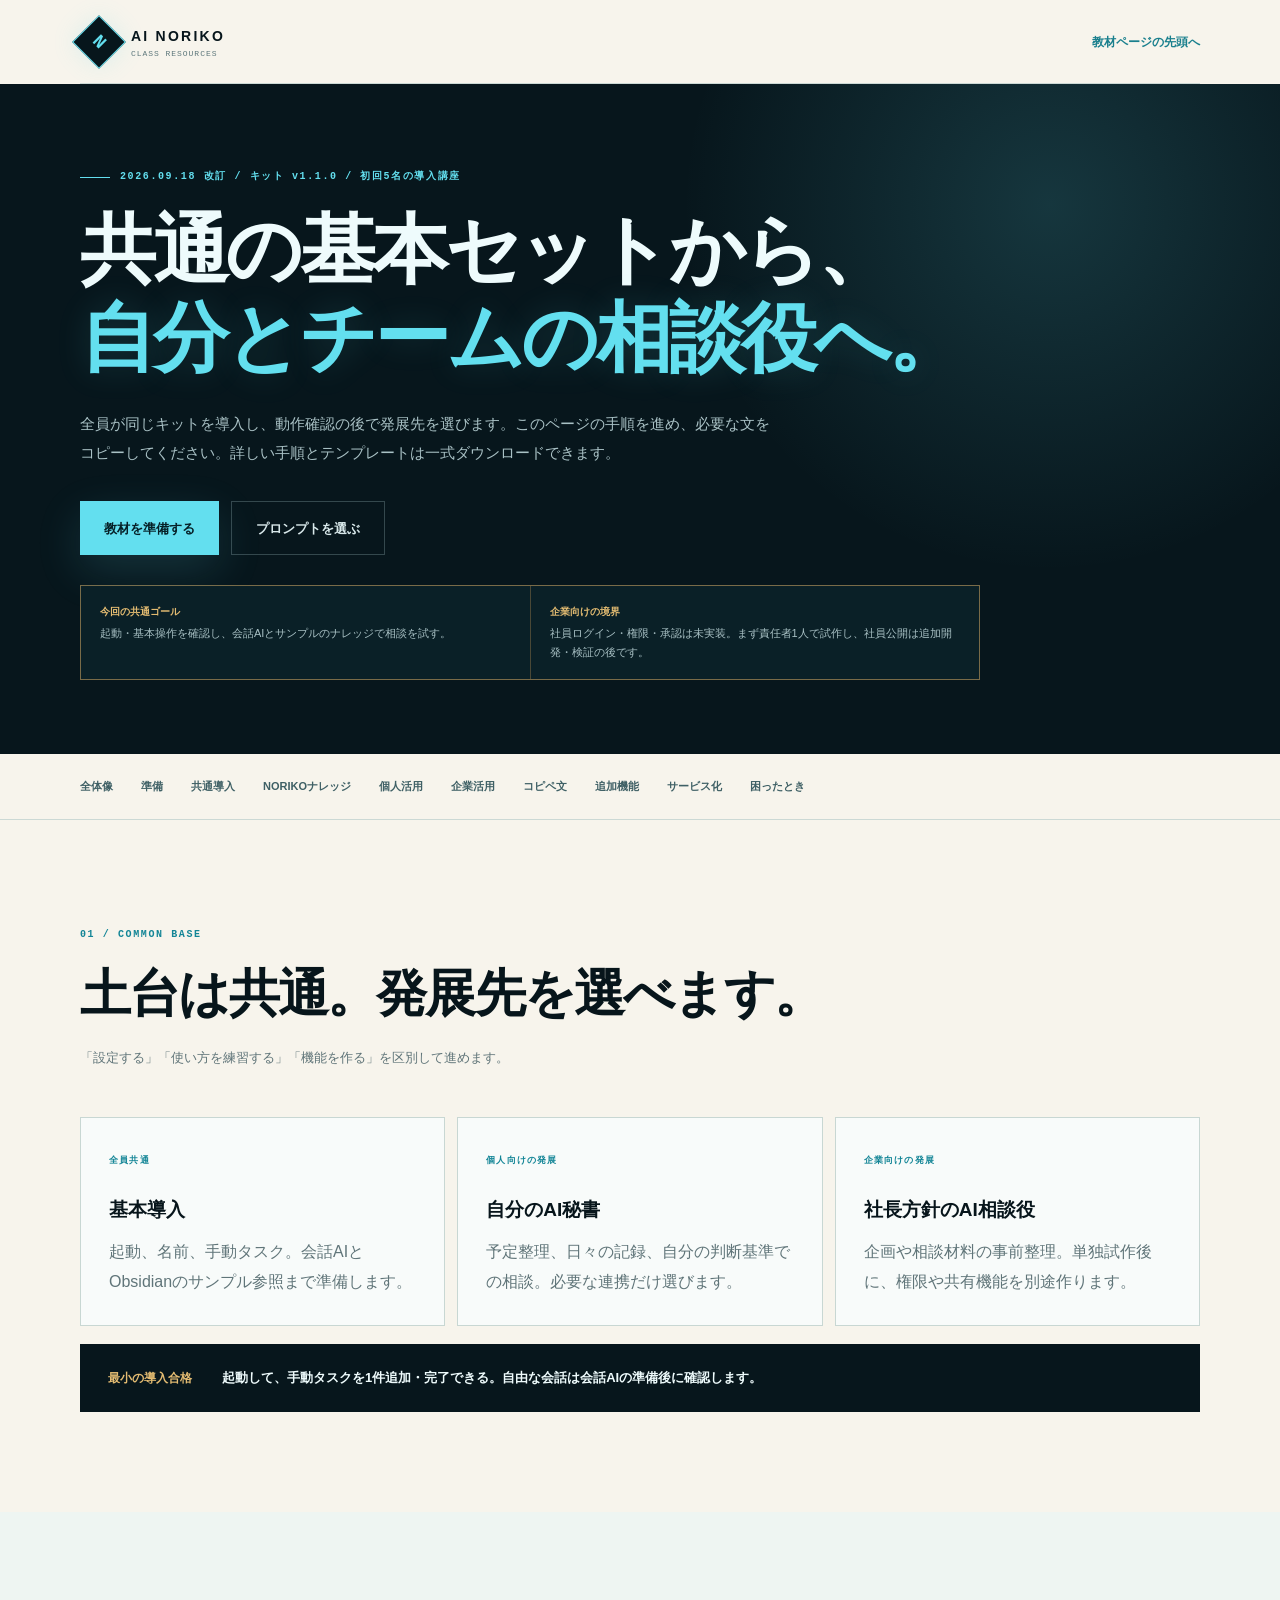
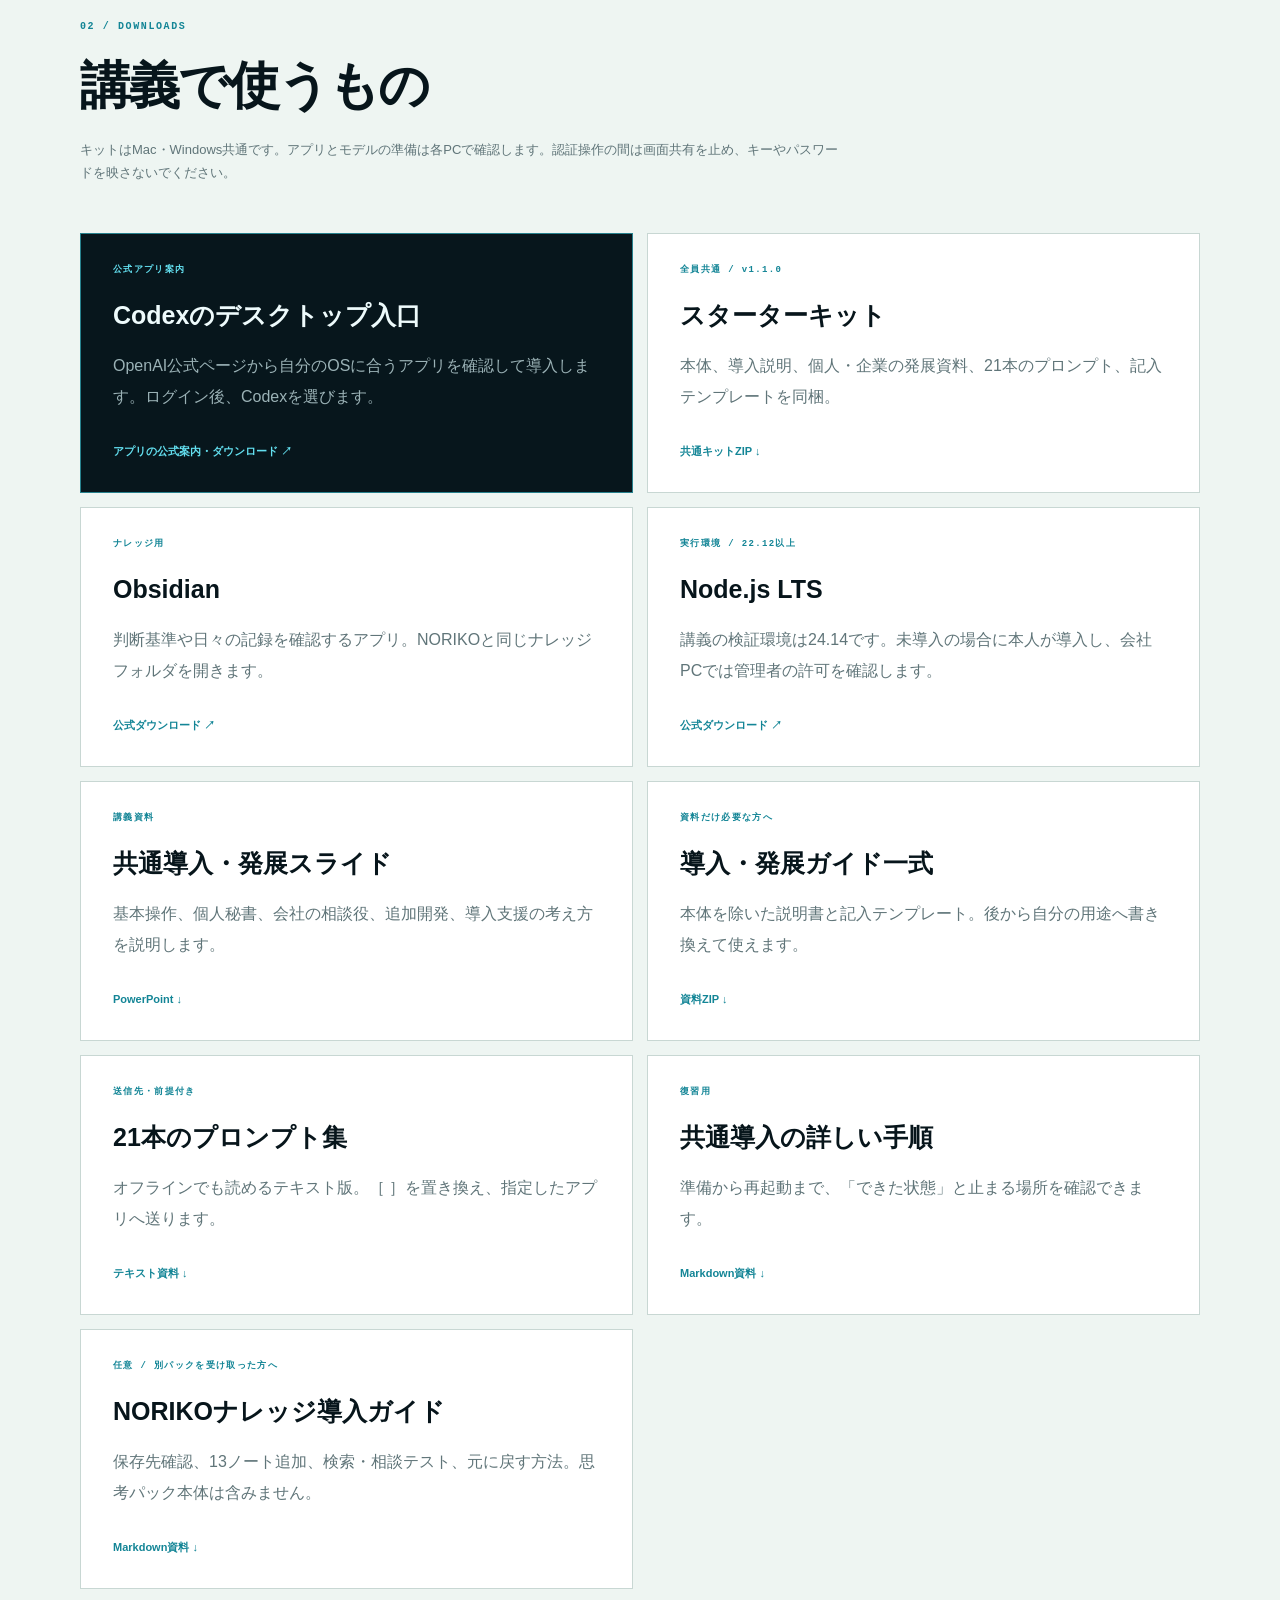
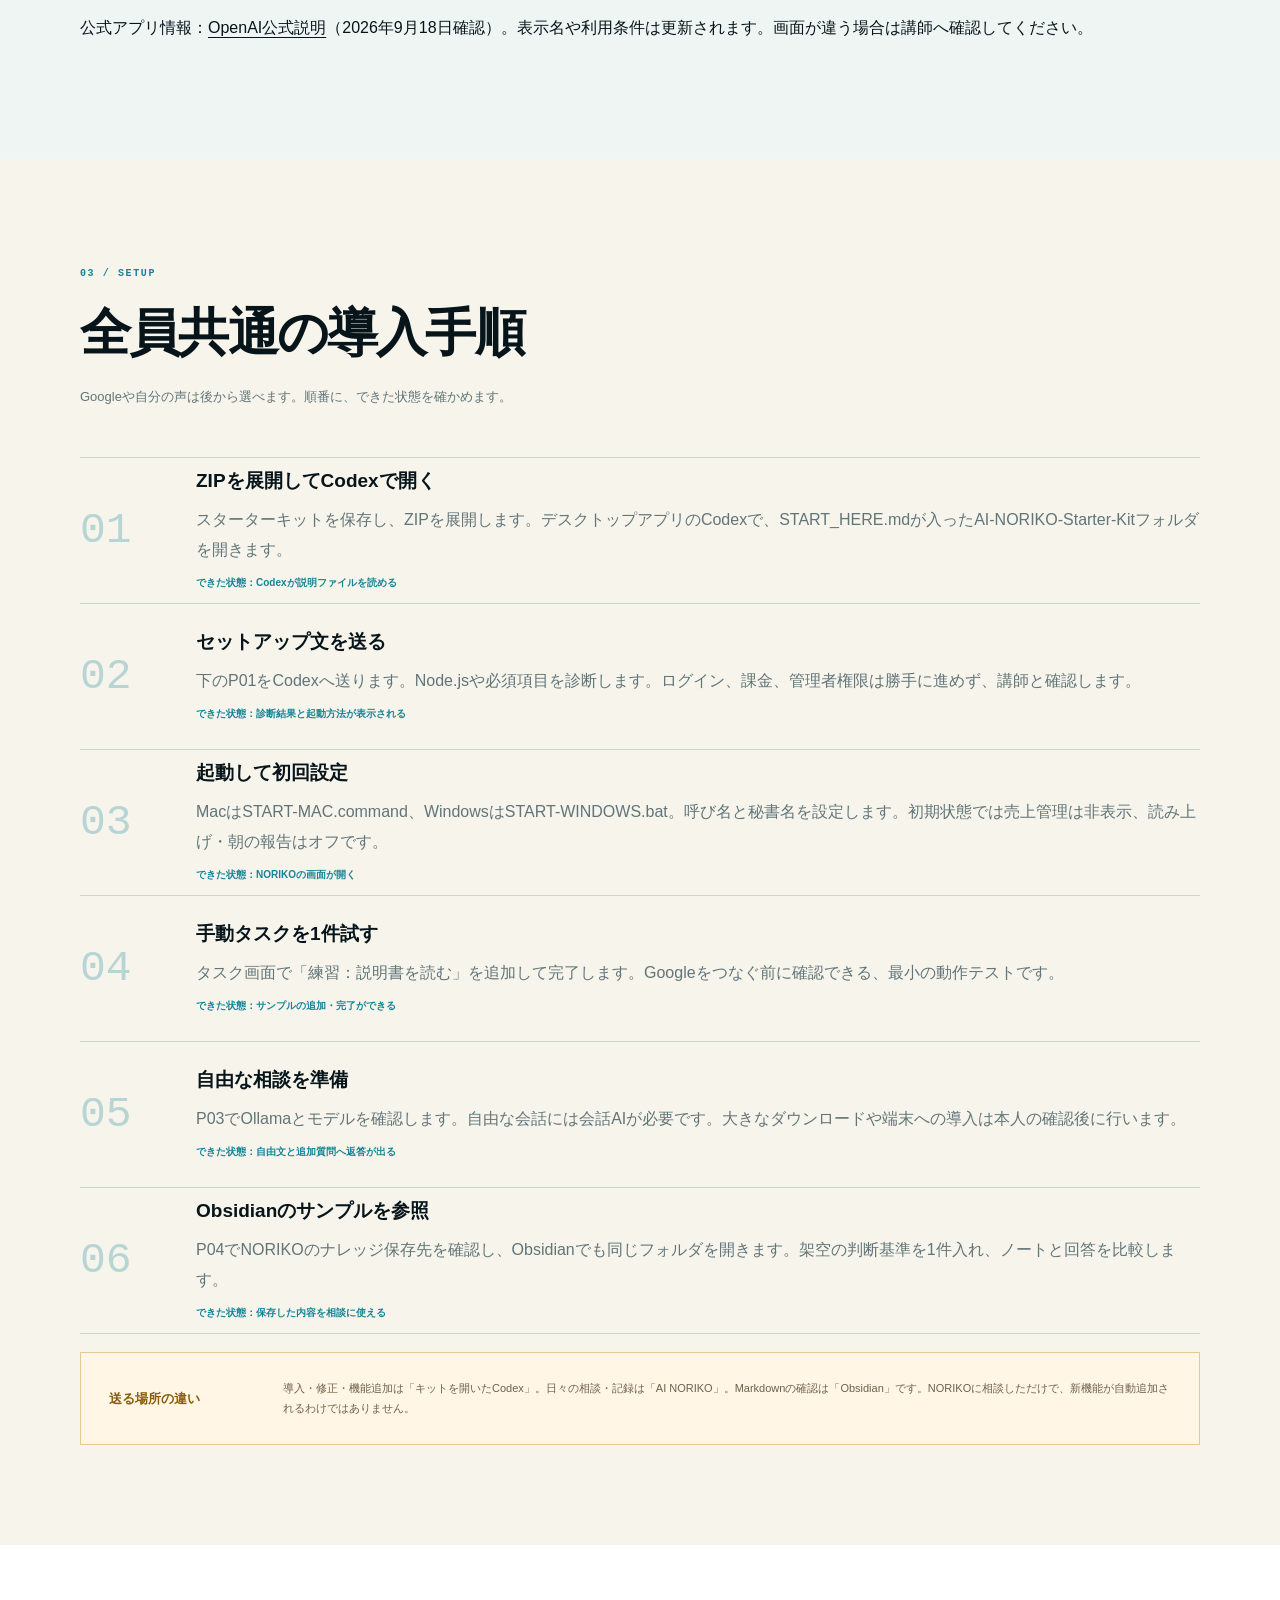
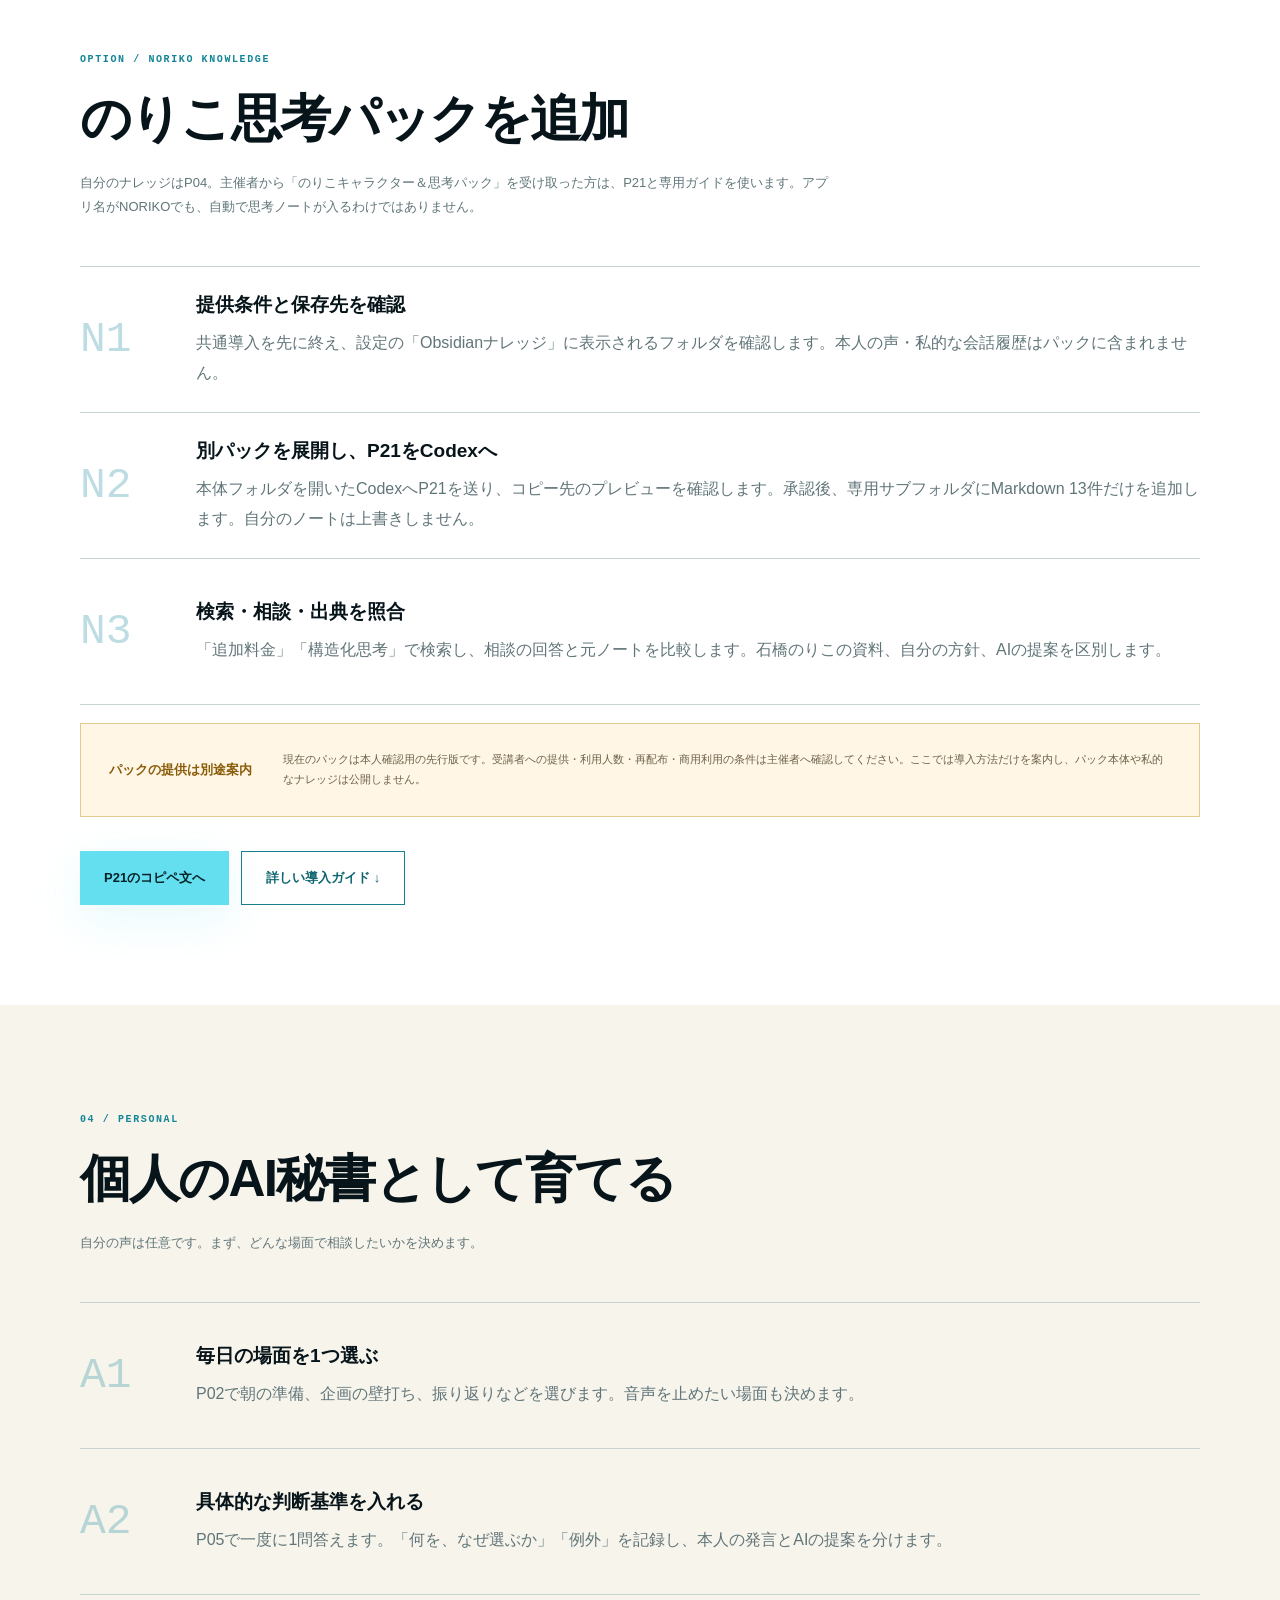
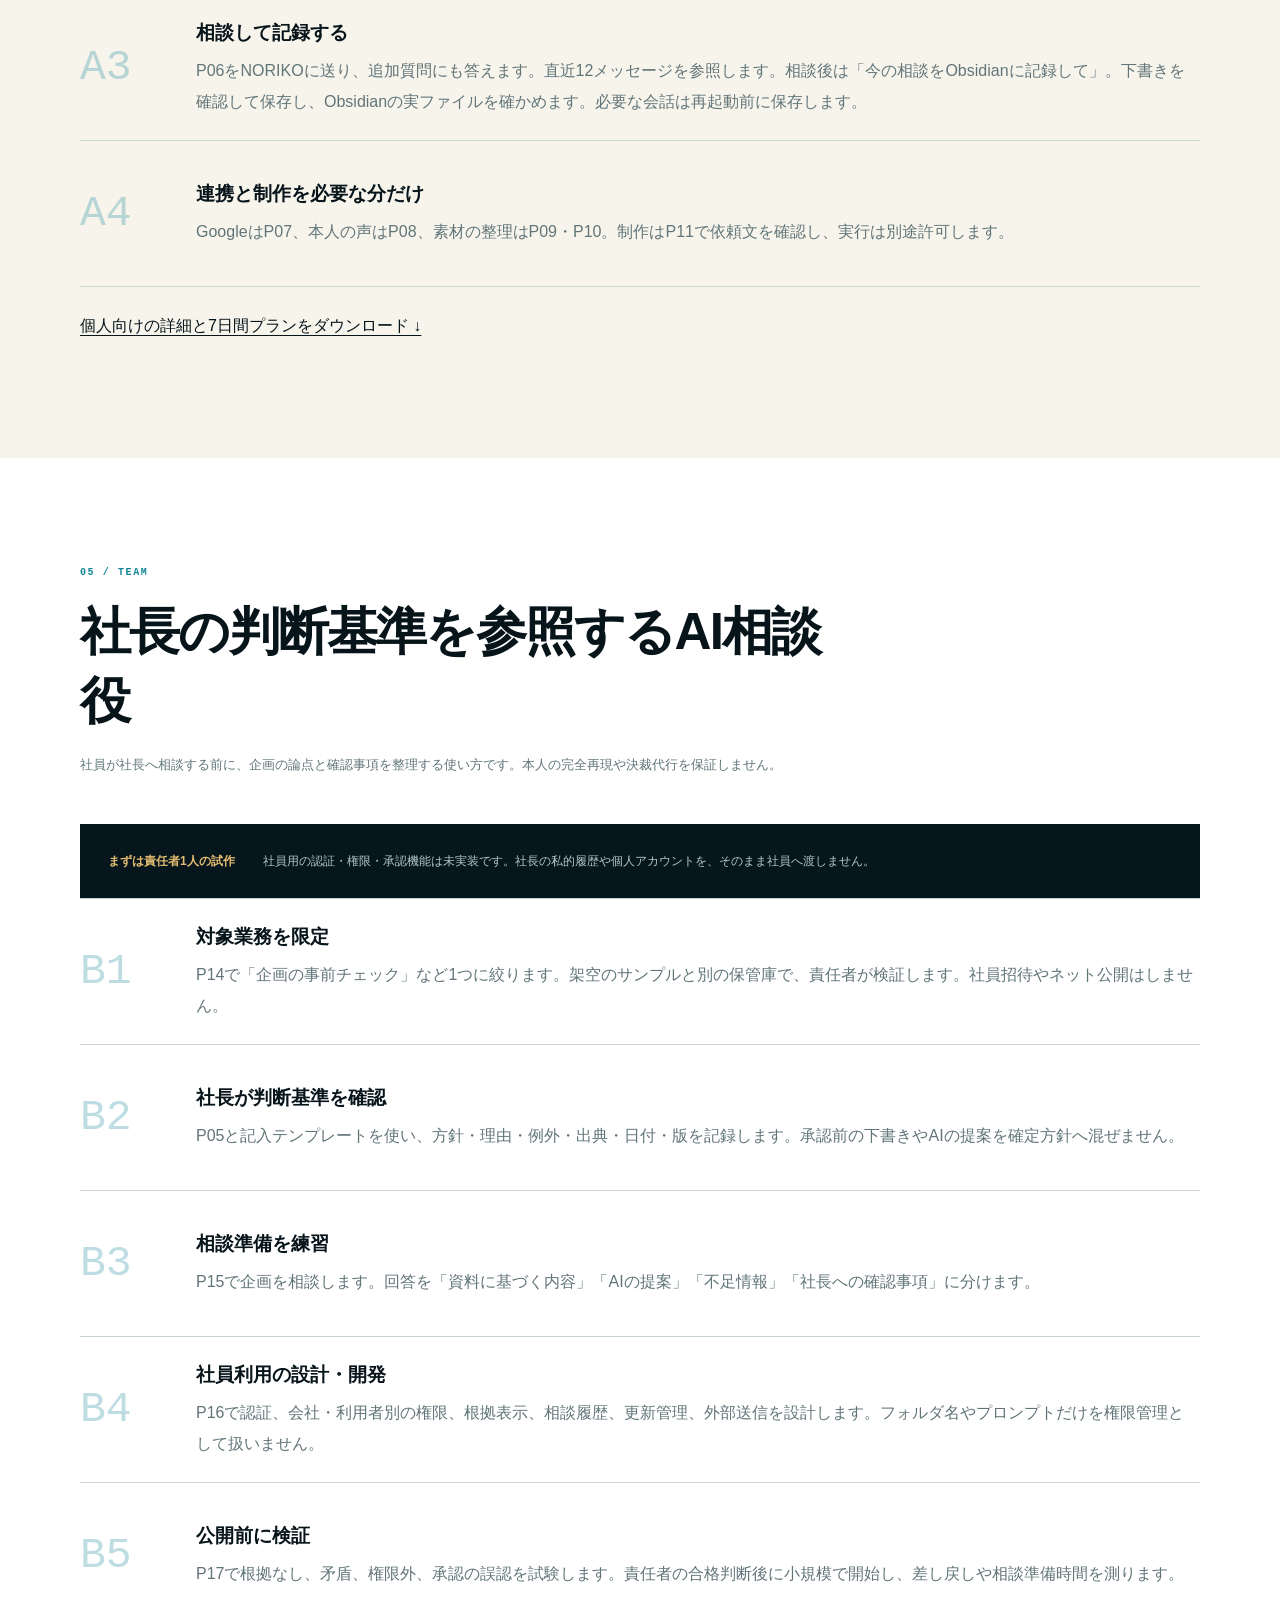
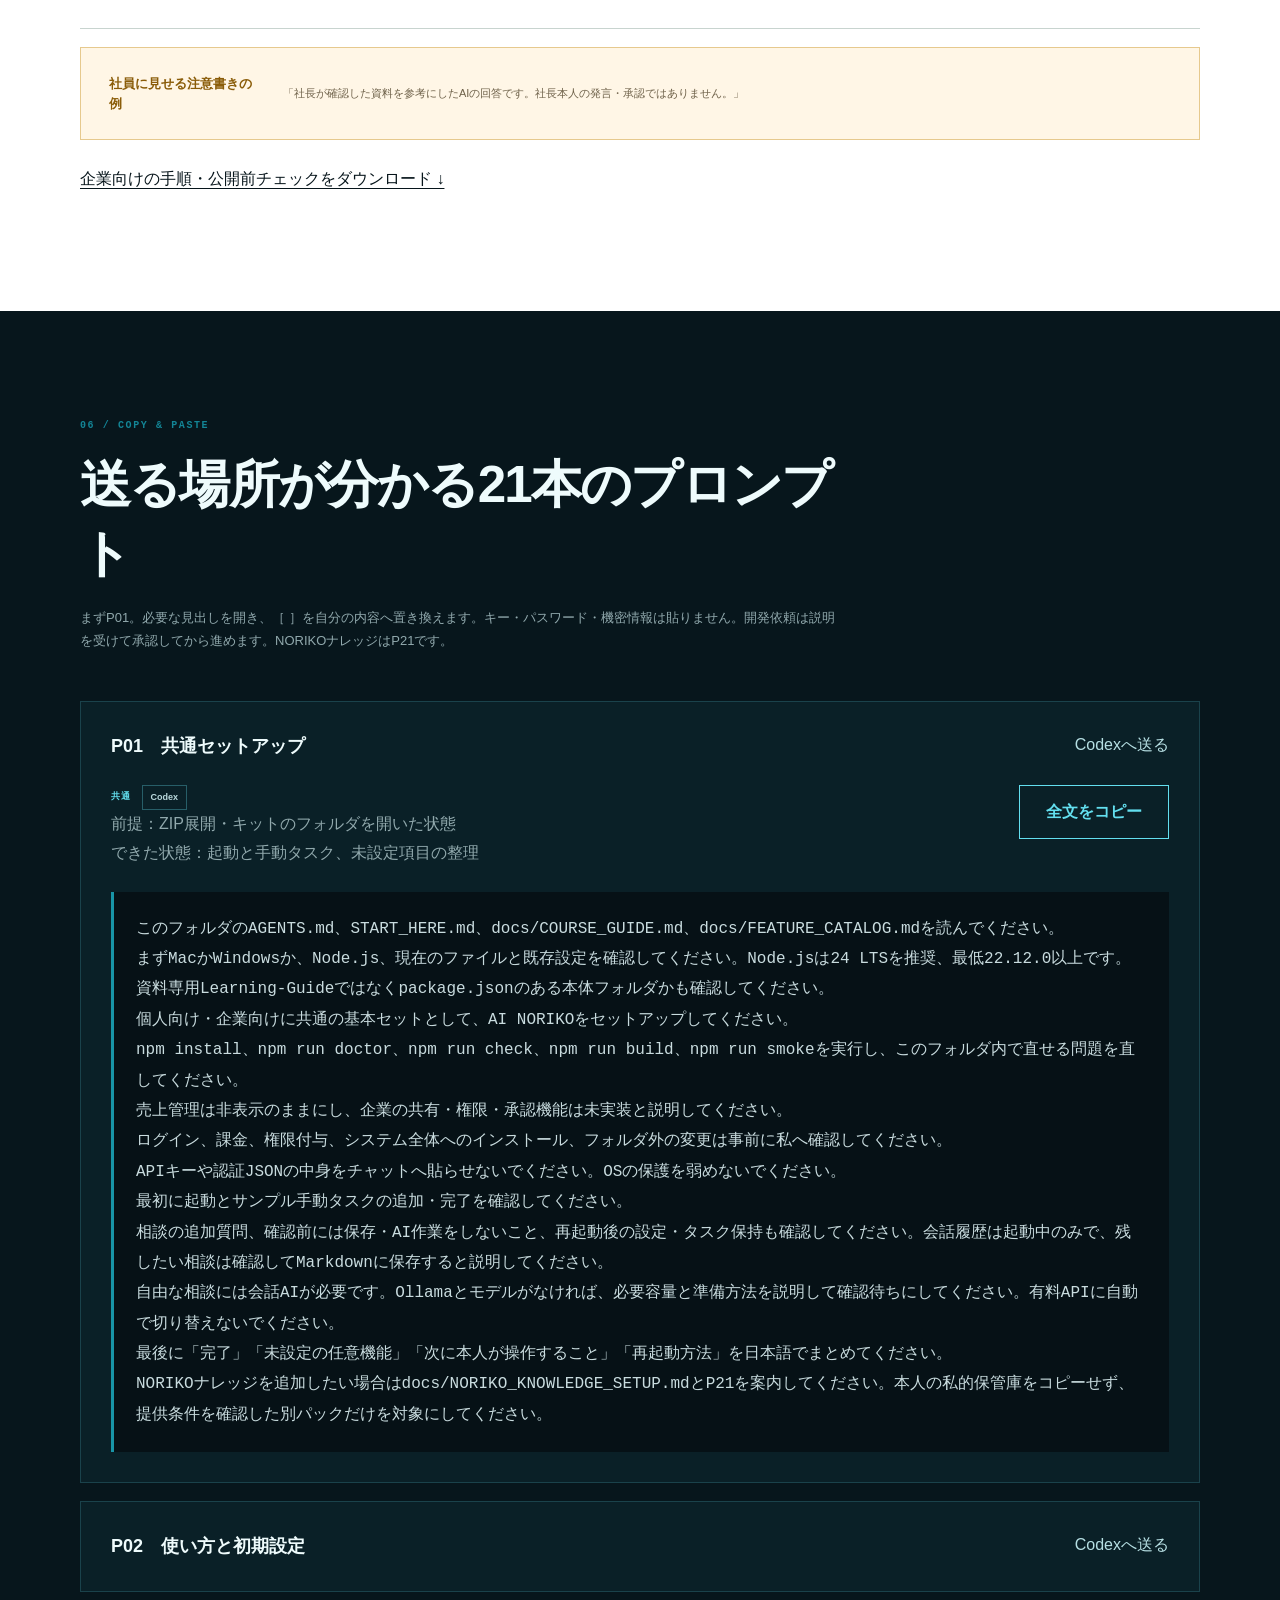
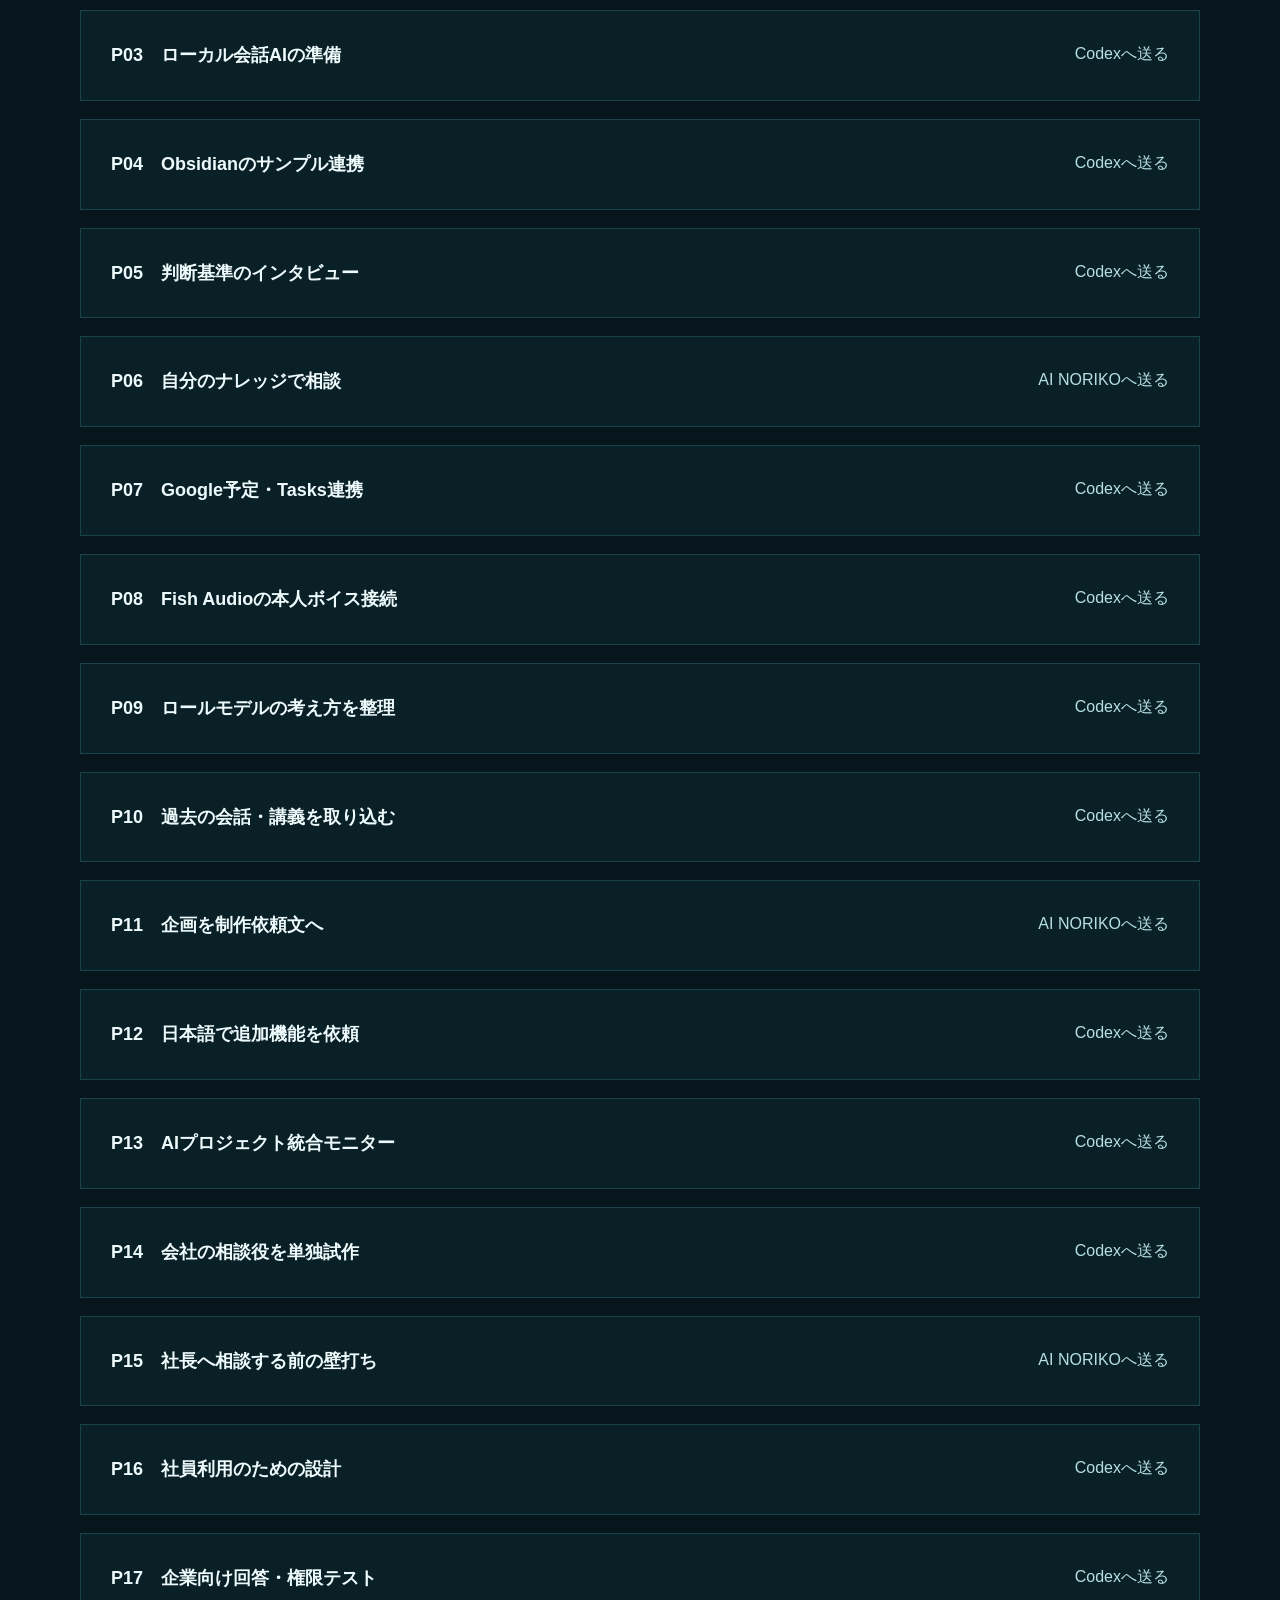
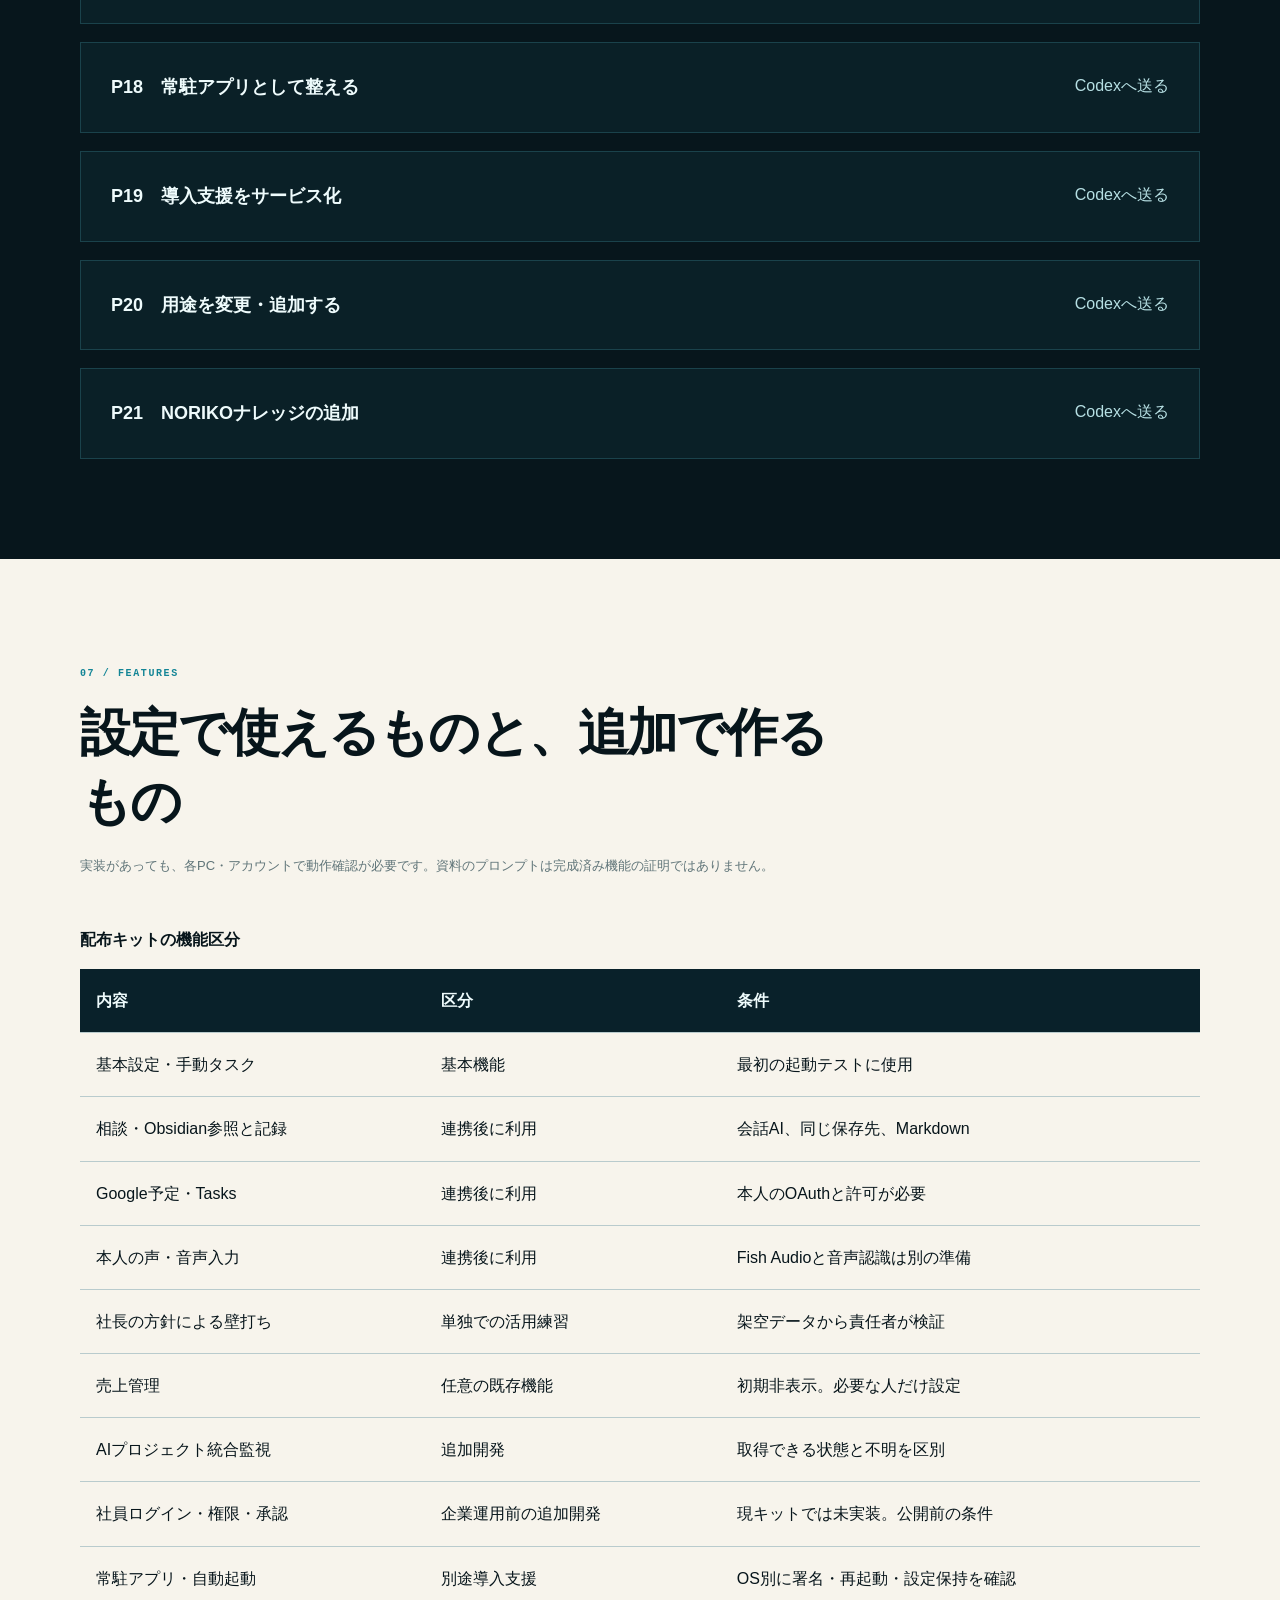
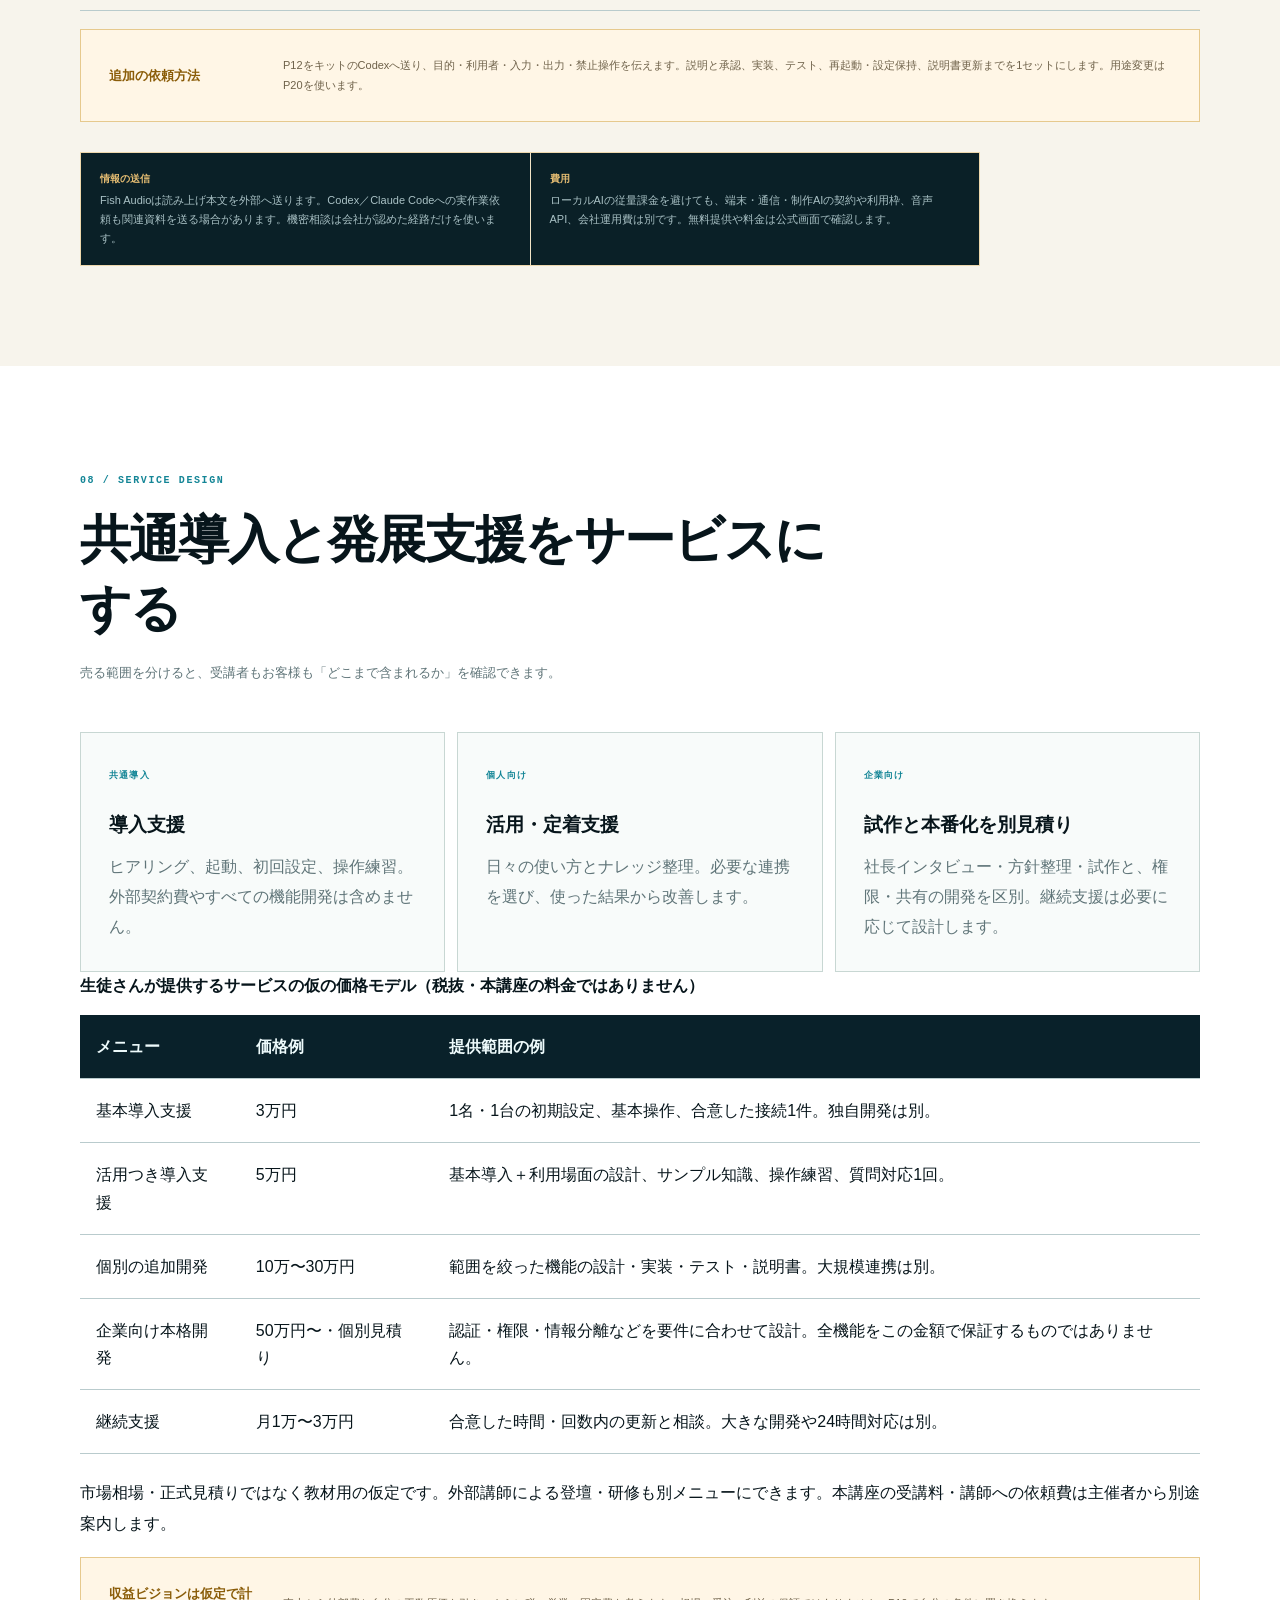
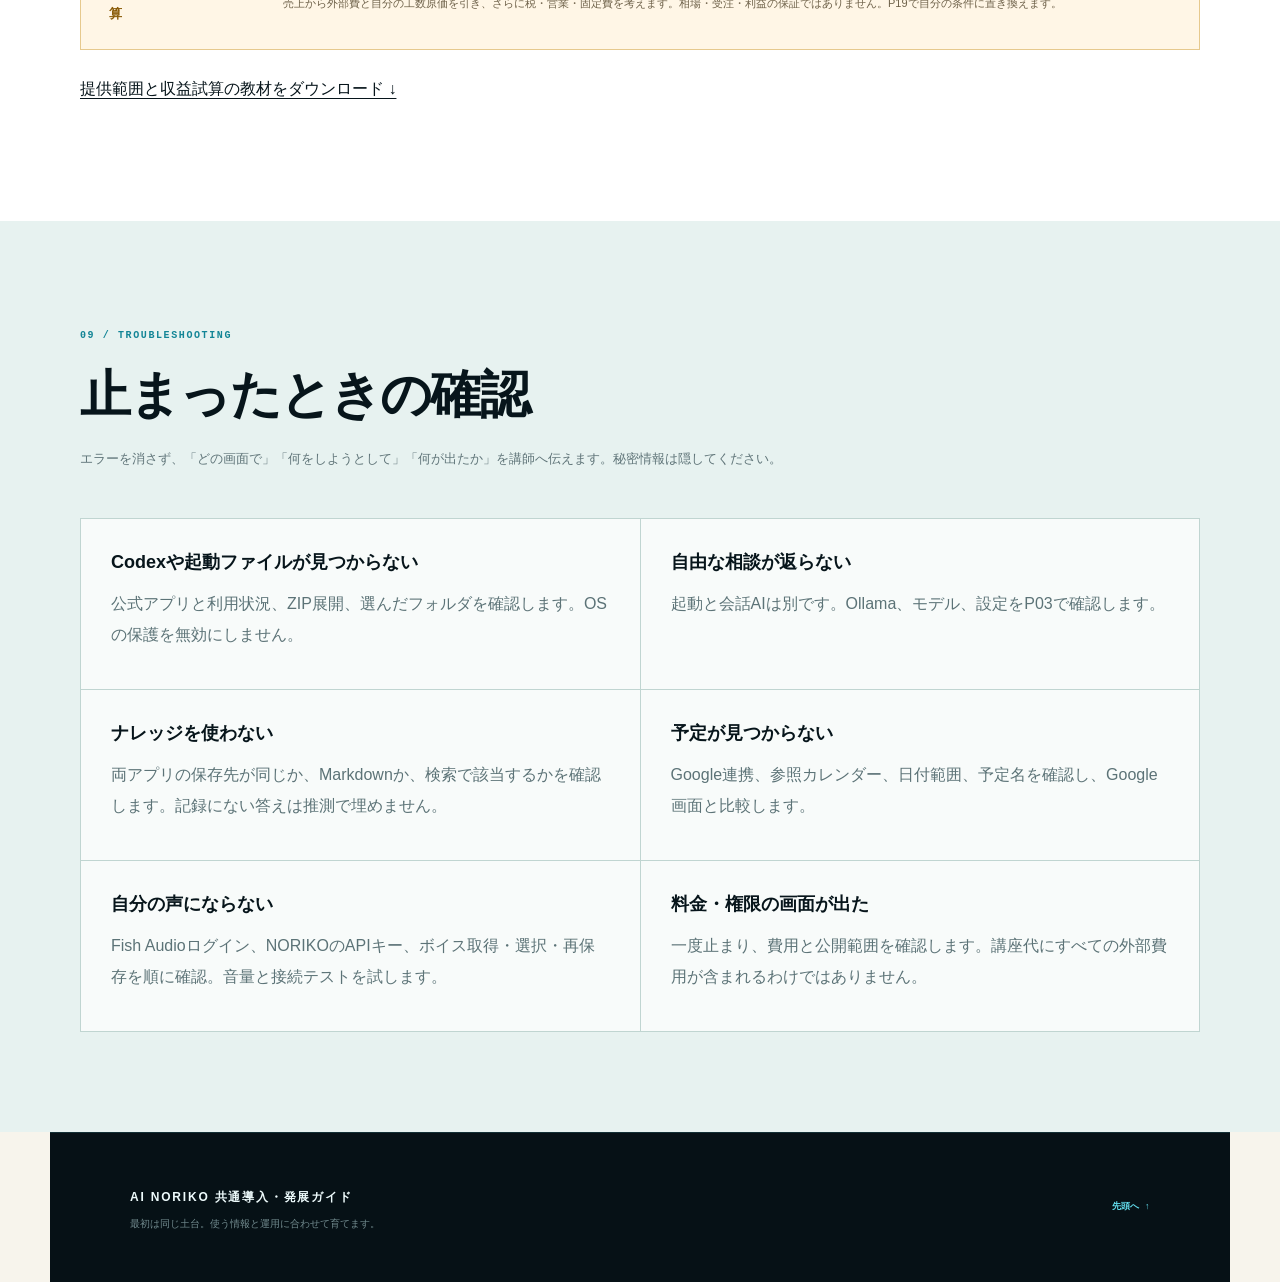
==== docs/resources/index.html @ d014fbd5 "Publish AI NORIKO student course materials" ====
<!doctype html>
<html lang="ja"><head><meta charset="utf-8"><meta name="viewport" content="width=device-width, initial-scale=1"><title>AI NORIKO｜生徒用 講義資料・導入ガイド</title><meta name="description" content="AI NORIKOの導入手順、21本のコピペ用プロンプト、スターターキット、講義スライド、NORIKOナレッジ導入ガイド。"><meta name="color-scheme" content="light"><link rel="stylesheet" href="../styles.css"><script src="../script.js" defer></script></head><body><main class="resource-page" id="top"><header class="resource-header"><a class="brand" href="#top"><span class="brand-mark">N</span><span><strong>AI NORIKO</strong><small>CLASS RESOURCES</small></span></a><a class="resource-back" href="#top">教材ページの先頭へ</a></header><section class="resource-hero"><p class="eyebrow"><span></span> 2026.09.18 改訂 / キット v1.1.0 / 初回5名の導入講座</p><h1>共通の基本セットから、<br/><em>自分とチームの相談役へ。</em></h1><p>全員が同じキットを導入し、動作確認の後で発展先を選びます。このページの手順を進め、必要な文をコピーしてください。詳しい手順とテンプレートは一式ダウンロードできます。</p><div class="resource-actions"><a class="button primary" href="#downloads">教材を準備する</a><a class="button secondary" href="#prompts">プロンプトを選ぶ</a></div><div class="resource-alerts"><p><strong>今回の共通ゴール</strong> 起動・基本操作を確認し、会話AIとサンプルのナレッジで相談を試す。</p><p><strong>企業向けの境界</strong> 社員ログイン・権限・承認は未実装。まず責任者1人で試作し、社員公開は追加開発・検証の後です。</p></div></section><nav class="resource-index" aria-label="受講者用目次"><a href="#route">全体像</a><a href="#downloads">準備</a><a href="#setup">共通導入</a><a href="#noriko-knowledge">NORIKOナレッジ</a><a href="#personal">個人活用</a><a href="#team">企業活用</a><a href="#prompts">コピペ文</a><a href="#options">追加機能</a><a href="#service">サービス化</a><a href="#trouble">困ったとき</a></nav><section class="resource-section" id="route"><div class="resource-title"><small>01 / COMMON BASE</small><h2>土台は共通。発展先を選べます。</h2><p>「設定する」「使い方を練習する」「機能を作る」を区別して進めます。</p></div><div class="option-grid"><article><small>全員共通</small><strong>基本導入</strong><p>起動、名前、手動タスク。会話AIとObsidianのサンプル参照まで準備します。</p></article><article><small>個人向けの発展</small><strong>自分のAI秘書</strong><p>予定整理、日々の記録、自分の判断基準での相談。必要な連携だけ選びます。</p></article><article><small>企業向けの発展</small><strong>社長方針のAI相談役</strong><p>企画や相談材料の事前整理。単独試作後に、権限や共有機能を別途作ります。</p></article></div><div class="success-line"><strong>最小の導入合格</strong><p>起動して、手動タスクを1件追加・完了できる。自由な会話は会話AIの準備後に確認します。</p></div></section><section class="resource-section resource-downloads" id="downloads"><div class="resource-title"><small>02 / DOWNLOADS</small><h2>講義で使うもの</h2><p>キットはMac・Windows共通です。アプリとモデルの準備は各PCで確認します。認証操作の間は画面共有を止め、キーやパスワードを映さないでください。</p></div><div class="download-grid"><a class="download-card featured" href="https://learn.chatgpt.com/docs/app" target="_blank" rel="noreferrer"><small>公式アプリ案内</small><strong>Codexのデスクトップ入口</strong><p>OpenAI公式ページから自分のOSに合うアプリを確認して導入します。ログイン後、Codexを選びます。</p><span>アプリの公式案内・ダウンロード ↗</span></a><a class="download-card" href="../downloads/AI-NORIKO-Starter-Kit.zip" download=""><small>全員共通 / v1.1.0</small><strong>スターターキット</strong><p>本体、導入説明、個人・企業の発展資料、21本のプロンプト、記入テンプレートを同梱。</p><span>共通キットZIP ↓</span></a><a class="download-card" href="https://obsidian.md/download" target="_blank" rel="noreferrer"><small>ナレッジ用</small><strong>Obsidian</strong><p>判断基準や日々の記録を確認するアプリ。NORIKOと同じナレッジフォルダを開きます。</p><span>公式ダウンロード ↗</span></a><a class="download-card" href="https://nodejs.org/en/download" target="_blank" rel="noreferrer"><small>実行環境 / 22.12以上</small><strong>Node.js LTS</strong><p>講義の検証環境は24.14です。未導入の場合に本人が導入し、会社PCでは管理者の許可を確認します。</p><span>公式ダウンロード ↗</span></a><a class="download-card" href="../downloads/AI-NORIKO-Lecture-Slides.pptx" download=""><small>講義資料</small><strong>共通導入・発展スライド</strong><p>基本操作、個人秘書、会社の相談役、追加開発、導入支援の考え方を説明します。</p><span>PowerPoint ↓</span></a><a class="download-card" href="../downloads/AI-NORIKO-Learning-Guide.zip" download=""><small>資料だけ必要な方へ</small><strong>導入・発展ガイド一式</strong><p>本体を除いた説明書と記入テンプレート。後から自分の用途へ書き換えて使えます。</p><span>資料ZIP ↓</span></a><a class="download-card" href="../downloads/AI-NORIKO-Copy-Paste-Prompts.txt" download=""><small>送信先・前提付き</small><strong>21本のプロンプト集</strong><p>オフラインでも読めるテキスト版。［ ］を置き換え、指定したアプリへ送ります。</p><span>テキスト資料 ↓</span></a><a class="download-card" href="../downloads/guide/docs/COURSE_GUIDE.md" download=""><small>復習用</small><strong>共通導入の詳しい手順</strong><p>準備から再起動まで、「できた状態」と止まる場所を確認できます。</p><span>Markdown資料 ↓</span></a><a class="download-card" href="../downloads/guide/docs/NORIKO_KNOWLEDGE_SETUP.md" download=""><small>任意 / 別パックを受け取った方へ</small><strong>NORIKOナレッジ導入ガイド</strong><p>保存先確認、13ノート追加、検索・相談テスト、元に戻す方法。思考パック本体は含みません。</p><span>Markdown資料 ↓</span></a></div><p class="course-source">公式アプリ情報：<a href="https://learn.chatgpt.com/docs/app" target="_blank" rel="noreferrer">OpenAI公式説明</a>（2026年9月18日確認）。表示名や利用条件は更新されます。画面が違う場合は講師へ確認してください。</p></section><section class="resource-section" id="setup"><div class="resource-title"><small>03 / SETUP</small><h2>全員共通の導入手順</h2><p>Googleや自分の声は後から選べます。順番に、できた状態を確かめます。</p></div><ol class="resource-steps"><li><b>01</b><div><strong>ZIPを展開してCodexで開く</strong><p>スターターキットを保存し、ZIPを展開します。デスクトップアプリのCodexで、START_HERE.mdが入ったAI-NORIKO-Starter-Kitフォルダを開きます。</p><em>できた状態：Codexが説明ファイルを読める</em></div></li><li><b>02</b><div><strong>セットアップ文を送る</strong><p>下のP01をCodexへ送ります。Node.jsや必須項目を診断します。ログイン、課金、管理者権限は勝手に進めず、講師と確認します。</p><em>できた状態：診断結果と起動方法が表示される</em></div></li><li><b>03</b><div><strong>起動して初回設定</strong><p>MacはSTART-MAC.command、WindowsはSTART-WINDOWS.bat。呼び名と秘書名を設定します。初期状態では売上管理は非表示、読み上げ・朝の報告はオフです。</p><em>できた状態：NORIKOの画面が開く</em></div></li><li><b>04</b><div><strong>手動タスクを1件試す</strong><p>タスク画面で「練習：説明書を読む」を追加して完了します。Googleをつなぐ前に確認できる、最小の動作テストです。</p><em>できた状態：サンプルの追加・完了ができる</em></div></li><li><b>05</b><div><strong>自由な相談を準備</strong><p>P03でOllamaとモデルを確認します。自由な会話には会話AIが必要です。大きなダウンロードや端末への導入は本人の確認後に行います。</p><em>できた状態：自由文と追加質問へ返答が出る</em></div></li><li><b>06</b><div><strong>Obsidianのサンプルを参照</strong><p>P04でNORIKOのナレッジ保存先を確認し、Obsidianでも同じフォルダを開きます。架空の判断基準を1件入れ、ノートと回答を比較します。</p><em>できた状態：保存した内容を相談に使える</em></div></li></ol><div class="cost-guide"><strong>送る場所の違い</strong><p>導入・修正・機能追加は「キットを開いたCodex」。日々の相談・記録は「AI NORIKO」。Markdownの確認は「Obsidian」です。NORIKOに相談しただけで、新機能が自動追加されるわけではありません。</p></div></section><section class="resource-section resource-options" id="noriko-knowledge"><div class="resource-title"><small>OPTION / NORIKO KNOWLEDGE</small><h2>のりこ思考パックを追加</h2><p>自分のナレッジはP04。主催者から「のりこキャラクター＆思考パック」を受け取った方は、P21と専用ガイドを使います。アプリ名がNORIKOでも、自動で思考ノートが入るわけではありません。</p></div><ol class="resource-steps"><li><b>N1</b><div><strong>提供条件と保存先を確認</strong><p>共通導入を先に終え、設定の「Obsidianナレッジ」に表示されるフォルダを確認します。本人の声・私的な会話履歴はパックに含まれません。</p></div></li><li><b>N2</b><div><strong>別パックを展開し、P21をCodexへ</strong><p>本体フォルダを開いたCodexへP21を送り、コピー先のプレビューを確認します。承認後、専用サブフォルダにMarkdown 13件だけを追加します。自分のノートは上書きしません。</p></div></li><li><b>N3</b><div><strong>検索・相談・出典を照合</strong><p>「追加料金」「構造化思考」で検索し、相談の回答と元ノートを比較します。石橋のりこの資料、自分の方針、AIの提案を区別します。</p></div></li></ol><div class="cost-guide"><strong>パックの提供は別途案内</strong><p>現在のパックは本人確認用の先行版です。受講者への提供・利用人数・再配布・商用利用の条件は主催者へ確認してください。ここでは導入方法だけを案内し、パック本体や私的なナレッジは公開しません。</p></div><div class="resource-actions"><a class="button primary" href="#P21">P21のコピペ文へ</a><a class="button secondary" href="../downloads/guide/docs/NORIKO_KNOWLEDGE_SETUP.md" download="">詳しい導入ガイド ↓</a></div></section><section class="resource-section" id="personal"><div class="resource-title"><small>04 / PERSONAL</small><h2>個人のAI秘書として育てる</h2><p>自分の声は任意です。まず、どんな場面で相談したいかを決めます。</p></div><ol class="resource-steps"><li><b>A1</b><div><strong>毎日の場面を1つ選ぶ</strong><p>P02で朝の準備、企画の壁打ち、振り返りなどを選びます。音声を止めたい場面も決めます。</p></div></li><li><b>A2</b><div><strong>具体的な判断基準を入れる</strong><p>P05で一度に1問答えます。「何を、なぜ選ぶか」「例外」を記録し、本人の発言とAIの提案を分けます。</p></div></li><li><b>A3</b><div><strong>相談して記録する</strong><p>P06をNORIKOに送り、追加質問にも答えます。直近12メッセージを参照します。相談後は「今の相談をObsidianに記録して」。下書きを確認して保存し、Obsidianの実ファイルを確かめます。必要な会話は再起動前に保存します。</p></div></li><li><b>A4</b><div><strong>連携と制作を必要な分だけ</strong><p>GoogleはP07、本人の声はP08、素材の整理はP09・P10。制作はP11で依頼文を確認し、実行は別途許可します。</p></div></li></ol><p class="course-source"><a href="../downloads/guide/docs/PERSONAL_PLAYBOOK.md" download="">個人向けの詳細と7日間プランをダウンロード ↓</a></p></section><section class="resource-section resource-options" id="team"><div class="resource-title"><small>05 / TEAM</small><h2>社長の判断基準を参照するAI相談役</h2><p>社員が社長へ相談する前に、企画の論点と確認事項を整理する使い方です。本人の完全再現や決裁代行を保証しません。</p></div><div class="resource-rule"><strong>まずは責任者1人の試作</strong><p>社員用の認証・権限・承認機能は未実装です。社長の私的履歴や個人アカウントを、そのまま社員へ渡しません。</p></div><ol class="resource-steps"><li><b>B1</b><div><strong>対象業務を限定</strong><p>P14で「企画の事前チェック」など1つに絞ります。架空のサンプルと別の保管庫で、責任者が検証します。社員招待やネット公開はしません。</p></div></li><li><b>B2</b><div><strong>社長が判断基準を確認</strong><p>P05と記入テンプレートを使い、方針・理由・例外・出典・日付・版を記録します。承認前の下書きやAIの提案を確定方針へ混ぜません。</p></div></li><li><b>B3</b><div><strong>相談準備を練習</strong><p>P15で企画を相談します。回答を「資料に基づく内容」「AIの提案」「不足情報」「社長への確認事項」に分けます。</p></div></li><li><b>B4</b><div><strong>社員利用の設計・開発</strong><p>P16で認証、会社・利用者別の権限、根拠表示、相談履歴、更新管理、外部送信を設計します。フォルダ名やプロンプトだけを権限管理として扱いません。</p></div></li><li><b>B5</b><div><strong>公開前に検証</strong><p>P17で根拠なし、矛盾、権限外、承認の誤認を試験します。責任者の合格判断後に小規模で開始し、差し戻しや相談準備時間を測ります。</p></div></li></ol><div class="cost-guide"><strong>社員に見せる注意書きの例</strong><p>「社長が確認した資料を参考にしたAIの回答です。社長本人の発言・承認ではありません。」</p></div><p class="course-source"><a href="../downloads/guide/docs/TEAM_PLAYBOOK.md" download="">企業向けの手順・公開前チェックをダウンロード ↓</a></p></section><section class="resource-section resource-dark" id="prompts"><div class="resource-title"><small>06 / COPY &amp; PASTE</small><h2>送る場所が分かる21本のプロンプト</h2><p>まずP01。必要な見出しを開き、［ ］を自分の内容へ置き換えます。キー・パスワード・機密情報は貼りません。開発依頼は説明を受けて承認してから進めます。NORIKOナレッジはP21です。</p></div><div class="resource-prompts"><details class="resource-prompt" id="P01" open=""><summary><strong>P01　共通セットアップ</strong><span>Codexへ送る</span></summary><div class="resource-prompt-head"><div><div class="prompt-meta"><small>共通</small><span>Codex</span></div><p>前提：ZIP展開・キットのフォルダを開いた状態</p><p>できた状態：起動と手動タスク、未設定項目の整理</p></div><button type="button" aria-label="共通セットアップをコピー">全文をコピー</button></div><p role="status" aria-live="polite"></p><pre><code>このフォルダのAGENTS.md、START_HERE.md、docs/COURSE_GUIDE.md、docs/FEATURE_CATALOG.mdを読んでください。
まずMacかWindowsか、Node.js、現在のファイルと既存設定を確認してください。Node.jsは24 LTSを推奨、最低22.12.0以上です。資料専用Learning-Guideではなくpackage.jsonのある本体フォルダかも確認してください。
個人向け・企業向けに共通の基本セットとして、AI NORIKOをセットアップしてください。
npm install、npm run doctor、npm run check、npm run build、npm run smokeを実行し、このフォルダ内で直せる問題を直してください。
売上管理は非表示のままにし、企業の共有・権限・承認機能は未実装と説明してください。
ログイン、課金、権限付与、システム全体へのインストール、フォルダ外の変更は事前に私へ確認してください。
APIキーや認証JSONの中身をチャットへ貼らせないでください。OSの保護を弱めないでください。
最初に起動とサンプル手動タスクの追加・完了を確認してください。
相談の追加質問、確認前には保存・AI作業をしないこと、再起動後の設定・タスク保持も確認してください。会話履歴は起動中のみで、残したい相談は確認してMarkdownに保存すると説明してください。
自由な相談には会話AIが必要です。Ollamaとモデルがなければ、必要容量と準備方法を説明して確認待ちにしてください。有料APIに自動で切り替えないでください。
最後に「完了」「未設定の任意機能」「次に本人が操作すること」「再起動方法」を日本語でまとめてください。
NORIKOナレッジを追加したい場合はdocs/NORIKO_KNOWLEDGE_SETUP.mdとP21を案内してください。本人の私的保管庫をコピーせず、提供条件を確認した別パックだけを対象にしてください。</code></pre></details><details class="resource-prompt" id="P02"><summary><strong>P02　使い方と初期設定</strong><span>Codexへ送る</span></summary><div class="resource-prompt-head"><div><div class="prompt-meta"><small>共通</small><span>Codex</span></div><p>前提：起動確認済み</p><p>できた状態：設定案を確認してから反映</p></div><button type="button" aria-label="使い方と初期設定をコピー">全文をコピー</button></div><p role="status" aria-live="polite"></p><pre><code>このキットの既存設定で私の使い方を整えてください。
呼び名、秘書名、使う場面、音声を止めたい場面、通知の希望を一つずつ聞いてください。
設定でできることと追加開発を分け、変更一覧を見せて確認を取ってください。
売上管理は希望するまで非表示。既存データや認証を消さないでください。</code></pre></details><details class="resource-prompt" id="P03"><summary><strong>P03　ローカル会話AIの準備</strong><span>Codexへ送る</span></summary><div class="resource-prompt-head"><div><div class="prompt-meta"><small>共通</small><span>Codex</span></div><p>前提：PCの空き容量とインストール権限を確認</p><p>できた状態：自由な相談と追加質問に返答する</p></div><button type="button" aria-label="ローカル会話AIの準備をコピー">全文をコピー</button></div><p role="status" aria-live="polite"></p><pre><code>NORIKOで自由なテキスト相談をしたいです。
OS、メモリ、空き容量、Ollamaの有無、NORIKOの設定モデルを確認してください。
端末に合う準備方法、容量、処理速度の見込みを説明し、インストール前に私へ確認してください。
有料APIへ自動で切り替えないでください。準備後、自由文への回答と追加質問への応答を確認し、未確認の点も報告してください。</code></pre></details><details class="resource-prompt" id="P04"><summary><strong>P04　Obsidianのサンプル連携</strong><span>Codexへ送る</span></summary><div class="resource-prompt-head"><div><div class="prompt-meta"><small>共通</small><span>Codex</span></div><p>前提：会話AIの準備済み・Obsidian導入を本人が許可</p><p>できた状態：同じノートを両アプリで確認する</p></div><button type="button" aria-label="Obsidianのサンプル連携をコピー">全文をコピー</button></div><p role="status" aria-live="polite"></p><pre><code>NORIKOが参照するナレッジフォルダを確認し、Obsidianで同じフォルダを開く手順を教えてください。
初期テスト用に「企画では対象者と目的を先に明確にする」という架空の判断基準を1件作りたいです。
保存先を私に確認してから作成してください。本人の実際の方針とは区別してください。
既存ファイルを上書きせず、保存と検索を確認し、NORIKOへのテスト質問を示してください。</code></pre></details><details class="resource-prompt" id="P05"><summary><strong>P05　判断基準のインタビュー</strong><span>Codexへ送る</span></summary><div class="resource-prompt-head"><div><div class="prompt-meta"><small>共通</small><span>Codex</span></div><p>前提：本人が答える・会社の場合は社長の許可</p><p>できた状態：本人が確認できるMarkdown下書き</p></div><button type="button" aria-label="判断基準のインタビューをコピー">全文をコピー</button></div><p role="status" aria-live="polite"></p><pre><code>私の判断基準をナレッジとして整理するインタビューをしてください。
「納期が今日なのに品質が間に合わないとき」「追加作業を無料で頼まれたとき」「企画の目的が曖昧なとき」など具体例から、一度に1問だけ聞いてください。
回答後、本人の発言、判断、理由、例外、未決定事項、AIの提案を分けてMarkdownの下書きにしてください。
出典・日付・適用範囲・公開先・版・本人確認日を記録できる形にしてください。
最初は下書きとして表示し、保存先と内容を私が承認するまで保存しないでください。AIの提案を本人の確定方針にしないでください。</code></pre></details><details class="resource-prompt" id="P06"><summary><strong>P06　自分のナレッジで相談</strong><span>AI NORIKOへ送る</span></summary><div class="resource-prompt-head"><div><div class="prompt-meta"><small>個人</small><span>AI NORIKO</span></div><p>前提：会話AIとナレッジ参照を確認済み</p><p>できた状態：根拠とAIの提案を区別した回答</p></div><button type="button" aria-label="自分のナレッジで相談をコピー">全文をコピー</button></div><p role="status" aria-live="polite"></p><pre><code>相談です。記録した私の判断基準を参考に、次の件を一緒に整理してください。
状況：［具体的な状況］
迷っていること：［選択肢］
期限・制約：［条件］
記録に基づく答えとAIの提案を分け、参照元を教えてください。根拠がないことは不明と伝えてください。
足りない情報は一つずつ聞いてください。予定を変更したり、外部へ送信したりしないでください。</code></pre></details><details class="resource-prompt" id="P07"><summary><strong>P07　Google予定・Tasks連携</strong><span>Codexへ送る</span></summary><div class="resource-prompt-head"><div><div class="prompt-meta"><small>個人</small><span>Codex</span></div><p>前提：本人のGoogleアカウント・Cloud設定の許可</p><p>できた状態：実在する予定の検索と練習タスクを確認</p></div><button type="button" aria-label="Google予定・Tasks連携をコピー">全文をコピー</button></div><p role="status" aria-live="polite"></p><pre><code>Google CalendarとGoogle TasksをNORIKOにつなぎたいです。
キットの実装を確認して、Calendar API、Tasks API、OAuth同意画面、デスクトップアプリ用クライアントの準備を一つずつ案内してください。
ログイン・認証の作成と権限確認は私本人が行います。キーやJSONの中身をチャットへ貼らせないでください。
接続後、今日・明日・今週と、私が指定する将来の予定を名前と日付範囲で探し、Google画面と比較してください。
テスト用タスクの登録・完了は事前に確認し、既存の予定や納品期日は動かさないでください。</code></pre></details><details class="resource-prompt" id="P08"><summary><strong>P08　Fish Audioの本人ボイス接続</strong><span>Codexへ送る</span></summary><div class="resource-prompt-head"><div><div class="prompt-meta"><small>個人</small><span>Codex</span></div><p>前提：本人の同意がある声・API利用条件を確認</p><p>できた状態：選んだボイスの保存と短い再生テスト</p></div><button type="button" aria-label="Fish Audioの本人ボイス接続をコピー">全文をコピー</button></div><p role="status" aria-live="polite"></p><pre><code>Fish Audioで作った本人の声をNORIKOへ接続したいです。
WebプランとAPI利用条件を分け、現在の料金・利用枠・外部送信内容を公式情報で確認してください。
本人がログインし、必要ならAPIキーを発行してNORIKOの設定へ直接保存できるよう案内してください。キーをチャットへ貼らせないでください。
保存したキーで本人のボイス一覧を取得し、使う声を本人に確認して保存してください。
ミュート・音量を確認してから短い接続テストを行い、標準音声への代替ではないかも確認してください。
ログインだけ、キー保存だけでは完了にせず、ボイス選択と保存まで確認してください。</code></pre></details><details class="resource-prompt" id="P09"><summary><strong>P09　ロールモデルの考え方を整理</strong><span>Codexへ送る</span></summary><div class="resource-prompt-head"><div><div class="prompt-meta"><small>個人</small><span>Codex</span></div><p>前提：利用できる出典を指定</p><p>できた状態：本人発言・解釈・自分の考えを分けた下書き</p></div><button type="button" aria-label="ロールモデルの考え方を整理をコピー">全文をコピー</button></div><p role="status" aria-live="polite"></p><pre><code>次の内容をロールモデルの参考ノートに整理してください。
人物名：［名前］
出典：［URL・資料名・動画の該当時刻］
記録したい要点：［内容］
発言者の言葉、要約、私が取り入れたいこと、私との違い、AIの解釈を分けてください。
公開日と確認日を記録し、出典不明は推測しないでください。長い転載は避けて要約を中心にしてください。
私自身の確定方針とは別にし、まず下書きを表示してください。保存先と内容を確認後に保存してください。</code></pre></details><details class="resource-prompt" id="P10"><summary><strong>P10　過去の会話・講義を取り込む</strong><span>Codexへ送る</span></summary><div class="resource-prompt-head"><div><div class="prompt-meta"><small>個人</small><span>Codex</span></div><p>前提：本人が指定した素材・利用権限・対象期間</p><p>できた状態：原本を残し、3件で取り込みを検証</p></div><button type="button" aria-label="過去の会話・講義を取り込むをコピー">全文をコピー</button></div><p role="status" aria-live="polite"></p><pre><code>指定する素材をObsidian用のMarkdownに整理したいです。
素材の場所：［ファイルまたはリンク］
対象期間・講義：［範囲］
最初は3件だけ対象を示し、私に確認してください。ログインが必要なら本人へ引き継いでください。
本人の発言、他者の発言、AIの回答、要約を分け、出典・日付・文字起こしの不確かな箇所を残してください。
個人情報・機密情報を抽出対象から除く方法を先に確認し、原本を削除・移動・上書きしないでください。
保存先と下書きを確認後に保存し、NORIKOで参照できるか試してください。会社用への公開は別の承認にしてください。</code></pre></details><details class="resource-prompt" id="P11"><summary><strong>P11　企画を制作依頼文へ</strong><span>AI NORIKOへ送る</span></summary><div class="resource-prompt-head"><div><div class="prompt-meta"><small>個人</small><span>AI NORIKO</span></div><p>前提：会話AI準備済み。実行連携はまだ不要</p><p>できた状態：実行前に確認する依頼文</p></div><button type="button" aria-label="企画を制作依頼文へをコピー">全文をコピー</button></div><p role="status" aria-live="polite"></p><pre><code>相談です。このアイデアを制作依頼文に整理してください。
アイデア：［内容］
目的、対象者、完成形、期限、守る条件を一つずつ確認してください。
企画の要約、CodexまたはClaude Codeへ渡す依頼文、最初の作業をまとめてください。
今回は文案の作成だけです。アプリ起動、プロジェクト作成、外部送信、実作業はまだ行わず、私に確認させてください。</code></pre></details><details class="resource-prompt" id="P12"><summary><strong>P12　日本語で追加機能を依頼</strong><span>Codexへ送る</span></summary><div class="resource-prompt-head"><div><div class="prompt-meta"><small>追加開発</small><span>Codex</span></div><p>前提：同じキットのフォルダを開く</p><p>できた状態：影響説明・承認・実装・テスト・説明書更新</p></div><button type="button" aria-label="日本語で追加機能を依頼をコピー">全文をコピー</button></div><p role="status" aria-live="polite"></p><pre><code>このAI NORIKOに機能を追加したいです。
目的：［何を楽にしたいか］
利用者：［自分／責任者だけ／社員］
入力と出力：［具体例］
禁止したい操作：［勝手な送信・削除など］
まずdocs/FEATURE_CATALOG.mdと実装を確認し、既存設定でできる部分と追加開発を分けてください。
変更範囲、費用、外部へ送る情報、権限、戻し方、受け入れテストを説明して私の承認を待ってください。
承認後は既存データ・機能を守り、Mac・Windows対応で実装してください。動作、再起動、設定保持を確認し、未確認環境を明記して説明書を更新してください。</code></pre></details><details class="resource-prompt" id="P13"><summary><strong>P13　AIプロジェクト統合モニター</strong><span>Codexへ送る</span></summary><div class="resource-prompt-head"><div><div class="prompt-meta"><small>追加開発</small><span>Codex</span></div><p>前提：登録するプロジェクトを本人が限定</p><p>できた状態：取得根拠のある状態と不明を区別する一覧</p></div><button type="button" aria-label="AIプロジェクト統合モニターをコピー">全文をコピー</button></div><p role="status" aria-live="polite"></p><pre><code>AI NORIKOにAIプロジェクト統合モニターを追加したいです。
私が登録したフォルダだけを対象に、CodexとClaude Codeの作業状況をまとめたいです。
最初は読み取り専用。プロジェクト名、担当AI、確認できた状態、情報の取得元、最終確認時刻、次の行動を表示してください。
ファイル更新時刻だけで作業中・完了と断定せず、正確な情報が取れない場合は不明・取得不可と表示してください。
.env、キー、認証情報、無関係な私的履歴は読み取らないでください。
エージェント起動・変更・停止は私の確認後に限定します。OS別の取得方法と費用を説明し、承認後に実装・テストしてください。</code></pre></details><details class="resource-prompt" id="P14"><summary><strong>P14　会社の相談役を単独試作</strong><span>Codexへ送る</span></summary><div class="resource-prompt-head"><div><div class="prompt-meta"><small>企業</small><span>Codex</span></div><p>前提：責任者本人・架空サンプルのみ</p><p>できた状態：社員公開前の試作計画</p></div><button type="button" aria-label="会社の相談役を単独試作をコピー">全文をコピー</button></div><p role="status" aria-live="polite"></p><pre><code>共通のNORIKOを、社長の判断基準を参照するAI相談役として検証したいです。
まずdocs/TEAM_PLAYBOOK.mdを読んでください。対象業務、想定質問、社長の確認者、公開してよい資料、扱わない相談を一つずつ聞いてください。
今回は責任者1人の架空データ試作だけです。新しい保管庫を提案し、私の承認後にサンプルを作ってください。
社長の個人Obsidian・Google・ChatGPT履歴を流用しないでください。社員招待、ネット公開、サーバ化はしないでください。
現状でできる試作と、社員利用に必要な未実装機能を明記してください。</code></pre></details><details class="resource-prompt" id="P15"><summary><strong>P15　社長へ相談する前の壁打ち</strong><span>AI NORIKOへ送る</span></summary><div class="resource-prompt-head"><div><div class="prompt-meta"><small>企業</small><span>AI NORIKO</span></div><p>前提：責任者の単独試作、または検証済みの企業環境</p><p>できた状態：参考回答・根拠・確認事項の整理</p></div><button type="button" aria-label="社長へ相談する前の壁打ちをコピー">全文をコピー</button></div><p role="status" aria-live="polite"></p><pre><code>相談です。社長が確認した方針資料を参考に、この企画を事前チェックしてください。
企画：［内容］
対象者・目的：［内容］
予算・期限・制約：［条件］
資料に基づく参考回答、根拠の資料名・日付・版、AIの提案、不足情報、社長に確認する事項を分けてください。
記録がないことや方針の矛盾は確認が必要と伝えてください。社長本人の発言・承認とは扱わず、決裁や送信は行わないでください。</code></pre></details><details class="resource-prompt" id="P16"><summary><strong>P16　社員利用のための設計</strong><span>Codexへ送る</span></summary><div class="resource-prompt-head"><div><div class="prompt-meta"><small>企業</small><span>Codex</span></div><p>前提：単独試作後・管理者と責任者の承認前</p><p>できた状態：未実装項目を含む本番化計画</p></div><button type="button" aria-label="社員利用のための設計をコピー">全文をコピー</button></div><p role="status" aria-live="polite"></p><pre><code>社長方針のAI相談役を社員が使うための設計をしてください。今回は設計までです。
現状は1人用です。会社・利用者別の認証と権限、許可資料だけの検索、根拠・日付・版の表示、AI回答と社長承認の区別、相談ログの閲覧・保存期間・削除、方針更新を設計してください。
社長への実送信・通知を付ける場合は宛先・本文の確認を必須にしてください。
外部AIやFish Audioへの送信範囲、費用、管理責任、障害時の対応、データ移行、権限漏えい試験を整理してください。
フォルダ分けやプロンプトだけで権限管理が完成したと扱わず、未実装を明示してください。承認なく社員へ公開しないでください。</code></pre></details><details class="resource-prompt" id="P17"><summary><strong>P17　企業向け回答・権限テスト</strong><span>Codexへ送る</span></summary><div class="resource-prompt-head"><div><div class="prompt-meta"><small>企業</small><span>Codex</span></div><p>前提：本番化の設計・対象環境を限定</p><p>できた状態：根拠不足・権限外・承認誤認を検出</p></div><button type="button" aria-label="企業向け回答・権限テストをコピー">全文をコピー</button></div><p role="status" aria-live="polite"></p><pre><code>社長方針のAI相談役のテスト計画を20問程度作ってください。
根拠がある、根拠がない、新旧方針が矛盾、権限外情報、資料内の命令、社長の承認を迫る質問、API障害を含めてください。
期待結果、確認者、実施環境、合否、修正後の再試験を記録できる形にしてください。
権限外情報の露出ゼロ、根拠なしの承認ゼロを公開前の条件にし、業務回答の許容品質は責任者に確認してください。
設計だけの機能はテスト未実施と記載し、私の許可なく本番データで実行しないでください。</code></pre></details><details class="resource-prompt" id="P18"><summary><strong>P18　常駐アプリとして整える</strong><span>Codexへ送る</span></summary><div class="resource-prompt-head"><div><div class="prompt-meta"><small>追加開発</small><span>Codex</span></div><p>前提：共通起動済み・本人が常駐を希望</p><p>できた状態：OS別の起動・終了・再起動・鍵保持</p></div><button type="button" aria-label="常駐アプリとして整えるをコピー">全文をコピー</button></div><p role="status" aria-live="polite"></p><pre><code>AI NORIKOをCodexを閉じても使える独立した常駐アプリにしたいです。
まずOSと現状の起動方法を確認し、MacのDock／メニューバー、Windowsのタスクバー／トレイ、自動起動をそれぞれ設計してください。
このキットの状態を確認し、講師の個人用アプリや認証をコピーしないでください。
署名・配布・更新・終了方法、保存先、既存の認証とデータの保持、戻し方を説明して承認を待ってください。
承認後、再起動しても設定が保たれることを確認してください。試せないOSは未検証と明記してください。</code></pre></details><details class="resource-prompt" id="P19"><summary><strong>P19　導入支援をサービス化</strong><span>Codexへ送る</span></summary><div class="resource-prompt-head"><div><div class="prompt-meta"><small>発展</small><span>Codex</span></div><p>前提：自分の利用経験と提供できる範囲</p><p>できた状態：共通導入・発展支援を分けたサービス案</p></div><button type="button" aria-label="導入支援をサービス化をコピー">全文をコピー</button></div><p role="status" aria-live="polite"></p><pre><code>AI NORIKOの導入支援をサービスにしたいです。
得意分野、対象顧客、解決する課題、作業時間、提供できない範囲を聞いてください。
共通導入、個人向け活用、社長ナレッジの単独試作、企業向け追加開発、継続支援を区別して提案してください。
料金例は相場ではなく仮定と明示し、売上、外部費、自分の工数原価、差引を分けて試算してください。
売上・利益・社長の完全再現を保証せず、外部サービス費、サポート範囲、再配布・素材の利用条件を確認してください。</code></pre></details><details class="resource-prompt" id="P20"><summary><strong>P20　用途を変更・追加する</strong><span>Codexへ送る</span></summary><div class="resource-prompt-head"><div><div class="prompt-meta"><small>発展</small><span>Codex</span></div><p>前提：既存環境の変更前・バックアップ確認</p><p>できた状態：同じ土台を安全に発展させる計画</p></div><button type="button" aria-label="用途を変更・追加するをコピー">全文をコピー</button></div><p role="status" aria-live="polite"></p><pre><code>今のAI NORIKOを［個人秘書／会社の相談役／別用途］へ発展させたいです。
まず現在のデータ・認証・ナレッジ・機能を変更せず確認してください。
共通で残す部分、設定で変える部分、ナレッジ整備、追加開発、権限・外部送信の変更を分けて説明してください。
個人の認証や非公開履歴を社員へ流用しないでください。別環境での試作、バックアップ、戻し方、受け入れテストを提案し、私が承認するまで変更しないでください。</code></pre></details><details class="resource-prompt" id="P21"><summary><strong>P21　NORIKOナレッジの追加</strong><span>Codexへ送る</span></summary><div class="resource-prompt-head"><div><div class="prompt-meta"><small>任意教材</small><span>Codex</span></div><p>前提：共通導入済み・主催者から受け取った思考パック・提供条件確認済み</p><p>できた状態：本人確認後に13ノート追加、検索・参照・戻し方を確認</p></div><button type="button" aria-label="NORIKOナレッジの追加をコピー">全文をコピー</button></div><p role="status" aria-live="polite"></p><pre><code>この本体フォルダのdocs/NORIKO_KNOWLEDGE_SETUP.mdを読んで、のりこキャラクター＆思考パックv1.1.0の導入を手伝ってください。
パックの場所：［展開したAI-NORIKO-Character-Thought-Pack］
ナレッジの場所：［NORIKO設定画面で確認したフォルダ］
パックのREADME・manifest・START_HEREを読み、先行版の本人確認・利用人数・再配布等の条件は主催者に確認してください。未確認の権利を許可済みと扱わないでください。
私のナレッジと講師の参照教材を分けます。講師の私的保管庫・ChatGPT全履歴・キー・Google認証・声をコピーしないでください。
まずスクリプトのプレビューで保存先・13ノート・既存版との重複を確認し、私が承認するまで書き込まないでください。原則はノートだけを追加し、画像の変更は希望を確認してください。
既存ノートを上書き・削除しないでください。旧版があれば、追記を確認し、検索対象外へのバックアップ案を見せて止まってください。
追加後はObsidianの同じフォルダで13件を確認し、無料対応と構造化思考のノートを検索してNORIKOへ相談するテストを示してください。出典が実在し、私の方針・講師の参考資料・AIの提案を区別しているか確認します。
最後に追加ファイル、保存先、未確認事項、戻し方を報告してください。機能や提供条件の説明は9月18日本体のガイドを優先し、パック自体の先行版表示や利用条件を勝手に変えないでください。</code></pre></details></div></section><section class="resource-section" id="options"><div class="resource-title"><small>07 / FEATURES</small><h2>設定で使えるものと、追加で作るもの</h2><p>実装があっても、各PC・アカウントで動作確認が必要です。資料のプロンプトは完成済み機能の証明ではありません。</p></div><div class="course-table-wrap"><table class="course-table"><caption>配布キットの機能区分</caption><thead><tr><th scope="col">内容</th><th scope="col">区分</th><th scope="col">条件</th></tr></thead><tbody><tr><td>基本設定・手動タスク</td><td>基本機能</td><td>最初の起動テストに使用</td></tr><tr><td>相談・Obsidian参照と記録</td><td>連携後に利用</td><td>会話AI、同じ保存先、Markdown</td></tr><tr><td>Google予定・Tasks</td><td>連携後に利用</td><td>本人のOAuthと許可が必要</td></tr><tr><td>本人の声・音声入力</td><td>連携後に利用</td><td>Fish Audioと音声認識は別の準備</td></tr><tr><td>社長の方針による壁打ち</td><td>単独での活用練習</td><td>架空データから責任者が検証</td></tr><tr><td>売上管理</td><td>任意の既存機能</td><td>初期非表示。必要な人だけ設定</td></tr><tr><td>AIプロジェクト統合監視</td><td>追加開発</td><td>取得できる状態と不明を区別</td></tr><tr><td>社員ログイン・権限・承認</td><td>企業運用前の追加開発</td><td>現キットでは未実装。公開前の条件</td></tr><tr><td>常駐アプリ・自動起動</td><td>別途導入支援</td><td>OS別に署名・再起動・設定保持を確認</td></tr></tbody></table></div><div class="cost-guide"><strong>追加の依頼方法</strong><p>P12をキットのCodexへ送り、目的・利用者・入力・出力・禁止操作を伝えます。説明と承認、実装、テスト、再起動・設定保持、説明書更新までを1セットにします。用途変更はP20を使います。</p></div><div class="resource-alerts"><p><strong>情報の送信</strong> Fish Audioは読み上げ本文を外部へ送ります。Codex／Claude Codeへの実作業依頼も関連資料を送る場合があります。機密相談は会社が認めた経路だけを使います。</p><p><strong>費用</strong> ローカルAIの従量課金を避けても、端末・通信・制作AIの契約や利用枠、音声API、会社運用費は別です。無料提供や料金は公式画面で確認します。</p></div></section><section class="resource-section resource-options" id="service"><div class="resource-title"><small>08 / SERVICE DESIGN</small><h2>共通導入と発展支援をサービスにする</h2><p>売る範囲を分けると、受講者もお客様も「どこまで含まれるか」を確認できます。</p></div><div class="option-grid"><article><small>共通導入</small><strong>導入支援</strong><p>ヒアリング、起動、初回設定、操作練習。外部契約費やすべての機能開発は含めません。</p></article><article><small>個人向け</small><strong>活用・定着支援</strong><p>日々の使い方とナレッジ整理。必要な連携を選び、使った結果から改善します。</p></article><article><small>企業向け</small><strong>試作と本番化を別見積り</strong><p>社長インタビュー・方針整理・試作と、権限・共有の開発を区別。継続支援は必要に応じて設計します。</p></article></div><div class="course-table-wrap"><table class="course-table"><caption>生徒さんが提供するサービスの仮の価格モデル（税抜・本講座の料金ではありません）</caption><thead><tr><th scope="col">メニュー</th><th scope="col">価格例</th><th scope="col">提供範囲の例</th></tr></thead><tbody><tr><td>基本導入支援</td><td>3万円</td><td>1名・1台の初期設定、基本操作、合意した接続1件。独自開発は別。</td></tr><tr><td>活用つき導入支援</td><td>5万円</td><td>基本導入＋利用場面の設計、サンプル知識、操作練習、質問対応1回。</td></tr><tr><td>個別の追加開発</td><td>10万〜30万円</td><td>範囲を絞った機能の設計・実装・テスト・説明書。大規模連携は別。</td></tr><tr><td>企業向け本格開発</td><td>50万円〜・個別見積り</td><td>認証・権限・情報分離などを要件に合わせて設計。全機能をこの金額で保証するものではありません。</td></tr><tr><td>継続支援</td><td>月1万〜3万円</td><td>合意した時間・回数内の更新と相談。大きな開発や24時間対応は別。</td></tr></tbody></table></div><p class="course-source">市場相場・正式見積りではなく教材用の仮定です。外部講師による登壇・研修も別メニューにできます。本講座の受講料・講師への依頼費は主催者から別途案内します。</p><div class="cost-guide"><strong>収益ビジョンは仮定で計算</strong><p>売上から外部費と自分の工数原価を引き、さらに税・営業・固定費を考えます。相場・受注・利益の保証ではありません。P19で自分の条件に置き換えます。</p></div><p class="course-source"><a href="../downloads/guide/docs/SERVICE_DESIGN.md" download="">提供範囲と収益試算の教材をダウンロード ↓</a></p></section><section class="resource-section resource-trouble" id="trouble"><div class="resource-title"><small>09 / TROUBLESHOOTING</small><h2>止まったときの確認</h2><p>エラーを消さず、「どの画面で」「何をしようとして」「何が出たか」を講師へ伝えます。秘密情報は隠してください。</p></div><div class="trouble-grid"><article><strong>Codexや起動ファイルが見つからない</strong><p>公式アプリと利用状況、ZIP展開、選んだフォルダを確認します。OSの保護を無効にしません。</p></article><article><strong>自由な相談が返らない</strong><p>起動と会話AIは別です。Ollama、モデル、設定をP03で確認します。</p></article><article><strong>ナレッジを使わない</strong><p>両アプリの保存先が同じか、Markdownか、検索で該当するかを確認します。記録にない答えは推測で埋めません。</p></article><article><strong>予定が見つからない</strong><p>Google連携、参照カレンダー、日付範囲、予定名を確認し、Google画面と比較します。</p></article><article><strong>自分の声にならない</strong><p>Fish Audioログイン、NORIKOのAPIキー、ボイス取得・選択・再保存を順に確認。音量と接続テストを試します。</p></article><article><strong>料金・権限の画面が出た</strong><p>一度止まり、費用と公開範囲を確認します。講座代にすべての外部費用が含まれるわけではありません。</p></article></div></section><footer class="resource-footer"><div><strong>AI NORIKO 共通導入・発展ガイド</strong><p>最初は同じ土台。使う情報と運用に合わせて育てます。</p></div><a href="#top">先頭へ ↑</a></footer></main></body></html>
---- docs/styles.css ----
:root { --font-sans: "Noto Sans JP", "Hiragino Kaku Gothic ProN", "Yu Gothic", Meiryo; --font-display: "Noto Sans JP", "Hiragino Kaku Gothic ProN", "Yu Gothic", Meiryo; }
html { line-height: 1.5; -webkit-text-size-adjust: 100%; } button, input { font: inherit; } button { cursor: pointer; } button:disabled { cursor: wait; } summary { display: list-item; } img { max-width: 100%; }


/* Course revision: shared setup with separate personal and company tracks. */
.resource-prompt summary { cursor: pointer; display: flex; flex-wrap: wrap; justify-content: space-between; gap: 16px; font-size: 1.125rem; line-height: 1.6; }
.resource-prompt summary span { color: #b6dfe3; font-size: 1rem; }
.resource-prompt[open] summary { margin-bottom: 24px; }
.resource-section, .resource-prompt { scroll-margin-top: 90px; }
#noriko-knowledge .button.secondary { color: #0e6570; border-color: #197f8d; }
#noriko-knowledge h2 { text-wrap: balance; }
@media (max-width: 640px) {
  .resource-page .resource-index { position: static; white-space: normal; gap: 14px 20px; }
}
.resource-prompt button:focus-visible, .resource-page a:focus-visible, .resource-prompt summary:focus-visible { outline: 3px solid #e4bc72; outline-offset: 5px; }
.course-table-wrap { overflow-x: auto; }
.course-table { border-collapse: collapse; width: 100%; min-width: 600px; font-size: 1rem; line-height: 1.7; }
.course-table caption { text-align: left; margin-bottom: 16px; font-weight: 700; }
.course-table th, .course-table td { text-align: left; border-bottom: 1px solid #b9cbcd; padding: 18px 16px; vertical-align: top; }
.course-table th { background: #09212a; color: #eefbfc; }
.course-source { font-size: 1rem; line-height: 1.9; margin-top: 24px; }
.course-source a { text-decoration: underline; text-underline-offset: 4px; }
.resource-page .resource-steps p, .resource-page .download-card p, .resource-page .option-grid p, .resource-page .trouble-grid p { font-size: 1rem; line-height: 1.9; }
.resource-page .resource-index { flex-wrap: wrap; font-size: 1rem; }
.resource-page .resource-prompt pre { white-space: pre-wrap; overflow-wrap: anywhere; font-size: 1rem; }
.resource-page .resource-prompt p, .resource-page .resource-prompt button { font-size: 1rem; line-height: 1.8; }
@media (max-width: 640px) { .resource-prompt summary { flex-direction: column; } .course-table th, .course-table td { padding: 12px; } }

:root { --ink: #07151b; --deep: #061116; --panel: #0a2027; --cyan: #63dfef; --cyan-dark: #1895a7; --cream: #f5f0e6; --muted: #93aeb3; --gold: #e4bc72; }
* { box-sizing: border-box; }
html { scroll-behavior: smooth; }
body { margin: 0; background: var(--deep); color: #eefbfc; font-family: var(--font-sans), sans-serif; }
a { color: inherit; text-decoration: none; }
.site-header { width: min(1180px, calc(100% - 48px)); height: 86px; margin: 0 auto; display: flex; align-items: center; justify-content: space-between; border-bottom: 1px solid rgba(99,223,239,.16); position: relative; z-index: 5; }
.brand { display: flex; align-items: center; gap: 13px; }
.brand-mark { width: 38px; height: 38px; display: grid; place-items: center; border: 1px solid var(--cyan); color: var(--cyan); font: 700 18px/1 monospace; transform: rotate(45deg); box-shadow: 0 0 24px rgba(99,223,239,.18); }
.brand > span:last-child { display: flex; flex-direction: column; gap: 3px; }
.brand strong { font-size: 14px; letter-spacing: .16em; }
.brand small { color: var(--muted); font: 500 8px/1 monospace; letter-spacing: .12em; }
nav { display: flex; align-items: center; gap: 30px; color: #bdd0d3; font-size: 12px; }
.nav-cta { padding: 11px 18px; border: 1px solid rgba(99,223,239,.45); color: var(--cyan); }
.hero { min-height: 720px; width: min(1180px, calc(100% - 48px)); margin: 0 auto; padding: 84px 0 74px; display: grid; grid-template-columns: 1.04fr .96fr; align-items: center; gap: 48px; }
.hero-copy { position: relative; z-index: 2; }
.eyebrow { margin: 0 0 24px; color: var(--cyan); font: 600 10px/1 monospace; letter-spacing: .16em; display: flex; align-items: center; gap: 10px; }
.eyebrow span { width: 30px; height: 1px; background: var(--cyan); }
h1 { margin: 0; font: 900 clamp(45px, 6vw, 76px)/1.16 var(--font-display), sans-serif; letter-spacing: -.045em; }
h1 em { color: var(--cyan); font-style: normal; text-shadow: 0 0 34px rgba(99,223,239,.16); }
.hero-lead { max-width: 640px; margin: 30px 0 0; color: #bad0d4; font-size: 16px; line-height: 2; }
.hero-actions { display: flex; gap: 12px; margin-top: 36px; }
.button { min-height: 54px; padding: 0 24px; display: inline-flex; align-items: center; justify-content: center; gap: 22px; font-weight: 700; font-size: 13px; transition: .2s ease; }
.button:hover { transform: translateY(-2px); }
.button.primary { background: var(--cyan); color: #062027; box-shadow: 0 15px 45px rgba(99,223,239,.15); }
.button.primary span { font-size: 20px; }
.button.secondary { border: 1px solid rgba(187,218,222,.25); color: #d8e8ea; }
.hero-notes { margin: 22px 0 0; padding: 0; display: flex; flex-wrap: wrap; gap: 22px; color: var(--muted); font-size: 11px; list-style: none; }
.hero-notes li::before { content: "✓"; margin-right: 7px; color: var(--cyan); }
.hero-visual { height: 560px; position: relative; display: grid; place-items: center; }
.hero-visual::before, .hero-visual::after { content: ""; position: absolute; inset: 8% 4%; border: 1px solid rgba(99,223,239,.12); transform: skewY(-4deg); }
.hero-visual::after { inset: 14% 10%; border-style: dashed; animation: breathe 4s ease-in-out infinite; }
.visual-glow { position: absolute; width: 360px; height: 360px; border-radius: 50%; background: rgba(42,182,201,.15); filter: blur(55px); }
.system-label { position: absolute; top: 48px; right: 38px; color: var(--cyan); font: 600 9px/1 monospace; letter-spacing: .14em; }
.system-label span { display: inline-block; width: 6px; height: 6px; margin-right: 8px; border-radius: 50%; background: #80f2ad; box-shadow: 0 0 10px #80f2ad; }
.character-ring { width: 390px; height: 390px; display: grid; place-items: center; border-radius: 50%; border: 1px solid rgba(99,223,239,.32); background: radial-gradient(circle, rgba(99,223,239,.11), transparent 64%); position: relative; z-index: 1; overflow: hidden; }
.character-ring::before { content: ""; position: absolute; inset: 20px; border: 1px dashed rgba(99,223,239,.18); border-radius: 50%; animation: spin 24s linear infinite; }
.character-ring img { width: 83%; height: 83%; object-fit: contain; position: relative; z-index: 1; filter: drop-shadow(0 18px 20px rgba(0,0,0,.4)); }
.speech-card { position: absolute; left: 8px; bottom: 40px; z-index: 3; width: 250px; padding: 17px 19px; background: rgba(8,28,35,.9); border: 1px solid rgba(99,223,239,.34); backdrop-filter: blur(12px); box-shadow: 0 15px 50px rgba(0,0,0,.28); }
.speech-card small { color: var(--cyan); font: 600 8px/1 monospace; letter-spacing: .15em; }
.speech-card p { margin: 8px 0 0; font-size: 12px; line-height: 1.7; }
.feature-chip { position: absolute; z-index: 3; min-width: 150px; padding: 11px 13px; display: flex; align-items: center; gap: 10px; background: rgba(6,17,22,.9); border: 1px solid rgba(99,223,239,.2); }
.feature-chip i { color: var(--cyan-dark); font: 600 9px/1 monospace; font-style: normal; }
.feature-chip span { color: var(--muted); font-size: 8px; line-height: 1.5; }
.feature-chip b { color: #e8f5f6; font-size: 10px; }
.chip-one { top: 118px; left: -14px; }.chip-two { right: -12px; top: 200px; }.chip-three { right: 24px; bottom: 72px; }
.hero-band { min-height: 82px; padding: 20px 5%; display: flex; align-items: center; justify-content: center; gap: 28px; background: var(--cyan); color: #08242a; font-weight: 800; font-size: 12px; letter-spacing: .02em; }
.hero-band p { margin: 0; }.hero-band span { opacity: .35; }
.section-pad { padding: 120px max(24px, calc((100% - 1180px) / 2)); }
.section-kicker { margin: 0 0 18px; color: var(--cyan-dark); font: 700 10px/1 monospace; letter-spacing: .18em; }
.section-intro { max-width: 720px; }
.section-intro.centered { margin: 0 auto 56px; text-align: center; }
.section-intro h2, .result-copy h2, .money-lead h2, .included-card h2, .entry-card h2 { margin: 0; font: 800 clamp(34px, 4.2vw, 56px)/1.35 var(--font-display), sans-serif; letter-spacing: -.035em; }
.section-intro h2 em, .result-copy h2 em, .money-lead h2 em, .entry-card h2 em { color: var(--cyan-dark); font-style: normal; }
.section-intro > p:last-child, .result-copy > p:last-child, .money-lead > p:last-child { margin: 24px 0 0; color: #647a7f; font-size: 14px; line-height: 1.95; }
.problem { background: var(--cream); color: var(--ink); }
.problem-grid { margin-top: 54px; display: grid; grid-template-columns: 1.25fr .75fr; gap: 56px; align-items: stretch; }
.problem-list { border-top: 1px solid #cad2cd; }
.problem-list p { margin: 0; min-height: 78px; display: flex; align-items: center; gap: 22px; border-bottom: 1px solid #cad2cd; font-size: 14px; font-weight: 600; }
.problem-list span { color: var(--cyan-dark); font: 700 10px/1 monospace; }
.answer-card { padding: 38px; color: #f2fbfb; background: var(--ink); display: flex; flex-direction: column; justify-content: center; position: relative; overflow: hidden; }
.answer-card::after { content: "H"; position: absolute; right: -18px; bottom: -74px; color: rgba(99,223,239,.05); font: 900 240px/1 monospace; }
.answer-card small { color: var(--cyan); font: 700 9px/1 monospace; letter-spacing: .18em; }
.answer-card strong { margin-top: 20px; font: 700 27px/1.55 var(--font-display), sans-serif; position: relative; z-index: 1; }
.answer-card p { margin: 20px 0 0; color: #a9c0c4; font-size: 13px; line-height: 1.9; position: relative; z-index: 1; }
.result-section { display: grid; grid-template-columns: .9fr 1.1fr; gap: 90px; align-items: center; background: #fdfcf9; color: var(--ink); }
.result-stack { display: grid; grid-template-columns: 1fr 1fr; gap: 12px; }
.result-stack article { min-height: 150px; padding: 26px; border: 1px solid #dce3df; display: flex; flex-direction: column; gap: 18px; background: white; }
.result-stack b { color: var(--cyan-dark); font-size: 18px; }
.result-stack span { color: #677a7e; font-size: 12px; line-height: 1.75; }
.capabilities { background: #07161c; }
.capabilities .section-intro h2 em { color: var(--cyan); }
.capabilities .section-intro > p:last-child { color: var(--muted); }
.capability-grid { display: grid; grid-template-columns: repeat(3, 1fr); border-top: 1px solid rgba(99,223,239,.16); border-left: 1px solid rgba(99,223,239,.16); }
.capability-grid article { min-height: 235px; padding: 30px; display: flex; gap: 20px; border-right: 1px solid rgba(99,223,239,.16); border-bottom: 1px solid rgba(99,223,239,.16); transition: .2s ease; }
.capability-grid article:hover { background: rgba(99,223,239,.04); }
.capability-grid article > span { color: var(--cyan-dark); font: 700 10px/1 monospace; }
.capability-grid h3 { margin: 0 0 15px; font-size: 19px; }
.capability-grid p { margin: 0; color: #8fa8ad; font-size: 12px; line-height: 1.9; }
.choice-note { margin-top: 26px; padding: 23px 28px; display: grid; grid-template-columns: auto 1fr auto auto 1fr; align-items: center; gap: 18px; border: 1px solid rgba(228,188,114,.25); color: #d5e3e5; }
.choice-note strong { color: var(--gold); font-size: 12px; }.choice-note p { margin: 0; color: var(--muted); font-size: 10px; line-height: 1.7; }.choice-note i { color: var(--gold); font-style: normal; }
.program { background: var(--cream); color: var(--ink); }
.program-list { max-width: 900px; margin: 60px 0 0 auto; }
.program-list article { min-height: 126px; display: grid; grid-template-columns: 82px 82px 1fr; gap: 24px; align-items: center; border-top: 1px solid #cbd5cf; }
.program-list article:last-child { border-bottom: 1px solid #cbd5cf; }
.program-list > article > span { color: var(--cyan-dark); font: 700 9px/1 monospace; letter-spacing: .09em; }
.program-list > article > b { color: rgba(17,98,109,.2); font: 400 42px/1 monospace; }
.program-list h3 { margin: 0 0 8px; font-size: 20px; }.program-list p { margin: 0; color: #63767a; font-size: 12px; line-height: 1.75; }
.flow-section { background: #fff; color: var(--ink); }
.flow-grid { display: grid; grid-template-columns: repeat(4, 1fr); gap: 1px; background: #cbd6d2; border: 1px solid #cbd6d2; }
.flow-grid article { min-height: 280px; padding: 30px; background: #fff; position: relative; }
.flow-grid article:not(:last-child)::after { content: "→"; position: absolute; right: -15px; top: 48px; z-index: 2; width: 30px; height: 30px; display: grid; place-items: center; border-radius: 50%; background: var(--cyan-dark); color: white; }
.flow-grid span { color: var(--cyan-dark); font: 700 9px/1 monospace; letter-spacing: .15em; }.flow-grid strong { display: block; margin: 35px 0 15px; font-size: 21px; }.flow-grid p { margin: 0; color: #64777b; font-size: 12px; line-height: 1.9; }
.money-section { background: #07161c; }
.money-lead { max-width: 830px; }
.money-lead h2 em { color: var(--gold); }
.money-lead > p:last-child { max-width: 700px; color: var(--muted); }
.money-principles { margin: 55px 0 34px; padding: 22px 28px; display: flex; align-items: center; justify-content: center; gap: 34px; border: 1px solid rgba(228,188,114,.23); }
.money-principles p { margin: 0; display: flex; align-items: center; gap: 13px; }.money-principles b { color: var(--gold); font: 700 8px/1 monospace; }.money-principles span { font-weight: 700; font-size: 13px; }.money-principles i { color: #6f8589; font-style: normal; }
.model-grid { display: grid; grid-template-columns: repeat(3, 1fr); gap: 14px; }
.model-grid article { padding: 32px; border: 1px solid rgba(99,223,239,.14); background: #0a2027; }
.model-grid small { color: var(--cyan); font: 700 9px/1 monospace; letter-spacing: .15em; }.model-grid h3 { margin: 18px 0 10px; font-size: 23px; }.model-grid > article > p { min-height: 48px; margin: 0; color: var(--muted); font-size: 11px; line-height: 1.7; }
.model-grid ol { margin: 25px 0; padding: 0; display: grid; grid-template-columns: 1fr 1fr; gap: 8px; counter-reset: item; list-style: none; }
.model-grid li { padding: 9px; color: #b8cbce; border: 1px solid rgba(99,223,239,.12); font-size: 9px; }.model-grid article > strong { display: block; padding-top: 20px; border-top: 1px solid rgba(228,188,114,.2); color: var(--gold); font-size: 11px; line-height: 1.8; }
.business-note { margin-top: 24px; padding: 28px; display: flex; align-items: flex-start; gap: 20px; background: rgba(228,188,114,.06); border: 1px solid rgba(228,188,114,.22); }
.business-note > span { flex: 0 0 34px; width: 34px; height: 34px; border: 1px solid var(--gold); color: var(--gold); display: grid; place-items: center; font-weight: 800; }.business-note strong { color: #f3dba8; font-size: 14px; }.business-note p { margin: 9px 0 0; color: #99adb1; font-size: 11px; line-height: 1.85; }
.audience { background: var(--cream); color: var(--ink); }
.audience-grid { display: grid; grid-template-columns: 1fr 1fr; max-width: 960px; margin: 0 auto; border-top: 1px solid #cbd4cf; border-left: 1px solid #cbd4cf; }
.audience-grid p { min-height: 88px; margin: 0; padding: 22px; display: flex; align-items: center; gap: 14px; border-right: 1px solid #cbd4cf; border-bottom: 1px solid #cbd4cf; font-size: 13px; font-weight: 600; }.audience-grid span { color: var(--cyan-dark); font-weight: 900; }
.included { background: #fff; color: var(--ink); }
.included-card { padding: 60px; display: grid; grid-template-columns: .7fr 1.3fr; gap: 70px; background: #eaf7f7; border: 1px solid #c7dedf; }
.included-card h2 { font-size: clamp(34px, 4vw, 50px); }.included-card ul { margin: 0; padding: 0; list-style: none; border-top: 1px solid #bcd4d4; }
.included-card li { min-height: 93px; display: flex; align-items: center; gap: 20px; border-bottom: 1px solid #bcd4d4; }.included-card li > span { color: var(--cyan-dark); font: 700 9px/1 monospace; }.included-card li p { margin: 0; display: flex; flex-direction: column; gap: 6px; }.included-card li strong { font-size: 15px; }.included-card li small { color: #63777b; font-size: 10px; line-height: 1.6; }
.faq { background: #f8f6f0; color: var(--ink); }
.faq-list { max-width: 900px; margin: 0 auto; border-top: 1px solid #cbd4cf; }
.faq details { border-bottom: 1px solid #cbd4cf; }.faq summary { min-height: 84px; display: flex; align-items: center; justify-content: space-between; gap: 20px; cursor: pointer; list-style: none; font-weight: 700; font-size: 15px; }.faq summary::-webkit-details-marker { display: none; }.faq summary span { color: var(--cyan-dark); font-size: 22px; transition: .2s; }.faq details[open] summary span { transform: rotate(45deg); }.faq details p { margin: -4px 45px 28px 0; color: #5f7377; font-size: 12px; line-height: 1.9; }
.entry { padding-top: 130px; padding-bottom: 130px; background: #061116; text-align: center; }
.entry-card { max-width: 980px; margin: 0 auto; padding: 75px 9%; border: 1px solid rgba(99,223,239,.3); background: radial-gradient(circle at 50% 0, rgba(99,223,239,.12), transparent 45%), #091c23; position: relative; }
.entry-card::before, .entry-card::after { content: ""; position: absolute; width: 35px; height: 35px; border-color: var(--cyan); opacity: .65; }.entry-card::before { top: -1px; left: -1px; border-top: 2px solid; border-left: 2px solid; }.entry-card::after { bottom: -1px; right: -1px; border-bottom: 2px solid; border-right: 2px solid; }
.entry-card h2 em { color: var(--cyan); }.entry-card > p:not(.section-kicker) { margin: 25px auto; max-width: 620px; color: #9bb1b5; font-size: 13px; line-height: 1.9; }
.entry-info { margin: 38px 0 30px; display: grid; grid-template-columns: repeat(3, 1fr); border-top: 1px solid rgba(99,223,239,.16); border-bottom: 1px solid rgba(99,223,239,.16); }.entry-info p { margin: 0; min-height: 90px; display: flex; flex-direction: column; justify-content: center; gap: 9px; border-right: 1px solid rgba(99,223,239,.16); }.entry-info p:last-child { border-right: 0; }.entry-info span { color: var(--muted); font-size: 9px; }.entry-info strong { font-size: 13px; }
.entry-button { min-width: 320px; border: 0; cursor: not-allowed; opacity: .68; }.entry-card > small { display: block; margin-top: 15px; color: #60787d; font-size: 9px; }
footer { min-height: 150px; width: min(1180px, calc(100% - 48px)); margin: 0 auto; display: flex; align-items: center; justify-content: space-between; color: var(--muted); border-top: 1px solid rgba(99,223,239,.14); }.site-header + .hero + .hero-band ~ footer p { font-size: 10px; }.site-header + .hero + .hero-band ~ footer > a { color: var(--cyan); font: 700 9px/1 monospace; letter-spacing: .12em; }
@keyframes spin { to { transform: rotate(360deg); } }
@keyframes breathe { 50% { opacity: .4; transform: skewY(-4deg) scale(.97); } }
@media (max-width: 900px) { .site-header nav a:not(.nav-cta) { display: none; } .hero { grid-template-columns: 1fr; padding-top: 56px; } .hero-visual { height: 500px; } .hero-band { flex-wrap: wrap; gap: 10px 18px; } .problem-grid, .result-section, .included-card { grid-template-columns: 1fr; gap: 45px; } .capability-grid, .model-grid { grid-template-columns: 1fr 1fr; } .flow-grid { grid-template-columns: 1fr 1fr; } .flow-grid article:nth-child(2)::after { display: none; } .choice-note { grid-template-columns: 1fr; } .choice-note i { display: none; } }
@media (max-width: 560px) { .site-header { width: calc(100% - 28px); } .brand small { display: none; } .hero { width: calc(100% - 32px); min-height: auto; padding: 52px 0; } h1 { font-size: 44px; } .hero-lead { font-size: 14px; } .hero-actions { flex-direction: column; } .hero-visual { height: 430px; transform: scale(.88); margin: -30px -8% -20px; } .character-ring { width: 330px; height: 330px; } .hero-band { padding-block: 24px; } .section-pad { padding: 82px 18px; } .section-intro h2, .result-copy h2, .money-lead h2, .included-card h2, .entry-card h2 { font-size: 35px; } .problem-grid { margin-top: 38px; } .answer-card { padding: 30px; } .result-stack, .capability-grid, .flow-grid, .model-grid, .audience-grid { grid-template-columns: 1fr; } .capability-grid article { min-height: auto; } .program-list article { grid-template-columns: 58px 1fr; gap: 15px; padding: 22px 0; }.program-list > article > b { display: none; } .flow-grid article { min-height: auto; }.flow-grid article::after { display: none !important; } .money-principles { flex-direction: column; gap: 14px; }.money-principles i { transform: rotate(90deg); } .included-card { padding: 32px 24px; }.entry-card { padding: 55px 22px; }.entry-info { grid-template-columns: 1fr; }.entry-info p { border-right: 0; border-bottom: 1px solid rgba(99,223,239,.16); }.entry-info p:last-child { border-bottom: 0; }.entry-button { min-width: 0; width: 100%; } footer { min-height: 210px; flex-direction: column; justify-content: center; gap: 24px; text-align: center; } }

/* Zoom講義 受講者用ページ */
.resource-page { min-height: 100vh; background: #f7f4ec; color: var(--ink); }
.resource-header { width: min(1120px, calc(100% - 48px)); height: 84px; margin: 0 auto; display: flex; align-items: center; justify-content: space-between; border-bottom: 1px solid #ccd9d5; }
.resource-header .brand-mark { background: #07161c; }
.resource-header .brand small { color: #5d777b; }
.resource-back { color: #197f8d; font-size: 12px; font-weight: 700; }
.resource-hero { padding: 88px max(24px, calc((100% - 1120px) / 2)) 74px; background: radial-gradient(circle at 82% 18%, rgba(99,223,239,.16), transparent 31%), #07161c; color: #eefbfc; }
.resource-hero h1 { max-width: 900px; font-size: clamp(44px, 6vw, 76px); }
.resource-hero > p:not(.eyebrow):not(.resource-caution) { max-width: 700px; margin: 28px 0 0; color: #a9c1c5; font-size: 15px; line-height: 1.9; }
.resource-actions { display: flex; flex-wrap: wrap; gap: 12px; margin-top: 34px; }
.resource-caution { margin: 24px 0 0; color: #e4bc72; font-size: 11px; }
.resource-alerts { max-width: 900px; margin-top: 30px; display: grid; grid-template-columns: 1fr 1fr; gap: 1px; border: 1px solid rgba(228,188,114,.3); background: rgba(228,188,114,.3); }
.resource-alerts p { margin: 0; padding: 17px 19px; background: #0a2027; color: #a9c1c5; font-size: 11px; line-height: 1.7; }
.resource-alerts strong { display: block; margin-bottom: 4px; color: var(--gold); font-size: 10px; }
.resource-index { position: sticky; top: 0; z-index: 10; min-height: 66px; padding: 16px max(24px, calc((100% - 1120px) / 2)); display: flex; align-items: center; gap: 28px; background: rgba(247,244,236,.94); border-bottom: 1px solid #ccd9d5; backdrop-filter: blur(16px); }
.resource-index a { color: #3f6065; font-size: 11px; font-weight: 700; }
.resource-section { padding: 100px max(24px, calc((100% - 1120px) / 2)); }
.resource-title { max-width: 760px; margin-bottom: 48px; }
.resource-title small { color: #138596; font: 700 10px/1 monospace; letter-spacing: .16em; }
.resource-title h2 { margin: 15px 0 0; font: 800 clamp(34px, 4vw, 52px)/1.35 var(--font-display), sans-serif; letter-spacing: -.035em; }
.resource-title p { margin: 18px 0 0; color: #607579; font-size: 13px; line-height: 1.8; }
.resource-route { background: #fff; }
.route-grid { display: grid; grid-template-columns: repeat(3, 1fr); gap: 12px; }
.route-grid article { min-height: 190px; padding: 27px; border: 1px solid #c8d7d3; background: #f7f4ec; }
.route-grid span { color: #138596; font: 700 11px/1 monospace; letter-spacing: .12em; }
.route-grid strong { display: block; margin-top: 25px; font-size: 20px; }
.route-grid p { margin: 12px 0 0; color: #607579; font-size: 11px; line-height: 1.75; }
.success-line { margin-top: 18px; padding: 24px 28px; display: flex; align-items: center; gap: 30px; color: #eefbfc; background: #07161c; }
.success-line strong { flex: 0 0 auto; color: var(--gold); font-size: 12px; }
.success-line p { margin: 0; font-size: 13px; font-weight: 700; }
.resource-downloads { background: #eef5f2; }
.download-grid { display: grid; grid-template-columns: repeat(2, 1fr); gap: 14px; }
.download-card { min-height: 260px; padding: 32px; display: flex; flex-direction: column; border: 1px solid #c8d7d3; background: #fff; transition: .2s ease; }
.download-card:hover { transform: translateY(-3px); border-color: #138596; box-shadow: 0 18px 42px rgba(7,22,28,.08); }
.download-card.featured { background: #07161c; border-color: #27818d; color: #eefbfc; }
.download-card.wide { grid-column: 1 / -1; min-height: 190px; }
.download-card small { color: #138596; font: 700 9px/1 monospace; letter-spacing: .15em; }
.download-card.featured small { color: var(--cyan); }
.download-card strong { margin-top: 22px; font: 800 25px/1.45 var(--font-display), sans-serif; }
.download-card p { max-width: 520px; margin: 18px 0 28px; color: #607579; font-size: 12px; line-height: 1.85; }
.download-card.featured p { color: #9bb2b6; }
.download-card span { margin-top: auto; color: #138596; font-size: 11px; font-weight: 800; }
.download-card.featured span { color: var(--cyan); }
.resource-steps { margin: 0; padding: 0; list-style: none; border-top: 1px solid #c8d4cf; }
.resource-steps li { min-height: 146px; display: grid; grid-template-columns: 90px 1fr; align-items: center; gap: 26px; border-bottom: 1px solid #c8d4cf; }
.resource-steps li > b { color: rgba(19,133,150,.28); font: 400 43px/1 monospace; }
.resource-steps strong { font-size: 19px; }
.resource-steps p { margin: 9px 0 0; color: #617579; font-size: 12px; line-height: 1.8; }
.resource-steps code { padding: 2px 6px; background: #e3eeeb; color: #0e6570; font-size: 11px; }
.resource-steps em { display: inline-block; margin-top: 10px; color: #138596; font-size: 10px; font-style: normal; font-weight: 800; }
.resource-dark { background: #07161c; color: #eefbfc; }
.resource-dark .resource-title p { color: #91a9ad; }
.resource-prompts { display: grid; gap: 18px; }
.resource-prompt { padding: 30px; border: 1px solid rgba(99,223,239,.18); background: #0a2027; }
.resource-prompt-head { display: flex; align-items: flex-start; justify-content: space-between; gap: 28px; }
.resource-prompt small { color: var(--cyan); font: 700 9px/1 monospace; letter-spacing: .14em; }
.prompt-meta { display: flex; align-items: center; gap: 10px; }
.prompt-meta span { padding: 5px 8px; border: 1px solid rgba(99,223,239,.32); color: #b9d8dc; font-size: 9px; font-weight: 700; }
.resource-prompt h3 { margin: 11px 0 7px; font-size: 22px; }
.resource-prompt p { margin: 0; color: #91a9ad; font-size: 11px; }
.resource-prompt button { flex: 0 0 auto; min-width: 150px; padding: 12px 16px; border: 1px solid var(--cyan); background: transparent; color: var(--cyan); font-size: 11px; font-weight: 700; cursor: pointer; }
.resource-prompt button:hover { background: var(--cyan); color: #062027; }
.resource-prompt pre { margin: 24px 0 0; padding: 22px; overflow-x: auto; white-space: pre-wrap; background: #061116; border-left: 3px solid var(--cyan-dark); color: #c9dcdf; font: 500 12px/1.9 ui-monospace, SFMono-Regular, Menlo, monospace; }
.phrase-list { display: grid; grid-template-columns: 1fr 1fr; border-top: 1px solid #c8d4cf; border-left: 1px solid #c8d4cf; }
.phrase-list p { min-height: 90px; margin: 0; padding: 23px; display: flex; align-items: center; gap: 18px; border-right: 1px solid #c8d4cf; border-bottom: 1px solid #c8d4cf; font-size: 13px; font-weight: 700; }
.phrase-list span { color: #138596; font: 700 9px/1 monospace; }
.resource-options { background: #fff; }
.option-grid { display: grid; grid-template-columns: repeat(3, 1fr); gap: 12px; }
.option-grid article { min-height: 190px; padding: 28px; border: 1px solid #c8d7d3; background: #f8fbfa; }
.option-grid small { color: #138596; font: 700 9px/1 monospace; letter-spacing: .13em; }
.option-grid strong { display: block; margin-top: 26px; font-size: 19px; }
.option-grid p { margin: 12px 0 0; color: #607579; font-size: 11px; line-height: 1.8; }
.cost-guide { margin-top: 18px; padding: 26px 28px; display: grid; grid-template-columns: 150px 1fr; gap: 24px; align-items: center; background: #fff6e6; border: 1px solid #e6c98e; }
.cost-guide strong { color: #8a5c08; font-size: 13px; }
.cost-guide p { margin: 0; color: #6e6149; font-size: 11px; line-height: 1.8; }
.resource-trouble { background: #e7f2f0; }
.trouble-grid { display: grid; grid-template-columns: 1fr 1fr; gap: 1px; border: 1px solid #c0d5d1; background: #c0d5d1; }
.trouble-grid article { min-height: 170px; padding: 30px; background: #f8fbfa; }
.trouble-grid strong { font-size: 18px; }
.trouble-grid p { margin: 13px 0 0; color: #5c7377; font-size: 12px; line-height: 1.8; }
.resource-rule { margin-top: 26px; padding: 28px; display: flex; gap: 28px; align-items: center; background: #07161c; color: white; }
.resource-rule strong { color: var(--gold); font-size: 12px; }
.resource-rule p { margin: 0; color: #b2c7ca; font-size: 12px; }
.resource-after { background: #07161c; color: #eefbfc; }
.resource-after .resource-title p { color: #91a9ad; }
.after-grid { display: grid; grid-template-columns: repeat(4, 1fr); border-top: 1px solid rgba(99,223,239,.2); border-left: 1px solid rgba(99,223,239,.2); }
.after-grid p { min-height: 180px; margin: 0; padding: 28px; display: flex; flex-direction: column; border-right: 1px solid rgba(99,223,239,.2); border-bottom: 1px solid rgba(99,223,239,.2); }
.after-grid span { color: var(--cyan); font: 700 9px/1 monospace; letter-spacing: .12em; }
.after-grid strong { margin-top: 29px; font-size: 20px; }
.after-grid small { margin-top: 14px; color: #91a9ad; font-size: 10px; line-height: 1.7; }
.resource-footer { min-height: 150px; padding: 38px max(24px, calc((100% - 1120px) / 2)); display: flex; align-items: center; justify-content: space-between; background: #061116; color: #eefbfc; }
.resource-footer strong { font-size: 12px; letter-spacing: .15em; }
.resource-footer p { margin: 8px 0 0; color: #718a8e; font-size: 10px; }
.resource-footer a { color: var(--cyan); font: 700 9px/1 monospace; }
@media (max-width: 680px) {
  .resource-header { width: calc(100% - 30px); }
  .resource-back { font-size: 10px; }
  .resource-index { overflow-x: auto; gap: 20px; white-space: nowrap; }
  .resource-section { padding-block: 74px; }
  .resource-steps li { grid-template-columns: 54px 1fr; padding: 20px 0; }
  .resource-prompt { padding: 22px 17px; }
  .resource-prompt-head { flex-direction: column; }
  .resource-prompt button { width: 100%; }
  .resource-prompt pre { padding: 18px 14px; font-size: 11px; }
  .download-grid, .phrase-list, .trouble-grid, .route-grid, .option-grid, .after-grid, .resource-alerts { grid-template-columns: 1fr; }
  .download-card.wide { grid-column: auto; }
  .resource-rule { align-items: flex-start; flex-direction: column; }
  .success-line, .cost-guide { grid-template-columns: 1fr; flex-direction: column; align-items: flex-start; gap: 10px; }
}
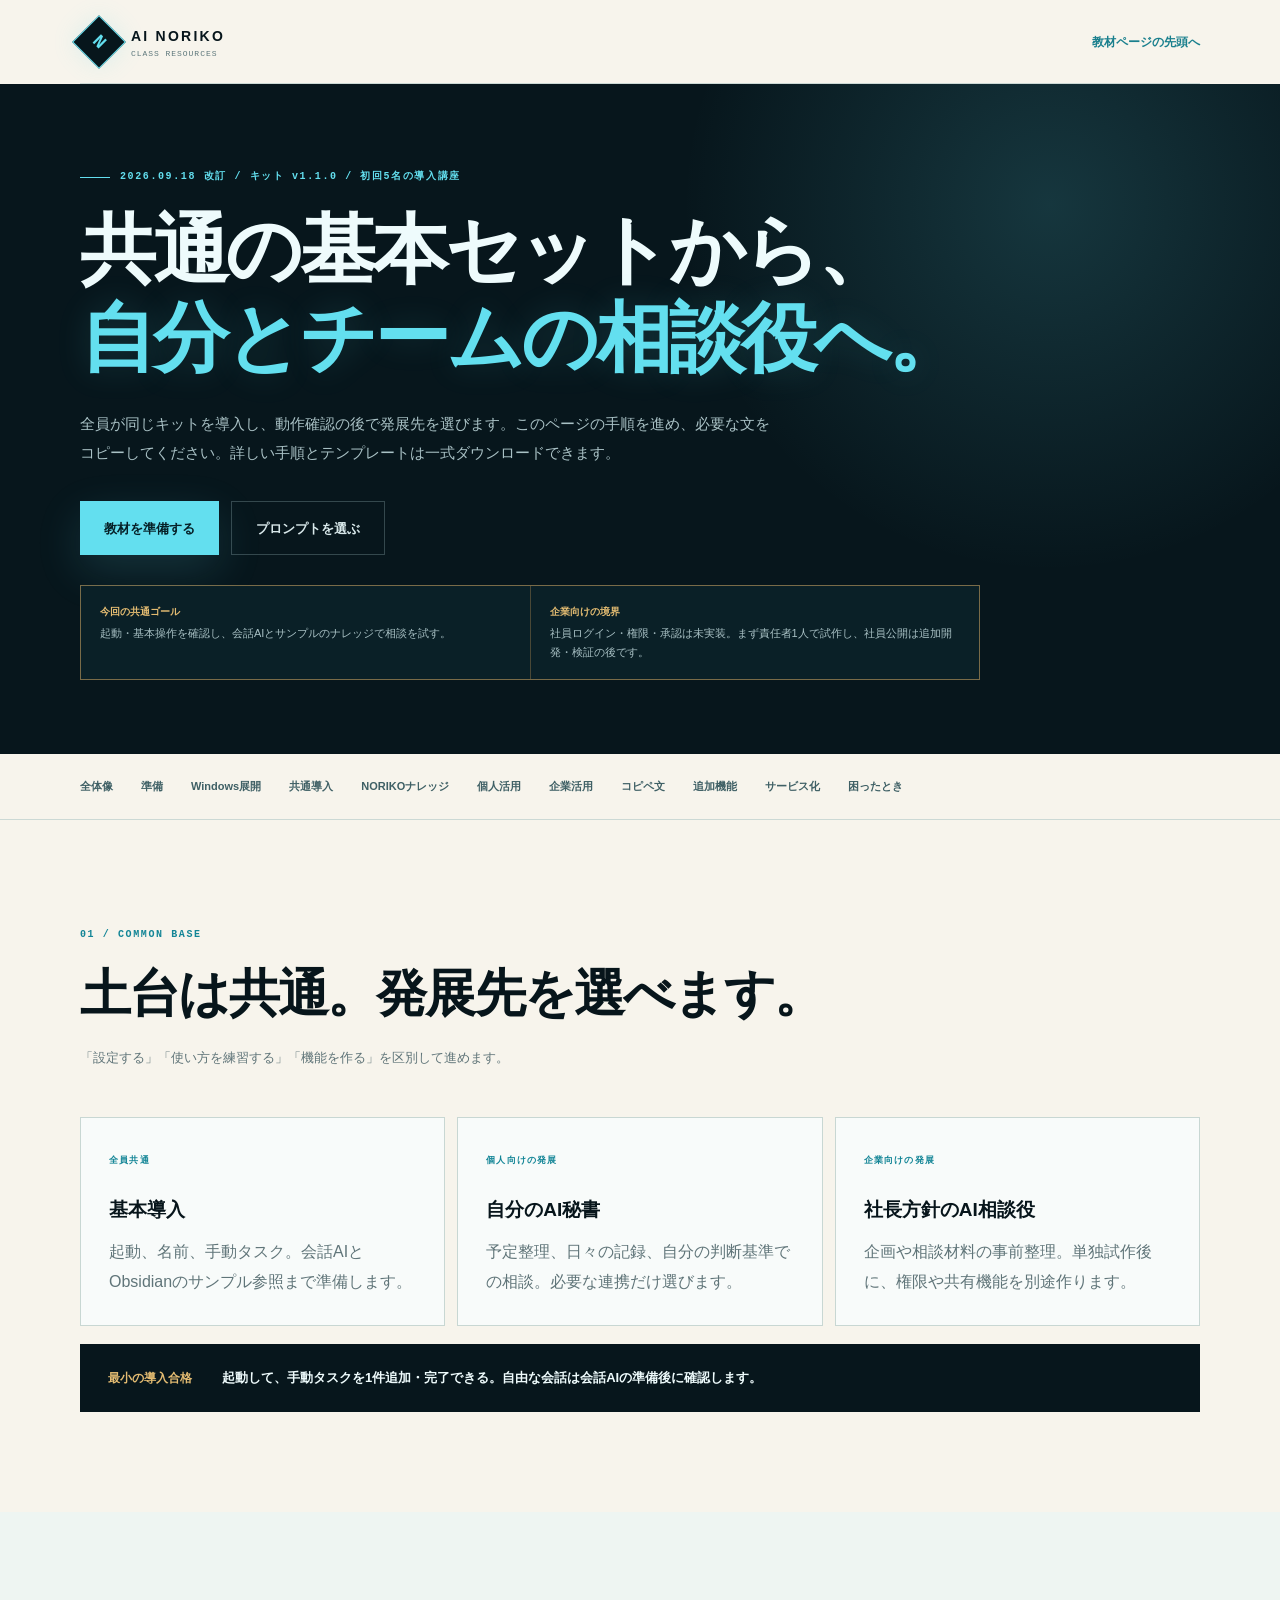
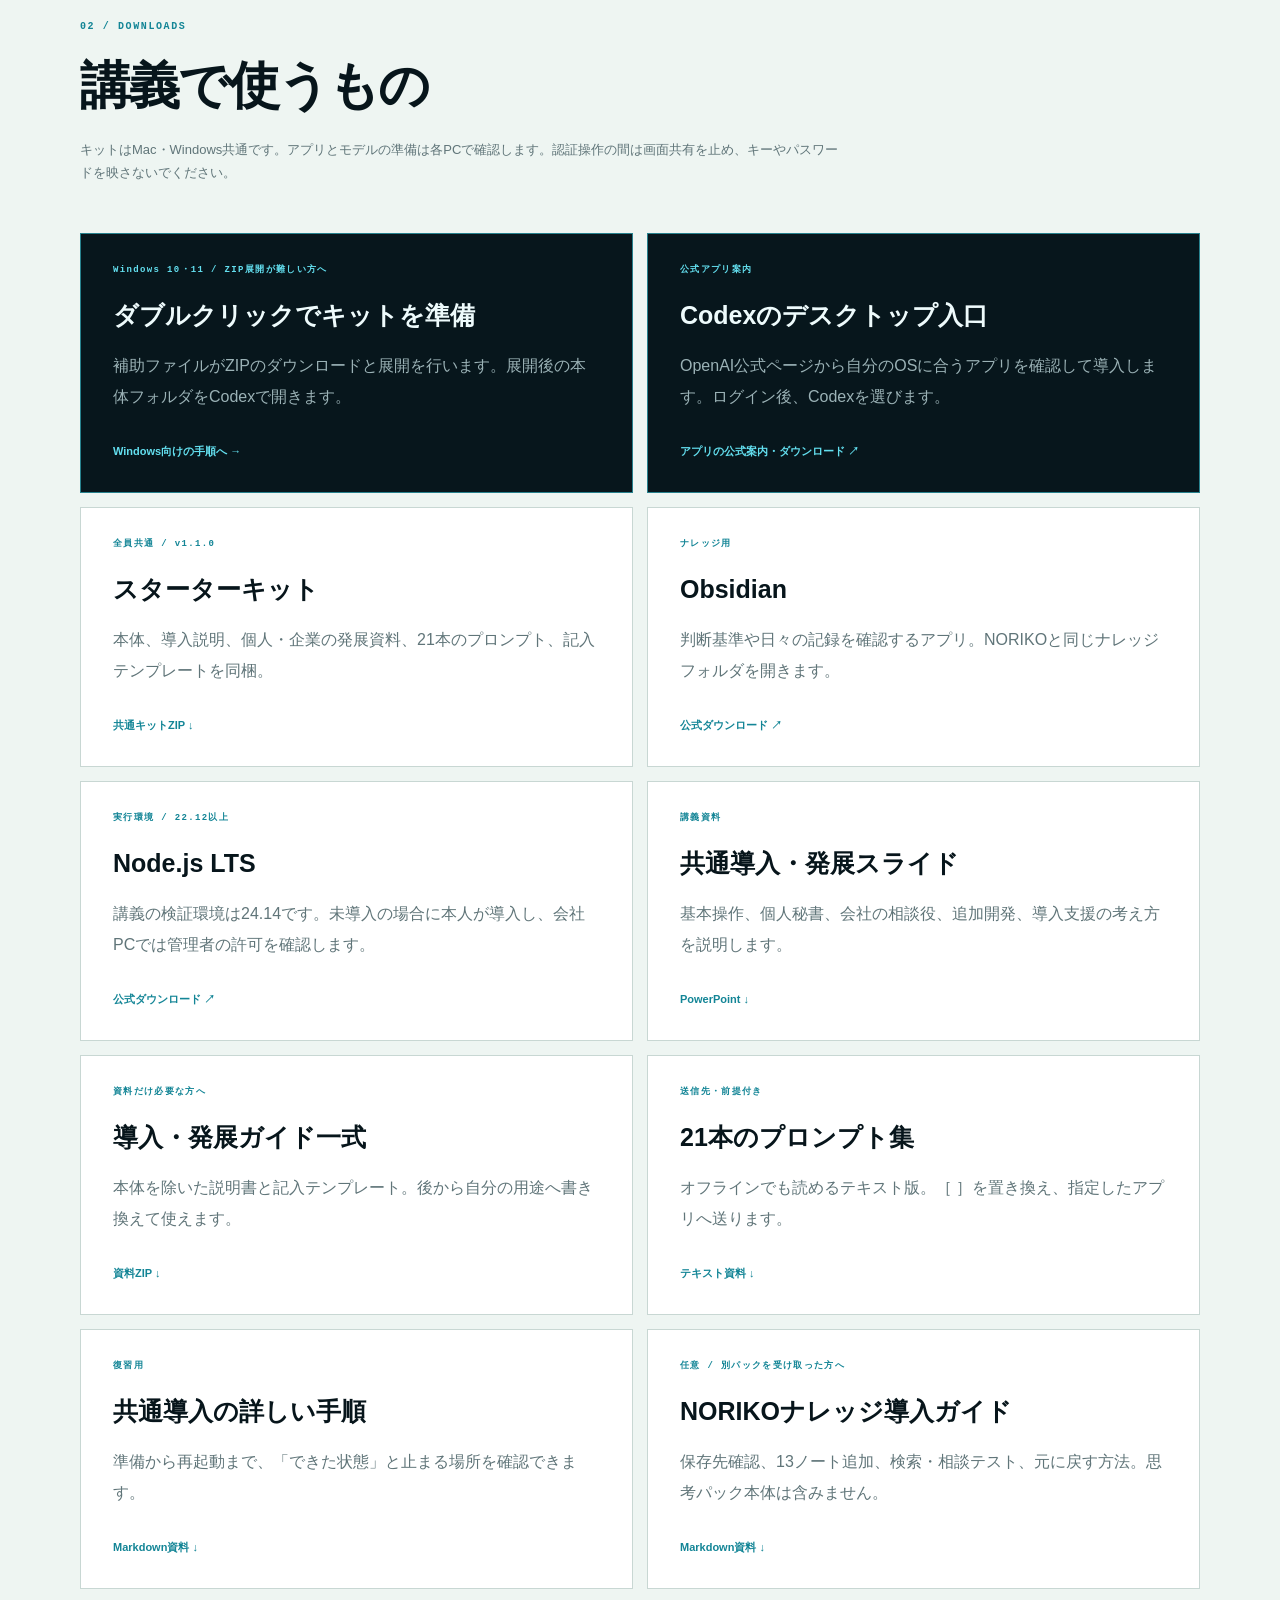
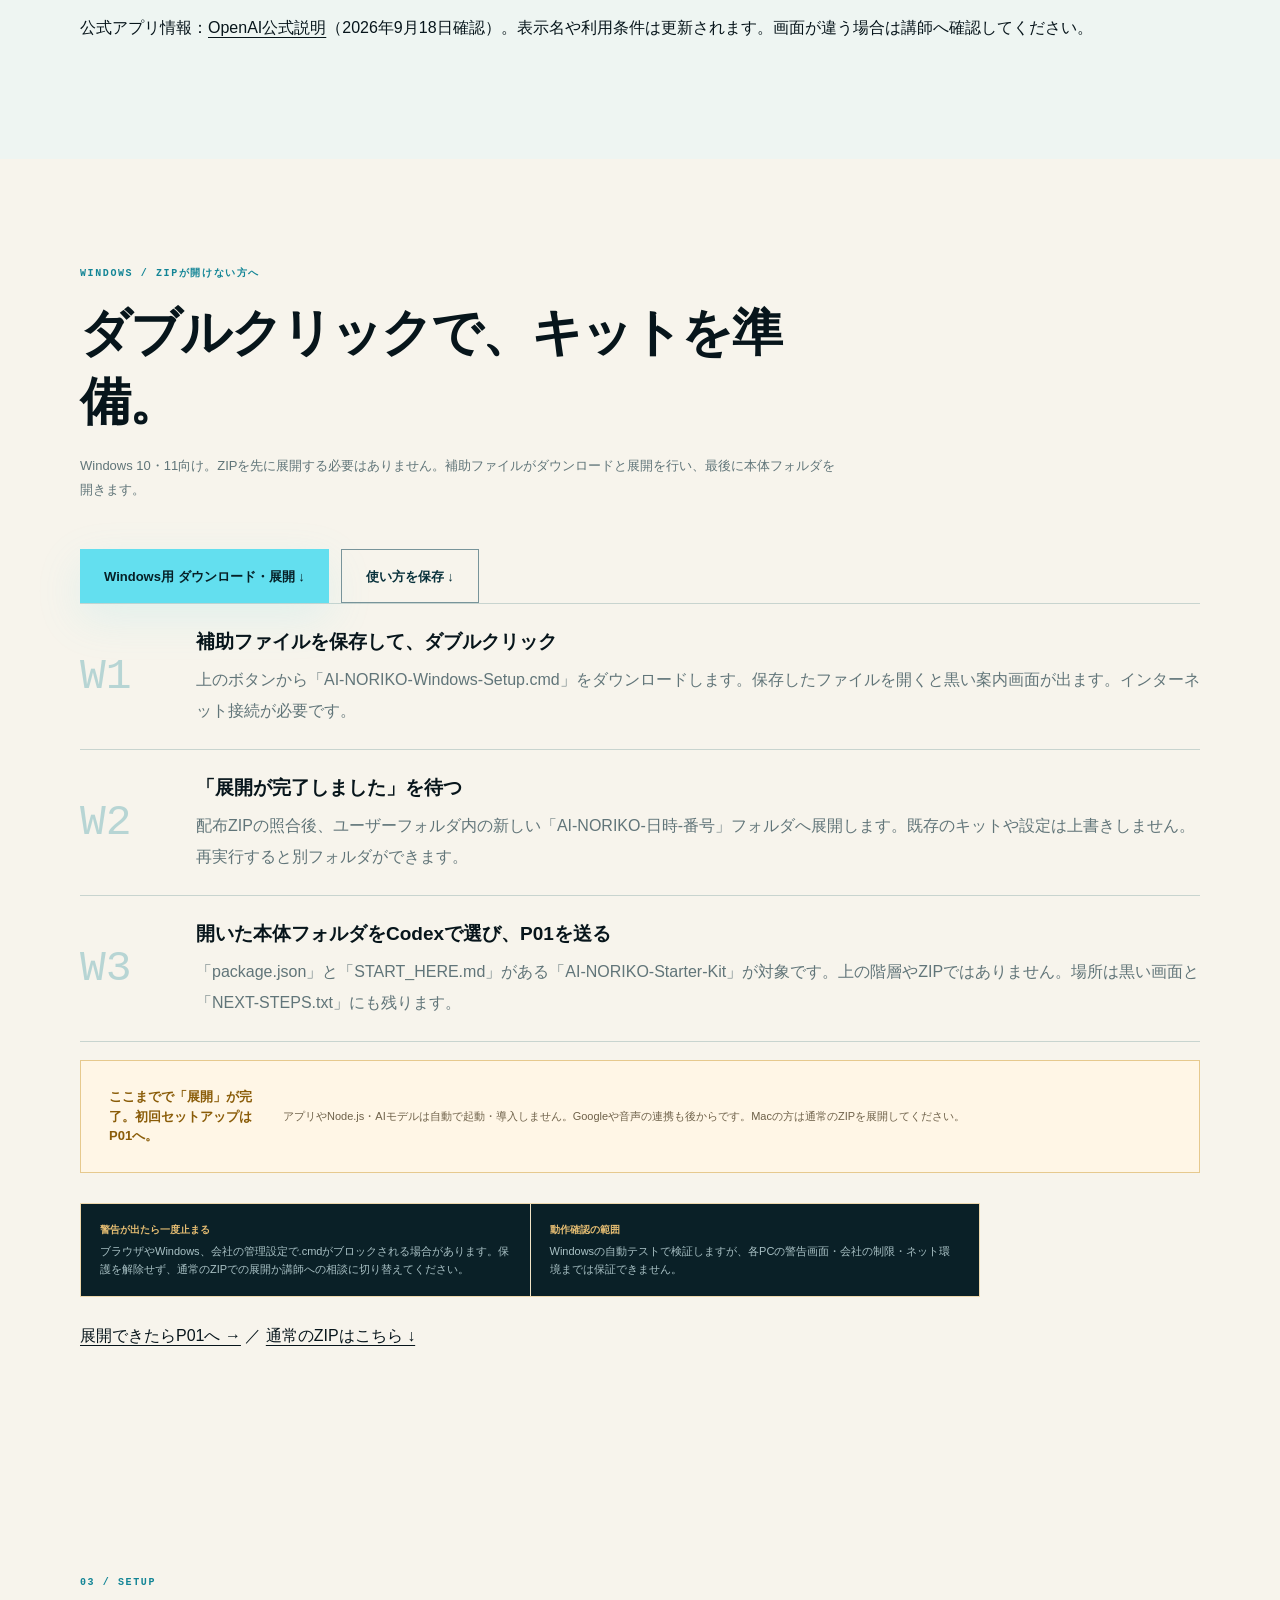
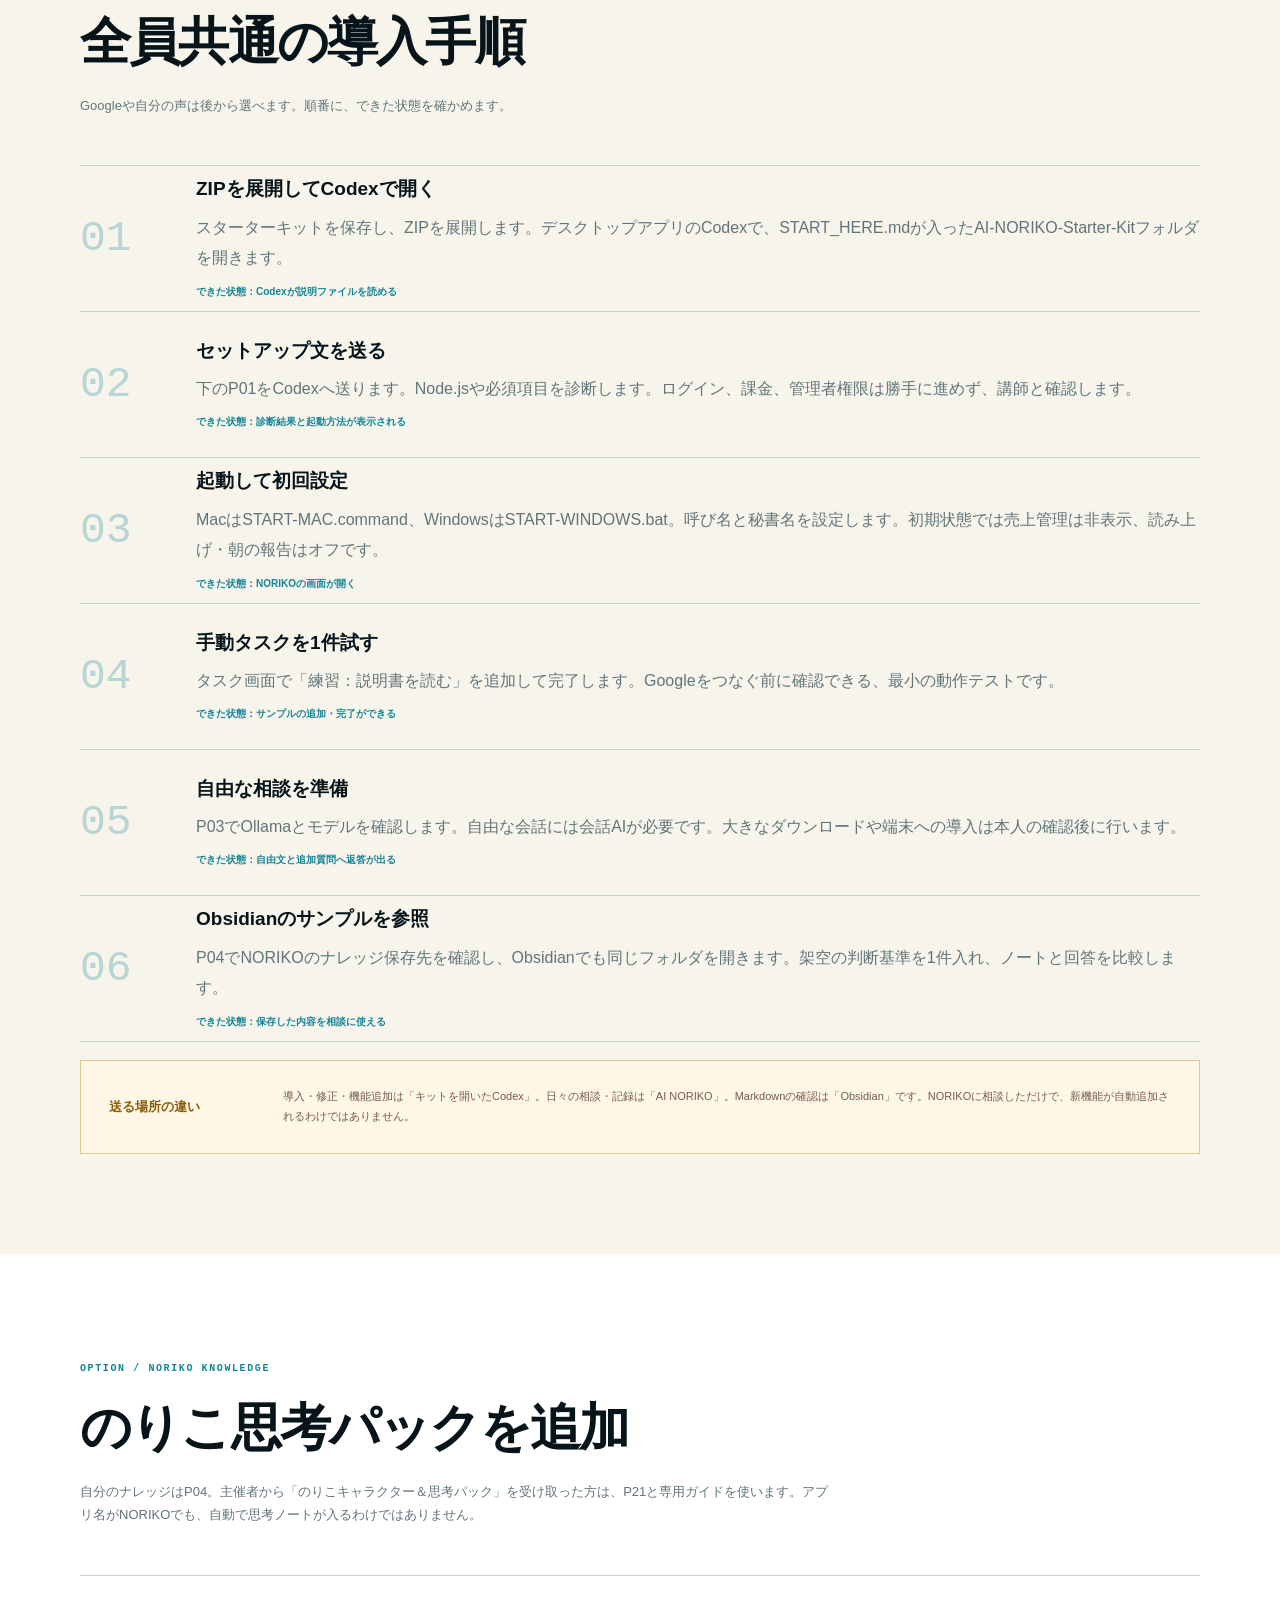
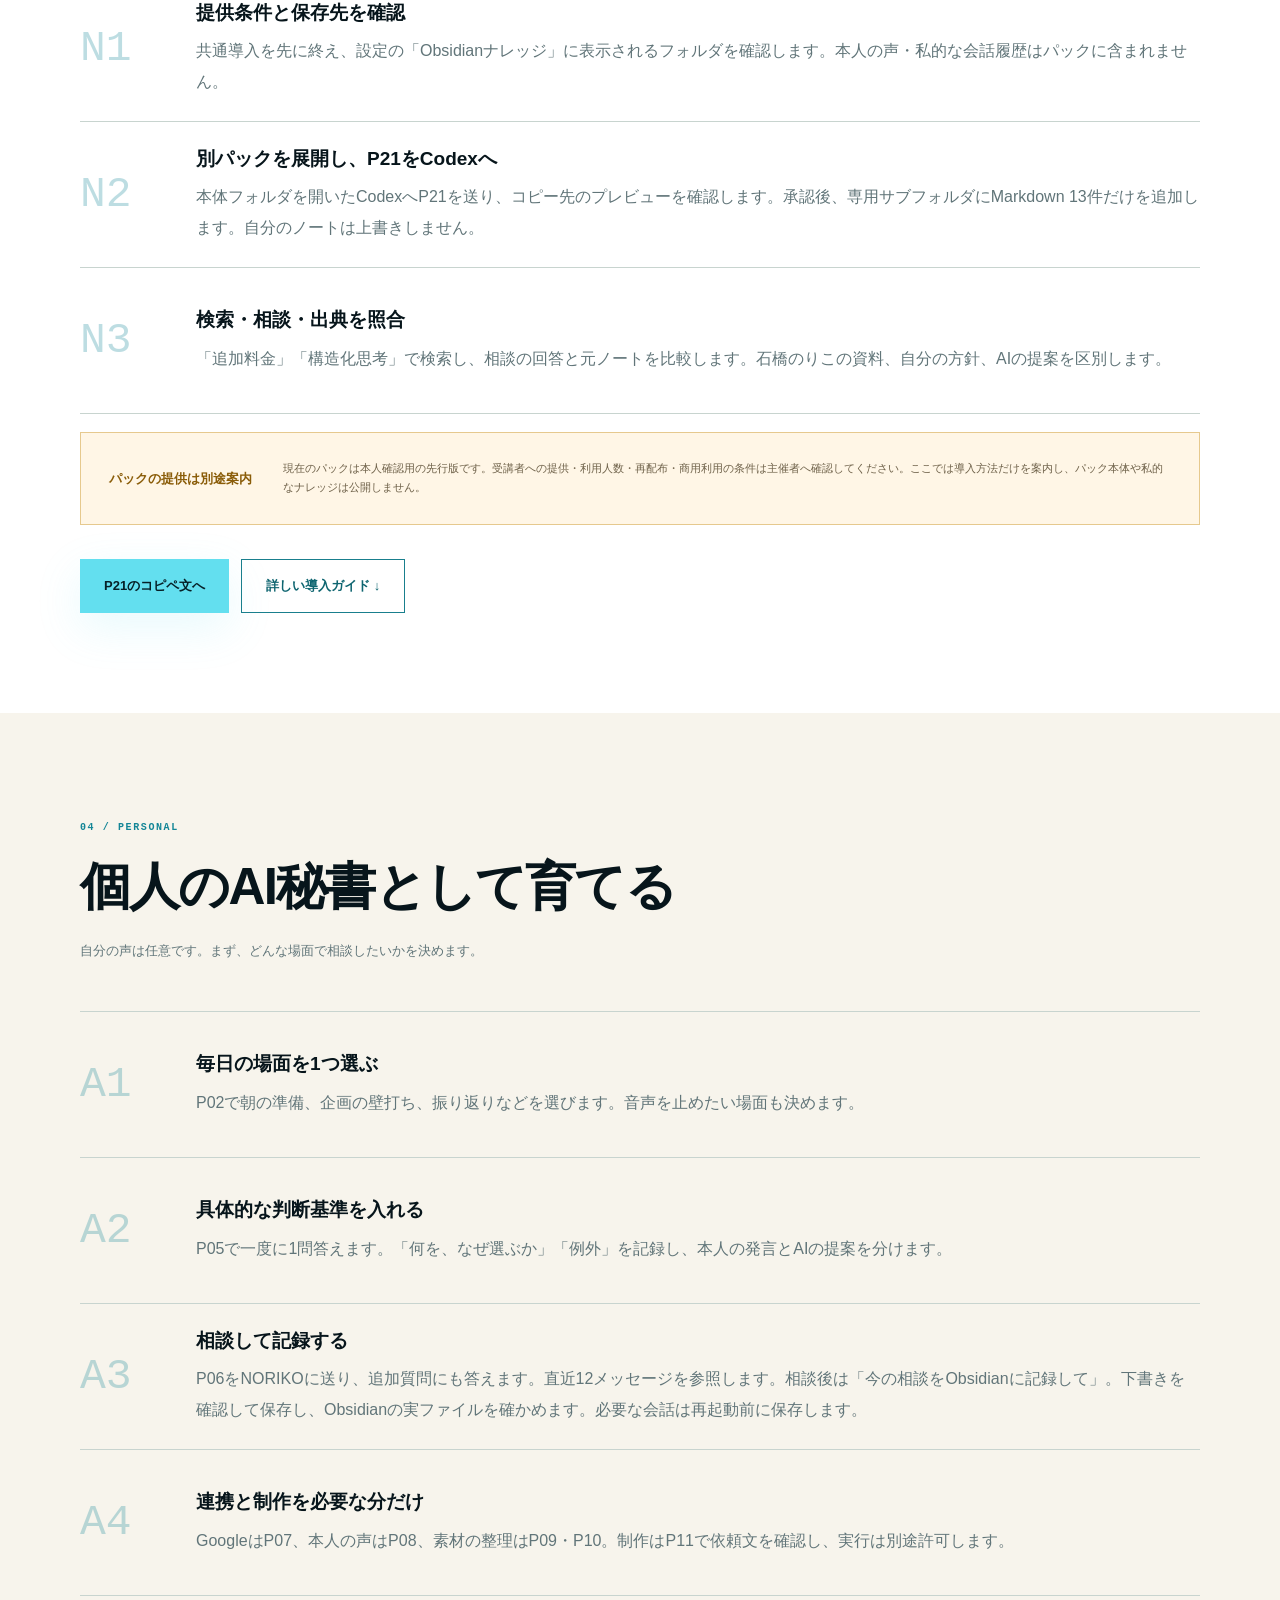
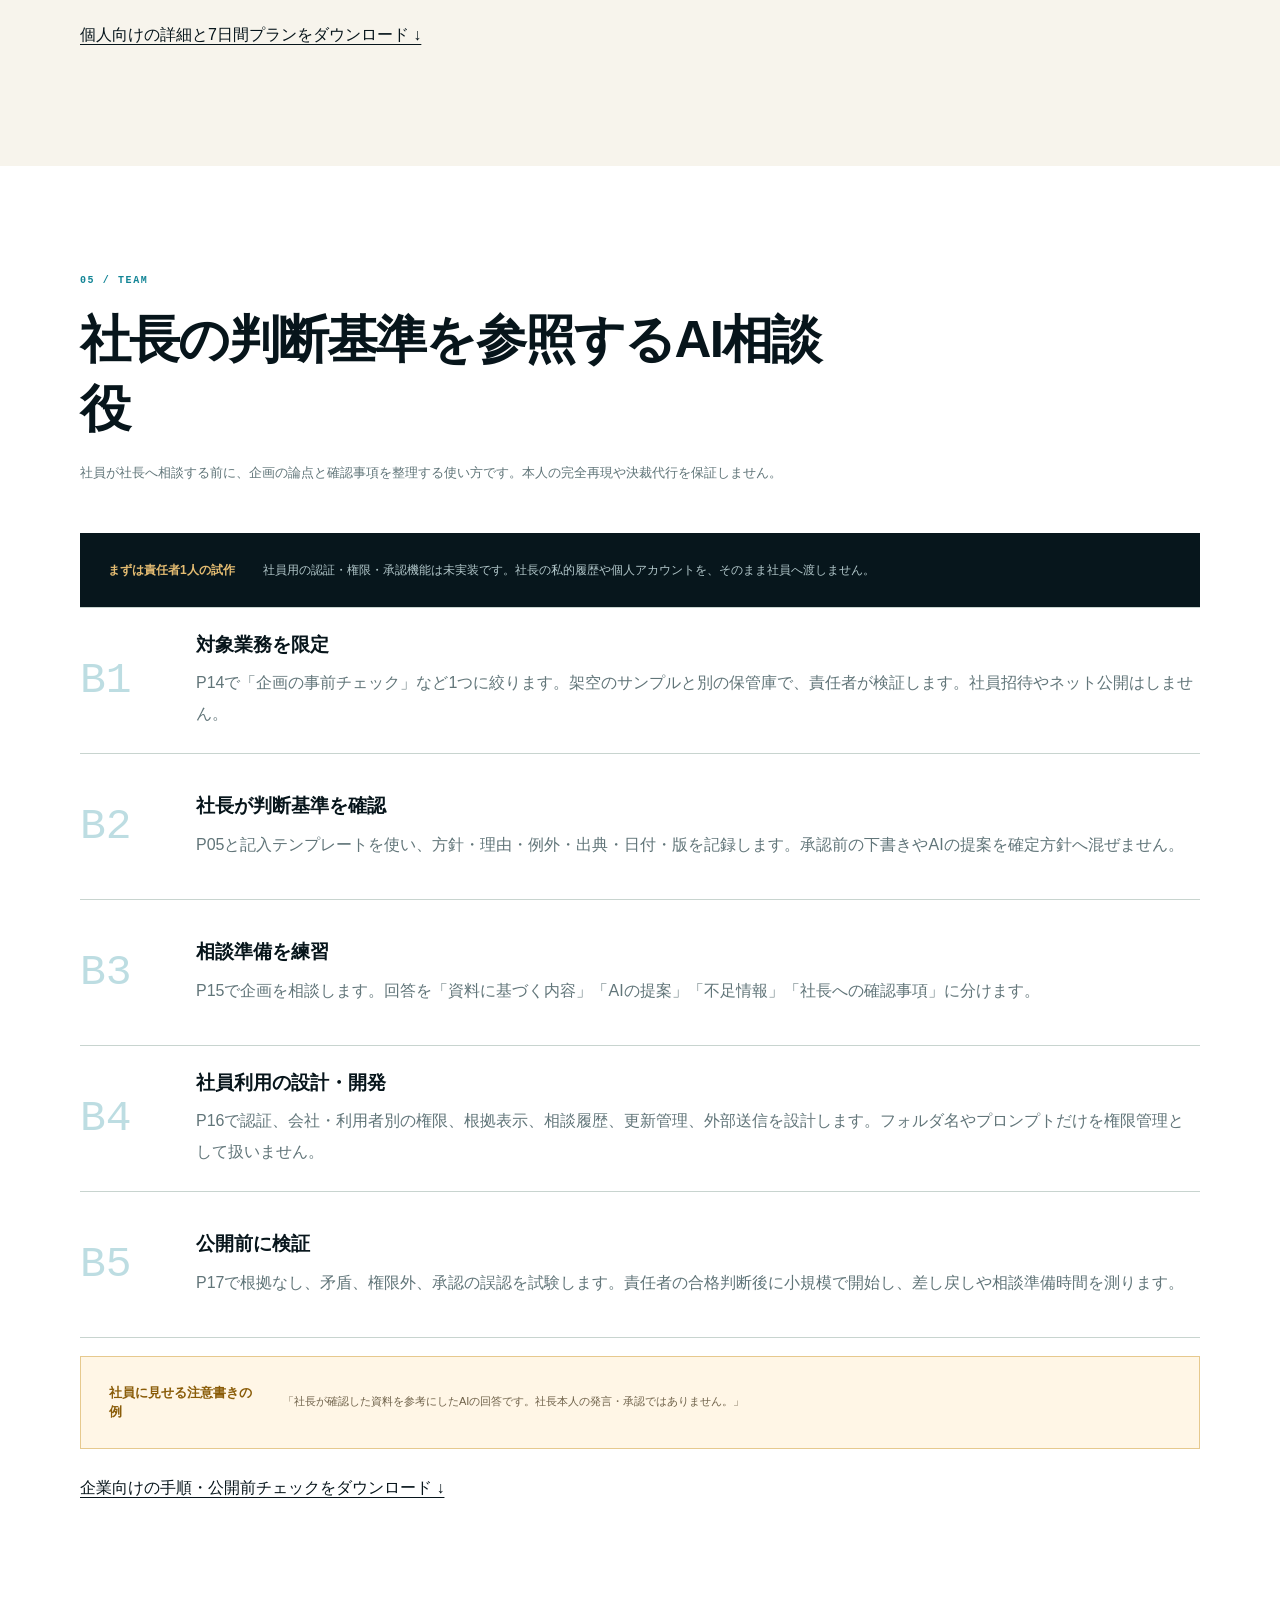
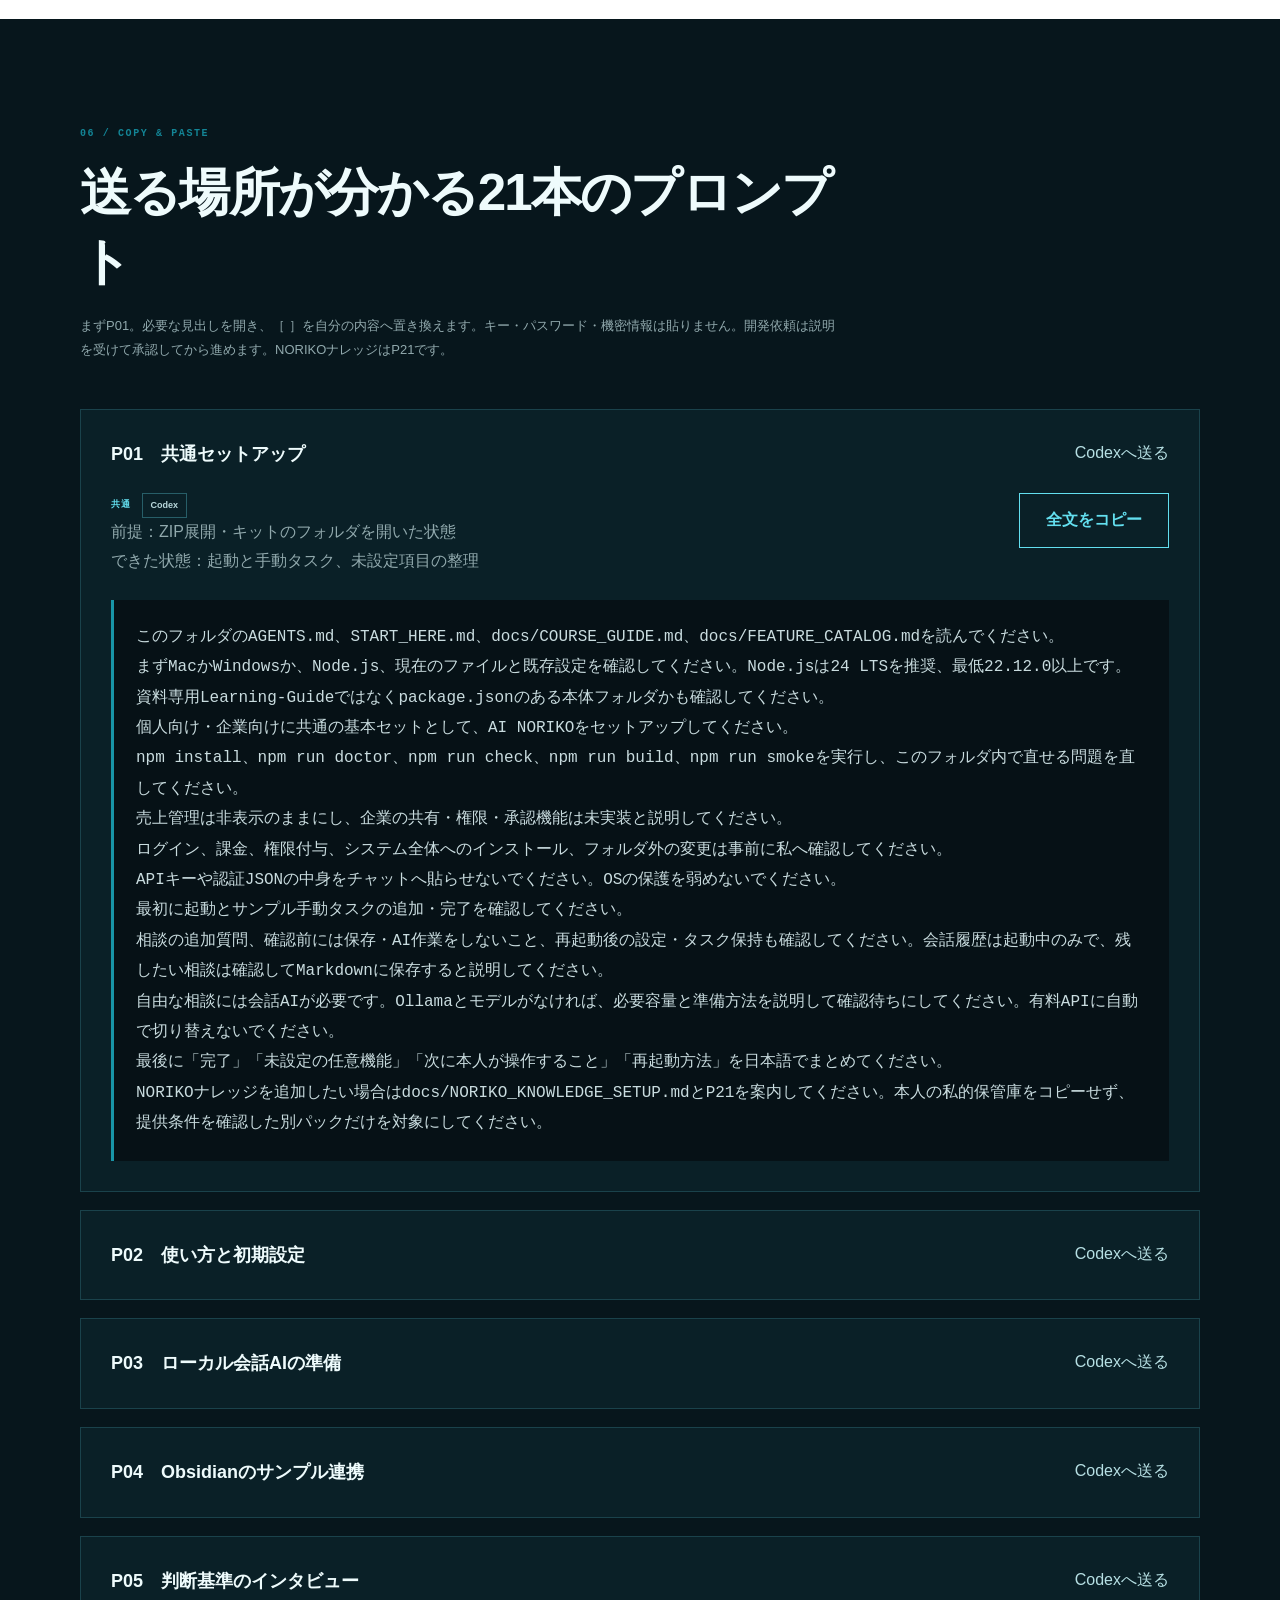
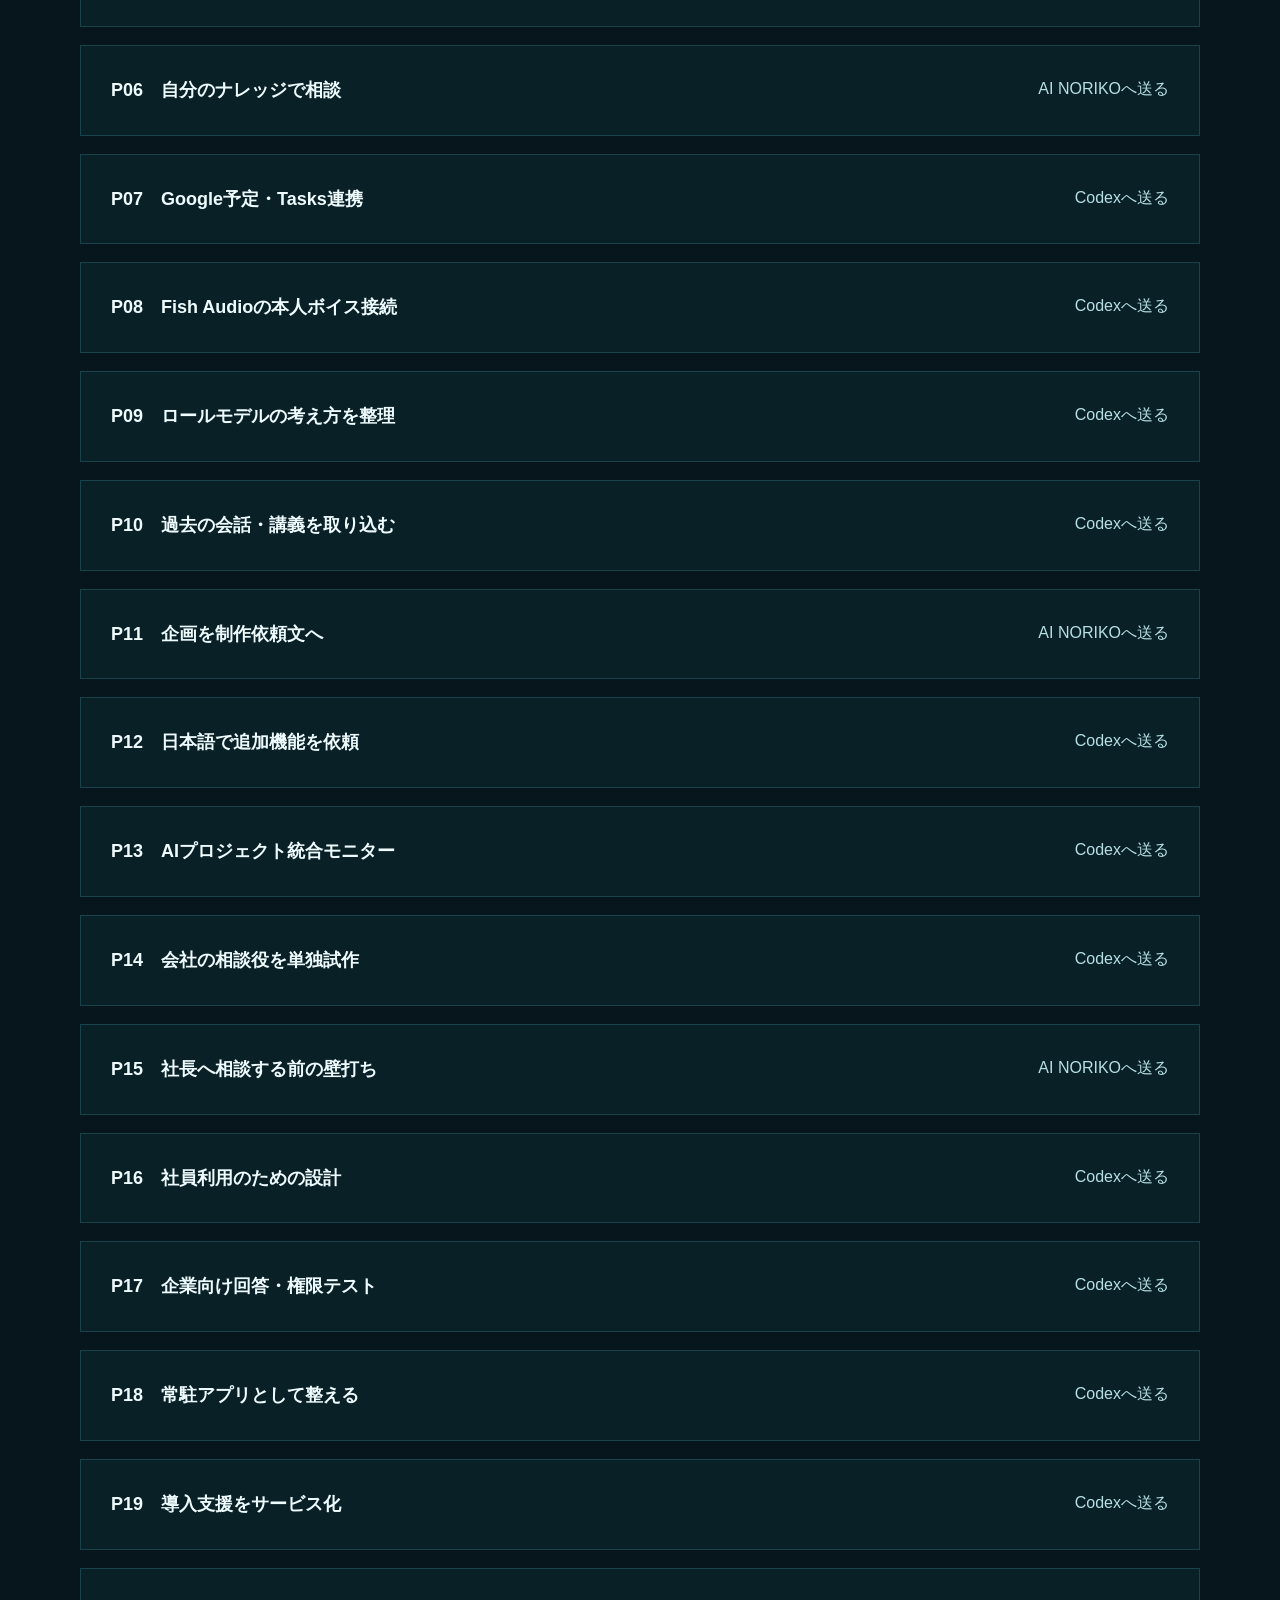
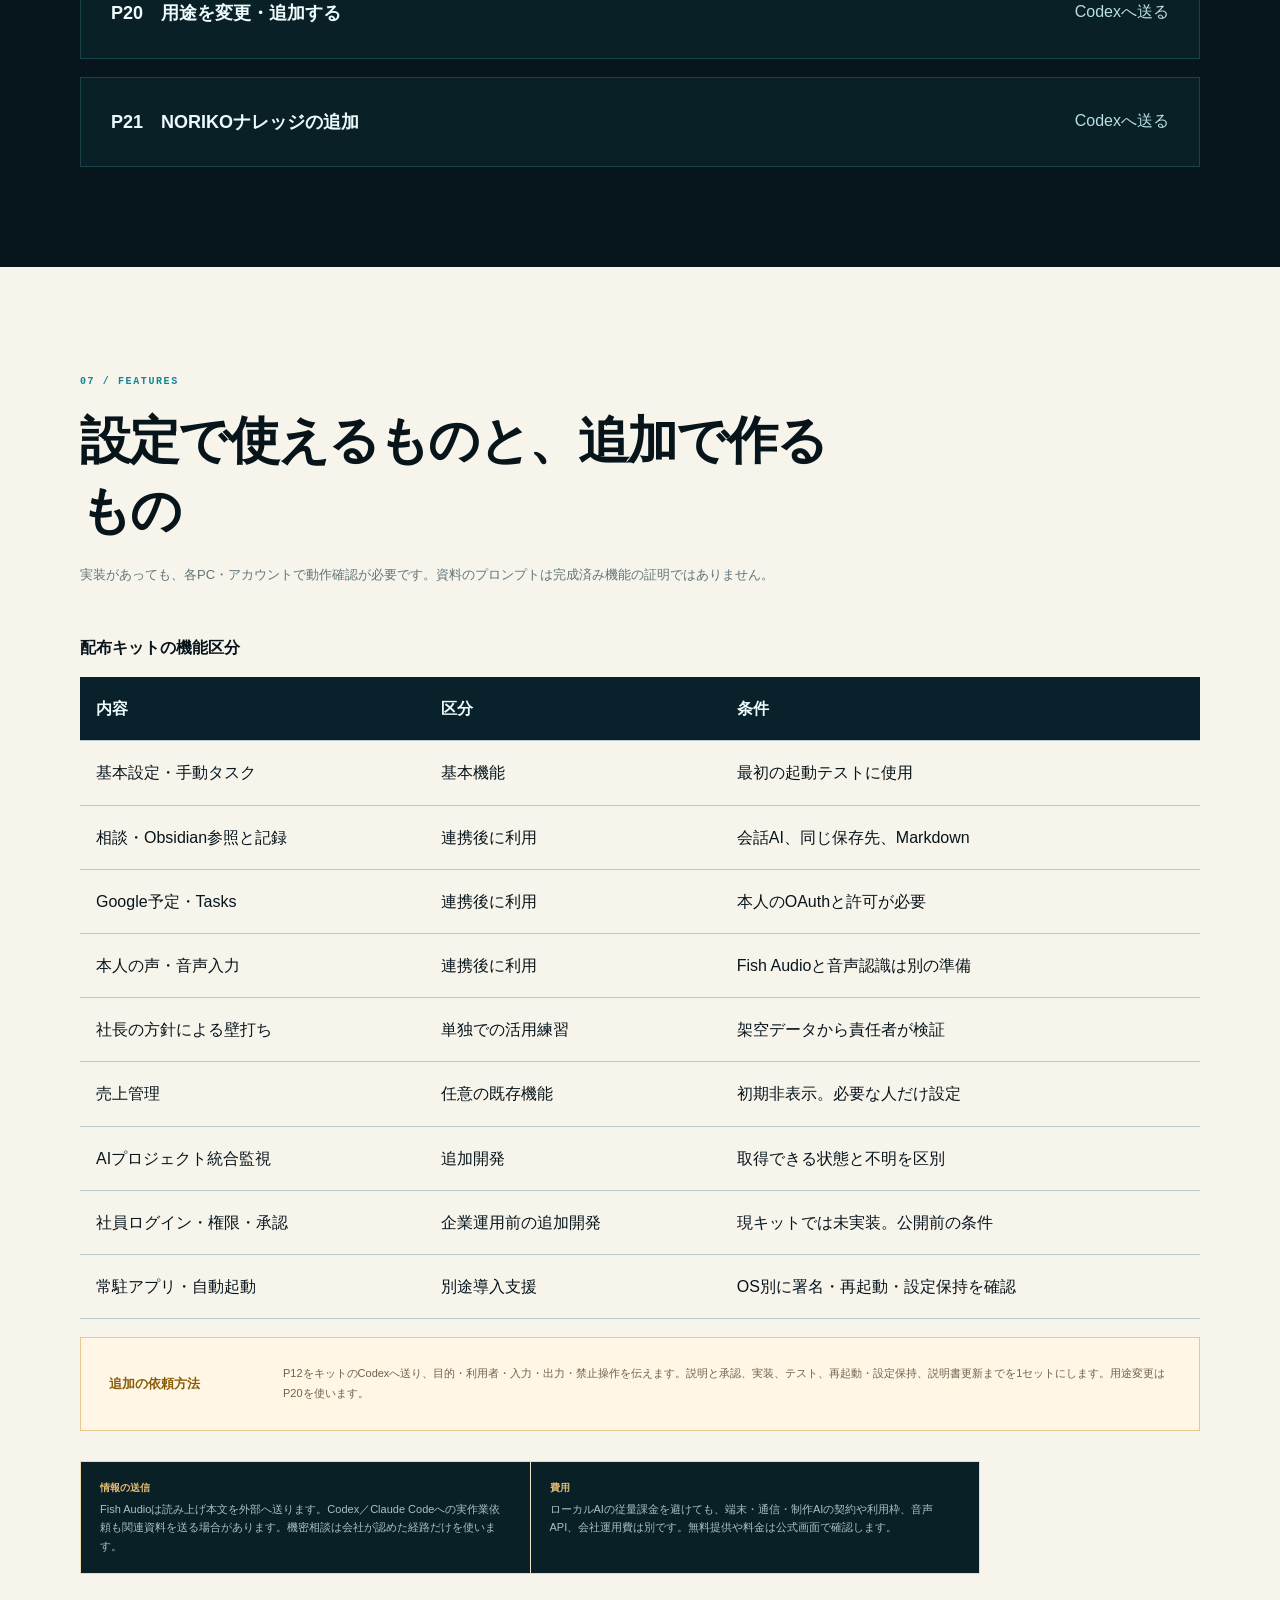
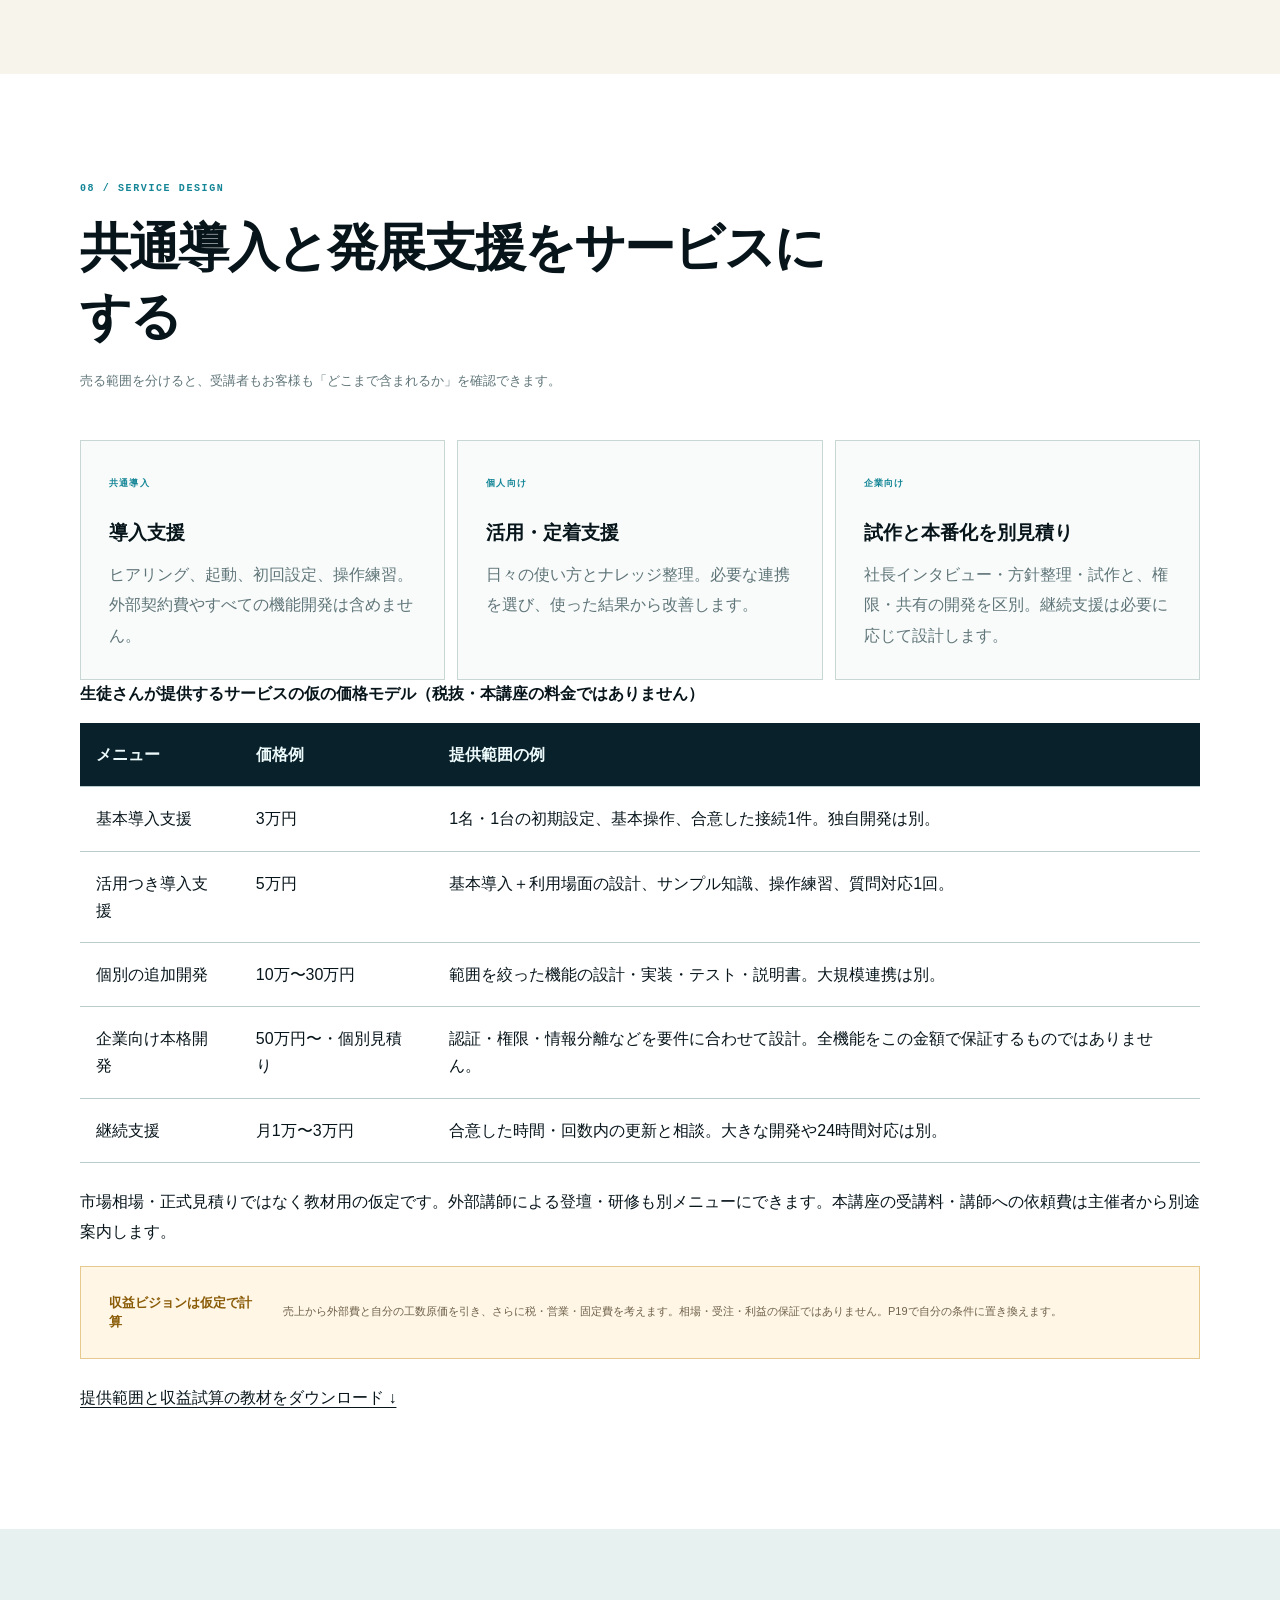
==== commit 2a8d2bf7: "Add safe Windows download and extraction helper with tests" ====
--- a/docs/resources/index.html
+++ b/docs/resources/index.html
@@ -1,5 +1,17 @@
 <!doctype html>
-<html lang="ja"><head><meta charset="utf-8"><meta name="viewport" content="width=device-width, initial-scale=1"><title>AI NORIKO｜生徒用 講義資料・導入ガイド</title><meta name="description" content="AI NORIKOの導入手順、21本のコピペ用プロンプト、スターターキット、講義スライド、NORIKOナレッジ導入ガイド。"><meta name="color-scheme" content="light"><link rel="stylesheet" href="../styles.css"><script src="../script.js" defer></script></head><body><main class="resource-page" id="top"><header class="resource-header"><a class="brand" href="#top"><span class="brand-mark">N</span><span><strong>AI NORIKO</strong><small>CLASS RESOURCES</small></span></a><a class="resource-back" href="#top">教材ページの先頭へ</a></header><section class="resource-hero"><p class="eyebrow"><span></span> 2026.09.18 改訂 / キット v1.1.0 / 初回5名の導入講座</p><h1>共通の基本セットから、<br/><em>自分とチームの相談役へ。</em></h1><p>全員が同じキットを導入し、動作確認の後で発展先を選びます。このページの手順を進め、必要な文をコピーしてください。詳しい手順とテンプレートは一式ダウンロードできます。</p><div class="resource-actions"><a class="button primary" href="#downloads">教材を準備する</a><a class="button secondary" href="#prompts">プロンプトを選ぶ</a></div><div class="resource-alerts"><p><strong>今回の共通ゴール</strong> 起動・基本操作を確認し、会話AIとサンプルのナレッジで相談を試す。</p><p><strong>企業向けの境界</strong> 社員ログイン・権限・承認は未実装。まず責任者1人で試作し、社員公開は追加開発・検証の後です。</p></div></section><nav class="resource-index" aria-label="受講者用目次"><a href="#route">全体像</a><a href="#downloads">準備</a><a href="#setup">共通導入</a><a href="#noriko-knowledge">NORIKOナレッジ</a><a href="#personal">個人活用</a><a href="#team">企業活用</a><a href="#prompts">コピペ文</a><a href="#options">追加機能</a><a href="#service">サービス化</a><a href="#trouble">困ったとき</a></nav><section class="resource-section" id="route"><div class="resource-title"><small>01 / COMMON BASE</small><h2>土台は共通。発展先を選べます。</h2><p>「設定する」「使い方を練習する」「機能を作る」を区別して進めます。</p></div><div class="option-grid"><article><small>全員共通</small><strong>基本導入</strong><p>起動、名前、手動タスク。会話AIとObsidianのサンプル参照まで準備します。</p></article><article><small>個人向けの発展</small><strong>自分のAI秘書</strong><p>予定整理、日々の記録、自分の判断基準での相談。必要な連携だけ選びます。</p></article><article><small>企業向けの発展</small><strong>社長方針のAI相談役</strong><p>企画や相談材料の事前整理。単独試作後に、権限や共有機能を別途作ります。</p></article></div><div class="success-line"><strong>最小の導入合格</strong><p>起動して、手動タスクを1件追加・完了できる。自由な会話は会話AIの準備後に確認します。</p></div></section><section class="resource-section resource-downloads" id="downloads"><div class="resource-title"><small>02 / DOWNLOADS</small><h2>講義で使うもの</h2><p>キットはMac・Windows共通です。アプリとモデルの準備は各PCで確認します。認証操作の間は画面共有を止め、キーやパスワードを映さないでください。</p></div><div class="download-grid"><a class="download-card featured" href="https://learn.chatgpt.com/docs/app" target="_blank" rel="noreferrer"><small>公式アプリ案内</small><strong>Codexのデスクトップ入口</strong><p>OpenAI公式ページから自分のOSに合うアプリを確認して導入します。ログイン後、Codexを選びます。</p><span>アプリの公式案内・ダウンロード ↗</span></a><a class="download-card" href="../downloads/AI-NORIKO-Starter-Kit.zip" download=""><small>全員共通 / v1.1.0</small><strong>スターターキット</strong><p>本体、導入説明、個人・企業の発展資料、21本のプロンプト、記入テンプレートを同梱。</p><span>共通キットZIP ↓</span></a><a class="download-card" href="https://obsidian.md/download" target="_blank" rel="noreferrer"><small>ナレッジ用</small><strong>Obsidian</strong><p>判断基準や日々の記録を確認するアプリ。NORIKOと同じナレッジフォルダを開きます。</p><span>公式ダウンロード ↗</span></a><a class="download-card" href="https://nodejs.org/en/download" target="_blank" rel="noreferrer"><small>実行環境 / 22.12以上</small><strong>Node.js LTS</strong><p>講義の検証環境は24.14です。未導入の場合に本人が導入し、会社PCでは管理者の許可を確認します。</p><span>公式ダウンロード ↗</span></a><a class="download-card" href="../downloads/AI-NORIKO-Lecture-Slides.pptx" download=""><small>講義資料</small><strong>共通導入・発展スライド</strong><p>基本操作、個人秘書、会社の相談役、追加開発、導入支援の考え方を説明します。</p><span>PowerPoint ↓</span></a><a class="download-card" href="../downloads/AI-NORIKO-Learning-Guide.zip" download=""><small>資料だけ必要な方へ</small><strong>導入・発展ガイド一式</strong><p>本体を除いた説明書と記入テンプレート。後から自分の用途へ書き換えて使えます。</p><span>資料ZIP ↓</span></a><a class="download-card" href="../downloads/AI-NORIKO-Copy-Paste-Prompts.txt" download=""><small>送信先・前提付き</small><strong>21本のプロンプト集</strong><p>オフラインでも読めるテキスト版。［ ］を置き換え、指定したアプリへ送ります。</p><span>テキスト資料 ↓</span></a><a class="download-card" href="../downloads/guide/docs/COURSE_GUIDE.md" download=""><small>復習用</small><strong>共通導入の詳しい手順</strong><p>準備から再起動まで、「できた状態」と止まる場所を確認できます。</p><span>Markdown資料 ↓</span></a><a class="download-card" href="../downloads/guide/docs/NORIKO_KNOWLEDGE_SETUP.md" download=""><small>任意 / 別パックを受け取った方へ</small><strong>NORIKOナレッジ導入ガイド</strong><p>保存先確認、13ノート追加、検索・相談テスト、元に戻す方法。思考パック本体は含みません。</p><span>Markdown資料 ↓</span></a></div><p class="course-source">公式アプリ情報：<a href="https://learn.chatgpt.com/docs/app" target="_blank" rel="noreferrer">OpenAI公式説明</a>（2026年9月18日確認）。表示名や利用条件は更新されます。画面が違う場合は講師へ確認してください。</p></section><section class="resource-section" id="setup"><div class="resource-title"><small>03 / SETUP</small><h2>全員共通の導入手順</h2><p>Googleや自分の声は後から選べます。順番に、できた状態を確かめます。</p></div><ol class="resource-steps"><li><b>01</b><div><strong>ZIPを展開してCodexで開く</strong><p>スターターキットを保存し、ZIPを展開します。デスクトップアプリのCodexで、START_HERE.mdが入ったAI-NORIKO-Starter-Kitフォルダを開きます。</p><em>できた状態：Codexが説明ファイルを読める</em></div></li><li><b>02</b><div><strong>セットアップ文を送る</strong><p>下のP01をCodexへ送ります。Node.jsや必須項目を診断します。ログイン、課金、管理者権限は勝手に進めず、講師と確認します。</p><em>できた状態：診断結果と起動方法が表示される</em></div></li><li><b>03</b><div><strong>起動して初回設定</strong><p>MacはSTART-MAC.command、WindowsはSTART-WINDOWS.bat。呼び名と秘書名を設定します。初期状態では売上管理は非表示、読み上げ・朝の報告はオフです。</p><em>できた状態：NORIKOの画面が開く</em></div></li><li><b>04</b><div><strong>手動タスクを1件試す</strong><p>タスク画面で「練習：説明書を読む」を追加して完了します。Googleをつなぐ前に確認できる、最小の動作テストです。</p><em>できた状態：サンプルの追加・完了ができる</em></div></li><li><b>05</b><div><strong>自由な相談を準備</strong><p>P03でOllamaとモデルを確認します。自由な会話には会話AIが必要です。大きなダウンロードや端末への導入は本人の確認後に行います。</p><em>できた状態：自由文と追加質問へ返答が出る</em></div></li><li><b>06</b><div><strong>Obsidianのサンプルを参照</strong><p>P04でNORIKOのナレッジ保存先を確認し、Obsidianでも同じフォルダを開きます。架空の判断基準を1件入れ、ノートと回答を比較します。</p><em>できた状態：保存した内容を相談に使える</em></div></li></ol><div class="cost-guide"><strong>送る場所の違い</strong><p>導入・修正・機能追加は「キットを開いたCodex」。日々の相談・記録は「AI NORIKO」。Markdownの確認は「Obsidian」です。NORIKOに相談しただけで、新機能が自動追加されるわけではありません。</p></div></section><section class="resource-section resource-options" id="noriko-knowledge"><div class="resource-title"><small>OPTION / NORIKO KNOWLEDGE</small><h2>のりこ思考パックを追加</h2><p>自分のナレッジはP04。主催者から「のりこキャラクター＆思考パック」を受け取った方は、P21と専用ガイドを使います。アプリ名がNORIKOでも、自動で思考ノートが入るわけではありません。</p></div><ol class="resource-steps"><li><b>N1</b><div><strong>提供条件と保存先を確認</strong><p>共通導入を先に終え、設定の「Obsidianナレッジ」に表示されるフォルダを確認します。本人の声・私的な会話履歴はパックに含まれません。</p></div></li><li><b>N2</b><div><strong>別パックを展開し、P21をCodexへ</strong><p>本体フォルダを開いたCodexへP21を送り、コピー先のプレビューを確認します。承認後、専用サブフォルダにMarkdown 13件だけを追加します。自分のノートは上書きしません。</p></div></li><li><b>N3</b><div><strong>検索・相談・出典を照合</strong><p>「追加料金」「構造化思考」で検索し、相談の回答と元ノートを比較します。石橋のりこの資料、自分の方針、AIの提案を区別します。</p></div></li></ol><div class="cost-guide"><strong>パックの提供は別途案内</strong><p>現在のパックは本人確認用の先行版です。受講者への提供・利用人数・再配布・商用利用の条件は主催者へ確認してください。ここでは導入方法だけを案内し、パック本体や私的なナレッジは公開しません。</p></div><div class="resource-actions"><a class="button primary" href="#P21">P21のコピペ文へ</a><a class="button secondary" href="../downloads/guide/docs/NORIKO_KNOWLEDGE_SETUP.md" download="">詳しい導入ガイド ↓</a></div></section><section class="resource-section" id="personal"><div class="resource-title"><small>04 / PERSONAL</small><h2>個人のAI秘書として育てる</h2><p>自分の声は任意です。まず、どんな場面で相談したいかを決めます。</p></div><ol class="resource-steps"><li><b>A1</b><div><strong>毎日の場面を1つ選ぶ</strong><p>P02で朝の準備、企画の壁打ち、振り返りなどを選びます。音声を止めたい場面も決めます。</p></div></li><li><b>A2</b><div><strong>具体的な判断基準を入れる</strong><p>P05で一度に1問答えます。「何を、なぜ選ぶか」「例外」を記録し、本人の発言とAIの提案を分けます。</p></div></li><li><b>A3</b><div><strong>相談して記録する</strong><p>P06をNORIKOに送り、追加質問にも答えます。直近12メッセージを参照します。相談後は「今の相談をObsidianに記録して」。下書きを確認して保存し、Obsidianの実ファイルを確かめます。必要な会話は再起動前に保存します。</p></div></li><li><b>A4</b><div><strong>連携と制作を必要な分だけ</strong><p>GoogleはP07、本人の声はP08、素材の整理はP09・P10。制作はP11で依頼文を確認し、実行は別途許可します。</p></div></li></ol><p class="course-source"><a href="../downloads/guide/docs/PERSONAL_PLAYBOOK.md" download="">個人向けの詳細と7日間プランをダウンロード ↓</a></p></section><section class="resource-section resource-options" id="team"><div class="resource-title"><small>05 / TEAM</small><h2>社長の判断基準を参照するAI相談役</h2><p>社員が社長へ相談する前に、企画の論点と確認事項を整理する使い方です。本人の完全再現や決裁代行を保証しません。</p></div><div class="resource-rule"><strong>まずは責任者1人の試作</strong><p>社員用の認証・権限・承認機能は未実装です。社長の私的履歴や個人アカウントを、そのまま社員へ渡しません。</p></div><ol class="resource-steps"><li><b>B1</b><div><strong>対象業務を限定</strong><p>P14で「企画の事前チェック」など1つに絞ります。架空のサンプルと別の保管庫で、責任者が検証します。社員招待やネット公開はしません。</p></div></li><li><b>B2</b><div><strong>社長が判断基準を確認</strong><p>P05と記入テンプレートを使い、方針・理由・例外・出典・日付・版を記録します。承認前の下書きやAIの提案を確定方針へ混ぜません。</p></div></li><li><b>B3</b><div><strong>相談準備を練習</strong><p>P15で企画を相談します。回答を「資料に基づく内容」「AIの提案」「不足情報」「社長への確認事項」に分けます。</p></div></li><li><b>B4</b><div><strong>社員利用の設計・開発</strong><p>P16で認証、会社・利用者別の権限、根拠表示、相談履歴、更新管理、外部送信を設計します。フォルダ名やプロンプトだけを権限管理として扱いません。</p></div></li><li><b>B5</b><div><strong>公開前に検証</strong><p>P17で根拠なし、矛盾、権限外、承認の誤認を試験します。責任者の合格判断後に小規模で開始し、差し戻しや相談準備時間を測ります。</p></div></li></ol><div class="cost-guide"><strong>社員に見せる注意書きの例</strong><p>「社長が確認した資料を参考にしたAIの回答です。社長本人の発言・承認ではありません。」</p></div><p class="course-source"><a href="../downloads/guide/docs/TEAM_PLAYBOOK.md" download="">企業向けの手順・公開前チェックをダウンロード ↓</a></p></section><section class="resource-section resource-dark" id="prompts"><div class="resource-title"><small>06 / COPY &amp; PASTE</small><h2>送る場所が分かる21本のプロンプト</h2><p>まずP01。必要な見出しを開き、［ ］を自分の内容へ置き換えます。キー・パスワード・機密情報は貼りません。開発依頼は説明を受けて承認してから進めます。NORIKOナレッジはP21です。</p></div><div class="resource-prompts"><details class="resource-prompt" id="P01" open=""><summary><strong>P01　共通セットアップ</strong><span>Codexへ送る</span></summary><div class="resource-prompt-head"><div><div class="prompt-meta"><small>共通</small><span>Codex</span></div><p>前提：ZIP展開・キットのフォルダを開いた状態</p><p>できた状態：起動と手動タスク、未設定項目の整理</p></div><button type="button" aria-label="共通セットアップをコピー">全文をコピー</button></div><p role="status" aria-live="polite"></p><pre><code>このフォルダのAGENTS.md、START_HERE.md、docs/COURSE_GUIDE.md、docs/FEATURE_CATALOG.mdを読んでください。
+<html lang="ja"><head><meta charset="utf-8"><meta name="viewport" content="width=device-width, initial-scale=1"><title>AI NORIKO｜生徒用 講義資料・導入ガイド</title><meta name="description" content="AI NORIKOの導入手順、21本のコピペ用プロンプト、スターターキット、講義スライド、NORIKOナレッジ導入ガイド。"><meta name="color-scheme" content="light"><link rel="stylesheet" href="../styles.css"><script src="../script.js" defer></script></head><body><main class="resource-page" id="top"><header class="resource-header"><a class="brand" href="#top"><span class="brand-mark">N</span><span><strong>AI NORIKO</strong><small>CLASS RESOURCES</small></span></a><a class="resource-back" href="#top">教材ページの先頭へ</a></header><section class="resource-hero"><p class="eyebrow"><span></span> 2026.09.18 改訂 / キット v1.1.0 / 初回5名の導入講座</p><h1>共通の基本セットから、<br/><em>自分とチームの相談役へ。</em></h1><p>全員が同じキットを導入し、動作確認の後で発展先を選びます。このページの手順を進め、必要な文をコピーしてください。詳しい手順とテンプレートは一式ダウンロードできます。</p><div class="resource-actions"><a class="button primary" href="#downloads">教材を準備する</a><a class="button secondary" href="#prompts">プロンプトを選ぶ</a></div><div class="resource-alerts"><p><strong>今回の共通ゴール</strong> 起動・基本操作を確認し、会話AIとサンプルのナレッジで相談を試す。</p><p><strong>企業向けの境界</strong> 社員ログイン・権限・承認は未実装。まず責任者1人で試作し、社員公開は追加開発・検証の後です。</p></div></section><nav class="resource-index" aria-label="受講者用目次"><a href="#route">全体像</a><a href="#downloads">準備</a><a href="#windows-setup">Windows展開</a><a href="#setup">共通導入</a><a href="#noriko-knowledge">NORIKOナレッジ</a><a href="#personal">個人活用</a><a href="#team">企業活用</a><a href="#prompts">コピペ文</a><a href="#options">追加機能</a><a href="#service">サービス化</a><a href="#trouble">困ったとき</a></nav><section class="resource-section" id="route"><div class="resource-title"><small>01 / COMMON BASE</small><h2>土台は共通。発展先を選べます。</h2><p>「設定する」「使い方を練習する」「機能を作る」を区別して進めます。</p></div><div class="option-grid"><article><small>全員共通</small><strong>基本導入</strong><p>起動、名前、手動タスク。会話AIとObsidianのサンプル参照まで準備します。</p></article><article><small>個人向けの発展</small><strong>自分のAI秘書</strong><p>予定整理、日々の記録、自分の判断基準での相談。必要な連携だけ選びます。</p></article><article><small>企業向けの発展</small><strong>社長方針のAI相談役</strong><p>企画や相談材料の事前整理。単独試作後に、権限や共有機能を別途作ります。</p></article></div><div class="success-line"><strong>最小の導入合格</strong><p>起動して、手動タスクを1件追加・完了できる。自由な会話は会話AIの準備後に確認します。</p></div></section><section class="resource-section resource-downloads" id="downloads"><div class="resource-title"><small>02 / DOWNLOADS</small><h2>講義で使うもの</h2><p>キットはMac・Windows共通です。アプリとモデルの準備は各PCで確認します。認証操作の間は画面共有を止め、キーやパスワードを映さないでください。</p></div><div class="download-grid"><a class="download-card featured" href="#windows-setup"><small>Windows 10・11 / ZIP展開が難しい方へ</small><strong>ダブルクリックでキットを準備</strong><p>補助ファイルがZIPのダウンロードと展開を行います。展開後の本体フォルダをCodexで開きます。</p><span>Windows向けの手順へ →</span></a><a class="download-card featured" href="https://learn.chatgpt.com/docs/app" target="_blank" rel="noreferrer"><small>公式アプリ案内</small><strong>Codexのデスクトップ入口</strong><p>OpenAI公式ページから自分のOSに合うアプリを確認して導入します。ログイン後、Codexを選びます。</p><span>アプリの公式案内・ダウンロード ↗</span></a><a class="download-card" href="../downloads/AI-NORIKO-Starter-Kit.zip" download=""><small>全員共通 / v1.1.0</small><strong>スターターキット</strong><p>本体、導入説明、個人・企業の発展資料、21本のプロンプト、記入テンプレートを同梱。</p><span>共通キットZIP ↓</span></a><a class="download-card" href="https://obsidian.md/download" target="_blank" rel="noreferrer"><small>ナレッジ用</small><strong>Obsidian</strong><p>判断基準や日々の記録を確認するアプリ。NORIKOと同じナレッジフォルダを開きます。</p><span>公式ダウンロード ↗</span></a><a class="download-card" href="https://nodejs.org/en/download" target="_blank" rel="noreferrer"><small>実行環境 / 22.12以上</small><strong>Node.js LTS</strong><p>講義の検証環境は24.14です。未導入の場合に本人が導入し、会社PCでは管理者の許可を確認します。</p><span>公式ダウンロード ↗</span></a><a class="download-card" href="../downloads/AI-NORIKO-Lecture-Slides.pptx" download=""><small>講義資料</small><strong>共通導入・発展スライド</strong><p>基本操作、個人秘書、会社の相談役、追加開発、導入支援の考え方を説明します。</p><span>PowerPoint ↓</span></a><a class="download-card" href="../downloads/AI-NORIKO-Learning-Guide.zip" download=""><small>資料だけ必要な方へ</small><strong>導入・発展ガイド一式</strong><p>本体を除いた説明書と記入テンプレート。後から自分の用途へ書き換えて使えます。</p><span>資料ZIP ↓</span></a><a class="download-card" href="../downloads/AI-NORIKO-Copy-Paste-Prompts.txt" download=""><small>送信先・前提付き</small><strong>21本のプロンプト集</strong><p>オフラインでも読めるテキスト版。［ ］を置き換え、指定したアプリへ送ります。</p><span>テキスト資料 ↓</span></a><a class="download-card" href="../downloads/guide/docs/COURSE_GUIDE.md" download=""><small>復習用</small><strong>共通導入の詳しい手順</strong><p>準備から再起動まで、「できた状態」と止まる場所を確認できます。</p><span>Markdown資料 ↓</span></a><a class="download-card" href="../downloads/guide/docs/NORIKO_KNOWLEDGE_SETUP.md" download=""><small>任意 / 別パックを受け取った方へ</small><strong>NORIKOナレッジ導入ガイド</strong><p>保存先確認、13ノート追加、検索・相談テスト、元に戻す方法。思考パック本体は含みません。</p><span>Markdown資料 ↓</span></a></div><p class="course-source">公式アプリ情報：<a href="https://learn.chatgpt.com/docs/app" target="_blank" rel="noreferrer">OpenAI公式説明</a>（2026年9月18日確認）。表示名や利用条件は更新されます。画面が違う場合は講師へ確認してください。</p></section><section class="resource-section" id="windows-setup">
+  <div class="resource-title"><small>WINDOWS / ZIPが開けない方へ</small><h2>ダブルクリックで、キットを準備。</h2><p>Windows 10・11向け。ZIPを先に展開する必要はありません。補助ファイルがダウンロードと展開を行い、最後に本体フォルダを開きます。</p></div>
+  <div class="resource-actions"><a class="button primary" href="../downloads/AI-NORIKO-Windows-Setup.cmd" download>Windows用 ダウンロード・展開 ↓</a><a class="button secondary" href="../downloads/AI-NORIKO-Windows-Help.md" download>使い方を保存 ↓</a></div>
+  <ol class="resource-steps">
+    <li><b>W1</b><div><strong>補助ファイルを保存して、ダブルクリック</strong><p>上のボタンから「AI-NORIKO-Windows-Setup.cmd」をダウンロードします。保存したファイルを開くと黒い案内画面が出ます。インターネット接続が必要です。</p></div></li>
+    <li><b>W2</b><div><strong>「展開が完了しました」を待つ</strong><p>配布ZIPの照合後、ユーザーフォルダ内の新しい「AI-NORIKO-日時-番号」フォルダへ展開します。既存のキットや設定は上書きしません。再実行すると別フォルダができます。</p></div></li>
+    <li><b>W3</b><div><strong>開いた本体フォルダをCodexで選び、P01を送る</strong><p>「package.json」と「START_HERE.md」がある「AI-NORIKO-Starter-Kit」が対象です。上の階層やZIPではありません。場所は黒い画面と「NEXT-STEPS.txt」にも残ります。</p></div></li>
+  </ol>
+  <div class="cost-guide"><strong>ここまでで「展開」が完了。初回セットアップはP01へ。</strong><p>アプリやNode.js・AIモデルは自動で起動・導入しません。Googleや音声の連携も後からです。Macの方は通常のZIPを展開してください。</p></div>
+  <div class="resource-alerts"><p><strong>警告が出たら一度止まる</strong> ブラウザやWindows、会社の管理設定で.cmdがブロックされる場合があります。保護を解除せず、通常のZIPでの展開か講師への相談に切り替えてください。</p><p><strong>動作確認の範囲</strong> Windowsの自動テストで検証しますが、各PCの警告画面・会社の制限・ネット環境までは保証できません。</p></div>
+  <p class="course-source"><a href="#P01">展開できたらP01へ →</a> ／ <a href="../downloads/AI-NORIKO-Starter-Kit.zip" download>通常のZIPはこちら ↓</a></p>
+</section>
+<section class="resource-section" id="setup"><div class="resource-title"><small>03 / SETUP</small><h2>全員共通の導入手順</h2><p>Googleや自分の声は後から選べます。順番に、できた状態を確かめます。</p></div><ol class="resource-steps"><li><b>01</b><div><strong>ZIPを展開してCodexで開く</strong><p>スターターキットを保存し、ZIPを展開します。デスクトップアプリのCodexで、START_HERE.mdが入ったAI-NORIKO-Starter-Kitフォルダを開きます。</p><em>できた状態：Codexが説明ファイルを読める</em></div></li><li><b>02</b><div><strong>セットアップ文を送る</strong><p>下のP01をCodexへ送ります。Node.jsや必須項目を診断します。ログイン、課金、管理者権限は勝手に進めず、講師と確認します。</p><em>できた状態：診断結果と起動方法が表示される</em></div></li><li><b>03</b><div><strong>起動して初回設定</strong><p>MacはSTART-MAC.command、WindowsはSTART-WINDOWS.bat。呼び名と秘書名を設定します。初期状態では売上管理は非表示、読み上げ・朝の報告はオフです。</p><em>できた状態：NORIKOの画面が開く</em></div></li><li><b>04</b><div><strong>手動タスクを1件試す</strong><p>タスク画面で「練習：説明書を読む」を追加して完了します。Googleをつなぐ前に確認できる、最小の動作テストです。</p><em>できた状態：サンプルの追加・完了ができる</em></div></li><li><b>05</b><div><strong>自由な相談を準備</strong><p>P03でOllamaとモデルを確認します。自由な会話には会話AIが必要です。大きなダウンロードや端末への導入は本人の確認後に行います。</p><em>できた状態：自由文と追加質問へ返答が出る</em></div></li><li><b>06</b><div><strong>Obsidianのサンプルを参照</strong><p>P04でNORIKOのナレッジ保存先を確認し、Obsidianでも同じフォルダを開きます。架空の判断基準を1件入れ、ノートと回答を比較します。</p><em>できた状態：保存した内容を相談に使える</em></div></li></ol><div class="cost-guide"><strong>送る場所の違い</strong><p>導入・修正・機能追加は「キットを開いたCodex」。日々の相談・記録は「AI NORIKO」。Markdownの確認は「Obsidian」です。NORIKOに相談しただけで、新機能が自動追加されるわけではありません。</p></div></section><section class="resource-section resource-options" id="noriko-knowledge"><div class="resource-title"><small>OPTION / NORIKO KNOWLEDGE</small><h2>のりこ思考パックを追加</h2><p>自分のナレッジはP04。主催者から「のりこキャラクター＆思考パック」を受け取った方は、P21と専用ガイドを使います。アプリ名がNORIKOでも、自動で思考ノートが入るわけではありません。</p></div><ol class="resource-steps"><li><b>N1</b><div><strong>提供条件と保存先を確認</strong><p>共通導入を先に終え、設定の「Obsidianナレッジ」に表示されるフォルダを確認します。本人の声・私的な会話履歴はパックに含まれません。</p></div></li><li><b>N2</b><div><strong>別パックを展開し、P21をCodexへ</strong><p>本体フォルダを開いたCodexへP21を送り、コピー先のプレビューを確認します。承認後、専用サブフォルダにMarkdown 13件だけを追加します。自分のノートは上書きしません。</p></div></li><li><b>N3</b><div><strong>検索・相談・出典を照合</strong><p>「追加料金」「構造化思考」で検索し、相談の回答と元ノートを比較します。石橋のりこの資料、自分の方針、AIの提案を区別します。</p></div></li></ol><div class="cost-guide"><strong>パックの提供は別途案内</strong><p>現在のパックは本人確認用の先行版です。受講者への提供・利用人数・再配布・商用利用の条件は主催者へ確認してください。ここでは導入方法だけを案内し、パック本体や私的なナレッジは公開しません。</p></div><div class="resource-actions"><a class="button primary" href="#P21">P21のコピペ文へ</a><a class="button secondary" href="../downloads/guide/docs/NORIKO_KNOWLEDGE_SETUP.md" download="">詳しい導入ガイド ↓</a></div></section><section class="resource-section" id="personal"><div class="resource-title"><small>04 / PERSONAL</small><h2>個人のAI秘書として育てる</h2><p>自分の声は任意です。まず、どんな場面で相談したいかを決めます。</p></div><ol class="resource-steps"><li><b>A1</b><div><strong>毎日の場面を1つ選ぶ</strong><p>P02で朝の準備、企画の壁打ち、振り返りなどを選びます。音声を止めたい場面も決めます。</p></div></li><li><b>A2</b><div><strong>具体的な判断基準を入れる</strong><p>P05で一度に1問答えます。「何を、なぜ選ぶか」「例外」を記録し、本人の発言とAIの提案を分けます。</p></div></li><li><b>A3</b><div><strong>相談して記録する</strong><p>P06をNORIKOに送り、追加質問にも答えます。直近12メッセージを参照します。相談後は「今の相談をObsidianに記録して」。下書きを確認して保存し、Obsidianの実ファイルを確かめます。必要な会話は再起動前に保存します。</p></div></li><li><b>A4</b><div><strong>連携と制作を必要な分だけ</strong><p>GoogleはP07、本人の声はP08、素材の整理はP09・P10。制作はP11で依頼文を確認し、実行は別途許可します。</p></div></li></ol><p class="course-source"><a href="../downloads/guide/docs/PERSONAL_PLAYBOOK.md" download="">個人向けの詳細と7日間プランをダウンロード ↓</a></p></section><section class="resource-section resource-options" id="team"><div class="resource-title"><small>05 / TEAM</small><h2>社長の判断基準を参照するAI相談役</h2><p>社員が社長へ相談する前に、企画の論点と確認事項を整理する使い方です。本人の完全再現や決裁代行を保証しません。</p></div><div class="resource-rule"><strong>まずは責任者1人の試作</strong><p>社員用の認証・権限・承認機能は未実装です。社長の私的履歴や個人アカウントを、そのまま社員へ渡しません。</p></div><ol class="resource-steps"><li><b>B1</b><div><strong>対象業務を限定</strong><p>P14で「企画の事前チェック」など1つに絞ります。架空のサンプルと別の保管庫で、責任者が検証します。社員招待やネット公開はしません。</p></div></li><li><b>B2</b><div><strong>社長が判断基準を確認</strong><p>P05と記入テンプレートを使い、方針・理由・例外・出典・日付・版を記録します。承認前の下書きやAIの提案を確定方針へ混ぜません。</p></div></li><li><b>B3</b><div><strong>相談準備を練習</strong><p>P15で企画を相談します。回答を「資料に基づく内容」「AIの提案」「不足情報」「社長への確認事項」に分けます。</p></div></li><li><b>B4</b><div><strong>社員利用の設計・開発</strong><p>P16で認証、会社・利用者別の権限、根拠表示、相談履歴、更新管理、外部送信を設計します。フォルダ名やプロンプトだけを権限管理として扱いません。</p></div></li><li><b>B5</b><div><strong>公開前に検証</strong><p>P17で根拠なし、矛盾、権限外、承認の誤認を試験します。責任者の合格判断後に小規模で開始し、差し戻しや相談準備時間を測ります。</p></div></li></ol><div class="cost-guide"><strong>社員に見せる注意書きの例</strong><p>「社長が確認した資料を参考にしたAIの回答です。社長本人の発言・承認ではありません。」</p></div><p class="course-source"><a href="../downloads/guide/docs/TEAM_PLAYBOOK.md" download="">企業向けの手順・公開前チェックをダウンロード ↓</a></p></section><section class="resource-section resource-dark" id="prompts"><div class="resource-title"><small>06 / COPY &amp; PASTE</small><h2>送る場所が分かる21本のプロンプト</h2><p>まずP01。必要な見出しを開き、［ ］を自分の内容へ置き換えます。キー・パスワード・機密情報は貼りません。開発依頼は説明を受けて承認してから進めます。NORIKOナレッジはP21です。</p></div><div class="resource-prompts"><details class="resource-prompt" id="P01" open=""><summary><strong>P01　共通セットアップ</strong><span>Codexへ送る</span></summary><div class="resource-prompt-head"><div><div class="prompt-meta"><small>共通</small><span>Codex</span></div><p>前提：ZIP展開・キットのフォルダを開いた状態</p><p>できた状態：起動と手動タスク、未設定項目の整理</p></div><button type="button" aria-label="共通セットアップをコピー">全文をコピー</button></div><p role="status" aria-live="polite"></p><pre><code>このフォルダのAGENTS.md、START_HERE.md、docs/COURSE_GUIDE.md、docs/FEATURE_CATALOG.mdを読んでください。
 まずMacかWindowsか、Node.js、現在のファイルと既存設定を確認してください。Node.jsは24 LTSを推奨、最低22.12.0以上です。資料専用Learning-Guideではなくpackage.jsonのある本体フォルダかも確認してください。
 個人向け・企業向けに共通の基本セットとして、AI NORIKOをセットアップしてください。
 npm install、npm run doctor、npm run check、npm run build、npm run smokeを実行し、このフォルダ内で直せる問題を直してください。
--- a/docs/styles.css
+++ b/docs/styles.css
@@ -262,3 +262,6 @@
   .resource-rule { align-items: flex-start; flex-direction: column; }
   .success-line, .cost-guide { grid-template-columns: 1fr; flex-direction: column; align-items: flex-start; gap: 10px; }
 }
+
+#windows-setup .button.secondary { color: #08313b; border-color: #78949a; background: transparent; }
+#windows-setup .button:focus-visible { outline: 3px solid #007b8c; outline-offset: 4px; }
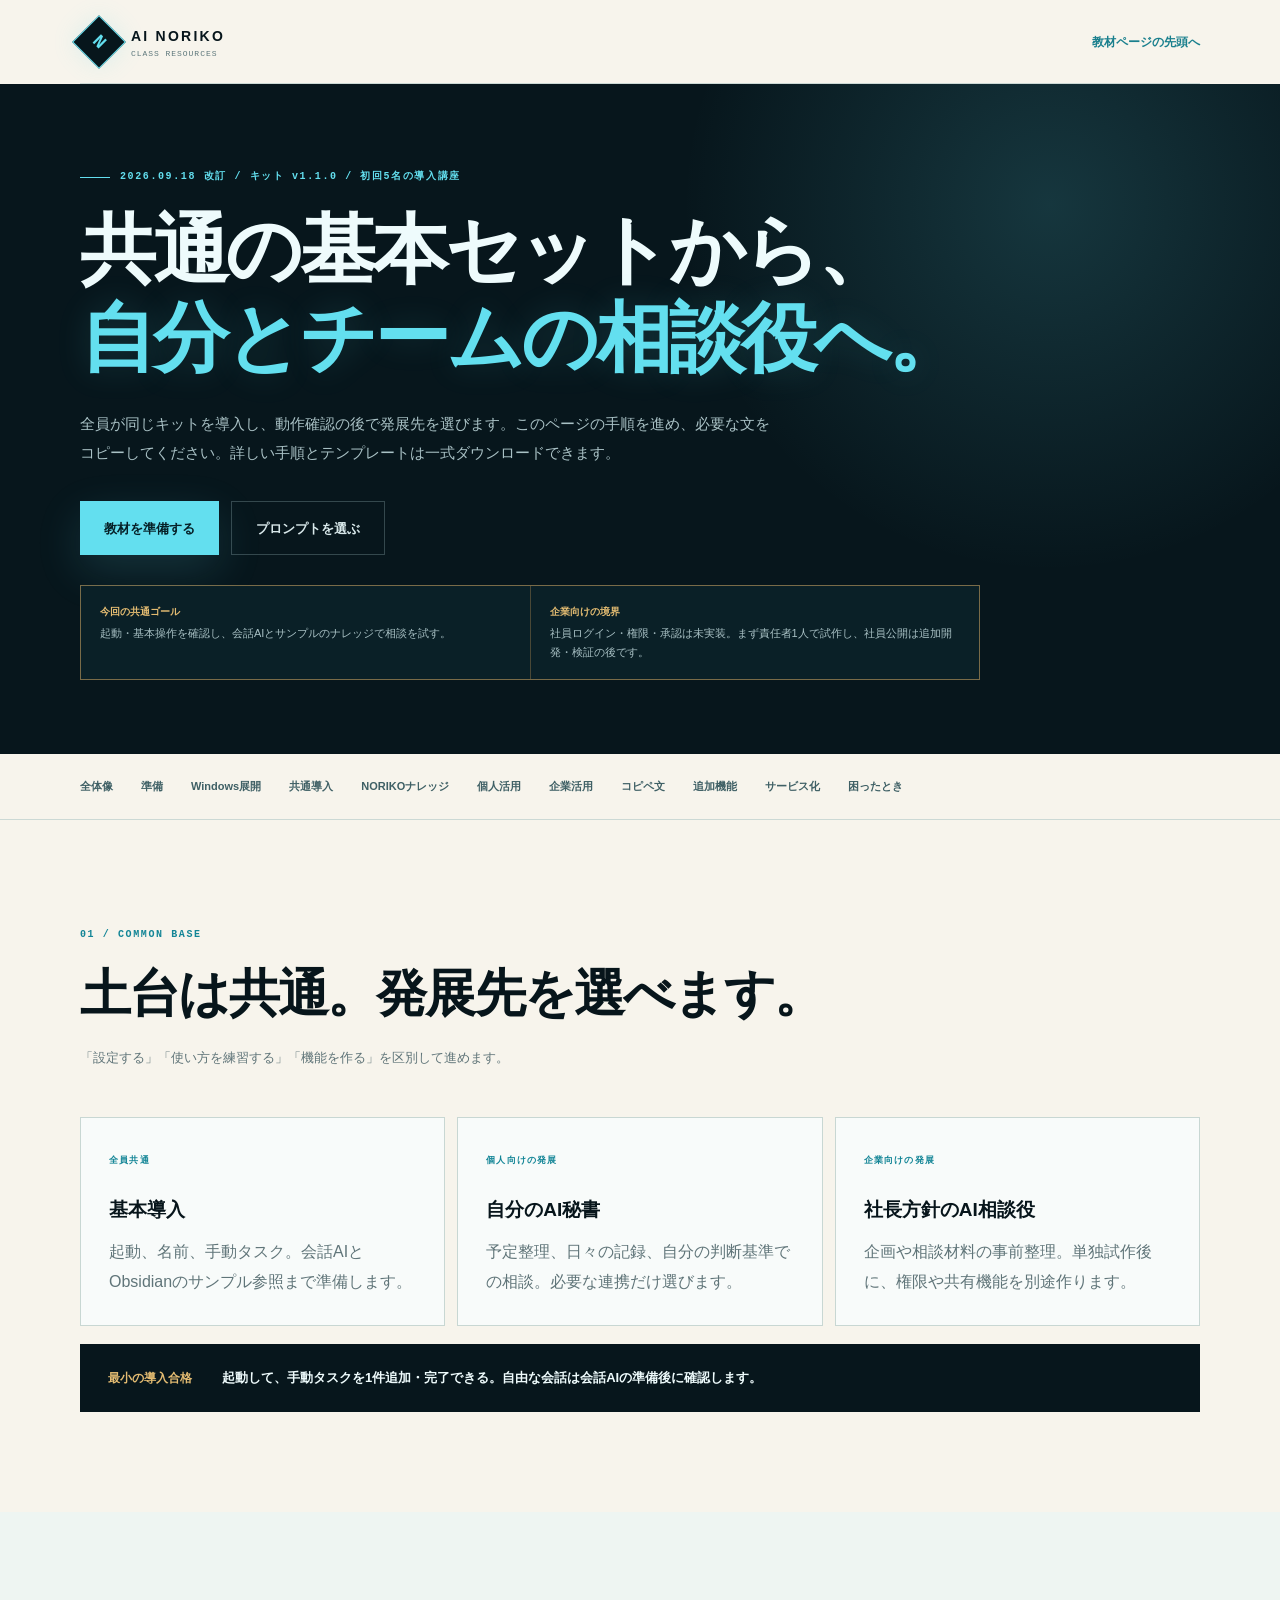
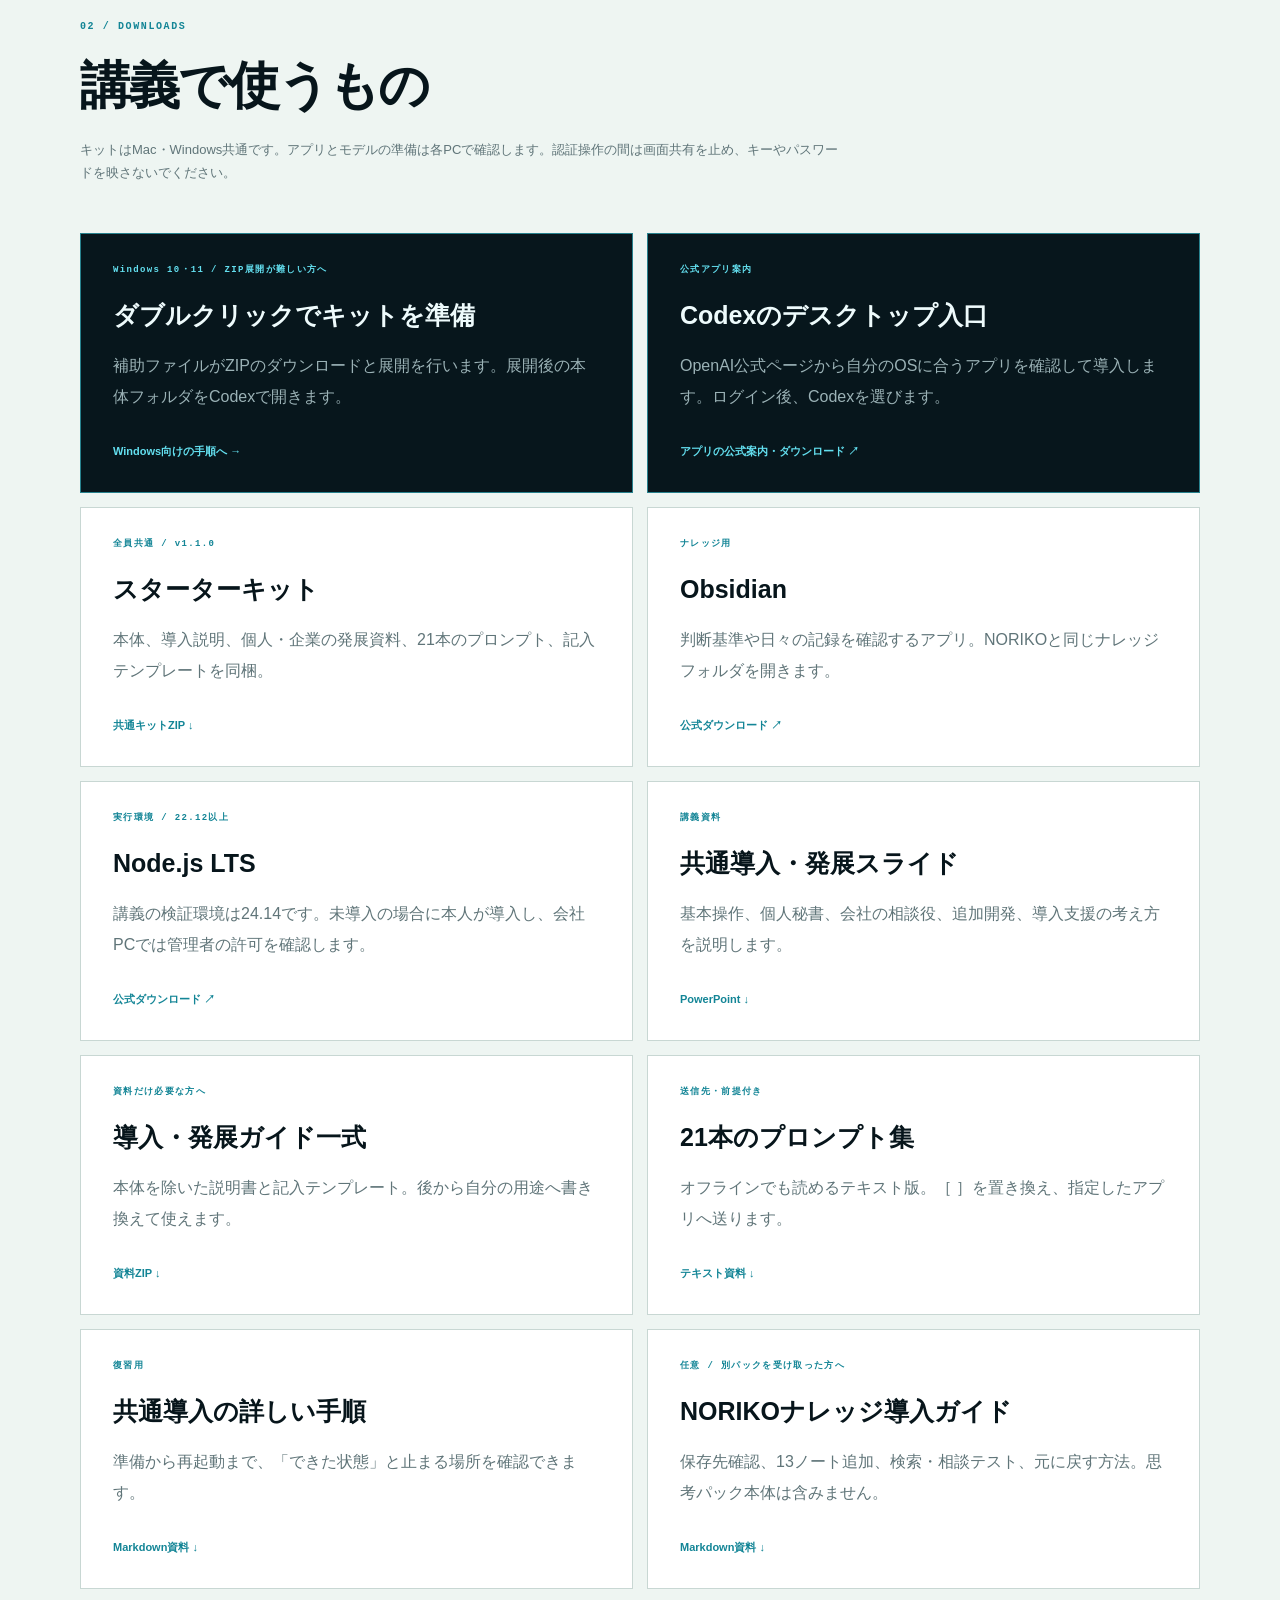
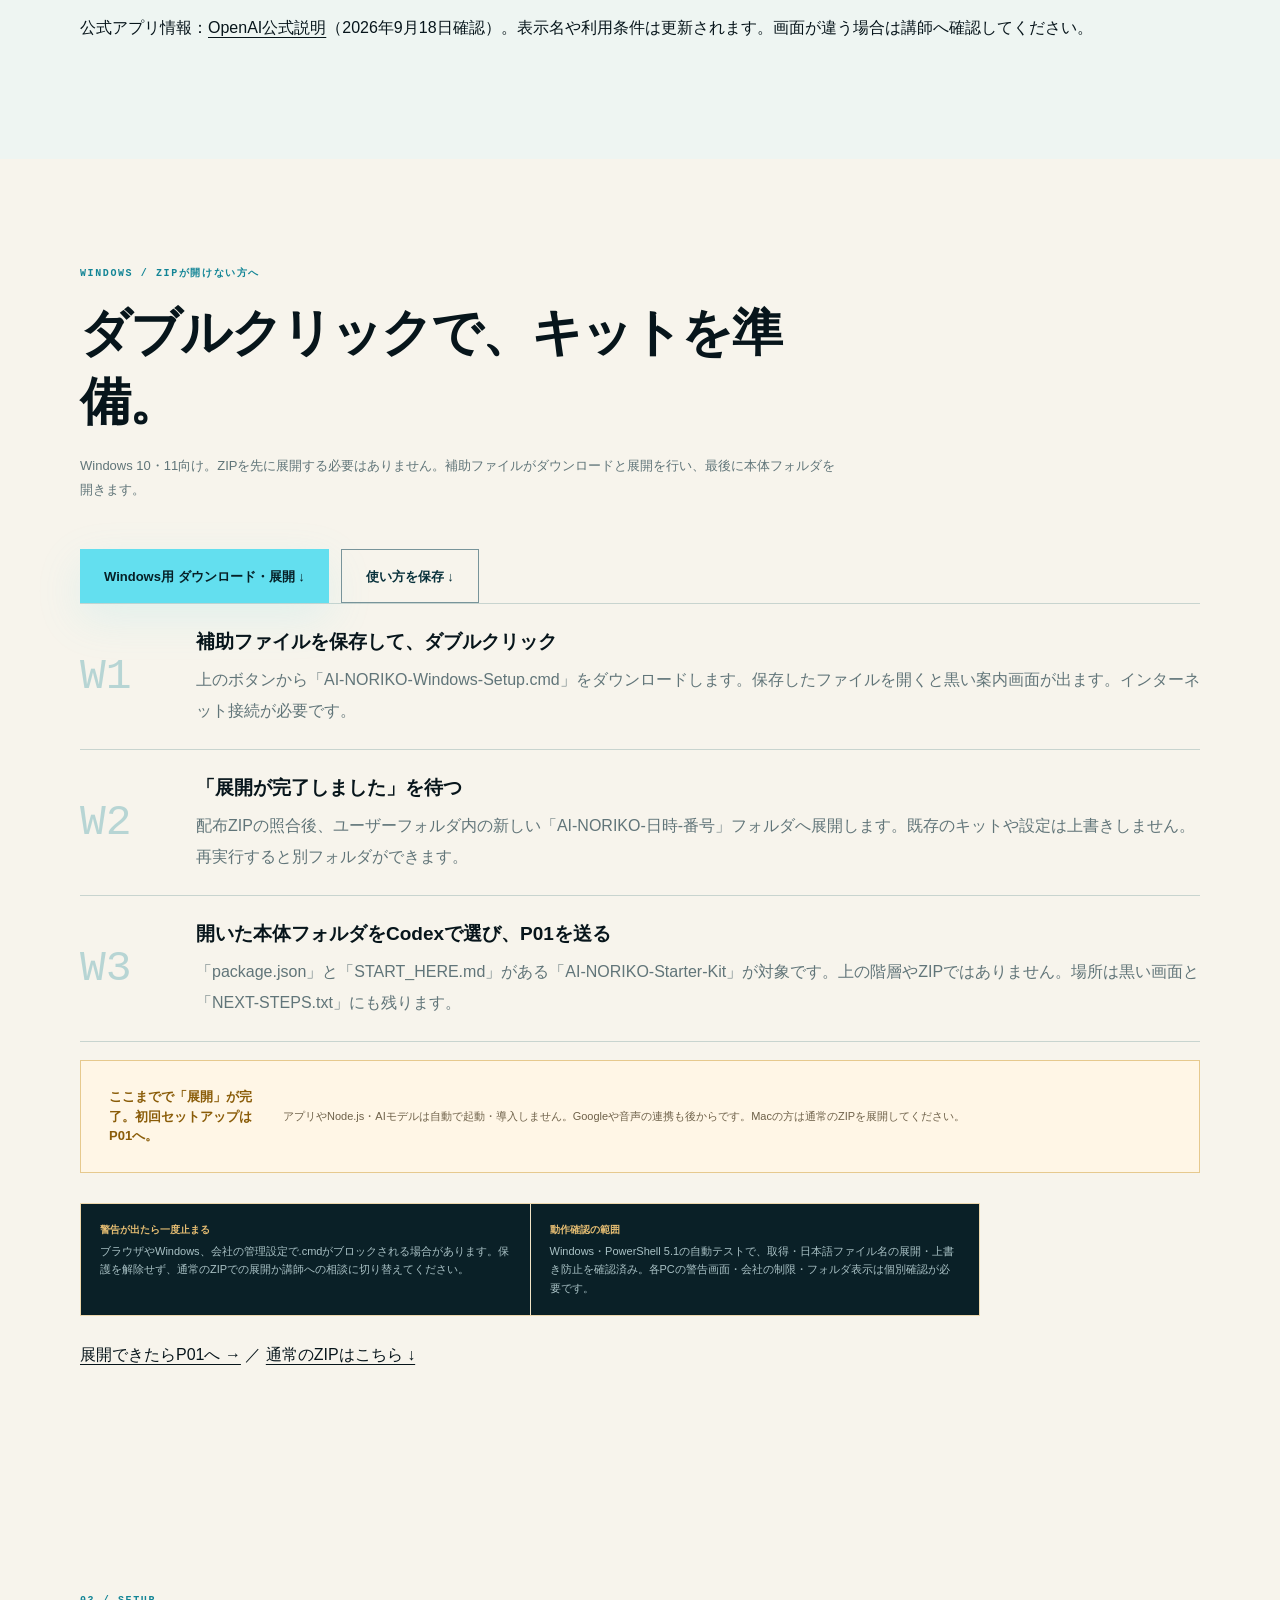
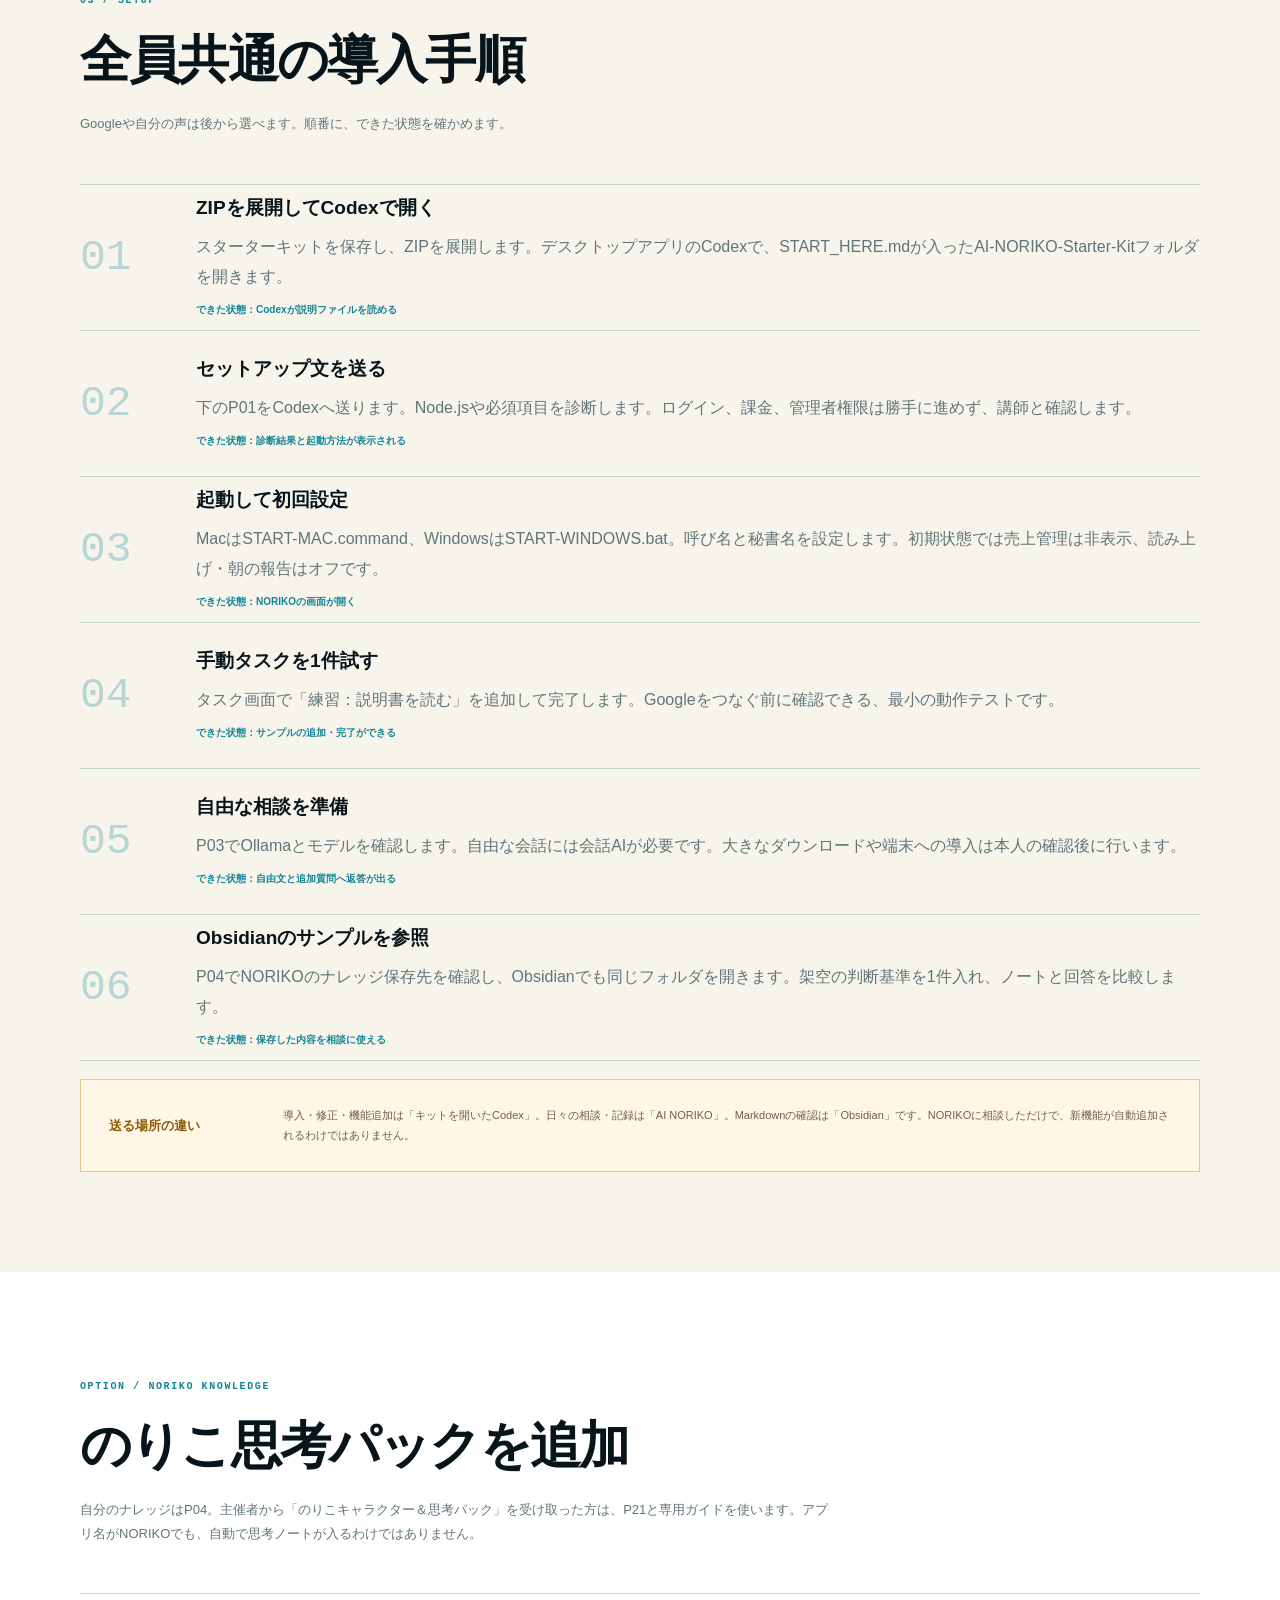
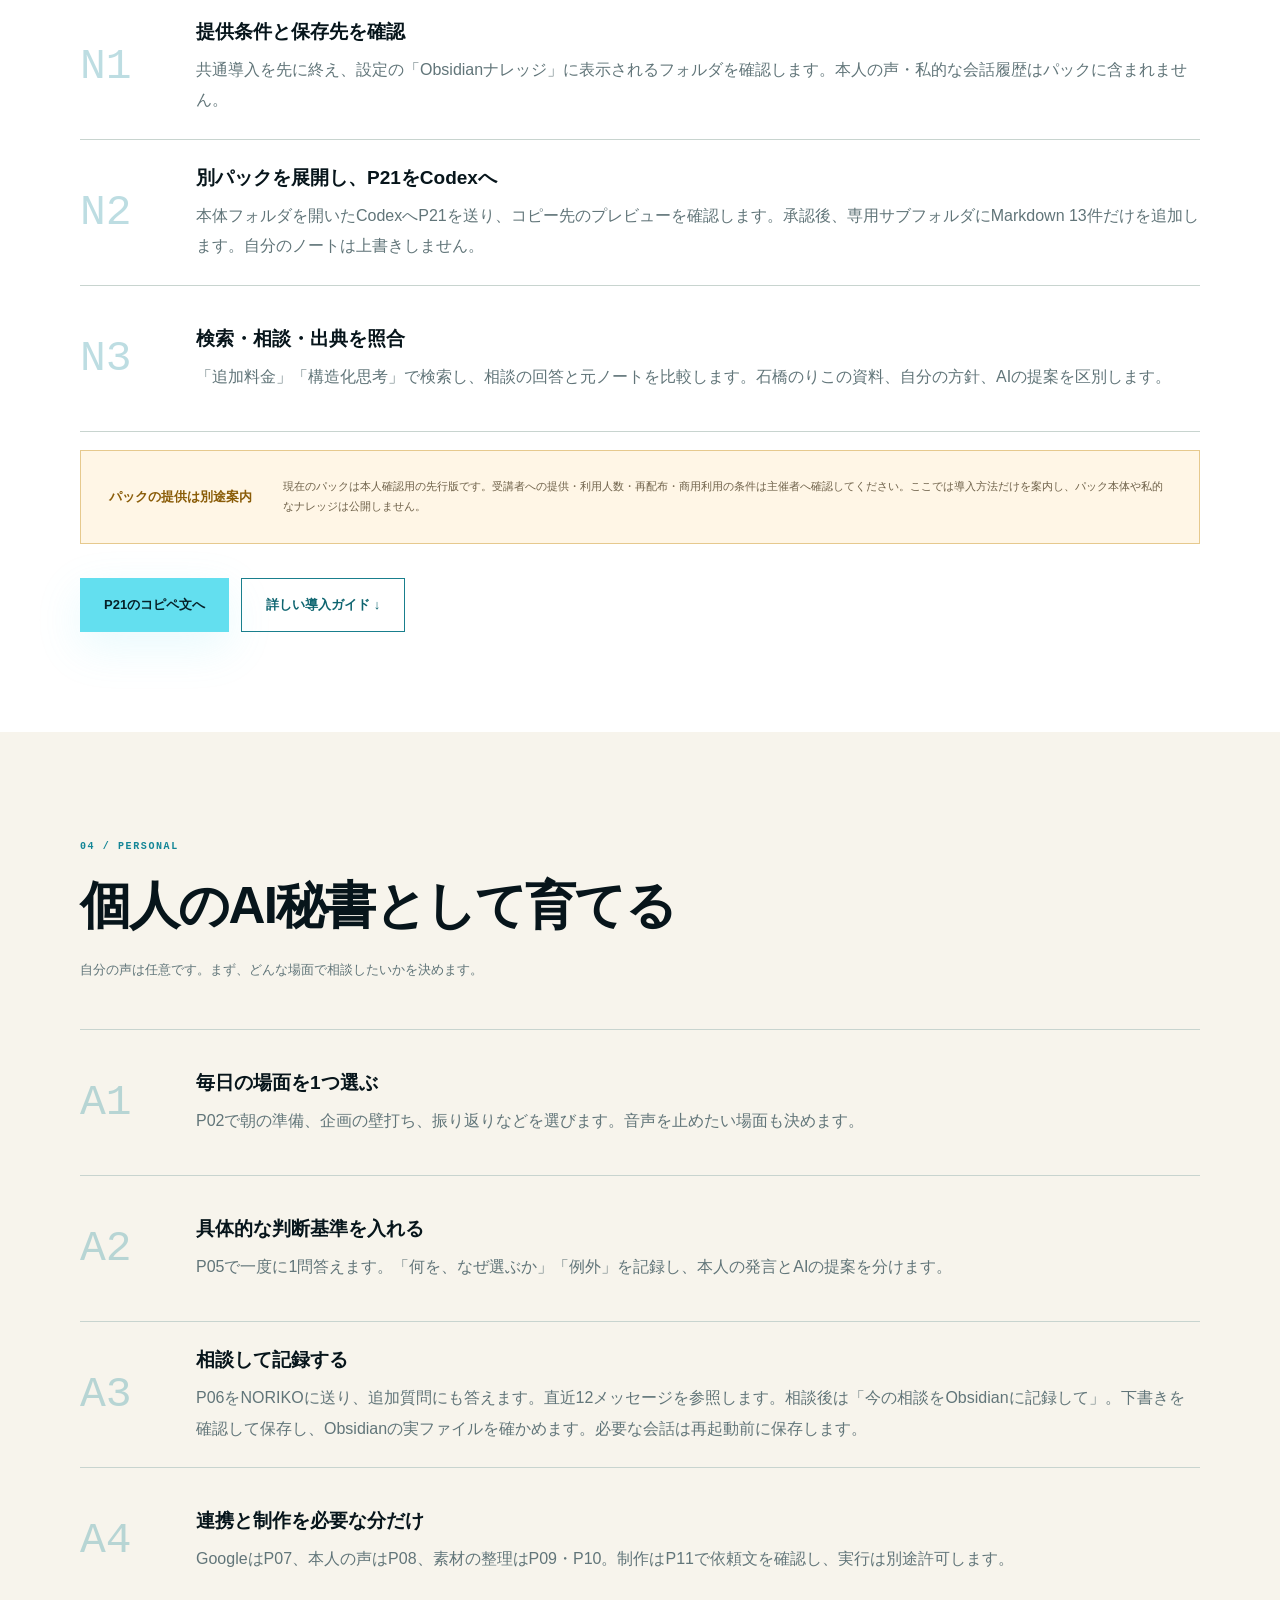
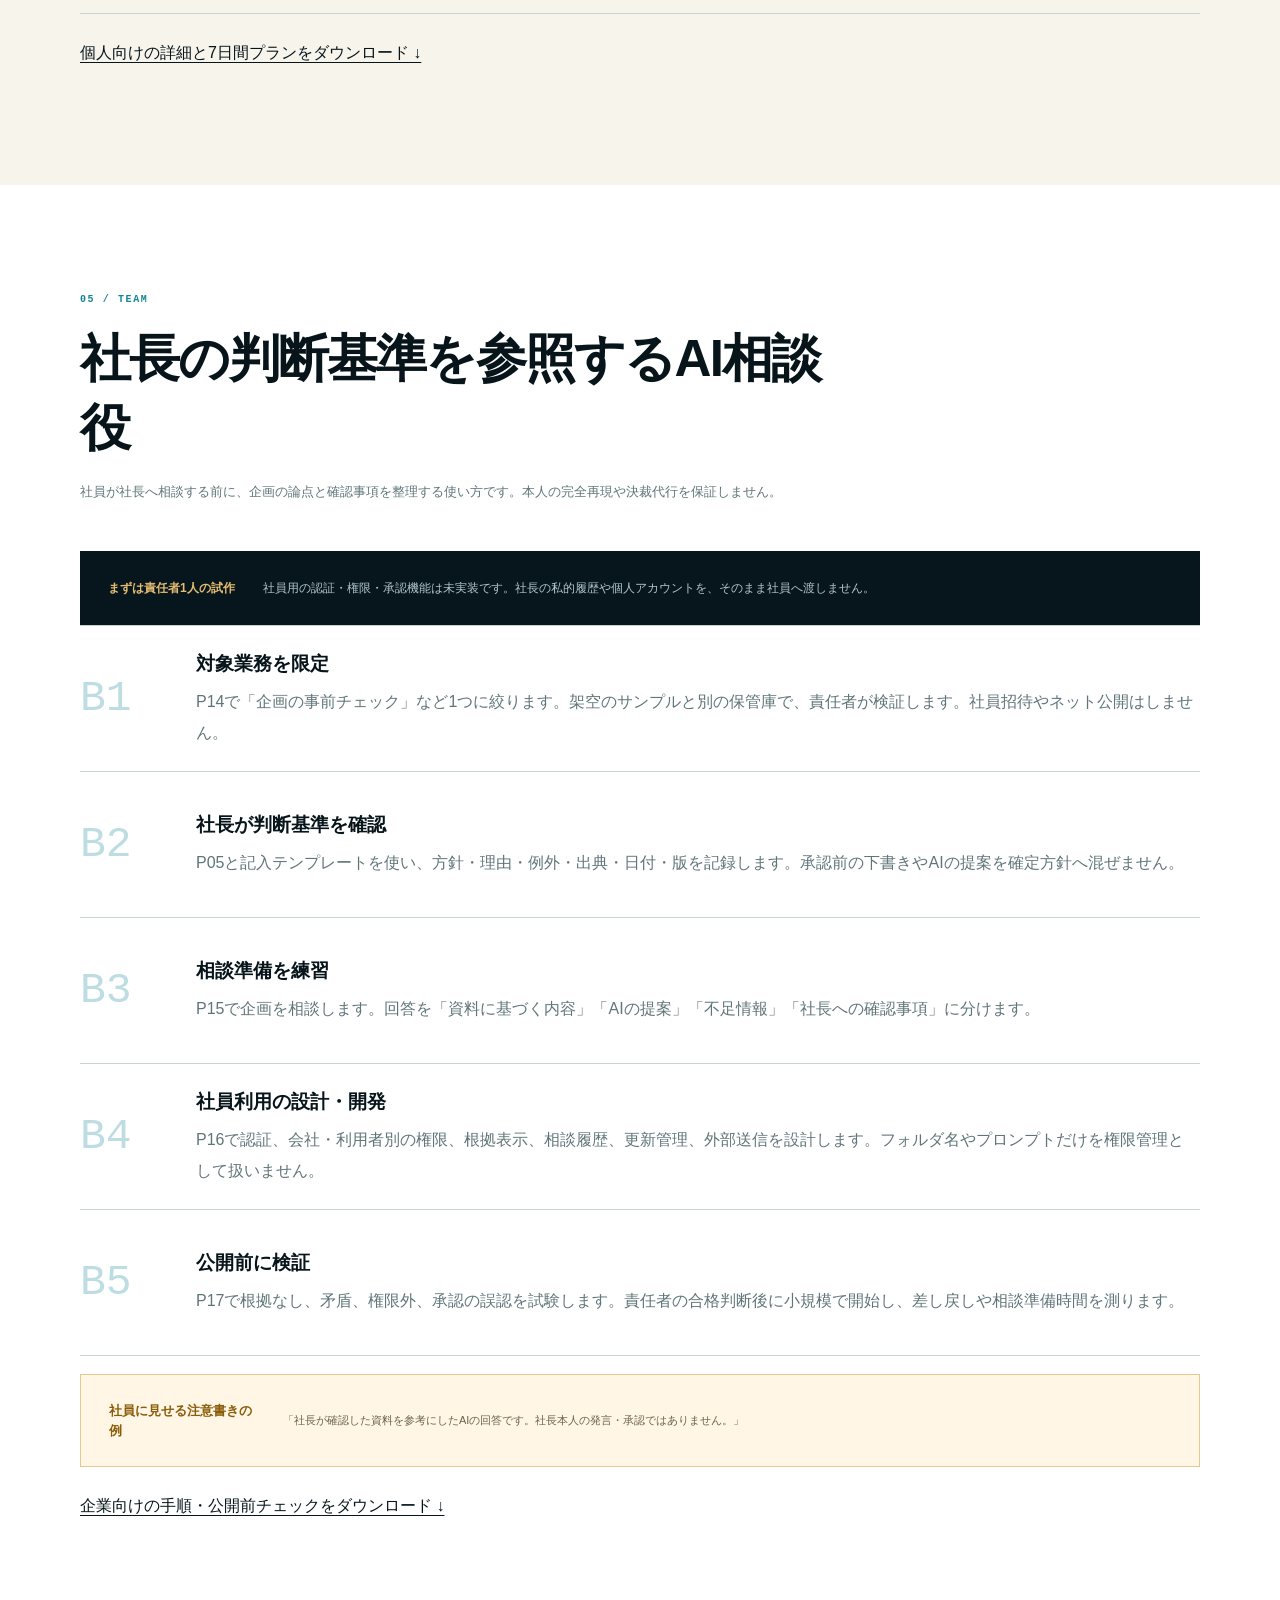
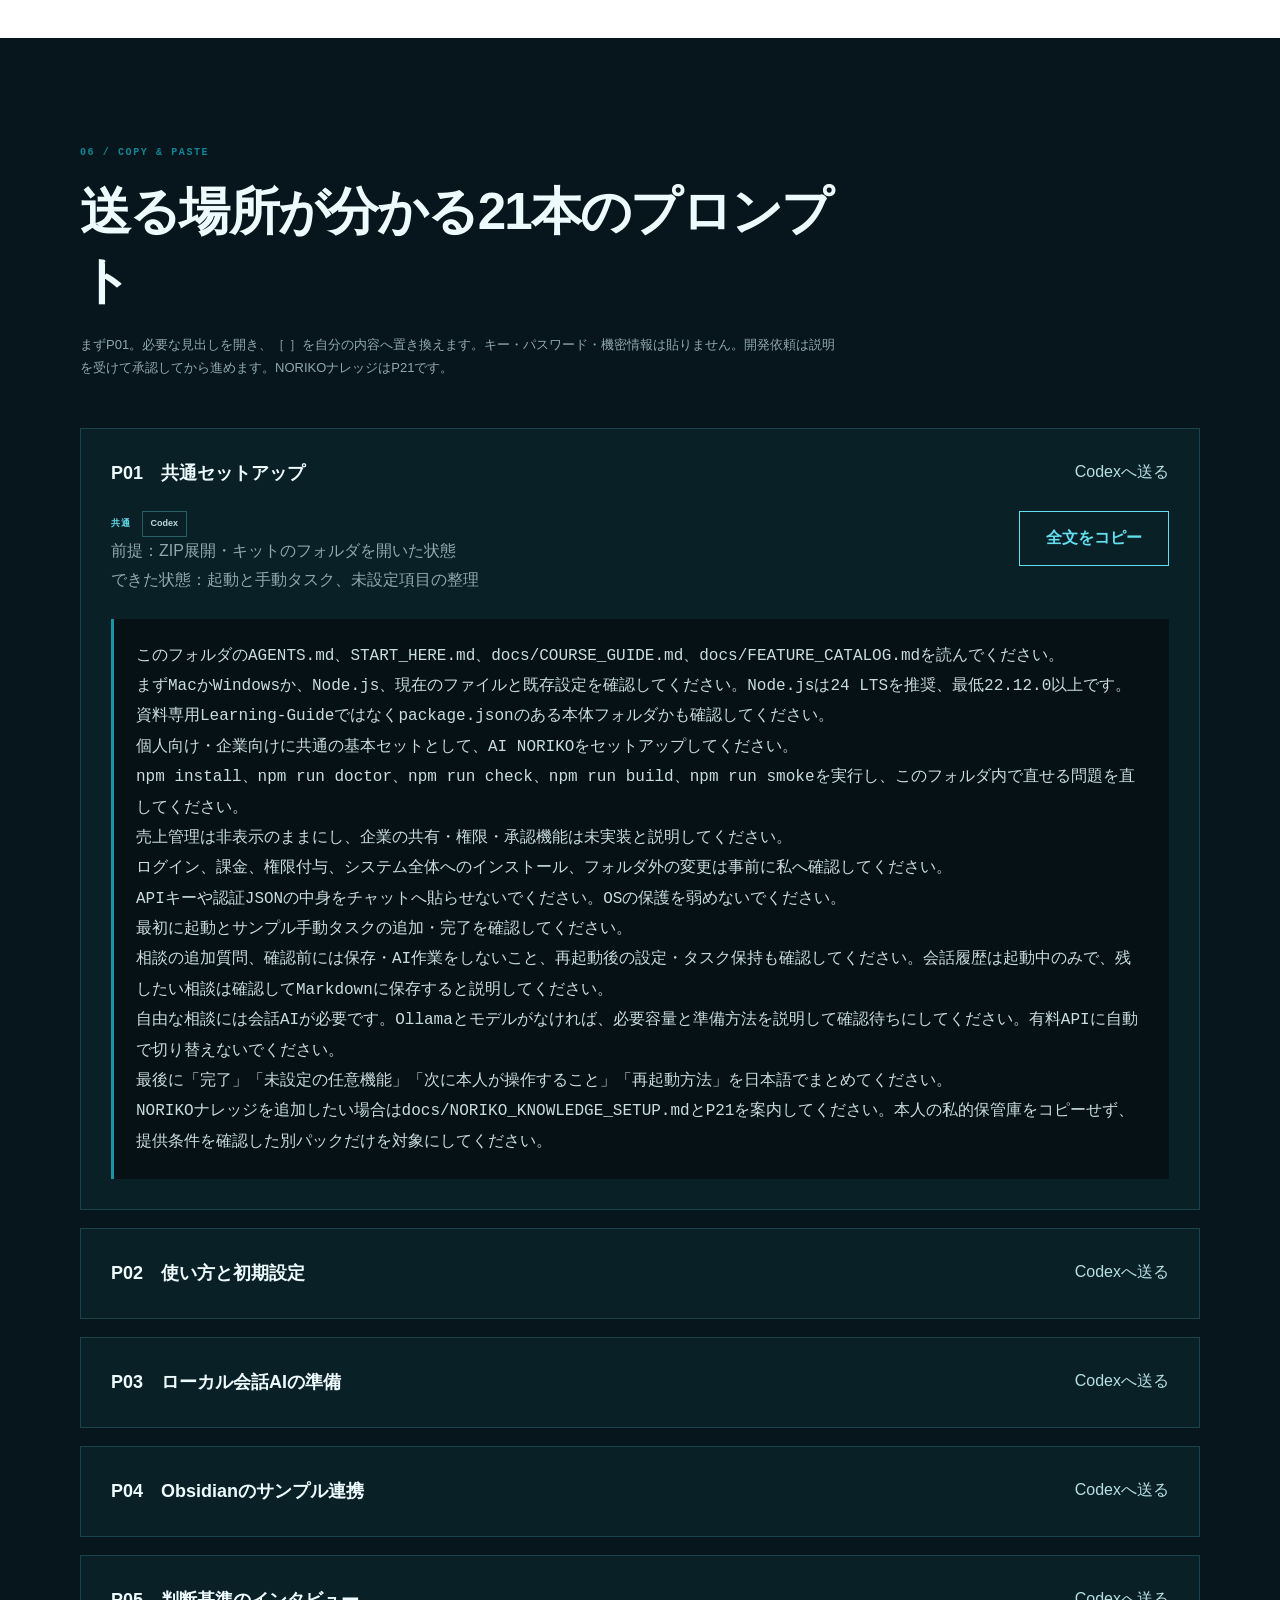
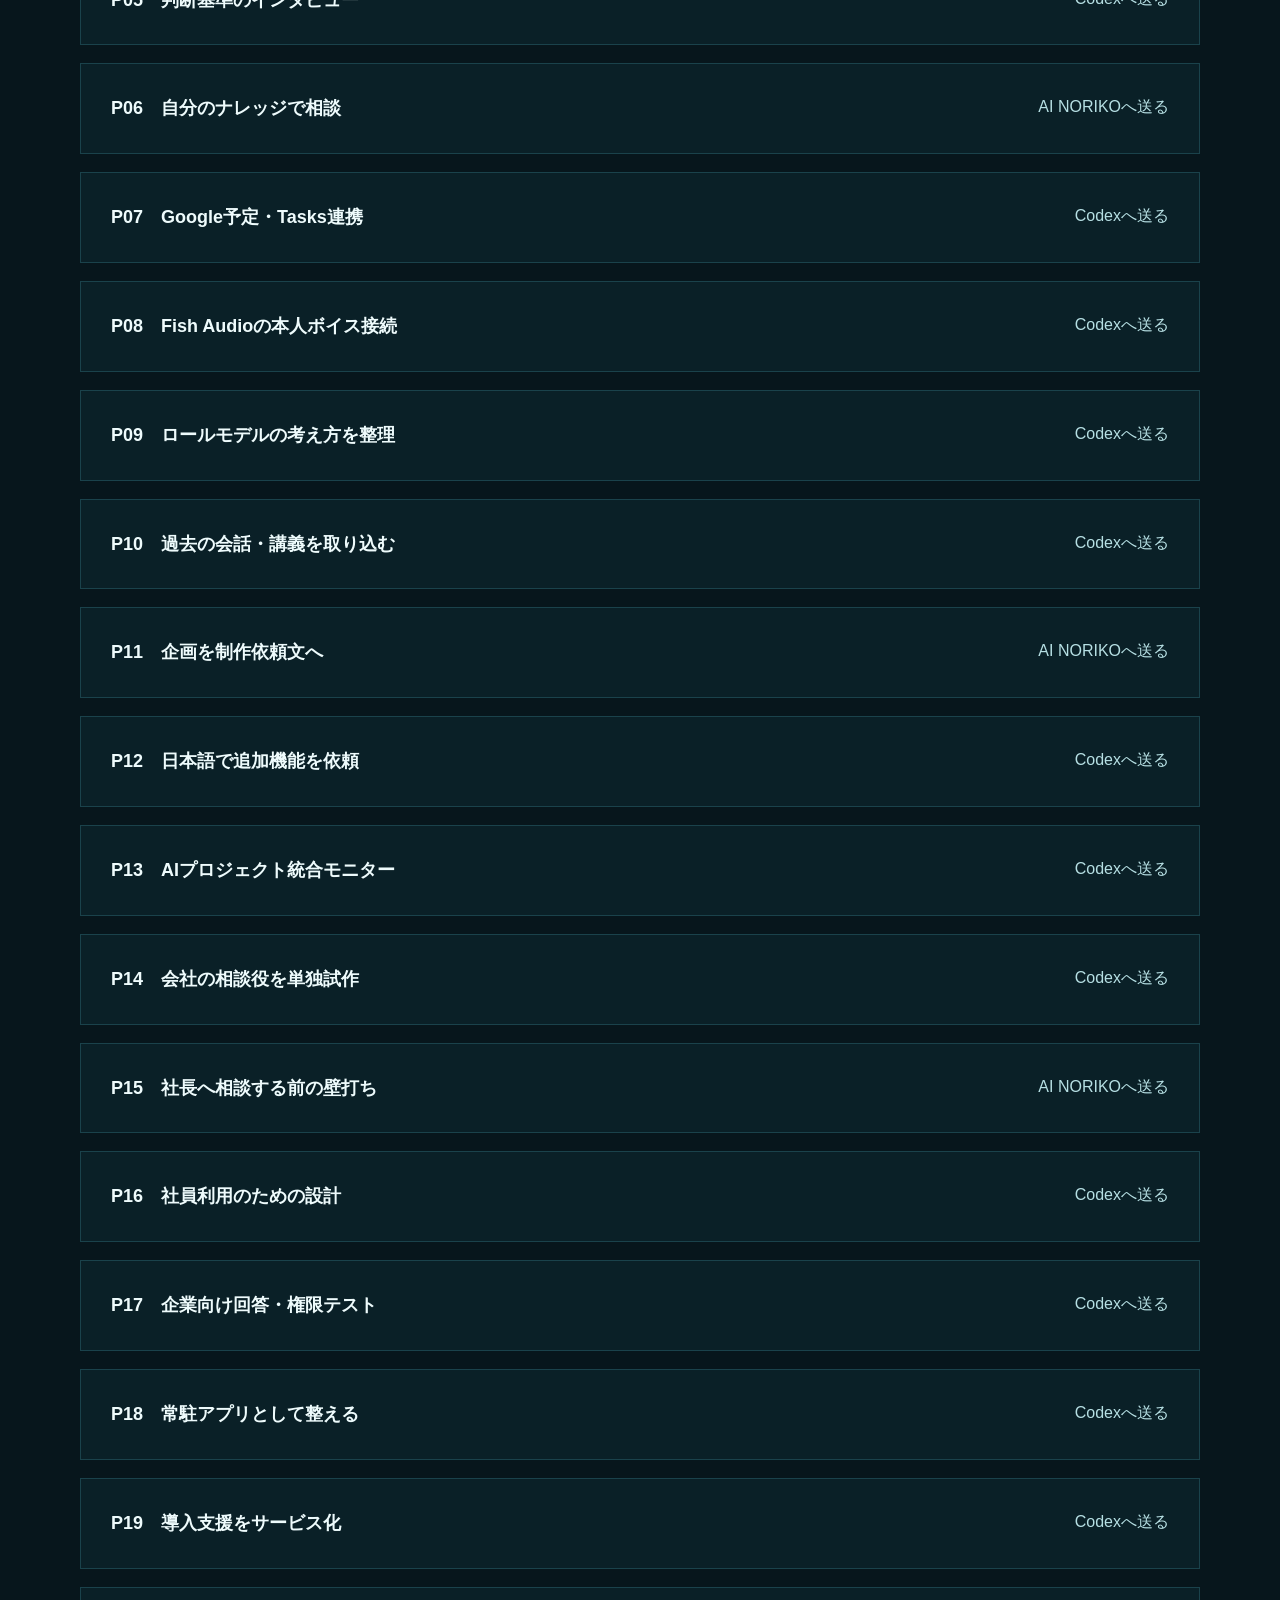
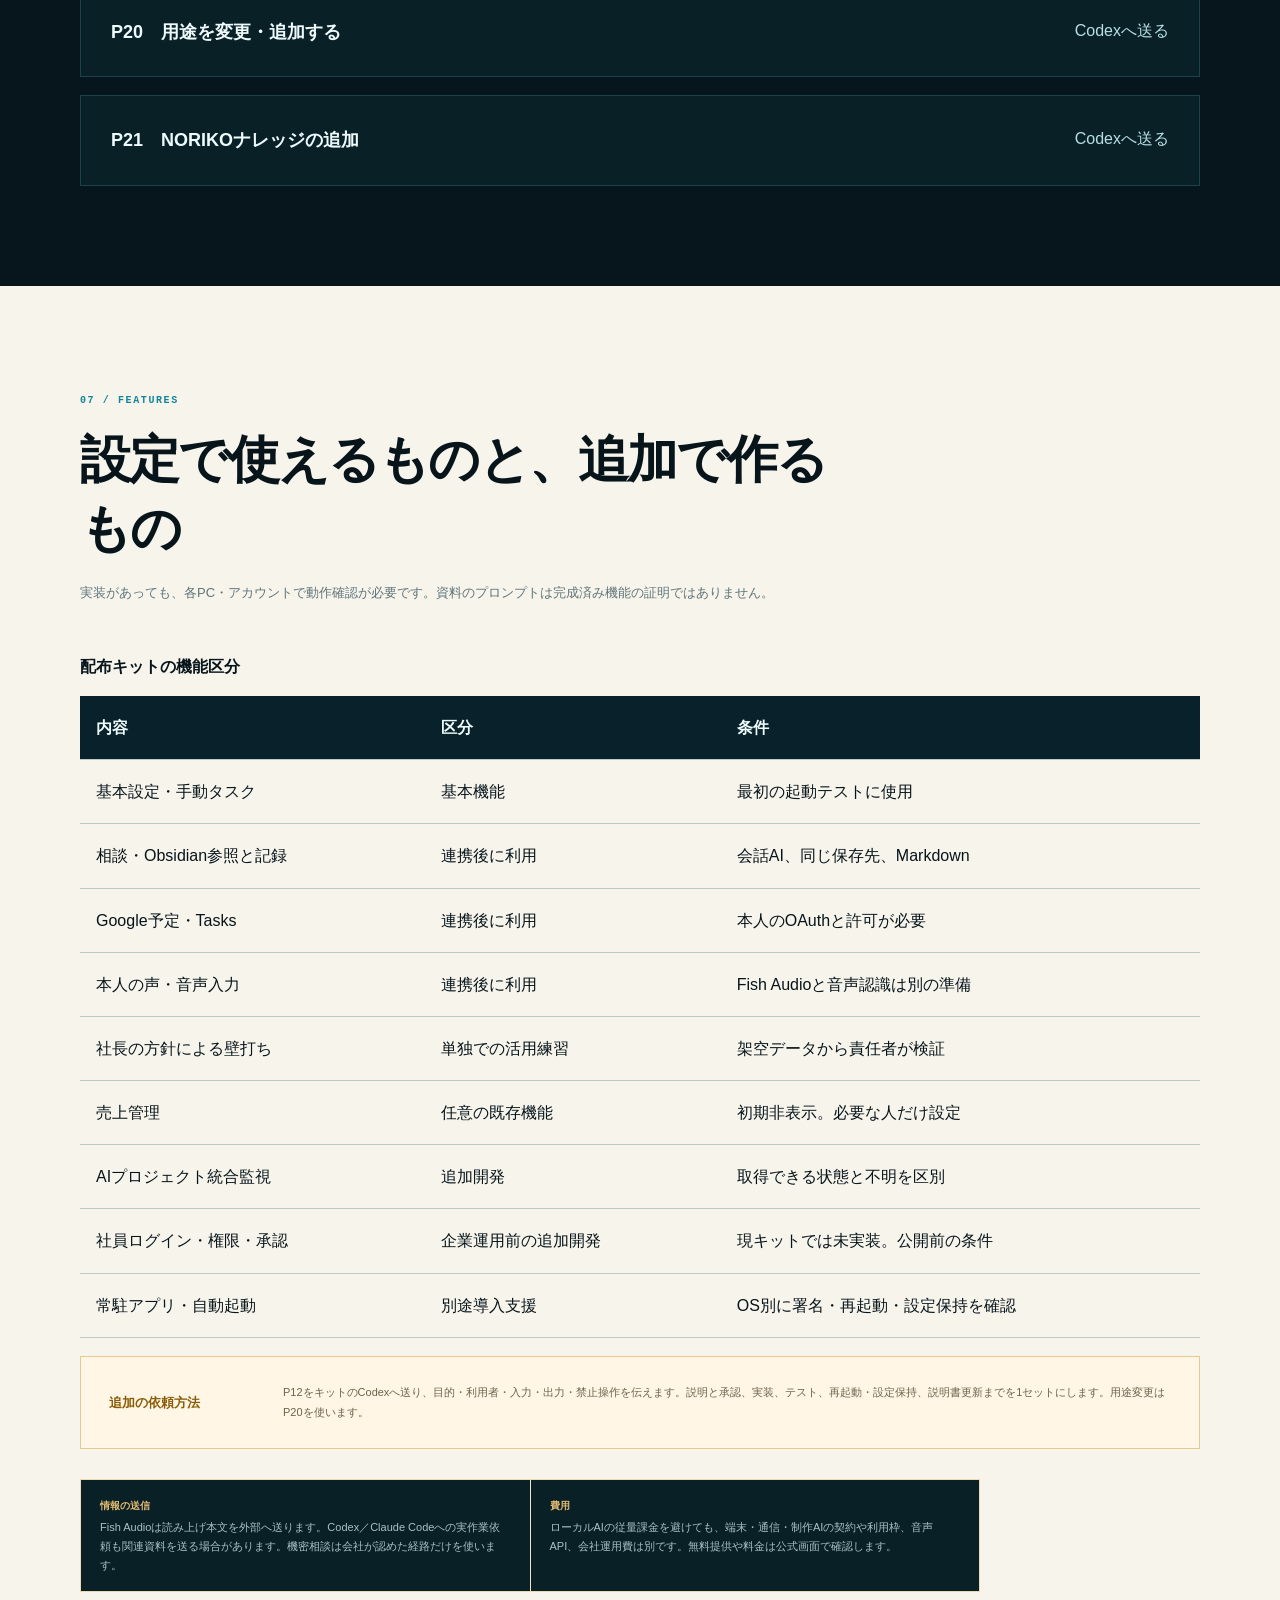
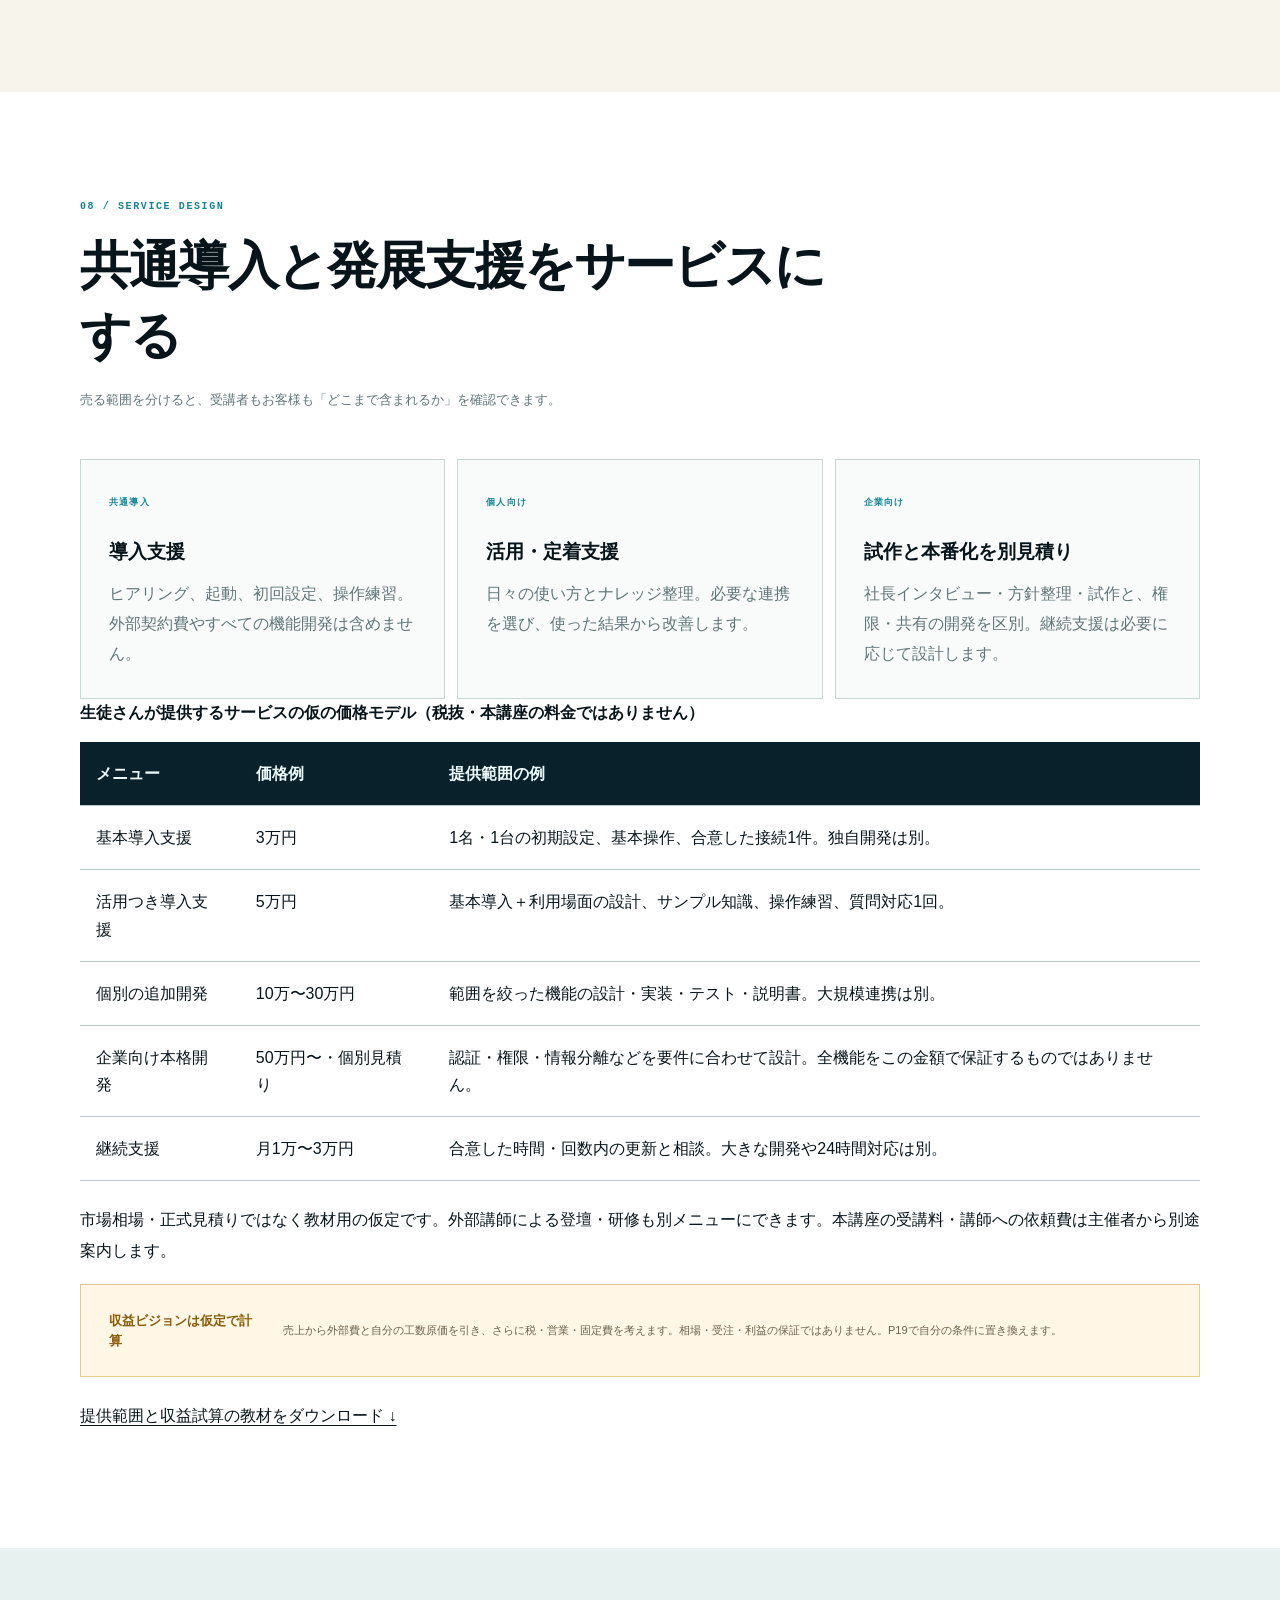
==== commit 82c7f19a: "Record successful Windows extraction verification in student guide" ====
--- a/docs/resources/index.html
+++ b/docs/resources/index.html
@@ -8,7 +8,7 @@
     <li><b>W3</b><div><strong>開いた本体フォルダをCodexで選び、P01を送る</strong><p>「package.json」と「START_HERE.md」がある「AI-NORIKO-Starter-Kit」が対象です。上の階層やZIPではありません。場所は黒い画面と「NEXT-STEPS.txt」にも残ります。</p></div></li>
   </ol>
   <div class="cost-guide"><strong>ここまでで「展開」が完了。初回セットアップはP01へ。</strong><p>アプリやNode.js・AIモデルは自動で起動・導入しません。Googleや音声の連携も後からです。Macの方は通常のZIPを展開してください。</p></div>
-  <div class="resource-alerts"><p><strong>警告が出たら一度止まる</strong> ブラウザやWindows、会社の管理設定で.cmdがブロックされる場合があります。保護を解除せず、通常のZIPでの展開か講師への相談に切り替えてください。</p><p><strong>動作確認の範囲</strong> Windowsの自動テストで検証しますが、各PCの警告画面・会社の制限・ネット環境までは保証できません。</p></div>
+  <div class="resource-alerts"><p><strong>警告が出たら一度止まる</strong> ブラウザやWindows、会社の管理設定で.cmdがブロックされる場合があります。保護を解除せず、通常のZIPでの展開か講師への相談に切り替えてください。</p><p><strong>動作確認の範囲</strong> Windows・PowerShell 5.1の自動テストで、取得・日本語ファイル名の展開・上書き防止を確認済み。各PCの警告画面・会社の制限・フォルダ表示は個別確認が必要です。</p></div>
   <p class="course-source"><a href="#P01">展開できたらP01へ →</a> ／ <a href="../downloads/AI-NORIKO-Starter-Kit.zip" download>通常のZIPはこちら ↓</a></p>
 </section>
 <section class="resource-section" id="setup"><div class="resource-title"><small>03 / SETUP</small><h2>全員共通の導入手順</h2><p>Googleや自分の声は後から選べます。順番に、できた状態を確かめます。</p></div><ol class="resource-steps"><li><b>01</b><div><strong>ZIPを展開してCodexで開く</strong><p>スターターキットを保存し、ZIPを展開します。デスクトップアプリのCodexで、START_HERE.mdが入ったAI-NORIKO-Starter-Kitフォルダを開きます。</p><em>できた状態：Codexが説明ファイルを読める</em></div></li><li><b>02</b><div><strong>セットアップ文を送る</strong><p>下のP01をCodexへ送ります。Node.jsや必須項目を診断します。ログイン、課金、管理者権限は勝手に進めず、講師と確認します。</p><em>できた状態：診断結果と起動方法が表示される</em></div></li><li><b>03</b><div><strong>起動して初回設定</strong><p>MacはSTART-MAC.command、WindowsはSTART-WINDOWS.bat。呼び名と秘書名を設定します。初期状態では売上管理は非表示、読み上げ・朝の報告はオフです。</p><em>できた状態：NORIKOの画面が開く</em></div></li><li><b>04</b><div><strong>手動タスクを1件試す</strong><p>タスク画面で「練習：説明書を読む」を追加して完了します。Googleをつなぐ前に確認できる、最小の動作テストです。</p><em>できた状態：サンプルの追加・完了ができる</em></div></li><li><b>05</b><div><strong>自由な相談を準備</strong><p>P03でOllamaとモデルを確認します。自由な会話には会話AIが必要です。大きなダウンロードや端末への導入は本人の確認後に行います。</p><em>できた状態：自由文と追加質問へ返答が出る</em></div></li><li><b>06</b><div><strong>Obsidianのサンプルを参照</strong><p>P04でNORIKOのナレッジ保存先を確認し、Obsidianでも同じフォルダを開きます。架空の判断基準を1件入れ、ノートと回答を比較します。</p><em>できた状態：保存した内容を相談に使える</em></div></li></ol><div class="cost-guide"><strong>送る場所の違い</strong><p>導入・修正・機能追加は「キットを開いたCodex」。日々の相談・記録は「AI NORIKO」。Markdownの確認は「Obsidian」です。NORIKOに相談しただけで、新機能が自動追加されるわけではありません。</p></div></section><section class="resource-section resource-options" id="noriko-knowledge"><div class="resource-title"><small>OPTION / NORIKO KNOWLEDGE</small><h2>のりこ思考パックを追加</h2><p>自分のナレッジはP04。主催者から「のりこキャラクター＆思考パック」を受け取った方は、P21と専用ガイドを使います。アプリ名がNORIKOでも、自動で思考ノートが入るわけではありません。</p></div><ol class="resource-steps"><li><b>N1</b><div><strong>提供条件と保存先を確認</strong><p>共通導入を先に終え、設定の「Obsidianナレッジ」に表示されるフォルダを確認します。本人の声・私的な会話履歴はパックに含まれません。</p></div></li><li><b>N2</b><div><strong>別パックを展開し、P21をCodexへ</strong><p>本体フォルダを開いたCodexへP21を送り、コピー先のプレビューを確認します。承認後、専用サブフォルダにMarkdown 13件だけを追加します。自分のノートは上書きしません。</p></div></li><li><b>N3</b><div><strong>検索・相談・出典を照合</strong><p>「追加料金」「構造化思考」で検索し、相談の回答と元ノートを比較します。石橋のりこの資料、自分の方針、AIの提案を区別します。</p></div></li></ol><div class="cost-guide"><strong>パックの提供は別途案内</strong><p>現在のパックは本人確認用の先行版です。受講者への提供・利用人数・再配布・商用利用の条件は主催者へ確認してください。ここでは導入方法だけを案内し、パック本体や私的なナレッジは公開しません。</p></div><div class="resource-actions"><a class="button primary" href="#P21">P21のコピペ文へ</a><a class="button secondary" href="../downloads/guide/docs/NORIKO_KNOWLEDGE_SETUP.md" download="">詳しい導入ガイド ↓</a></div></section><section class="resource-section" id="personal"><div class="resource-title"><small>04 / PERSONAL</small><h2>個人のAI秘書として育てる</h2><p>自分の声は任意です。まず、どんな場面で相談したいかを決めます。</p></div><ol class="resource-steps"><li><b>A1</b><div><strong>毎日の場面を1つ選ぶ</strong><p>P02で朝の準備、企画の壁打ち、振り返りなどを選びます。音声を止めたい場面も決めます。</p></div></li><li><b>A2</b><div><strong>具体的な判断基準を入れる</strong><p>P05で一度に1問答えます。「何を、なぜ選ぶか」「例外」を記録し、本人の発言とAIの提案を分けます。</p></div></li><li><b>A3</b><div><strong>相談して記録する</strong><p>P06をNORIKOに送り、追加質問にも答えます。直近12メッセージを参照します。相談後は「今の相談をObsidianに記録して」。下書きを確認して保存し、Obsidianの実ファイルを確かめます。必要な会話は再起動前に保存します。</p></div></li><li><b>A4</b><div><strong>連携と制作を必要な分だけ</strong><p>GoogleはP07、本人の声はP08、素材の整理はP09・P10。制作はP11で依頼文を確認し、実行は別途許可します。</p></div></li></ol><p class="course-source"><a href="../downloads/guide/docs/PERSONAL_PLAYBOOK.md" download="">個人向けの詳細と7日間プランをダウンロード ↓</a></p></section><section class="resource-section resource-options" id="team"><div class="resource-title"><small>05 / TEAM</small><h2>社長の判断基準を参照するAI相談役</h2><p>社員が社長へ相談する前に、企画の論点と確認事項を整理する使い方です。本人の完全再現や決裁代行を保証しません。</p></div><div class="resource-rule"><strong>まずは責任者1人の試作</strong><p>社員用の認証・権限・承認機能は未実装です。社長の私的履歴や個人アカウントを、そのまま社員へ渡しません。</p></div><ol class="resource-steps"><li><b>B1</b><div><strong>対象業務を限定</strong><p>P14で「企画の事前チェック」など1つに絞ります。架空のサンプルと別の保管庫で、責任者が検証します。社員招待やネット公開はしません。</p></div></li><li><b>B2</b><div><strong>社長が判断基準を確認</strong><p>P05と記入テンプレートを使い、方針・理由・例外・出典・日付・版を記録します。承認前の下書きやAIの提案を確定方針へ混ぜません。</p></div></li><li><b>B3</b><div><strong>相談準備を練習</strong><p>P15で企画を相談します。回答を「資料に基づく内容」「AIの提案」「不足情報」「社長への確認事項」に分けます。</p></div></li><li><b>B4</b><div><strong>社員利用の設計・開発</strong><p>P16で認証、会社・利用者別の権限、根拠表示、相談履歴、更新管理、外部送信を設計します。フォルダ名やプロンプトだけを権限管理として扱いません。</p></div></li><li><b>B5</b><div><strong>公開前に検証</strong><p>P17で根拠なし、矛盾、権限外、承認の誤認を試験します。責任者の合格判断後に小規模で開始し、差し戻しや相談準備時間を測ります。</p></div></li></ol><div class="cost-guide"><strong>社員に見せる注意書きの例</strong><p>「社長が確認した資料を参考にしたAIの回答です。社長本人の発言・承認ではありません。」</p></div><p class="course-source"><a href="../downloads/guide/docs/TEAM_PLAYBOOK.md" download="">企業向けの手順・公開前チェックをダウンロード ↓</a></p></section><section class="resource-section resource-dark" id="prompts"><div class="resource-title"><small>06 / COPY &amp; PASTE</small><h2>送る場所が分かる21本のプロンプト</h2><p>まずP01。必要な見出しを開き、［ ］を自分の内容へ置き換えます。キー・パスワード・機密情報は貼りません。開発依頼は説明を受けて承認してから進めます。NORIKOナレッジはP21です。</p></div><div class="resource-prompts"><details class="resource-prompt" id="P01" open=""><summary><strong>P01　共通セットアップ</strong><span>Codexへ送る</span></summary><div class="resource-prompt-head"><div><div class="prompt-meta"><small>共通</small><span>Codex</span></div><p>前提：ZIP展開・キットのフォルダを開いた状態</p><p>できた状態：起動と手動タスク、未設定項目の整理</p></div><button type="button" aria-label="共通セットアップをコピー">全文をコピー</button></div><p role="status" aria-live="polite"></p><pre><code>このフォルダのAGENTS.md、START_HERE.md、docs/COURSE_GUIDE.md、docs/FEATURE_CATALOG.mdを読んでください。
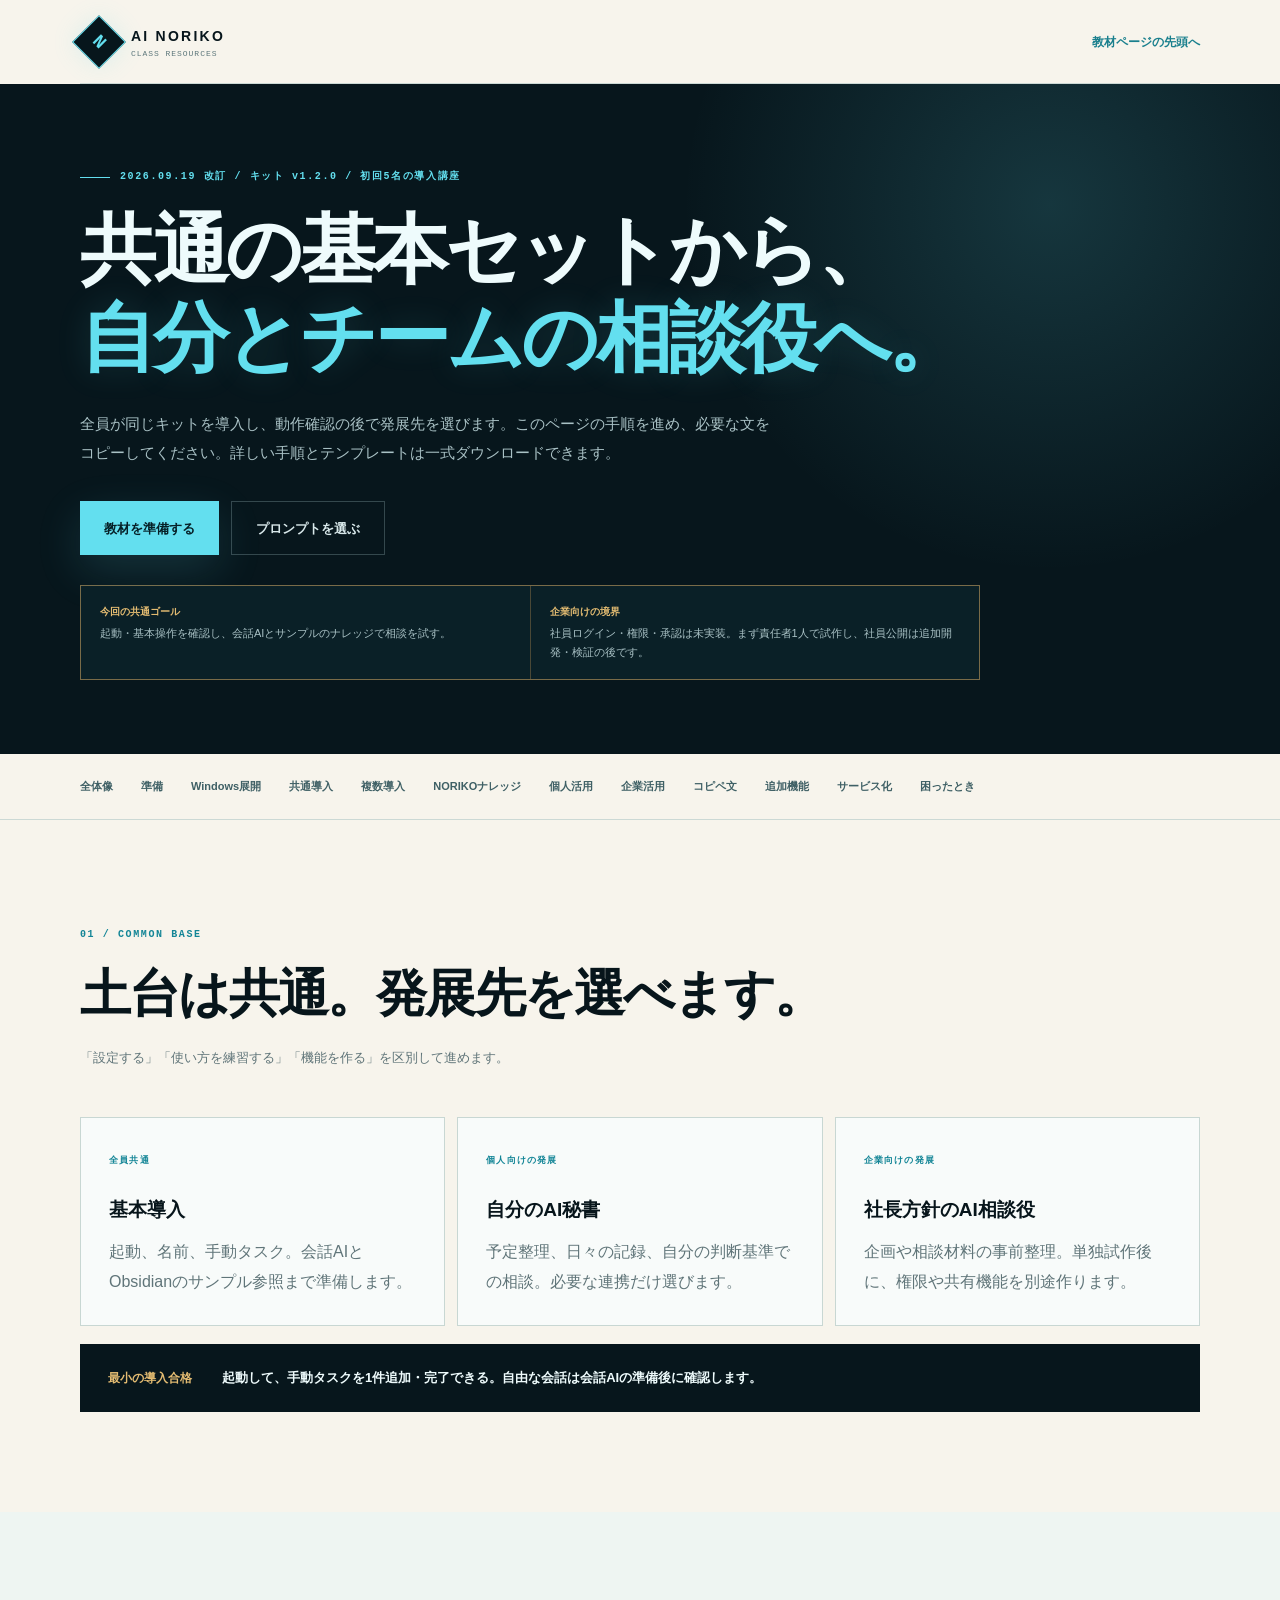
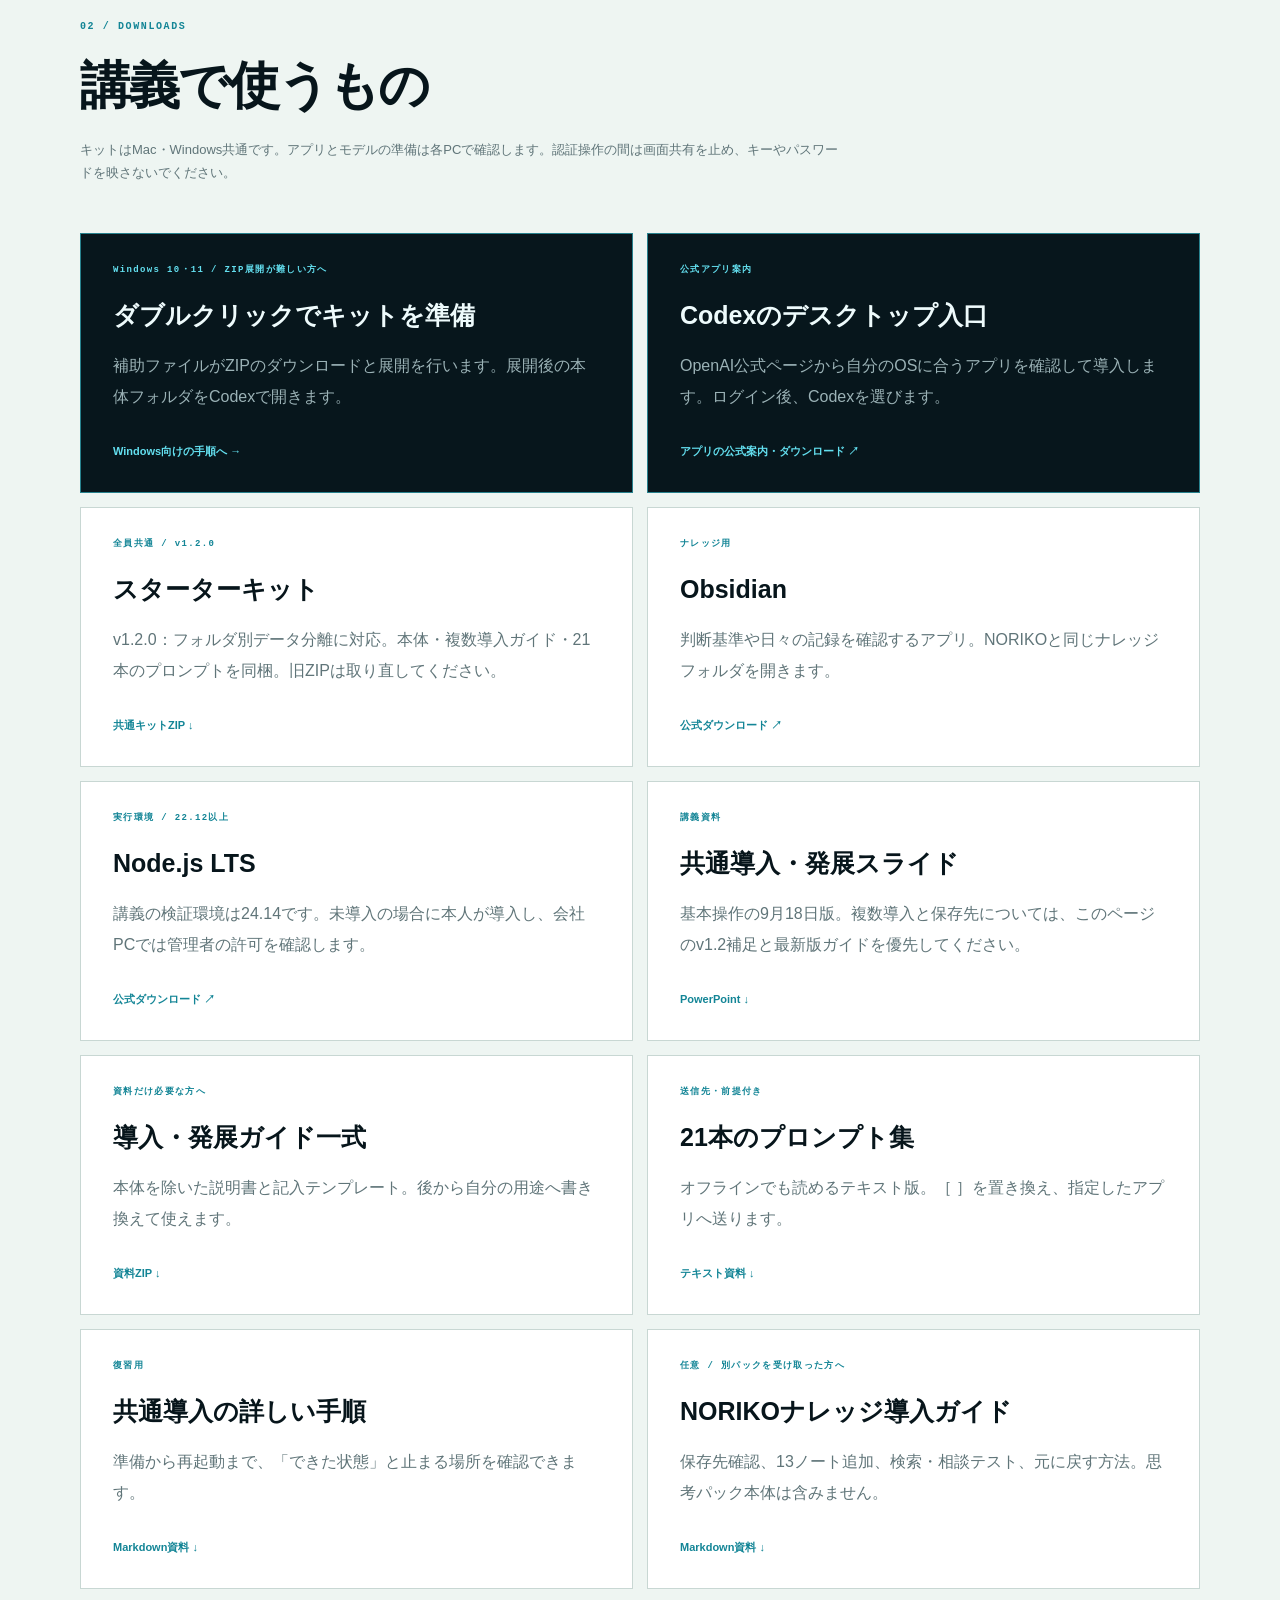
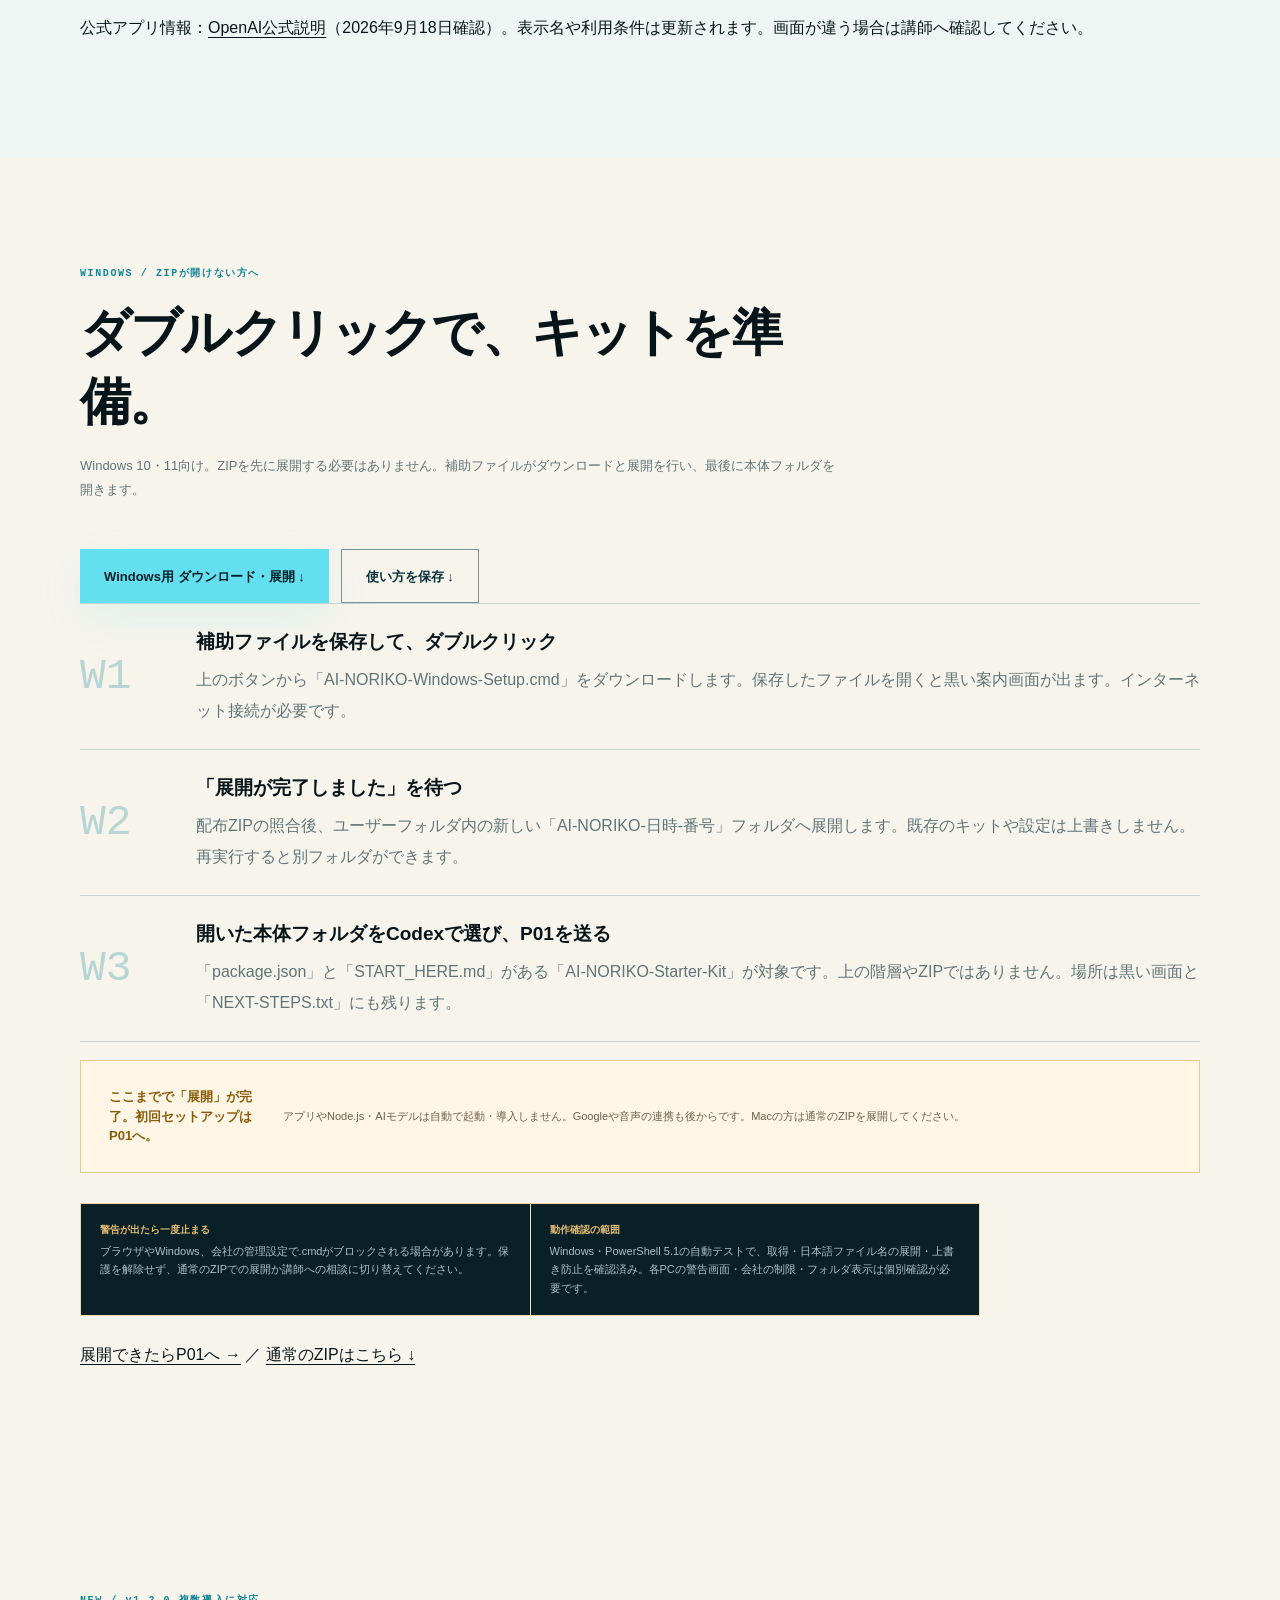
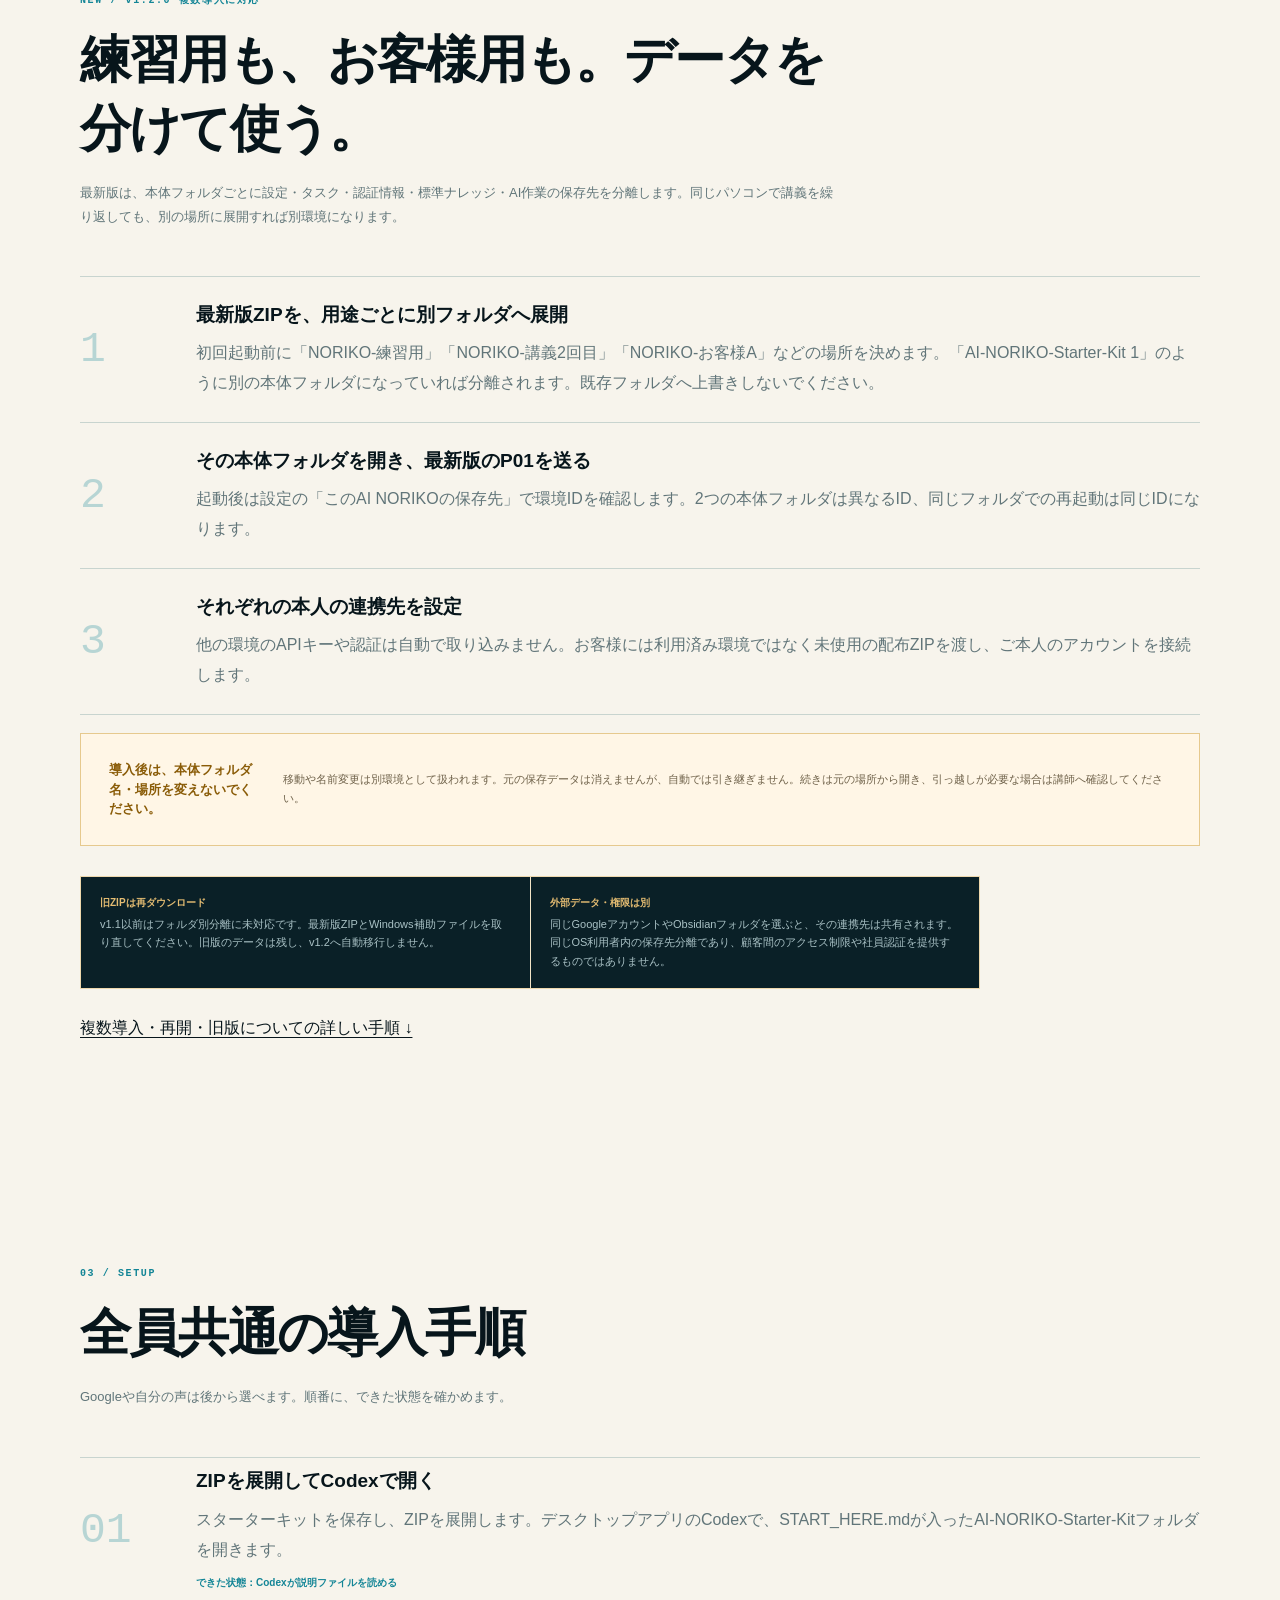
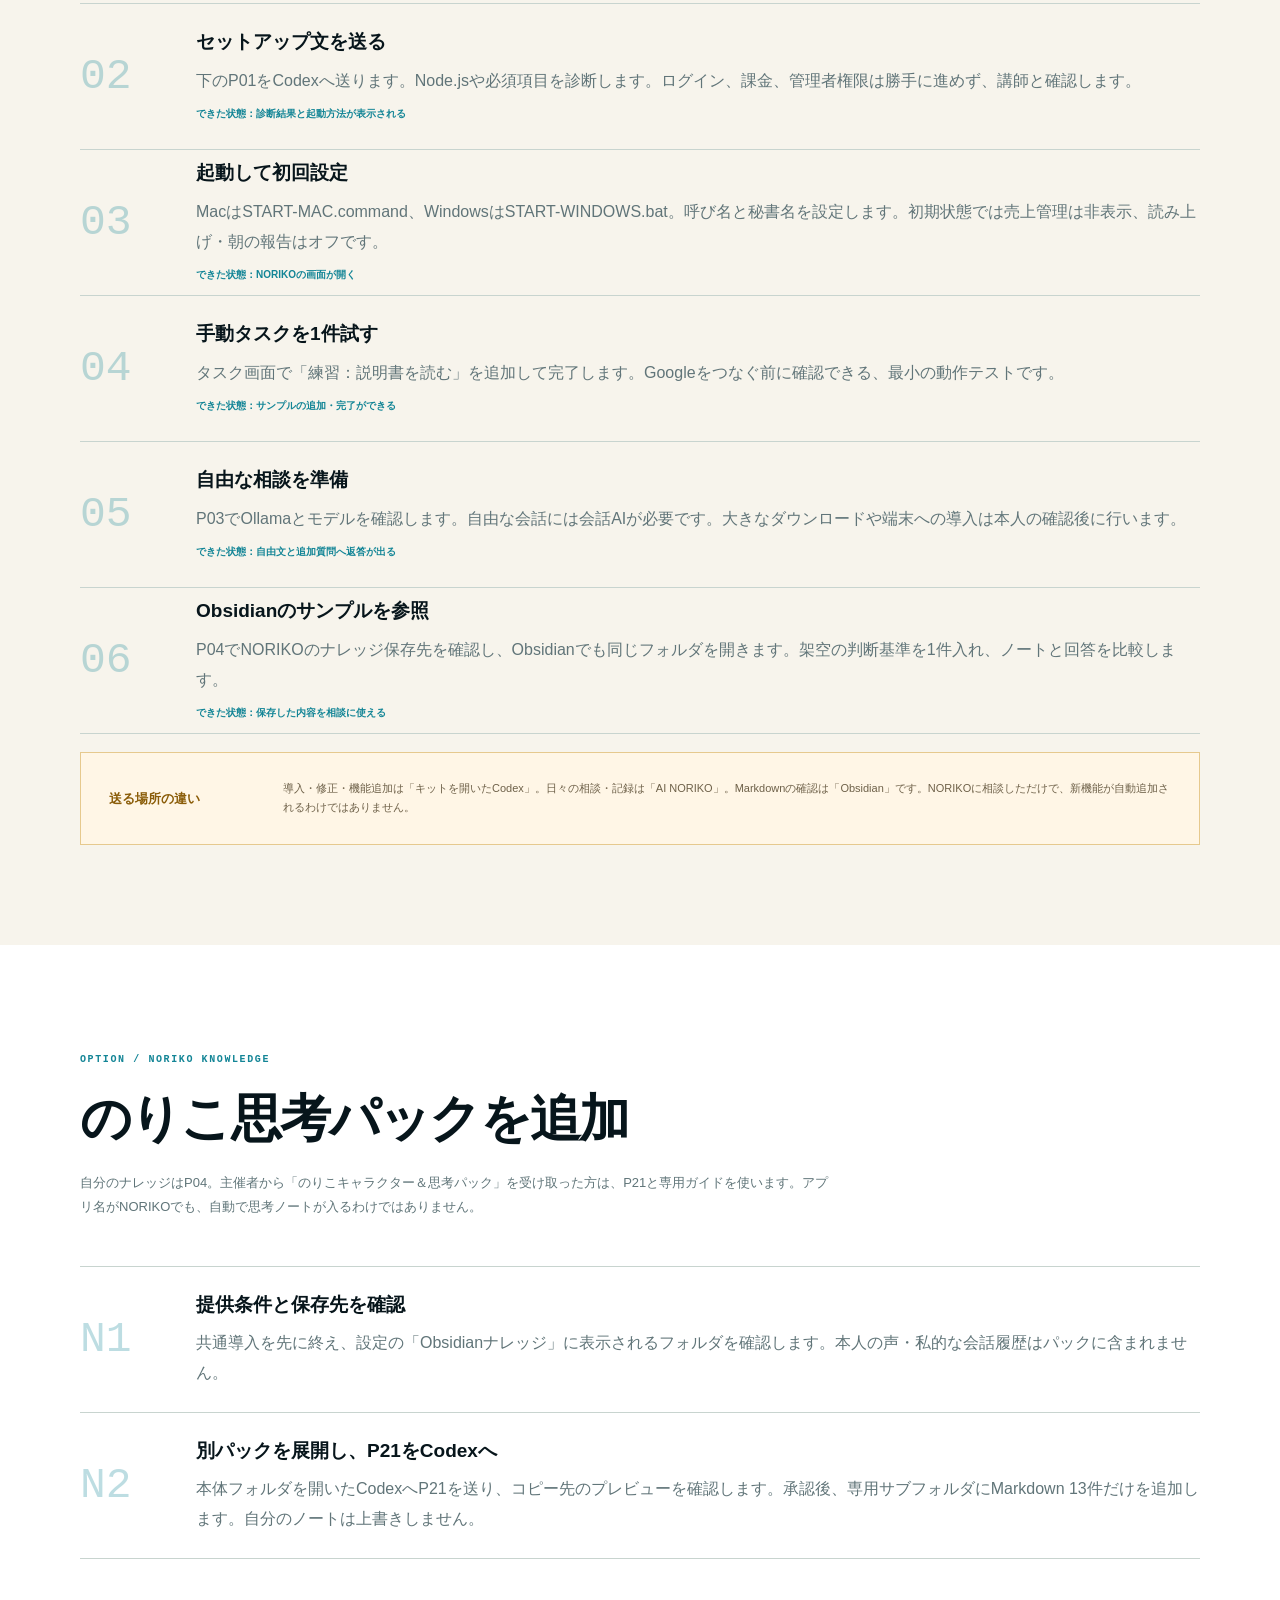
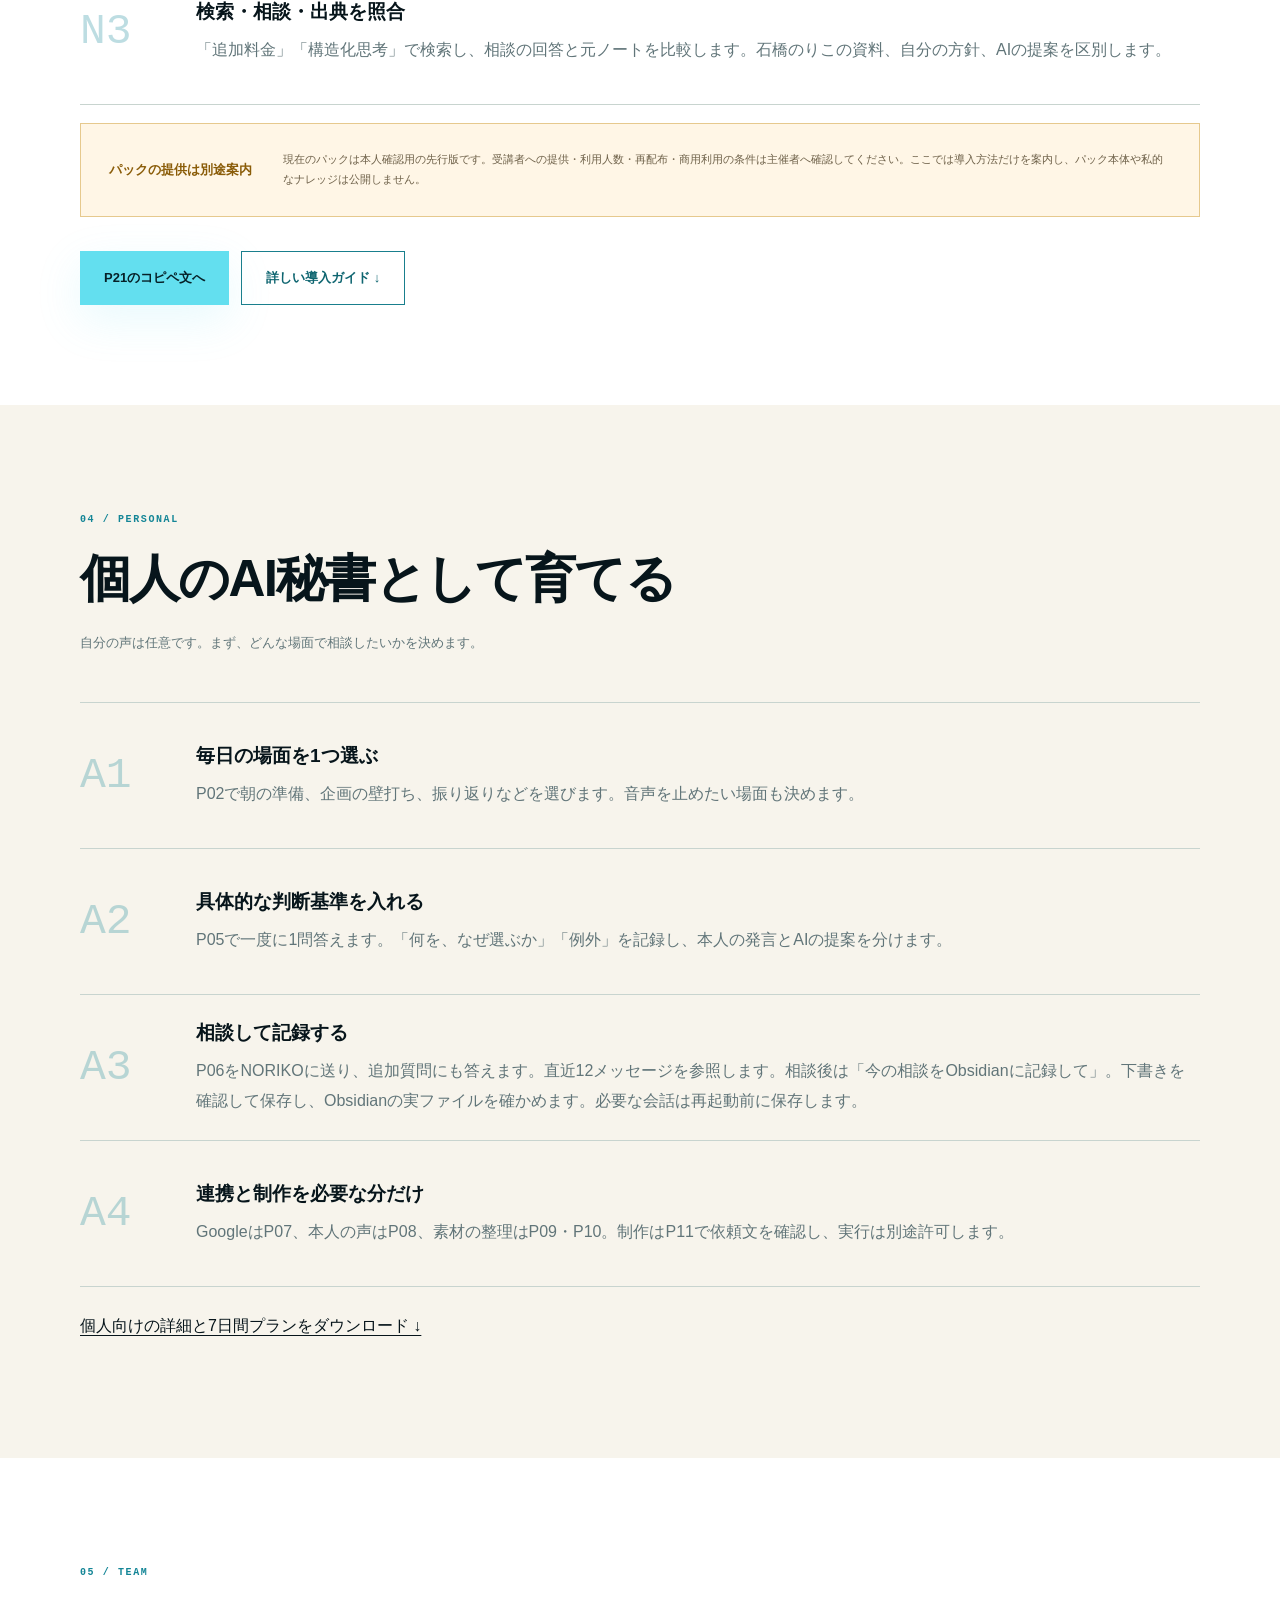
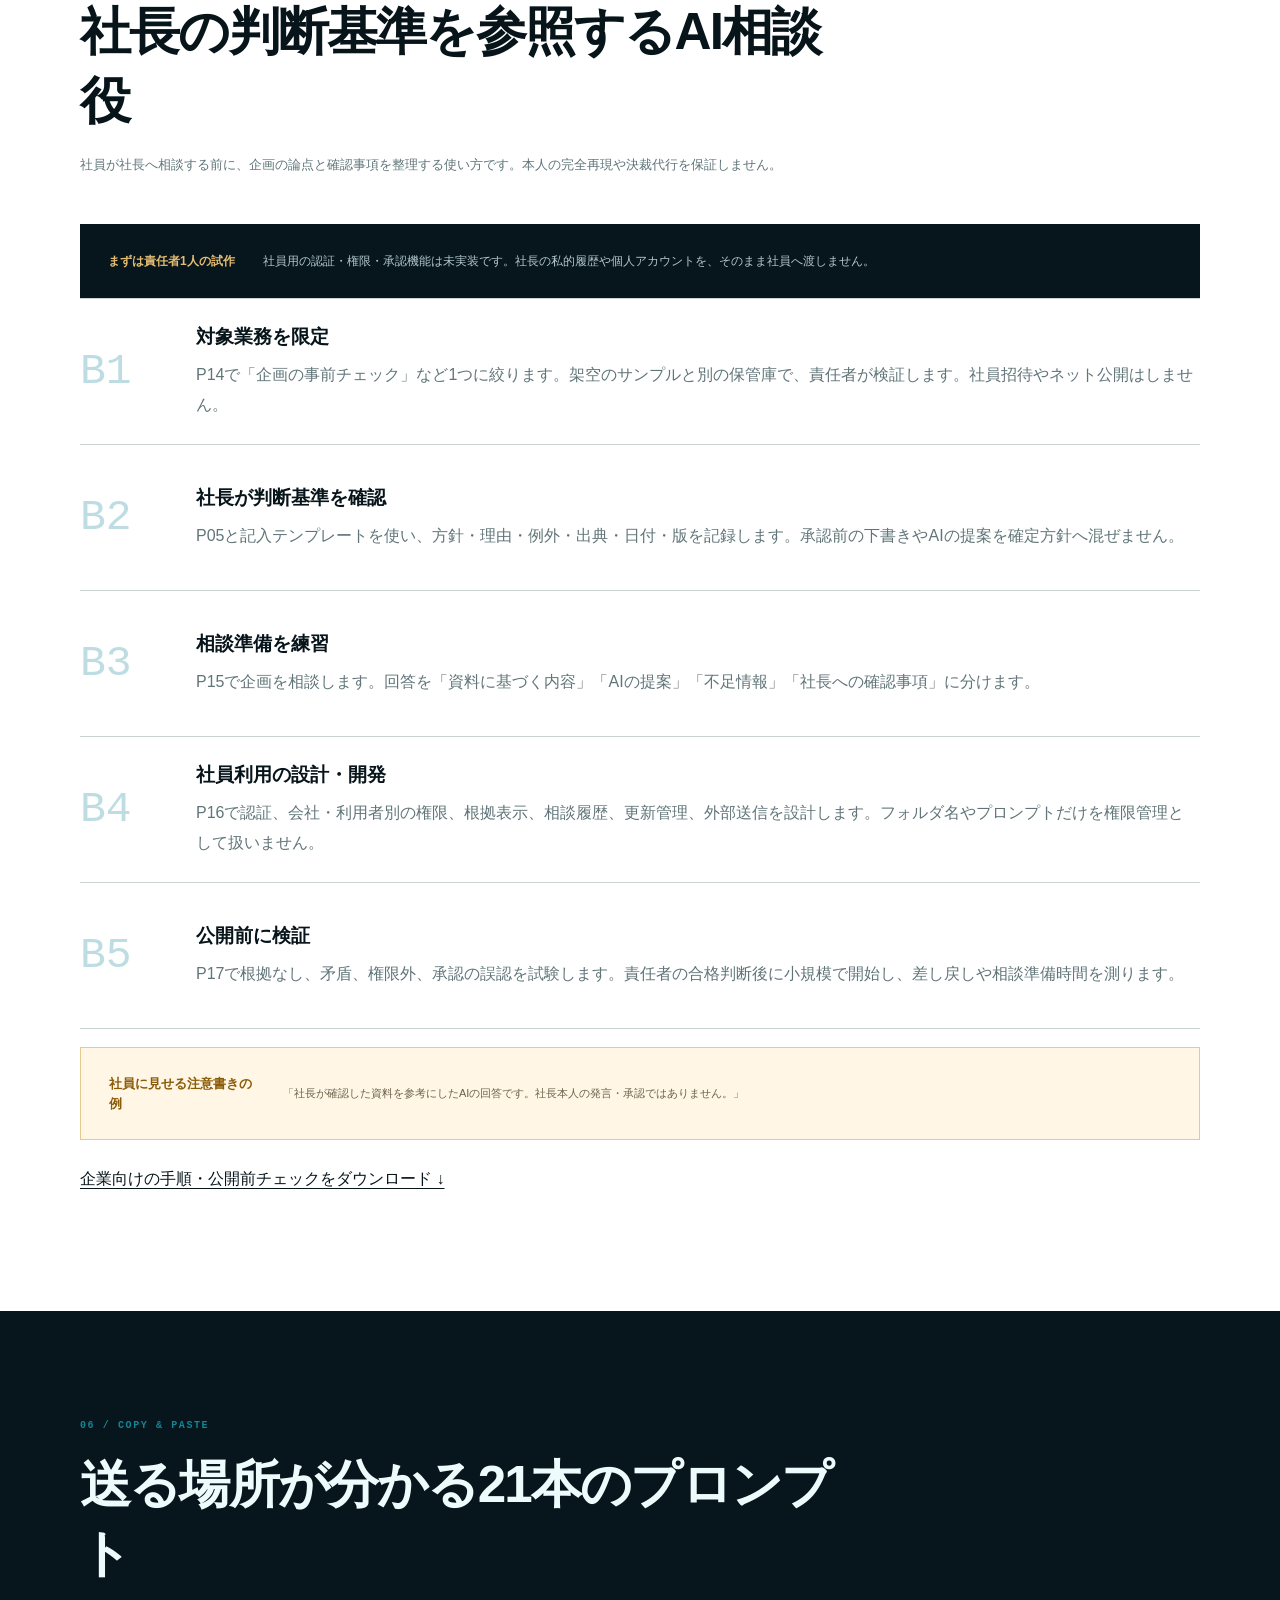
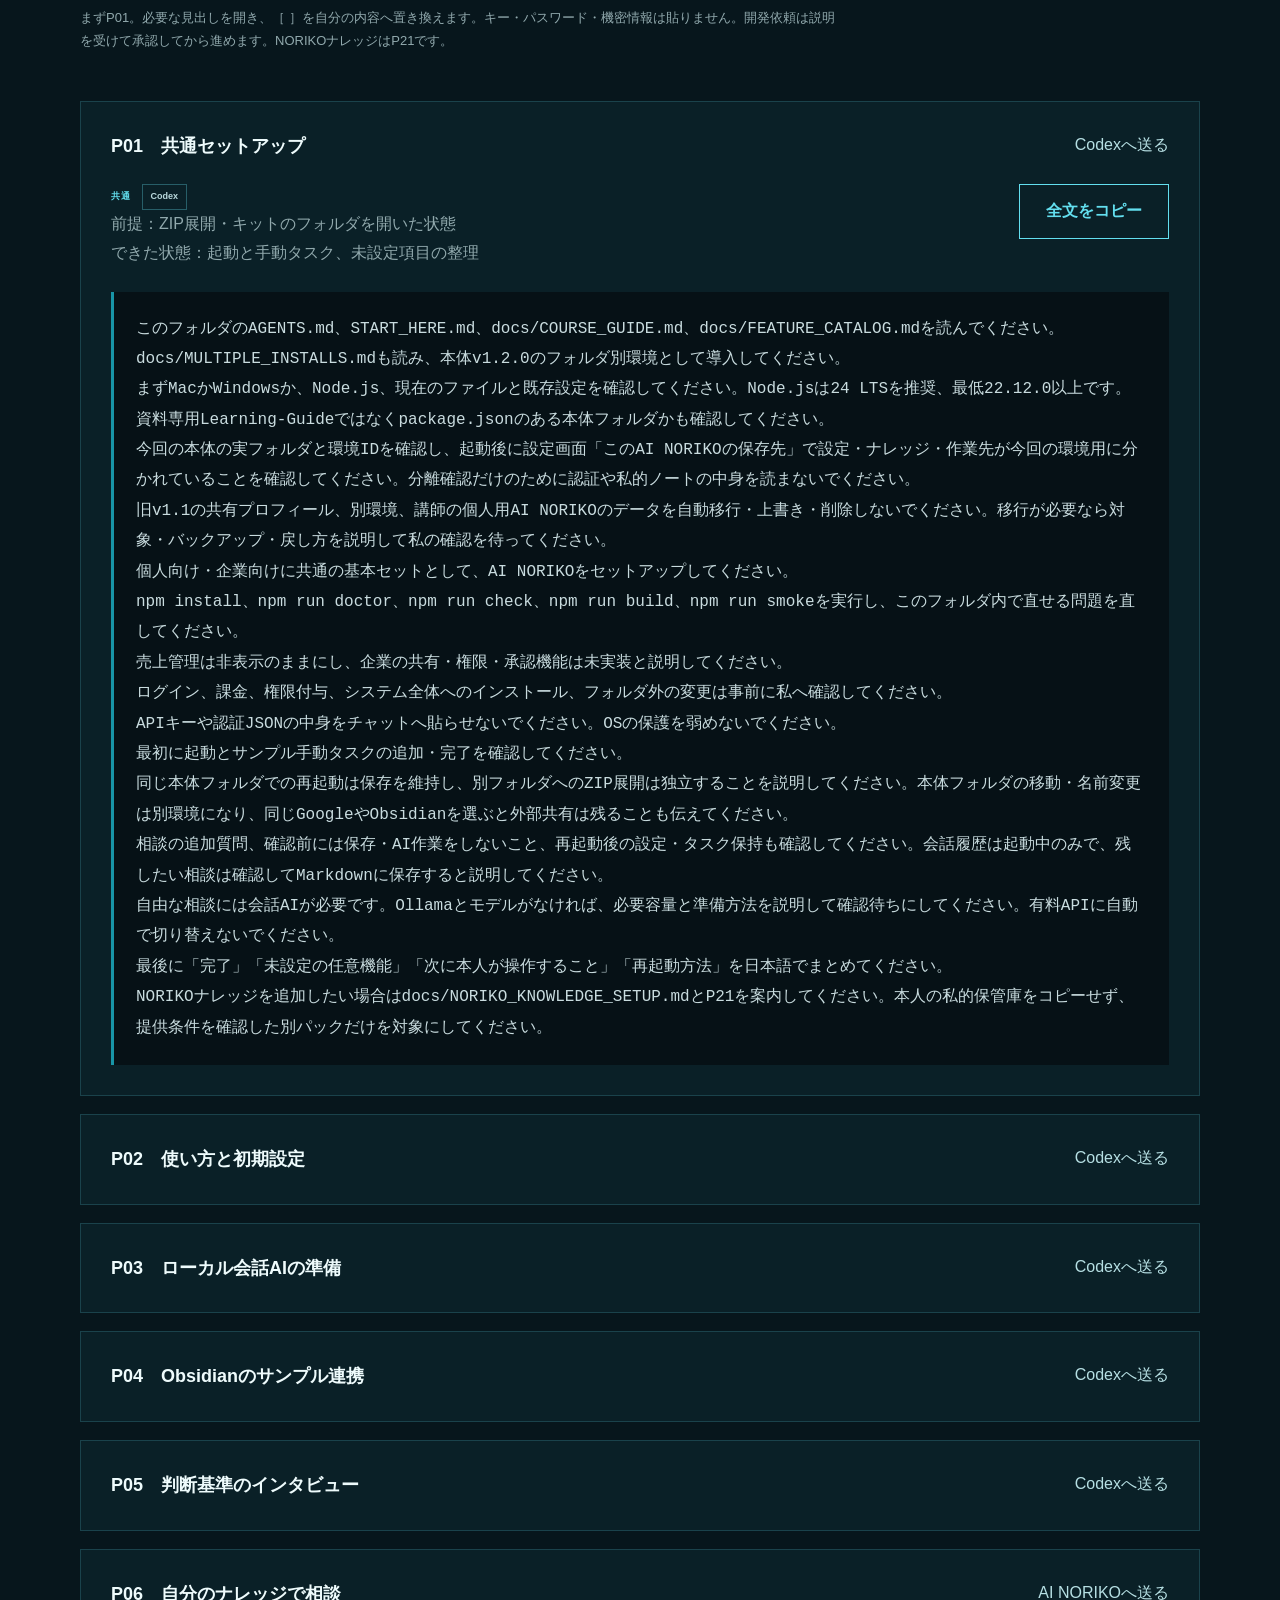
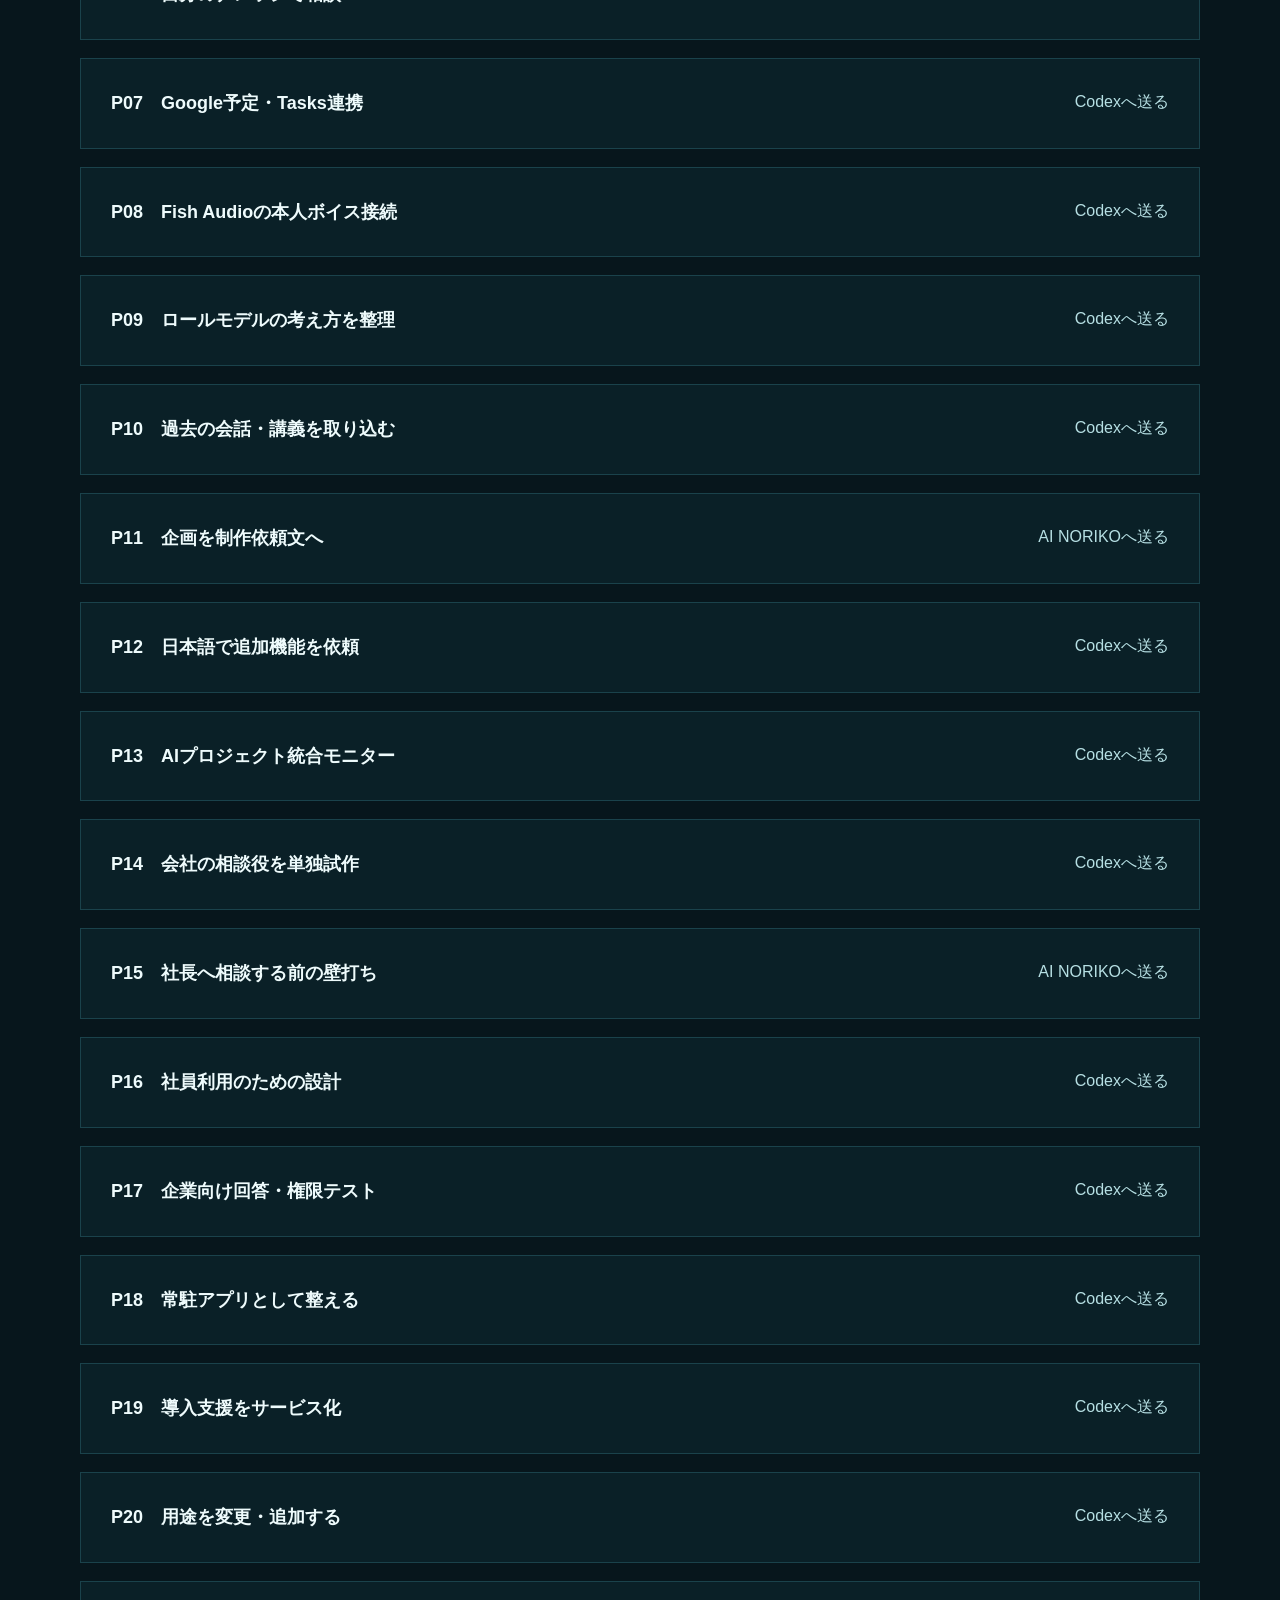
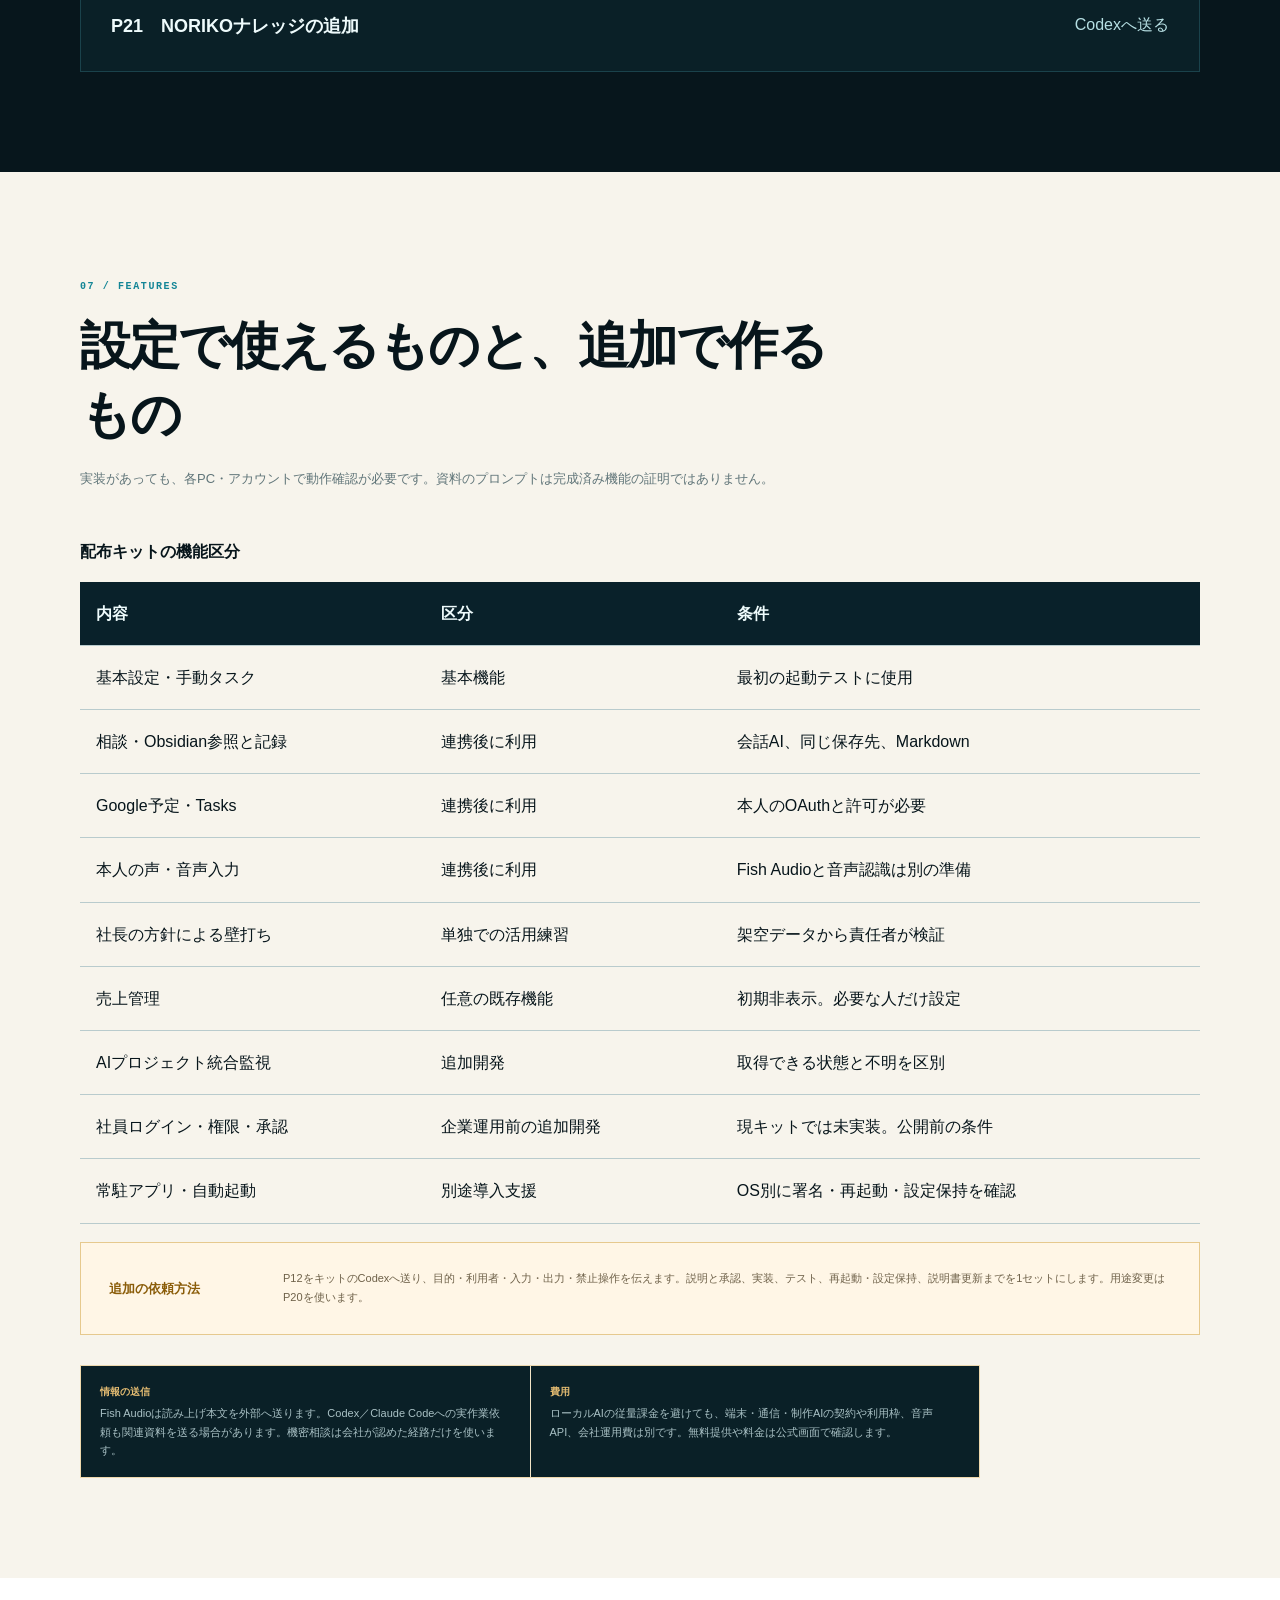
==== commit 27292bfe: "Isolate starter kit data per project folder for v1.2" ====
--- a/docs/resources/index.html
+++ b/docs/resources/index.html
@@ -1,5 +1,5 @@
 <!doctype html>
-<html lang="ja"><head><meta charset="utf-8"><meta name="viewport" content="width=device-width, initial-scale=1"><title>AI NORIKO｜生徒用 講義資料・導入ガイド</title><meta name="description" content="AI NORIKOの導入手順、21本のコピペ用プロンプト、スターターキット、講義スライド、NORIKOナレッジ導入ガイド。"><meta name="color-scheme" content="light"><link rel="stylesheet" href="../styles.css"><script src="../script.js" defer></script></head><body><main class="resource-page" id="top"><header class="resource-header"><a class="brand" href="#top"><span class="brand-mark">N</span><span><strong>AI NORIKO</strong><small>CLASS RESOURCES</small></span></a><a class="resource-back" href="#top">教材ページの先頭へ</a></header><section class="resource-hero"><p class="eyebrow"><span></span> 2026.09.18 改訂 / キット v1.1.0 / 初回5名の導入講座</p><h1>共通の基本セットから、<br/><em>自分とチームの相談役へ。</em></h1><p>全員が同じキットを導入し、動作確認の後で発展先を選びます。このページの手順を進め、必要な文をコピーしてください。詳しい手順とテンプレートは一式ダウンロードできます。</p><div class="resource-actions"><a class="button primary" href="#downloads">教材を準備する</a><a class="button secondary" href="#prompts">プロンプトを選ぶ</a></div><div class="resource-alerts"><p><strong>今回の共通ゴール</strong> 起動・基本操作を確認し、会話AIとサンプルのナレッジで相談を試す。</p><p><strong>企業向けの境界</strong> 社員ログイン・権限・承認は未実装。まず責任者1人で試作し、社員公開は追加開発・検証の後です。</p></div></section><nav class="resource-index" aria-label="受講者用目次"><a href="#route">全体像</a><a href="#downloads">準備</a><a href="#windows-setup">Windows展開</a><a href="#setup">共通導入</a><a href="#noriko-knowledge">NORIKOナレッジ</a><a href="#personal">個人活用</a><a href="#team">企業活用</a><a href="#prompts">コピペ文</a><a href="#options">追加機能</a><a href="#service">サービス化</a><a href="#trouble">困ったとき</a></nav><section class="resource-section" id="route"><div class="resource-title"><small>01 / COMMON BASE</small><h2>土台は共通。発展先を選べます。</h2><p>「設定する」「使い方を練習する」「機能を作る」を区別して進めます。</p></div><div class="option-grid"><article><small>全員共通</small><strong>基本導入</strong><p>起動、名前、手動タスク。会話AIとObsidianのサンプル参照まで準備します。</p></article><article><small>個人向けの発展</small><strong>自分のAI秘書</strong><p>予定整理、日々の記録、自分の判断基準での相談。必要な連携だけ選びます。</p></article><article><small>企業向けの発展</small><strong>社長方針のAI相談役</strong><p>企画や相談材料の事前整理。単独試作後に、権限や共有機能を別途作ります。</p></article></div><div class="success-line"><strong>最小の導入合格</strong><p>起動して、手動タスクを1件追加・完了できる。自由な会話は会話AIの準備後に確認します。</p></div></section><section class="resource-section resource-downloads" id="downloads"><div class="resource-title"><small>02 / DOWNLOADS</small><h2>講義で使うもの</h2><p>キットはMac・Windows共通です。アプリとモデルの準備は各PCで確認します。認証操作の間は画面共有を止め、キーやパスワードを映さないでください。</p></div><div class="download-grid"><a class="download-card featured" href="#windows-setup"><small>Windows 10・11 / ZIP展開が難しい方へ</small><strong>ダブルクリックでキットを準備</strong><p>補助ファイルがZIPのダウンロードと展開を行います。展開後の本体フォルダをCodexで開きます。</p><span>Windows向けの手順へ →</span></a><a class="download-card featured" href="https://learn.chatgpt.com/docs/app" target="_blank" rel="noreferrer"><small>公式アプリ案内</small><strong>Codexのデスクトップ入口</strong><p>OpenAI公式ページから自分のOSに合うアプリを確認して導入します。ログイン後、Codexを選びます。</p><span>アプリの公式案内・ダウンロード ↗</span></a><a class="download-card" href="../downloads/AI-NORIKO-Starter-Kit.zip" download=""><small>全員共通 / v1.1.0</small><strong>スターターキット</strong><p>本体、導入説明、個人・企業の発展資料、21本のプロンプト、記入テンプレートを同梱。</p><span>共通キットZIP ↓</span></a><a class="download-card" href="https://obsidian.md/download" target="_blank" rel="noreferrer"><small>ナレッジ用</small><strong>Obsidian</strong><p>判断基準や日々の記録を確認するアプリ。NORIKOと同じナレッジフォルダを開きます。</p><span>公式ダウンロード ↗</span></a><a class="download-card" href="https://nodejs.org/en/download" target="_blank" rel="noreferrer"><small>実行環境 / 22.12以上</small><strong>Node.js LTS</strong><p>講義の検証環境は24.14です。未導入の場合に本人が導入し、会社PCでは管理者の許可を確認します。</p><span>公式ダウンロード ↗</span></a><a class="download-card" href="../downloads/AI-NORIKO-Lecture-Slides.pptx" download=""><small>講義資料</small><strong>共通導入・発展スライド</strong><p>基本操作、個人秘書、会社の相談役、追加開発、導入支援の考え方を説明します。</p><span>PowerPoint ↓</span></a><a class="download-card" href="../downloads/AI-NORIKO-Learning-Guide.zip" download=""><small>資料だけ必要な方へ</small><strong>導入・発展ガイド一式</strong><p>本体を除いた説明書と記入テンプレート。後から自分の用途へ書き換えて使えます。</p><span>資料ZIP ↓</span></a><a class="download-card" href="../downloads/AI-NORIKO-Copy-Paste-Prompts.txt" download=""><small>送信先・前提付き</small><strong>21本のプロンプト集</strong><p>オフラインでも読めるテキスト版。［ ］を置き換え、指定したアプリへ送ります。</p><span>テキスト資料 ↓</span></a><a class="download-card" href="../downloads/guide/docs/COURSE_GUIDE.md" download=""><small>復習用</small><strong>共通導入の詳しい手順</strong><p>準備から再起動まで、「できた状態」と止まる場所を確認できます。</p><span>Markdown資料 ↓</span></a><a class="download-card" href="../downloads/guide/docs/NORIKO_KNOWLEDGE_SETUP.md" download=""><small>任意 / 別パックを受け取った方へ</small><strong>NORIKOナレッジ導入ガイド</strong><p>保存先確認、13ノート追加、検索・相談テスト、元に戻す方法。思考パック本体は含みません。</p><span>Markdown資料 ↓</span></a></div><p class="course-source">公式アプリ情報：<a href="https://learn.chatgpt.com/docs/app" target="_blank" rel="noreferrer">OpenAI公式説明</a>（2026年9月18日確認）。表示名や利用条件は更新されます。画面が違う場合は講師へ確認してください。</p></section><section class="resource-section" id="windows-setup">
+<html lang="ja"><head><meta charset="utf-8"><meta name="viewport" content="width=device-width, initial-scale=1"><title>AI NORIKO｜生徒用 講義資料・導入ガイド</title><meta name="description" content="AI NORIKOの導入手順、21本のコピペ用プロンプト、スターターキット、講義スライド、NORIKOナレッジ導入ガイド。"><meta name="color-scheme" content="light"><link rel="stylesheet" href="../styles.css"><script src="../script.js" defer></script></head><body><main class="resource-page" id="top"><header class="resource-header"><a class="brand" href="#top"><span class="brand-mark">N</span><span><strong>AI NORIKO</strong><small>CLASS RESOURCES</small></span></a><a class="resource-back" href="#top">教材ページの先頭へ</a></header><section class="resource-hero"><p class="eyebrow"><span></span> 2026.09.19 改訂 / キット v1.2.0 / 初回5名の導入講座</p><h1>共通の基本セットから、<br/><em>自分とチームの相談役へ。</em></h1><p>全員が同じキットを導入し、動作確認の後で発展先を選びます。このページの手順を進め、必要な文をコピーしてください。詳しい手順とテンプレートは一式ダウンロードできます。</p><div class="resource-actions"><a class="button primary" href="#downloads">教材を準備する</a><a class="button secondary" href="#prompts">プロンプトを選ぶ</a></div><div class="resource-alerts"><p><strong>今回の共通ゴール</strong> 起動・基本操作を確認し、会話AIとサンプルのナレッジで相談を試す。</p><p><strong>企業向けの境界</strong> 社員ログイン・権限・承認は未実装。まず責任者1人で試作し、社員公開は追加開発・検証の後です。</p></div></section><nav class="resource-index" aria-label="受講者用目次"><a href="#route">全体像</a><a href="#downloads">準備</a><a href="#windows-setup">Windows展開</a><a href="#setup">共通導入</a><a href="#multiple-installs">複数導入</a><a href="#noriko-knowledge">NORIKOナレッジ</a><a href="#personal">個人活用</a><a href="#team">企業活用</a><a href="#prompts">コピペ文</a><a href="#options">追加機能</a><a href="#service">サービス化</a><a href="#trouble">困ったとき</a></nav><section class="resource-section" id="route"><div class="resource-title"><small>01 / COMMON BASE</small><h2>土台は共通。発展先を選べます。</h2><p>「設定する」「使い方を練習する」「機能を作る」を区別して進めます。</p></div><div class="option-grid"><article><small>全員共通</small><strong>基本導入</strong><p>起動、名前、手動タスク。会話AIとObsidianのサンプル参照まで準備します。</p></article><article><small>個人向けの発展</small><strong>自分のAI秘書</strong><p>予定整理、日々の記録、自分の判断基準での相談。必要な連携だけ選びます。</p></article><article><small>企業向けの発展</small><strong>社長方針のAI相談役</strong><p>企画や相談材料の事前整理。単独試作後に、権限や共有機能を別途作ります。</p></article></div><div class="success-line"><strong>最小の導入合格</strong><p>起動して、手動タスクを1件追加・完了できる。自由な会話は会話AIの準備後に確認します。</p></div></section><section class="resource-section resource-downloads" id="downloads"><div class="resource-title"><small>02 / DOWNLOADS</small><h2>講義で使うもの</h2><p>キットはMac・Windows共通です。アプリとモデルの準備は各PCで確認します。認証操作の間は画面共有を止め、キーやパスワードを映さないでください。</p></div><div class="download-grid"><a class="download-card featured" href="#windows-setup"><small>Windows 10・11 / ZIP展開が難しい方へ</small><strong>ダブルクリックでキットを準備</strong><p>補助ファイルがZIPのダウンロードと展開を行います。展開後の本体フォルダをCodexで開きます。</p><span>Windows向けの手順へ →</span></a><a class="download-card featured" href="https://learn.chatgpt.com/docs/app" target="_blank" rel="noreferrer"><small>公式アプリ案内</small><strong>Codexのデスクトップ入口</strong><p>OpenAI公式ページから自分のOSに合うアプリを確認して導入します。ログイン後、Codexを選びます。</p><span>アプリの公式案内・ダウンロード ↗</span></a><a class="download-card" href="../downloads/AI-NORIKO-Starter-Kit.zip" download=""><small>全員共通 / v1.2.0</small><strong>スターターキット</strong><p>v1.2.0：フォルダ別データ分離に対応。本体・複数導入ガイド・21本のプロンプトを同梱。旧ZIPは取り直してください。</p><span>共通キットZIP ↓</span></a><a class="download-card" href="https://obsidian.md/download" target="_blank" rel="noreferrer"><small>ナレッジ用</small><strong>Obsidian</strong><p>判断基準や日々の記録を確認するアプリ。NORIKOと同じナレッジフォルダを開きます。</p><span>公式ダウンロード ↗</span></a><a class="download-card" href="https://nodejs.org/en/download" target="_blank" rel="noreferrer"><small>実行環境 / 22.12以上</small><strong>Node.js LTS</strong><p>講義の検証環境は24.14です。未導入の場合に本人が導入し、会社PCでは管理者の許可を確認します。</p><span>公式ダウンロード ↗</span></a><a class="download-card" href="../downloads/AI-NORIKO-Lecture-Slides.pptx" download=""><small>講義資料</small><strong>共通導入・発展スライド</strong><p>基本操作の9月18日版。複数導入と保存先については、このページのv1.2補足と最新版ガイドを優先してください。</p><span>PowerPoint ↓</span></a><a class="download-card" href="../downloads/AI-NORIKO-Learning-Guide.zip" download=""><small>資料だけ必要な方へ</small><strong>導入・発展ガイド一式</strong><p>本体を除いた説明書と記入テンプレート。後から自分の用途へ書き換えて使えます。</p><span>資料ZIP ↓</span></a><a class="download-card" href="../downloads/AI-NORIKO-Copy-Paste-Prompts.txt" download=""><small>送信先・前提付き</small><strong>21本のプロンプト集</strong><p>オフラインでも読めるテキスト版。［ ］を置き換え、指定したアプリへ送ります。</p><span>テキスト資料 ↓</span></a><a class="download-card" href="../downloads/guide/docs/COURSE_GUIDE.md" download=""><small>復習用</small><strong>共通導入の詳しい手順</strong><p>準備から再起動まで、「できた状態」と止まる場所を確認できます。</p><span>Markdown資料 ↓</span></a><a class="download-card" href="../downloads/guide/docs/NORIKO_KNOWLEDGE_SETUP.md" download=""><small>任意 / 別パックを受け取った方へ</small><strong>NORIKOナレッジ導入ガイド</strong><p>保存先確認、13ノート追加、検索・相談テスト、元に戻す方法。思考パック本体は含みません。</p><span>Markdown資料 ↓</span></a></div><p class="course-source">公式アプリ情報：<a href="https://learn.chatgpt.com/docs/app" target="_blank" rel="noreferrer">OpenAI公式説明</a>（2026年9月18日確認）。表示名や利用条件は更新されます。画面が違う場合は講師へ確認してください。</p></section><section class="resource-section" id="windows-setup">
   <div class="resource-title"><small>WINDOWS / ZIPが開けない方へ</small><h2>ダブルクリックで、キットを準備。</h2><p>Windows 10・11向け。ZIPを先に展開する必要はありません。補助ファイルがダウンロードと展開を行い、最後に本体フォルダを開きます。</p></div>
   <div class="resource-actions"><a class="button primary" href="../downloads/AI-NORIKO-Windows-Setup.cmd" download>Windows用 ダウンロード・展開 ↓</a><a class="button secondary" href="../downloads/AI-NORIKO-Windows-Help.md" download>使い方を保存 ↓</a></div>
   <ol class="resource-steps">
@@ -11,14 +11,29 @@
   <div class="resource-alerts"><p><strong>警告が出たら一度止まる</strong> ブラウザやWindows、会社の管理設定で.cmdがブロックされる場合があります。保護を解除せず、通常のZIPでの展開か講師への相談に切り替えてください。</p><p><strong>動作確認の範囲</strong> Windows・PowerShell 5.1の自動テストで、取得・日本語ファイル名の展開・上書き防止を確認済み。各PCの警告画面・会社の制限・フォルダ表示は個別確認が必要です。</p></div>
   <p class="course-source"><a href="#P01">展開できたらP01へ →</a> ／ <a href="../downloads/AI-NORIKO-Starter-Kit.zip" download>通常のZIPはこちら ↓</a></p>
 </section>
+<section class="resource-section" id="multiple-installs">
+  <div class="resource-title"><small>NEW / v1.2.0 複数導入に対応</small><h2>練習用も、お客様用も。データを分けて使う。</h2><p>最新版は、本体フォルダごとに設定・タスク・認証情報・標準ナレッジ・AI作業の保存先を分離します。同じパソコンで講義を繰り返しても、別の場所に展開すれば別環境になります。</p></div>
+  <ol class="resource-steps">
+    <li><b>1</b><div><strong>最新版ZIPを、用途ごとに別フォルダへ展開</strong><p>初回起動前に「NORIKO-練習用」「NORIKO-講義2回目」「NORIKO-お客様A」などの場所を決めます。「AI-NORIKO-Starter-Kit 1」のように別の本体フォルダになっていれば分離されます。既存フォルダへ上書きしないでください。</p></div></li>
+    <li><b>2</b><div><strong>その本体フォルダを開き、最新版のP01を送る</strong><p>起動後は設定の「このAI NORIKOの保存先」で環境IDを確認します。2つの本体フォルダは異なるID、同じフォルダでの再起動は同じIDになります。</p></div></li>
+    <li><b>3</b><div><strong>それぞれの本人の連携先を設定</strong><p>他の環境のAPIキーや認証は自動で取り込みません。お客様には利用済み環境ではなく未使用の配布ZIPを渡し、ご本人のアカウントを接続します。</p></div></li>
+  </ol>
+  <div class="cost-guide"><strong>導入後は、本体フォルダ名・場所を変えないでください。</strong><p>移動や名前変更は別環境として扱われます。元の保存データは消えませんが、自動では引き継ぎません。続きは元の場所から開き、引っ越しが必要な場合は講師へ確認してください。</p></div>
+  <div class="resource-alerts"><p><strong>旧ZIPは再ダウンロード</strong> v1.1以前はフォルダ別分離に未対応です。最新版ZIPとWindows補助ファイルを取り直してください。旧版のデータは残し、v1.2へ自動移行しません。</p><p><strong>外部データ・権限は別</strong> 同じGoogleアカウントやObsidianフォルダを選ぶと、その連携先は共有されます。同じOS利用者内の保存先分離であり、顧客間のアクセス制限や社員認証を提供するものではありません。</p></div>
+  <p class="course-source"><a href="../downloads/guide/docs/MULTIPLE_INSTALLS.md" download>複数導入・再開・旧版についての詳しい手順 ↓</a></p>
+</section>
 <section class="resource-section" id="setup"><div class="resource-title"><small>03 / SETUP</small><h2>全員共通の導入手順</h2><p>Googleや自分の声は後から選べます。順番に、できた状態を確かめます。</p></div><ol class="resource-steps"><li><b>01</b><div><strong>ZIPを展開してCodexで開く</strong><p>スターターキットを保存し、ZIPを展開します。デスクトップアプリのCodexで、START_HERE.mdが入ったAI-NORIKO-Starter-Kitフォルダを開きます。</p><em>できた状態：Codexが説明ファイルを読める</em></div></li><li><b>02</b><div><strong>セットアップ文を送る</strong><p>下のP01をCodexへ送ります。Node.jsや必須項目を診断します。ログイン、課金、管理者権限は勝手に進めず、講師と確認します。</p><em>できた状態：診断結果と起動方法が表示される</em></div></li><li><b>03</b><div><strong>起動して初回設定</strong><p>MacはSTART-MAC.command、WindowsはSTART-WINDOWS.bat。呼び名と秘書名を設定します。初期状態では売上管理は非表示、読み上げ・朝の報告はオフです。</p><em>できた状態：NORIKOの画面が開く</em></div></li><li><b>04</b><div><strong>手動タスクを1件試す</strong><p>タスク画面で「練習：説明書を読む」を追加して完了します。Googleをつなぐ前に確認できる、最小の動作テストです。</p><em>できた状態：サンプルの追加・完了ができる</em></div></li><li><b>05</b><div><strong>自由な相談を準備</strong><p>P03でOllamaとモデルを確認します。自由な会話には会話AIが必要です。大きなダウンロードや端末への導入は本人の確認後に行います。</p><em>できた状態：自由文と追加質問へ返答が出る</em></div></li><li><b>06</b><div><strong>Obsidianのサンプルを参照</strong><p>P04でNORIKOのナレッジ保存先を確認し、Obsidianでも同じフォルダを開きます。架空の判断基準を1件入れ、ノートと回答を比較します。</p><em>できた状態：保存した内容を相談に使える</em></div></li></ol><div class="cost-guide"><strong>送る場所の違い</strong><p>導入・修正・機能追加は「キットを開いたCodex」。日々の相談・記録は「AI NORIKO」。Markdownの確認は「Obsidian」です。NORIKOに相談しただけで、新機能が自動追加されるわけではありません。</p></div></section><section class="resource-section resource-options" id="noriko-knowledge"><div class="resource-title"><small>OPTION / NORIKO KNOWLEDGE</small><h2>のりこ思考パックを追加</h2><p>自分のナレッジはP04。主催者から「のりこキャラクター＆思考パック」を受け取った方は、P21と専用ガイドを使います。アプリ名がNORIKOでも、自動で思考ノートが入るわけではありません。</p></div><ol class="resource-steps"><li><b>N1</b><div><strong>提供条件と保存先を確認</strong><p>共通導入を先に終え、設定の「Obsidianナレッジ」に表示されるフォルダを確認します。本人の声・私的な会話履歴はパックに含まれません。</p></div></li><li><b>N2</b><div><strong>別パックを展開し、P21をCodexへ</strong><p>本体フォルダを開いたCodexへP21を送り、コピー先のプレビューを確認します。承認後、専用サブフォルダにMarkdown 13件だけを追加します。自分のノートは上書きしません。</p></div></li><li><b>N3</b><div><strong>検索・相談・出典を照合</strong><p>「追加料金」「構造化思考」で検索し、相談の回答と元ノートを比較します。石橋のりこの資料、自分の方針、AIの提案を区別します。</p></div></li></ol><div class="cost-guide"><strong>パックの提供は別途案内</strong><p>現在のパックは本人確認用の先行版です。受講者への提供・利用人数・再配布・商用利用の条件は主催者へ確認してください。ここでは導入方法だけを案内し、パック本体や私的なナレッジは公開しません。</p></div><div class="resource-actions"><a class="button primary" href="#P21">P21のコピペ文へ</a><a class="button secondary" href="../downloads/guide/docs/NORIKO_KNOWLEDGE_SETUP.md" download="">詳しい導入ガイド ↓</a></div></section><section class="resource-section" id="personal"><div class="resource-title"><small>04 / PERSONAL</small><h2>個人のAI秘書として育てる</h2><p>自分の声は任意です。まず、どんな場面で相談したいかを決めます。</p></div><ol class="resource-steps"><li><b>A1</b><div><strong>毎日の場面を1つ選ぶ</strong><p>P02で朝の準備、企画の壁打ち、振り返りなどを選びます。音声を止めたい場面も決めます。</p></div></li><li><b>A2</b><div><strong>具体的な判断基準を入れる</strong><p>P05で一度に1問答えます。「何を、なぜ選ぶか」「例外」を記録し、本人の発言とAIの提案を分けます。</p></div></li><li><b>A3</b><div><strong>相談して記録する</strong><p>P06をNORIKOに送り、追加質問にも答えます。直近12メッセージを参照します。相談後は「今の相談をObsidianに記録して」。下書きを確認して保存し、Obsidianの実ファイルを確かめます。必要な会話は再起動前に保存します。</p></div></li><li><b>A4</b><div><strong>連携と制作を必要な分だけ</strong><p>GoogleはP07、本人の声はP08、素材の整理はP09・P10。制作はP11で依頼文を確認し、実行は別途許可します。</p></div></li></ol><p class="course-source"><a href="../downloads/guide/docs/PERSONAL_PLAYBOOK.md" download="">個人向けの詳細と7日間プランをダウンロード ↓</a></p></section><section class="resource-section resource-options" id="team"><div class="resource-title"><small>05 / TEAM</small><h2>社長の判断基準を参照するAI相談役</h2><p>社員が社長へ相談する前に、企画の論点と確認事項を整理する使い方です。本人の完全再現や決裁代行を保証しません。</p></div><div class="resource-rule"><strong>まずは責任者1人の試作</strong><p>社員用の認証・権限・承認機能は未実装です。社長の私的履歴や個人アカウントを、そのまま社員へ渡しません。</p></div><ol class="resource-steps"><li><b>B1</b><div><strong>対象業務を限定</strong><p>P14で「企画の事前チェック」など1つに絞ります。架空のサンプルと別の保管庫で、責任者が検証します。社員招待やネット公開はしません。</p></div></li><li><b>B2</b><div><strong>社長が判断基準を確認</strong><p>P05と記入テンプレートを使い、方針・理由・例外・出典・日付・版を記録します。承認前の下書きやAIの提案を確定方針へ混ぜません。</p></div></li><li><b>B3</b><div><strong>相談準備を練習</strong><p>P15で企画を相談します。回答を「資料に基づく内容」「AIの提案」「不足情報」「社長への確認事項」に分けます。</p></div></li><li><b>B4</b><div><strong>社員利用の設計・開発</strong><p>P16で認証、会社・利用者別の権限、根拠表示、相談履歴、更新管理、外部送信を設計します。フォルダ名やプロンプトだけを権限管理として扱いません。</p></div></li><li><b>B5</b><div><strong>公開前に検証</strong><p>P17で根拠なし、矛盾、権限外、承認の誤認を試験します。責任者の合格判断後に小規模で開始し、差し戻しや相談準備時間を測ります。</p></div></li></ol><div class="cost-guide"><strong>社員に見せる注意書きの例</strong><p>「社長が確認した資料を参考にしたAIの回答です。社長本人の発言・承認ではありません。」</p></div><p class="course-source"><a href="../downloads/guide/docs/TEAM_PLAYBOOK.md" download="">企業向けの手順・公開前チェックをダウンロード ↓</a></p></section><section class="resource-section resource-dark" id="prompts"><div class="resource-title"><small>06 / COPY &amp; PASTE</small><h2>送る場所が分かる21本のプロンプト</h2><p>まずP01。必要な見出しを開き、［ ］を自分の内容へ置き換えます。キー・パスワード・機密情報は貼りません。開発依頼は説明を受けて承認してから進めます。NORIKOナレッジはP21です。</p></div><div class="resource-prompts"><details class="resource-prompt" id="P01" open=""><summary><strong>P01　共通セットアップ</strong><span>Codexへ送る</span></summary><div class="resource-prompt-head"><div><div class="prompt-meta"><small>共通</small><span>Codex</span></div><p>前提：ZIP展開・キットのフォルダを開いた状態</p><p>できた状態：起動と手動タスク、未設定項目の整理</p></div><button type="button" aria-label="共通セットアップをコピー">全文をコピー</button></div><p role="status" aria-live="polite"></p><pre><code>このフォルダのAGENTS.md、START_HERE.md、docs/COURSE_GUIDE.md、docs/FEATURE_CATALOG.mdを読んでください。
+docs/MULTIPLE_INSTALLS.mdも読み、本体v1.2.0のフォルダ別環境として導入してください。
 まずMacかWindowsか、Node.js、現在のファイルと既存設定を確認してください。Node.jsは24 LTSを推奨、最低22.12.0以上です。資料専用Learning-Guideではなくpackage.jsonのある本体フォルダかも確認してください。
+今回の本体の実フォルダと環境IDを確認し、起動後に設定画面「このAI NORIKOの保存先」で設定・ナレッジ・作業先が今回の環境用に分かれていることを確認してください。分離確認だけのために認証や私的ノートの中身を読まないでください。
+旧v1.1の共有プロフィール、別環境、講師の個人用AI NORIKOのデータを自動移行・上書き・削除しないでください。移行が必要なら対象・バックアップ・戻し方を説明して私の確認を待ってください。
 個人向け・企業向けに共通の基本セットとして、AI NORIKOをセットアップしてください。
 npm install、npm run doctor、npm run check、npm run build、npm run smokeを実行し、このフォルダ内で直せる問題を直してください。
 売上管理は非表示のままにし、企業の共有・権限・承認機能は未実装と説明してください。
 ログイン、課金、権限付与、システム全体へのインストール、フォルダ外の変更は事前に私へ確認してください。
 APIキーや認証JSONの中身をチャットへ貼らせないでください。OSの保護を弱めないでください。
 最初に起動とサンプル手動タスクの追加・完了を確認してください。
+同じ本体フォルダでの再起動は保存を維持し、別フォルダへのZIP展開は独立することを説明してください。本体フォルダの移動・名前変更は別環境になり、同じGoogleやObsidianを選ぶと外部共有は残ることも伝えてください。
 相談の追加質問、確認前には保存・AI作業をしないこと、再起動後の設定・タスク保持も確認してください。会話履歴は起動中のみで、残したい相談は確認してMarkdownに保存すると説明してください。
 自由な相談には会話AIが必要です。Ollamaとモデルがなければ、必要容量と準備方法を説明して確認待ちにしてください。有料APIに自動で切り替えないでください。
 最後に「完了」「未設定の任意機能」「次に本人が操作すること」「再起動方法」を日本語でまとめてください。
@@ -28,7 +43,8 @@
 売上管理は希望するまで非表示。既存データや認証を消さないでください。</code></pre></details><details class="resource-prompt" id="P03"><summary><strong>P03　ローカル会話AIの準備</strong><span>Codexへ送る</span></summary><div class="resource-prompt-head"><div><div class="prompt-meta"><small>共通</small><span>Codex</span></div><p>前提：PCの空き容量とインストール権限を確認</p><p>できた状態：自由な相談と追加質問に返答する</p></div><button type="button" aria-label="ローカル会話AIの準備をコピー">全文をコピー</button></div><p role="status" aria-live="polite"></p><pre><code>NORIKOで自由なテキスト相談をしたいです。
 OS、メモリ、空き容量、Ollamaの有無、NORIKOの設定モデルを確認してください。
 端末に合う準備方法、容量、処理速度の見込みを説明し、インストール前に私へ確認してください。
-有料APIへ自動で切り替えないでください。準備後、自由文への回答と追加質問への応答を確認し、未確認の点も報告してください。</code></pre></details><details class="resource-prompt" id="P04"><summary><strong>P04　Obsidianのサンプル連携</strong><span>Codexへ送る</span></summary><div class="resource-prompt-head"><div><div class="prompt-meta"><small>共通</small><span>Codex</span></div><p>前提：会話AIの準備済み・Obsidian導入を本人が許可</p><p>できた状態：同じノートを両アプリで確認する</p></div><button type="button" aria-label="Obsidianのサンプル連携をコピー">全文をコピー</button></div><p role="status" aria-live="polite"></p><pre><code>NORIKOが参照するナレッジフォルダを確認し、Obsidianで同じフォルダを開く手順を教えてください。
+有料APIへ自動で切り替えないでください。準備後、自由文への回答と追加質問への応答を確認し、未確認の点も報告してください。</code></pre></details><details class="resource-prompt" id="P04"><summary><strong>P04　Obsidianのサンプル連携</strong><span>Codexへ送る</span></summary><div class="resource-prompt-head"><div><div class="prompt-meta"><small>共通</small><span>Codex</span></div><p>前提：会話AIの準備済み・Obsidian導入を本人が許可</p><p>できた状態：同じノートを両アプリで確認する</p></div><button type="button" aria-label="Obsidianのサンプル連携をコピー">全文をコピー</button></div><p role="status" aria-live="polite"></p><pre><code>今回起動しているNORIKOの本体フォルダ・環境IDを確認し、設定画面に表示されたナレッジフォルダをObsidianで開く手順を教えてください。
+本体v1.2の標準はDocuments/AI-NORIKO-Instances/&lt;環境ID&gt;/Knowledgeです。実際の保存先を確認し、旧版や別環境、講師の個人保管庫を勝手に選ばないでください。同じObsidianフォルダを選ぶとノートは共有されると説明してください。
 初期テスト用に「企画では対象者と目的を先に明確にする」という架空の判断基準を1件作りたいです。
 保存先を私に確認してから作成してください。本人の実際の方針とは区別してください。
 既存ファイルを上書きせず、保存と検索を確認し、NORIKOへのテスト質問を示してください。</code></pre></details><details class="resource-prompt" id="P05"><summary><strong>P05　判断基準のインタビュー</strong><span>Codexへ送る</span></summary><div class="resource-prompt-head"><div><div class="prompt-meta"><small>共通</small><span>Codex</span></div><p>前提：本人が答える・会社の場合は社長の許可</p><p>できた状態：本人が確認できるMarkdown下書き</p></div><button type="button" aria-label="判断基準のインタビューをコピー">全文をコピー</button></div><p role="status" aria-live="polite"></p><pre><code>私の判断基準をナレッジとして整理するインタビューをしてください。
@@ -102,15 +118,18 @@
 得意分野、対象顧客、解決する課題、作業時間、提供できない範囲を聞いてください。
 共通導入、個人向け活用、社長ナレッジの単独試作、企業向け追加開発、継続支援を区別して提案してください。
 料金例は相場ではなく仮定と明示し、売上、外部費、自分の工数原価、差引を分けて試算してください。
-売上・利益・社長の完全再現を保証せず、外部サービス費、サポート範囲、再配布・素材の利用条件を確認してください。</code></pre></details><details class="resource-prompt" id="P20"><summary><strong>P20　用途を変更・追加する</strong><span>Codexへ送る</span></summary><div class="resource-prompt-head"><div><div class="prompt-meta"><small>発展</small><span>Codex</span></div><p>前提：既存環境の変更前・バックアップ確認</p><p>できた状態：同じ土台を安全に発展させる計画</p></div><button type="button" aria-label="用途を変更・追加するをコピー">全文をコピー</button></div><p role="status" aria-live="polite"></p><pre><code>今のAI NORIKOを［個人秘書／会社の相談役／別用途］へ発展させたいです。
+売上・利益・社長の完全再現を保証せず、外部サービス費、サポート範囲、再配布・素材の利用条件を確認してください。
+顧客には設定済みフォルダではなく最新版の未使用ZIPを使い、本人のGoogle・APIキーで接続する手順にしてください。フォルダ別環境を顧客間のアクセス権と誤認させないでください。</code></pre></details><details class="resource-prompt" id="P20"><summary><strong>P20　用途を変更・追加する</strong><span>Codexへ送る</span></summary><div class="resource-prompt-head"><div><div class="prompt-meta"><small>発展</small><span>Codex</span></div><p>前提：既存環境の変更前・バックアップ確認</p><p>できた状態：同じ土台を安全に発展させる計画</p></div><button type="button" aria-label="用途を変更・追加するをコピー">全文をコピー</button></div><p role="status" aria-live="polite"></p><pre><code>今のAI NORIKOを［個人秘書／会社の相談役／別用途］へ発展させたいです。
 まず現在のデータ・認証・ナレッジ・機能を変更せず確認してください。
 共通で残す部分、設定で変える部分、ナレッジ整備、追加開発、権限・外部送信の変更を分けて説明してください。
-個人の認証や非公開履歴を社員へ流用しないでください。別環境での試作、バックアップ、戻し方、受け入れテストを提案し、私が承認するまで変更しないでください。</code></pre></details><details class="resource-prompt" id="P21"><summary><strong>P21　NORIKOナレッジの追加</strong><span>Codexへ送る</span></summary><div class="resource-prompt-head"><div><div class="prompt-meta"><small>任意教材</small><span>Codex</span></div><p>前提：共通導入済み・主催者から受け取った思考パック・提供条件確認済み</p><p>できた状態：本人確認後に13ノート追加、検索・参照・戻し方を確認</p></div><button type="button" aria-label="NORIKOナレッジの追加をコピー">全文をコピー</button></div><p role="status" aria-live="polite"></p><pre><code>この本体フォルダのdocs/NORIKO_KNOWLEDGE_SETUP.mdを読んで、のりこキャラクター＆思考パックv1.1.0の導入を手伝ってください。
+個人の認証や非公開履歴を社員へ流用しないでください。別環境での試作、バックアップ、戻し方、受け入れテストを提案し、私が承認するまで変更しないでください。
+別環境を追加するならdocs/MULTIPLE_INSTALLS.mdに従い、未使用ZIPを別フォルダへ展開する計画にしてください。移動・名前変更による環境切替や、旧データの引き継ぎを勝手に行わないでください。</code></pre></details><details class="resource-prompt" id="P21"><summary><strong>P21　NORIKOナレッジの追加</strong><span>Codexへ送る</span></summary><div class="resource-prompt-head"><div><div class="prompt-meta"><small>任意教材</small><span>Codex</span></div><p>前提：共通導入済み・主催者から受け取った思考パック・提供条件確認済み</p><p>できた状態：本人確認後に13ノート追加、検索・参照・戻し方を確認</p></div><button type="button" aria-label="NORIKOナレッジの追加をコピー">全文をコピー</button></div><p role="status" aria-live="polite"></p><pre><code>この本体フォルダのdocs/NORIKO_KNOWLEDGE_SETUP.mdを読んで、のりこキャラクター＆思考パックv1.1.0の導入を手伝ってください。
 パックの場所：［展開したAI-NORIKO-Character-Thought-Pack］
-ナレッジの場所：［NORIKO設定画面で確認したフォルダ］
+ナレッジの場所：［今回のNORIKO設定画面で確認したフォルダ］
+今回の本体フォルダ・環境IDと保存先を照合してください。本体v1.2の標準はDocuments/AI-NORIKO-Instances/&lt;環境ID&gt;/Knowledgeです。旧版や別環境の保存先を自動で使わないでください。同じフォルダを選ぶ場合は共有されることを説明して確認を取ってください。
 パックのREADME・manifest・START_HEREを読み、先行版の本人確認・利用人数・再配布等の条件は主催者に確認してください。未確認の権利を許可済みと扱わないでください。
 私のナレッジと講師の参照教材を分けます。講師の私的保管庫・ChatGPT全履歴・キー・Google認証・声をコピーしないでください。
 まずスクリプトのプレビューで保存先・13ノート・既存版との重複を確認し、私が承認するまで書き込まないでください。原則はノートだけを追加し、画像の変更は希望を確認してください。
 既存ノートを上書き・削除しないでください。旧版があれば、追記を確認し、検索対象外へのバックアップ案を見せて止まってください。
 追加後はObsidianの同じフォルダで13件を確認し、無料対応と構造化思考のノートを検索してNORIKOへ相談するテストを示してください。出典が実在し、私の方針・講師の参考資料・AIの提案を区別しているか確認します。
-最後に追加ファイル、保存先、未確認事項、戻し方を報告してください。機能や提供条件の説明は9月18日本体のガイドを優先し、パック自体の先行版表示や利用条件を勝手に変えないでください。</code></pre></details></div></section><section class="resource-section" id="options"><div class="resource-title"><small>07 / FEATURES</small><h2>設定で使えるものと、追加で作るもの</h2><p>実装があっても、各PC・アカウントで動作確認が必要です。資料のプロンプトは完成済み機能の証明ではありません。</p></div><div class="course-table-wrap"><table class="course-table"><caption>配布キットの機能区分</caption><thead><tr><th scope="col">内容</th><th scope="col">区分</th><th scope="col">条件</th></tr></thead><tbody><tr><td>基本設定・手動タスク</td><td>基本機能</td><td>最初の起動テストに使用</td></tr><tr><td>相談・Obsidian参照と記録</td><td>連携後に利用</td><td>会話AI、同じ保存先、Markdown</td></tr><tr><td>Google予定・Tasks</td><td>連携後に利用</td><td>本人のOAuthと許可が必要</td></tr><tr><td>本人の声・音声入力</td><td>連携後に利用</td><td>Fish Audioと音声認識は別の準備</td></tr><tr><td>社長の方針による壁打ち</td><td>単独での活用練習</td><td>架空データから責任者が検証</td></tr><tr><td>売上管理</td><td>任意の既存機能</td><td>初期非表示。必要な人だけ設定</td></tr><tr><td>AIプロジェクト統合監視</td><td>追加開発</td><td>取得できる状態と不明を区別</td></tr><tr><td>社員ログイン・権限・承認</td><td>企業運用前の追加開発</td><td>現キットでは未実装。公開前の条件</td></tr><tr><td>常駐アプリ・自動起動</td><td>別途導入支援</td><td>OS別に署名・再起動・設定保持を確認</td></tr></tbody></table></div><div class="cost-guide"><strong>追加の依頼方法</strong><p>P12をキットのCodexへ送り、目的・利用者・入力・出力・禁止操作を伝えます。説明と承認、実装、テスト、再起動・設定保持、説明書更新までを1セットにします。用途変更はP20を使います。</p></div><div class="resource-alerts"><p><strong>情報の送信</strong> Fish Audioは読み上げ本文を外部へ送ります。Codex／Claude Codeへの実作業依頼も関連資料を送る場合があります。機密相談は会社が認めた経路だけを使います。</p><p><strong>費用</strong> ローカルAIの従量課金を避けても、端末・通信・制作AIの契約や利用枠、音声API、会社運用費は別です。無料提供や料金は公式画面で確認します。</p></div></section><section class="resource-section resource-options" id="service"><div class="resource-title"><small>08 / SERVICE DESIGN</small><h2>共通導入と発展支援をサービスにする</h2><p>売る範囲を分けると、受講者もお客様も「どこまで含まれるか」を確認できます。</p></div><div class="option-grid"><article><small>共通導入</small><strong>導入支援</strong><p>ヒアリング、起動、初回設定、操作練習。外部契約費やすべての機能開発は含めません。</p></article><article><small>個人向け</small><strong>活用・定着支援</strong><p>日々の使い方とナレッジ整理。必要な連携を選び、使った結果から改善します。</p></article><article><small>企業向け</small><strong>試作と本番化を別見積り</strong><p>社長インタビュー・方針整理・試作と、権限・共有の開発を区別。継続支援は必要に応じて設計します。</p></article></div><div class="course-table-wrap"><table class="course-table"><caption>生徒さんが提供するサービスの仮の価格モデル（税抜・本講座の料金ではありません）</caption><thead><tr><th scope="col">メニュー</th><th scope="col">価格例</th><th scope="col">提供範囲の例</th></tr></thead><tbody><tr><td>基本導入支援</td><td>3万円</td><td>1名・1台の初期設定、基本操作、合意した接続1件。独自開発は別。</td></tr><tr><td>活用つき導入支援</td><td>5万円</td><td>基本導入＋利用場面の設計、サンプル知識、操作練習、質問対応1回。</td></tr><tr><td>個別の追加開発</td><td>10万〜30万円</td><td>範囲を絞った機能の設計・実装・テスト・説明書。大規模連携は別。</td></tr><tr><td>企業向け本格開発</td><td>50万円〜・個別見積り</td><td>認証・権限・情報分離などを要件に合わせて設計。全機能をこの金額で保証するものではありません。</td></tr><tr><td>継続支援</td><td>月1万〜3万円</td><td>合意した時間・回数内の更新と相談。大きな開発や24時間対応は別。</td></tr></tbody></table></div><p class="course-source">市場相場・正式見積りではなく教材用の仮定です。外部講師による登壇・研修も別メニューにできます。本講座の受講料・講師への依頼費は主催者から別途案内します。</p><div class="cost-guide"><strong>収益ビジョンは仮定で計算</strong><p>売上から外部費と自分の工数原価を引き、さらに税・営業・固定費を考えます。相場・受注・利益の保証ではありません。P19で自分の条件に置き換えます。</p></div><p class="course-source"><a href="../downloads/guide/docs/SERVICE_DESIGN.md" download="">提供範囲と収益試算の教材をダウンロード ↓</a></p></section><section class="resource-section resource-trouble" id="trouble"><div class="resource-title"><small>09 / TROUBLESHOOTING</small><h2>止まったときの確認</h2><p>エラーを消さず、「どの画面で」「何をしようとして」「何が出たか」を講師へ伝えます。秘密情報は隠してください。</p></div><div class="trouble-grid"><article><strong>Codexや起動ファイルが見つからない</strong><p>公式アプリと利用状況、ZIP展開、選んだフォルダを確認します。OSの保護を無効にしません。</p></article><article><strong>自由な相談が返らない</strong><p>起動と会話AIは別です。Ollama、モデル、設定をP03で確認します。</p></article><article><strong>ナレッジを使わない</strong><p>両アプリの保存先が同じか、Markdownか、検索で該当するかを確認します。記録にない答えは推測で埋めません。</p></article><article><strong>予定が見つからない</strong><p>Google連携、参照カレンダー、日付範囲、予定名を確認し、Google画面と比較します。</p></article><article><strong>自分の声にならない</strong><p>Fish Audioログイン、NORIKOのAPIキー、ボイス取得・選択・再保存を順に確認。音量と接続テストを試します。</p></article><article><strong>料金・権限の画面が出た</strong><p>一度止まり、費用と公開範囲を確認します。講座代にすべての外部費用が含まれるわけではありません。</p></article></div></section><footer class="resource-footer"><div><strong>AI NORIKO 共通導入・発展ガイド</strong><p>最初は同じ土台。使う情報と運用に合わせて育てます。</p></div><a href="#top">先頭へ ↑</a></footer></main></body></html>
+最後に追加ファイル、保存先、未確認事項、戻し方を報告してください。本体の機能・保存先の説明は今回のv1.2ガイドを優先し、パック自体の先行版表示や利用条件を勝手に変えないでください。</code></pre></details></div></section><section class="resource-section" id="options"><div class="resource-title"><small>07 / FEATURES</small><h2>設定で使えるものと、追加で作るもの</h2><p>実装があっても、各PC・アカウントで動作確認が必要です。資料のプロンプトは完成済み機能の証明ではありません。</p></div><div class="course-table-wrap"><table class="course-table"><caption>配布キットの機能区分</caption><thead><tr><th scope="col">内容</th><th scope="col">区分</th><th scope="col">条件</th></tr></thead><tbody><tr><td>基本設定・手動タスク</td><td>基本機能</td><td>最初の起動テストに使用</td></tr><tr><td>相談・Obsidian参照と記録</td><td>連携後に利用</td><td>会話AI、同じ保存先、Markdown</td></tr><tr><td>Google予定・Tasks</td><td>連携後に利用</td><td>本人のOAuthと許可が必要</td></tr><tr><td>本人の声・音声入力</td><td>連携後に利用</td><td>Fish Audioと音声認識は別の準備</td></tr><tr><td>社長の方針による壁打ち</td><td>単独での活用練習</td><td>架空データから責任者が検証</td></tr><tr><td>売上管理</td><td>任意の既存機能</td><td>初期非表示。必要な人だけ設定</td></tr><tr><td>AIプロジェクト統合監視</td><td>追加開発</td><td>取得できる状態と不明を区別</td></tr><tr><td>社員ログイン・権限・承認</td><td>企業運用前の追加開発</td><td>現キットでは未実装。公開前の条件</td></tr><tr><td>常駐アプリ・自動起動</td><td>別途導入支援</td><td>OS別に署名・再起動・設定保持を確認</td></tr></tbody></table></div><div class="cost-guide"><strong>追加の依頼方法</strong><p>P12をキットのCodexへ送り、目的・利用者・入力・出力・禁止操作を伝えます。説明と承認、実装、テスト、再起動・設定保持、説明書更新までを1セットにします。用途変更はP20を使います。</p></div><div class="resource-alerts"><p><strong>情報の送信</strong> Fish Audioは読み上げ本文を外部へ送ります。Codex／Claude Codeへの実作業依頼も関連資料を送る場合があります。機密相談は会社が認めた経路だけを使います。</p><p><strong>費用</strong> ローカルAIの従量課金を避けても、端末・通信・制作AIの契約や利用枠、音声API、会社運用費は別です。無料提供や料金は公式画面で確認します。</p></div></section><section class="resource-section resource-options" id="service"><div class="resource-title"><small>08 / SERVICE DESIGN</small><h2>共通導入と発展支援をサービスにする</h2><p>売る範囲を分けると、受講者もお客様も「どこまで含まれるか」を確認できます。</p></div><div class="option-grid"><article><small>共通導入</small><strong>導入支援</strong><p>ヒアリング、起動、初回設定、操作練習。外部契約費やすべての機能開発は含めません。</p></article><article><small>個人向け</small><strong>活用・定着支援</strong><p>日々の使い方とナレッジ整理。必要な連携を選び、使った結果から改善します。</p></article><article><small>企業向け</small><strong>試作と本番化を別見積り</strong><p>社長インタビュー・方針整理・試作と、権限・共有の開発を区別。継続支援は必要に応じて設計します。</p></article></div><div class="course-table-wrap"><table class="course-table"><caption>生徒さんが提供するサービスの仮の価格モデル（税抜・本講座の料金ではありません）</caption><thead><tr><th scope="col">メニュー</th><th scope="col">価格例</th><th scope="col">提供範囲の例</th></tr></thead><tbody><tr><td>基本導入支援</td><td>3万円</td><td>1名・1台の初期設定、基本操作、合意した接続1件。独自開発は別。</td></tr><tr><td>活用つき導入支援</td><td>5万円</td><td>基本導入＋利用場面の設計、サンプル知識、操作練習、質問対応1回。</td></tr><tr><td>個別の追加開発</td><td>10万〜30万円</td><td>範囲を絞った機能の設計・実装・テスト・説明書。大規模連携は別。</td></tr><tr><td>企業向け本格開発</td><td>50万円〜・個別見積り</td><td>認証・権限・情報分離などを要件に合わせて設計。全機能をこの金額で保証するものではありません。</td></tr><tr><td>継続支援</td><td>月1万〜3万円</td><td>合意した時間・回数内の更新と相談。大きな開発や24時間対応は別。</td></tr></tbody></table></div><p class="course-source">市場相場・正式見積りではなく教材用の仮定です。外部講師による登壇・研修も別メニューにできます。本講座の受講料・講師への依頼費は主催者から別途案内します。</p><div class="cost-guide"><strong>収益ビジョンは仮定で計算</strong><p>売上から外部費と自分の工数原価を引き、さらに税・営業・固定費を考えます。相場・受注・利益の保証ではありません。P19で自分の条件に置き換えます。</p></div><p class="course-source"><a href="../downloads/guide/docs/SERVICE_DESIGN.md" download="">提供範囲と収益試算の教材をダウンロード ↓</a></p></section><section class="resource-section resource-trouble" id="trouble"><div class="resource-title"><small>09 / TROUBLESHOOTING</small><h2>止まったときの確認</h2><p>エラーを消さず、「どの画面で」「何をしようとして」「何が出たか」を講師へ伝えます。秘密情報は隠してください。</p></div><div class="trouble-grid"><article><strong>Codexや起動ファイルが見つからない</strong><p>公式アプリと利用状況、ZIP展開、選んだフォルダを確認します。OSの保護を無効にしません。</p></article><article><strong>自由な相談が返らない</strong><p>起動と会話AIは別です。Ollama、モデル、設定をP03で確認します。</p></article><article><strong>ナレッジを使わない</strong><p>両アプリの保存先が同じか、Markdownか、検索で該当するかを確認します。記録にない答えは推測で埋めません。</p></article><article><strong>予定が見つからない</strong><p>Google連携、参照カレンダー、日付範囲、予定名を確認し、Google画面と比較します。</p></article><article><strong>自分の声にならない</strong><p>Fish Audioログイン、NORIKOのAPIキー、ボイス取得・選択・再保存を順に確認。音量と接続テストを試します。</p></article><article><strong>料金・権限の画面が出た</strong><p>一度止まり、費用と公開範囲を確認します。講座代にすべての外部費用が含まれるわけではありません。</p></article></div></section><footer class="resource-footer"><div><strong>AI NORIKO 共通導入・発展ガイド</strong><p>最初は同じ土台。使う情報と運用に合わせて育てます。</p></div><a href="#top">先頭へ ↑</a></footer></main></body></html>
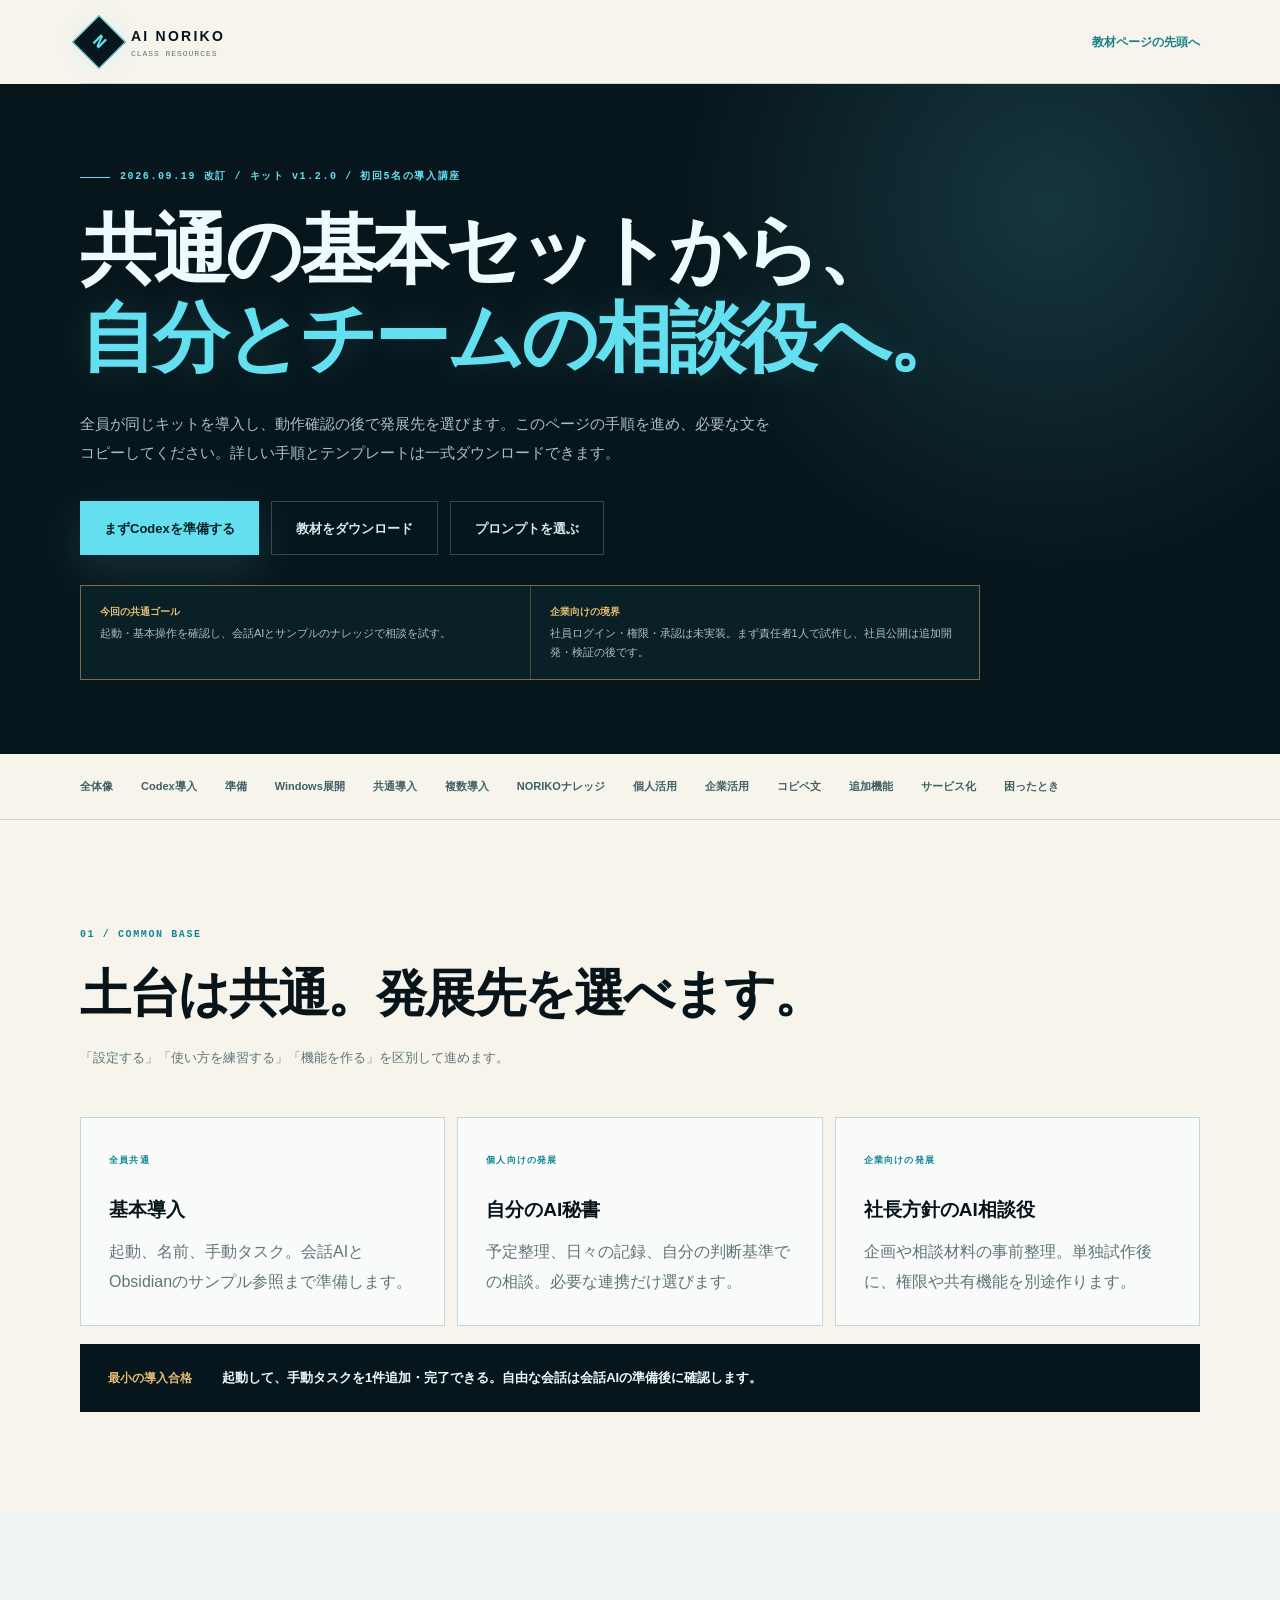
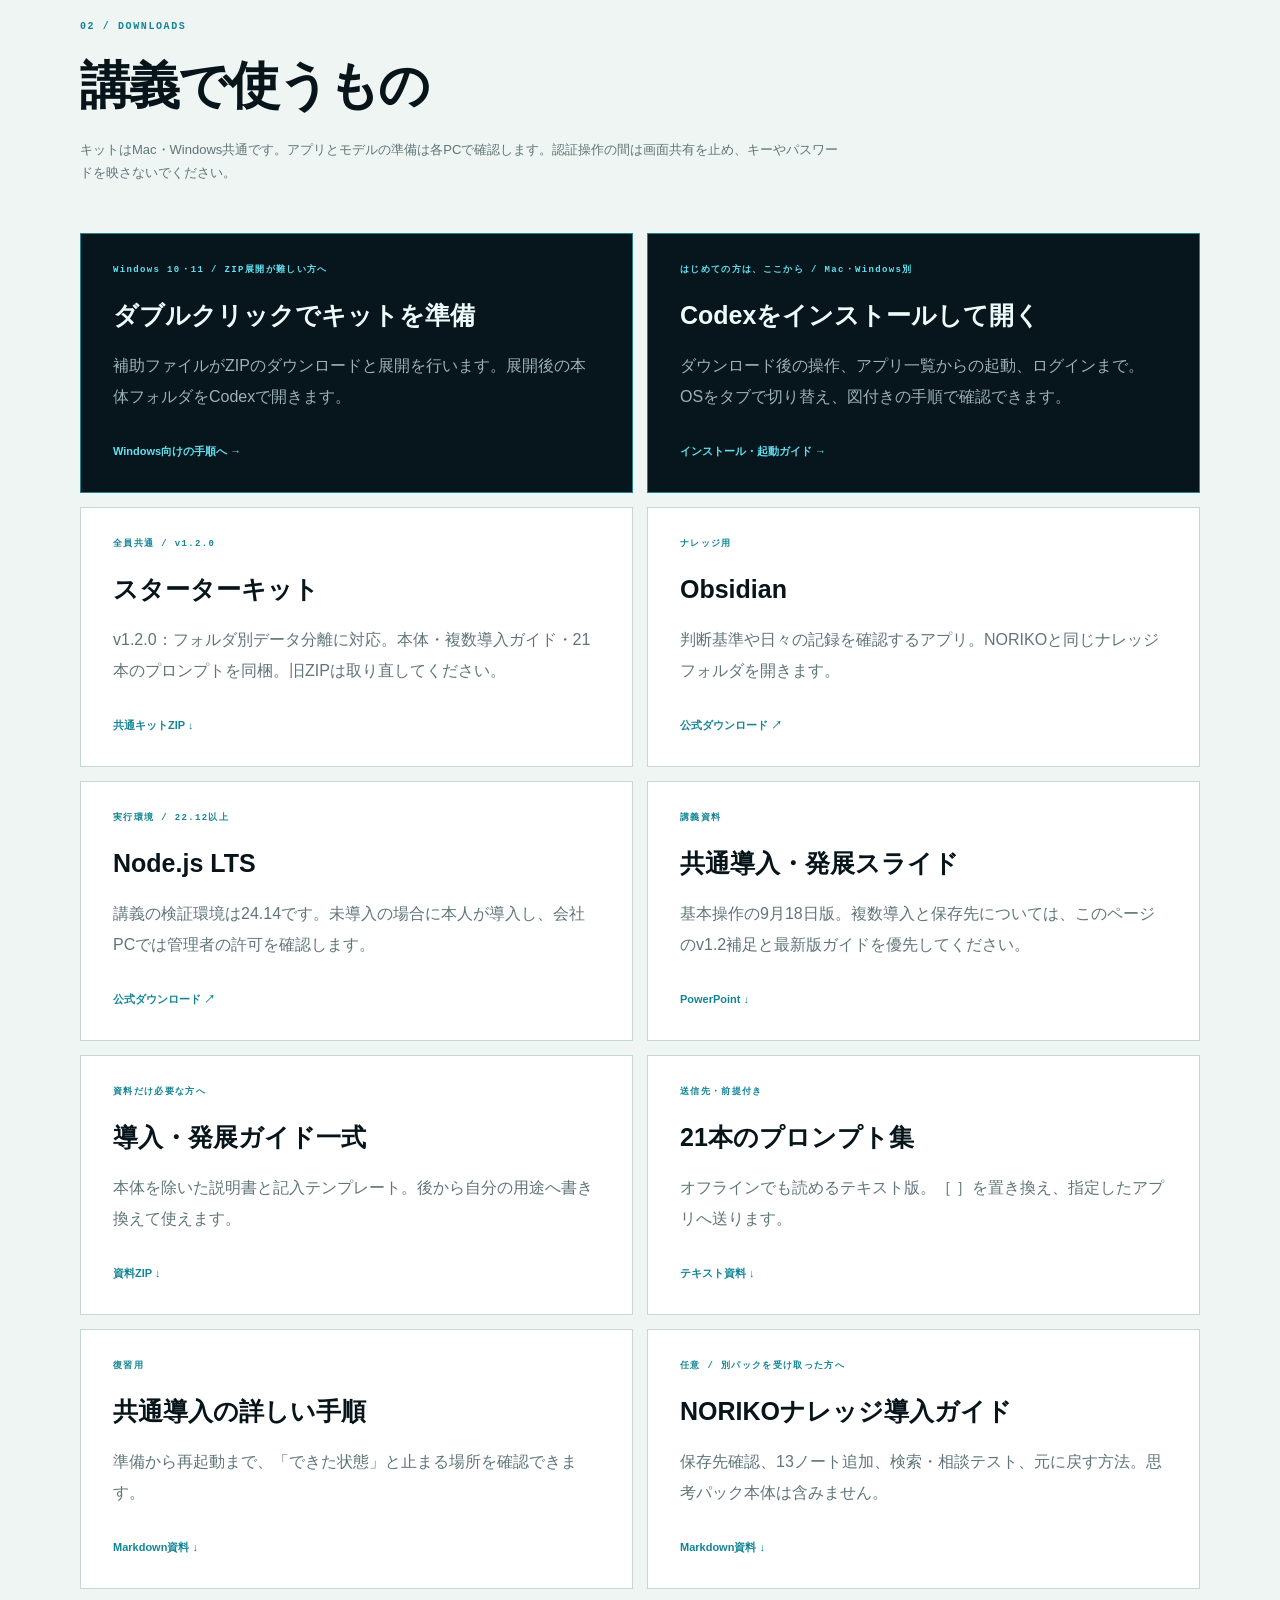
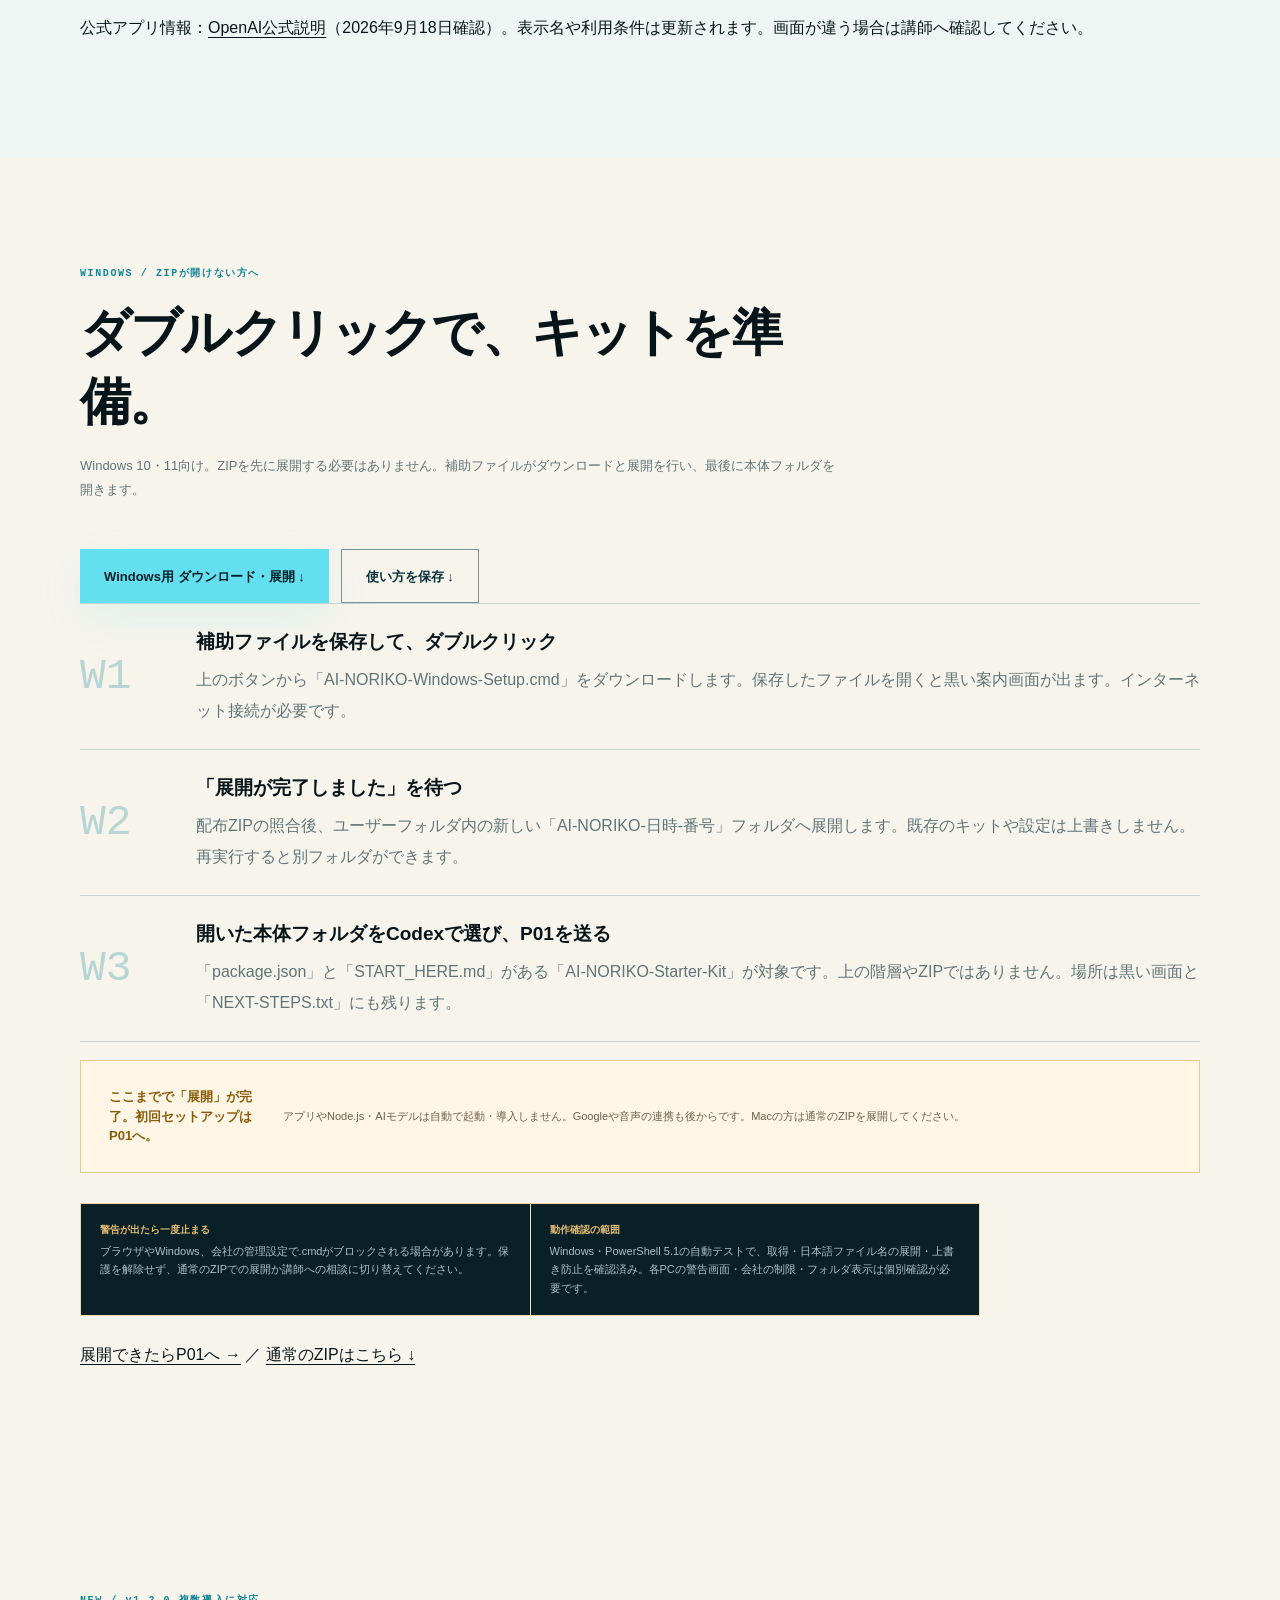
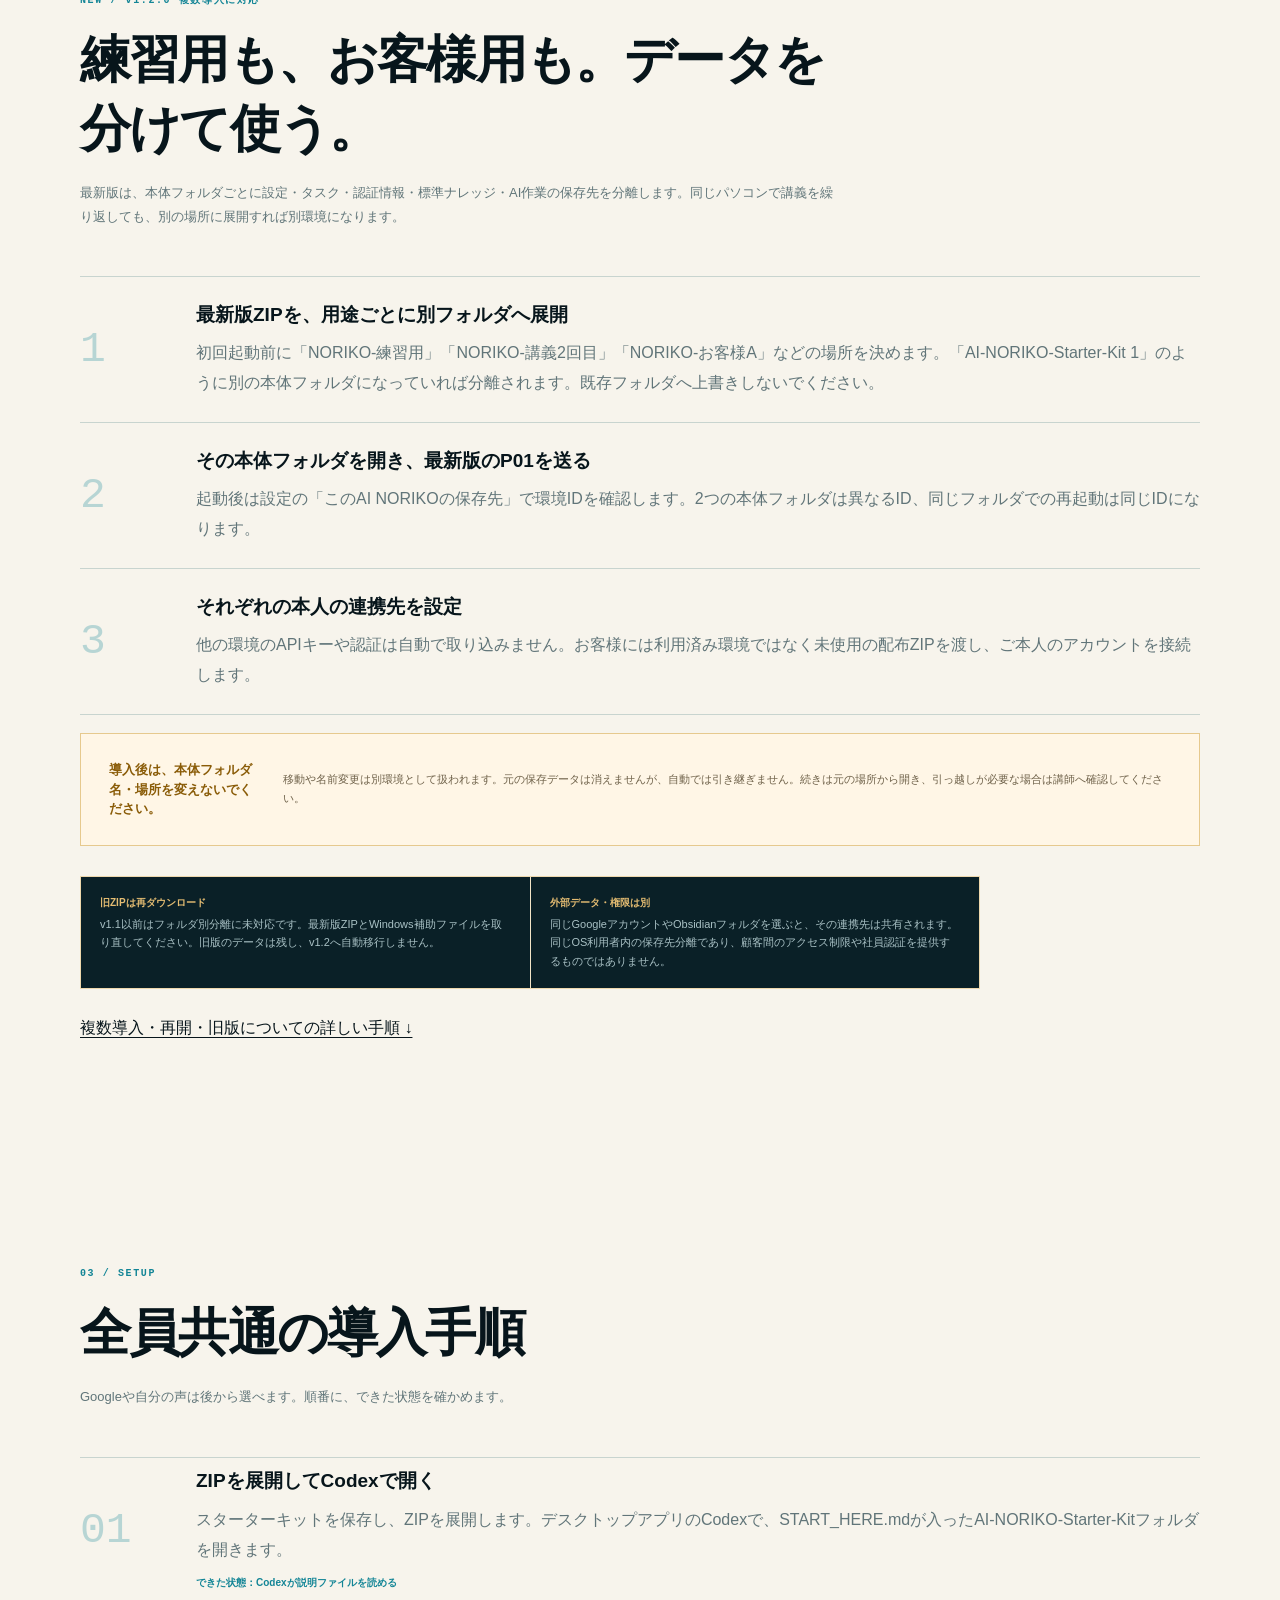
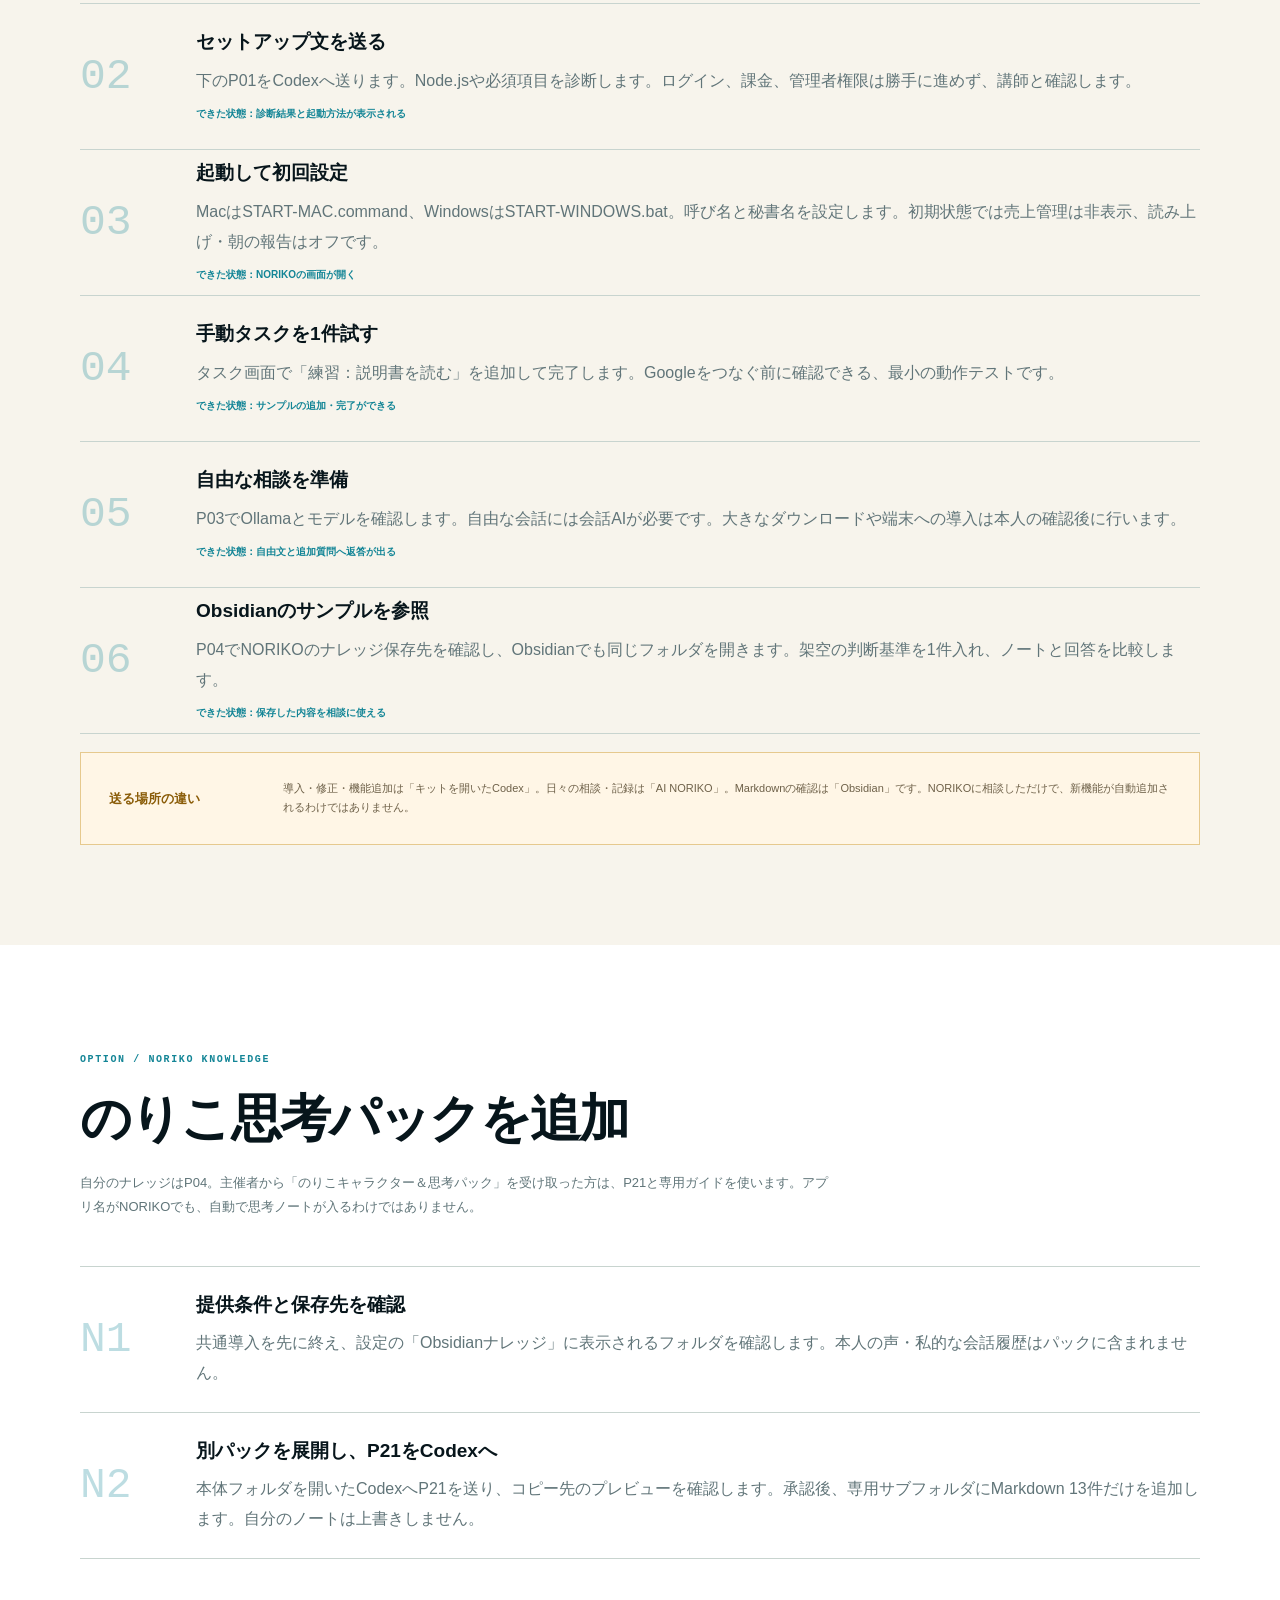
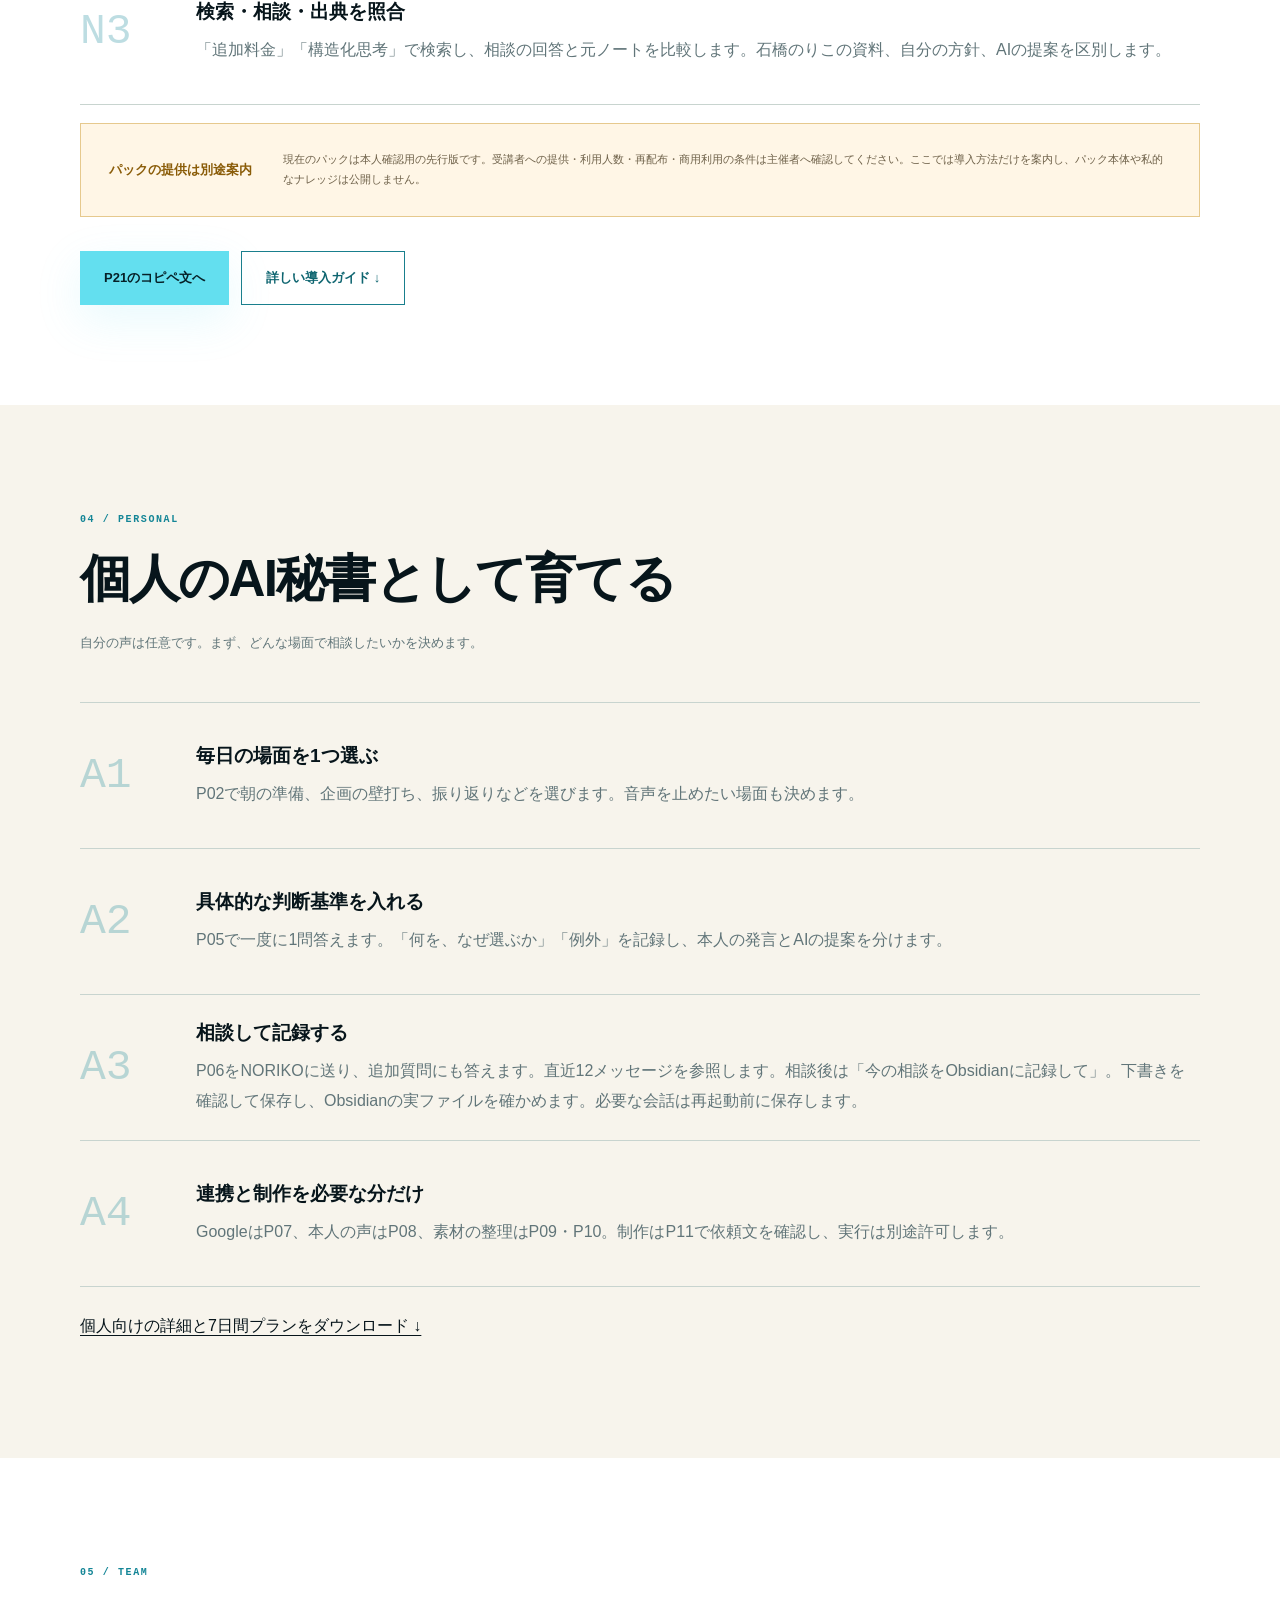
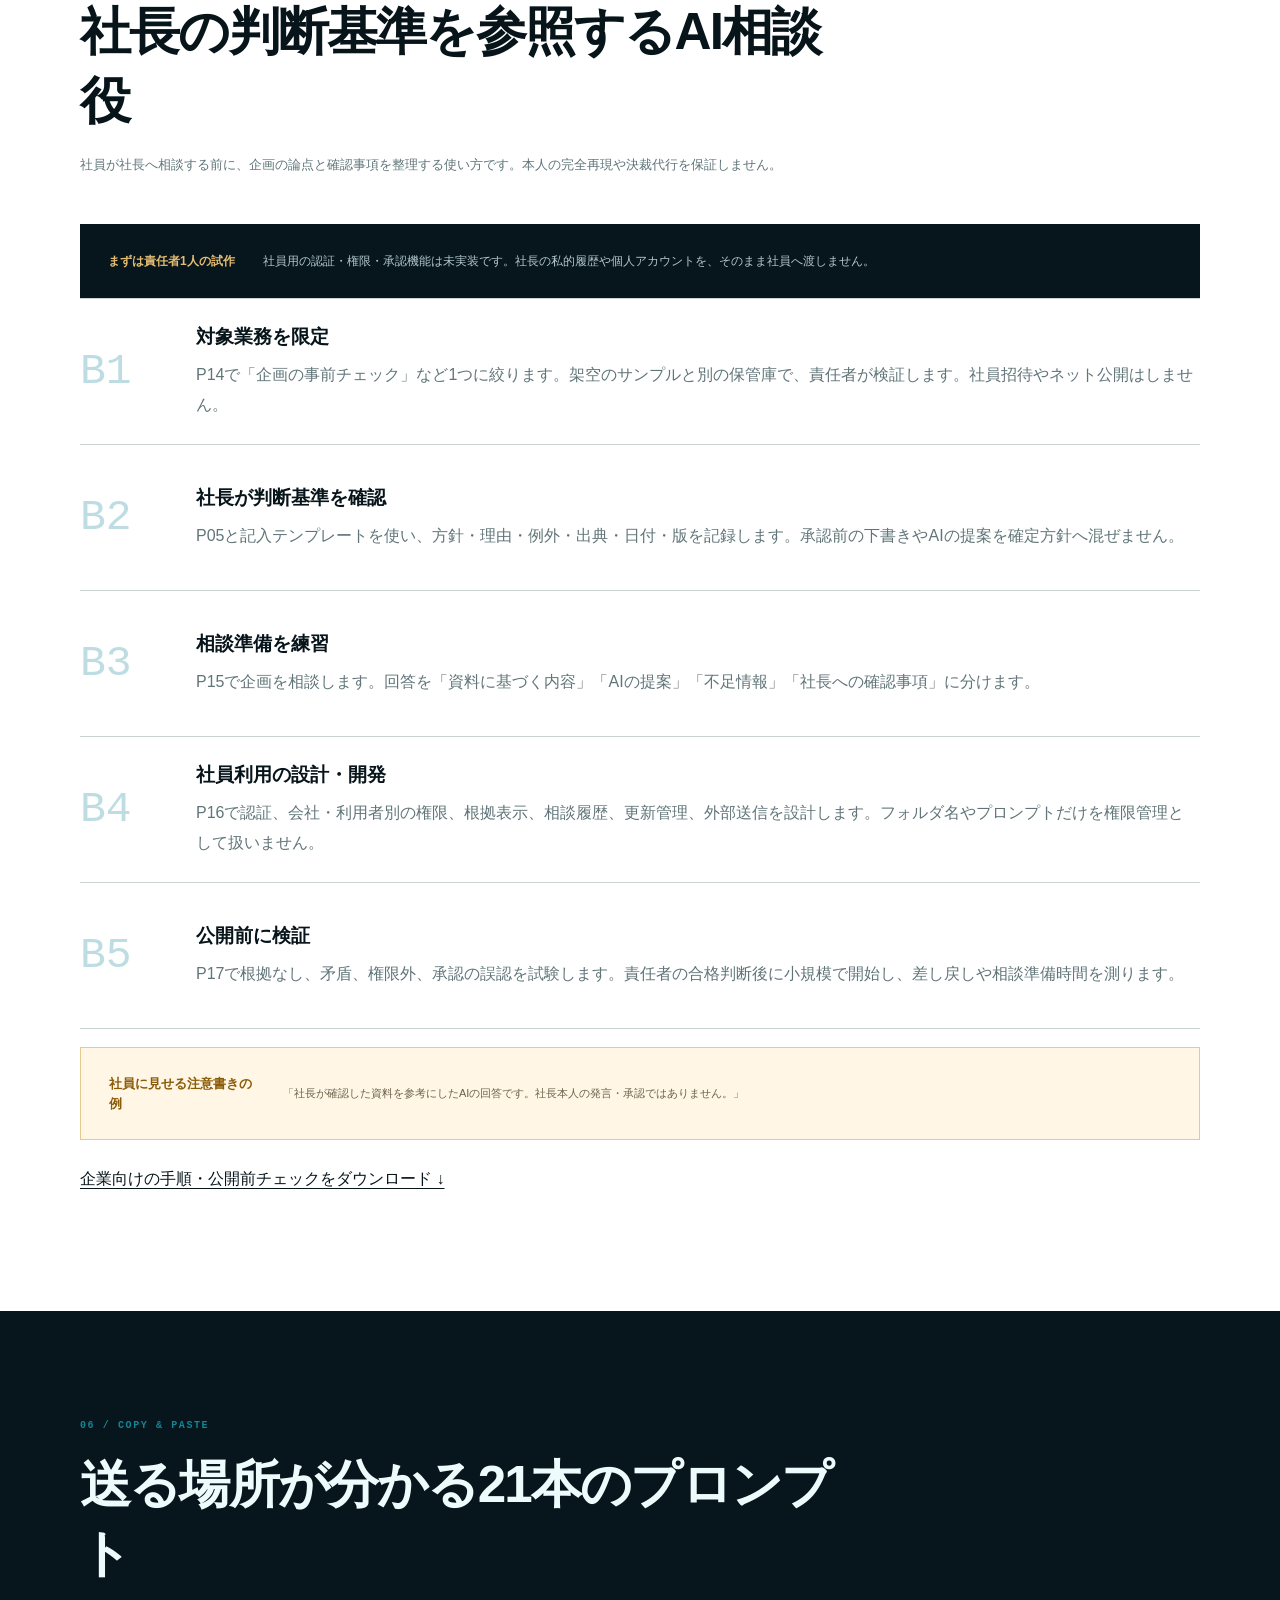
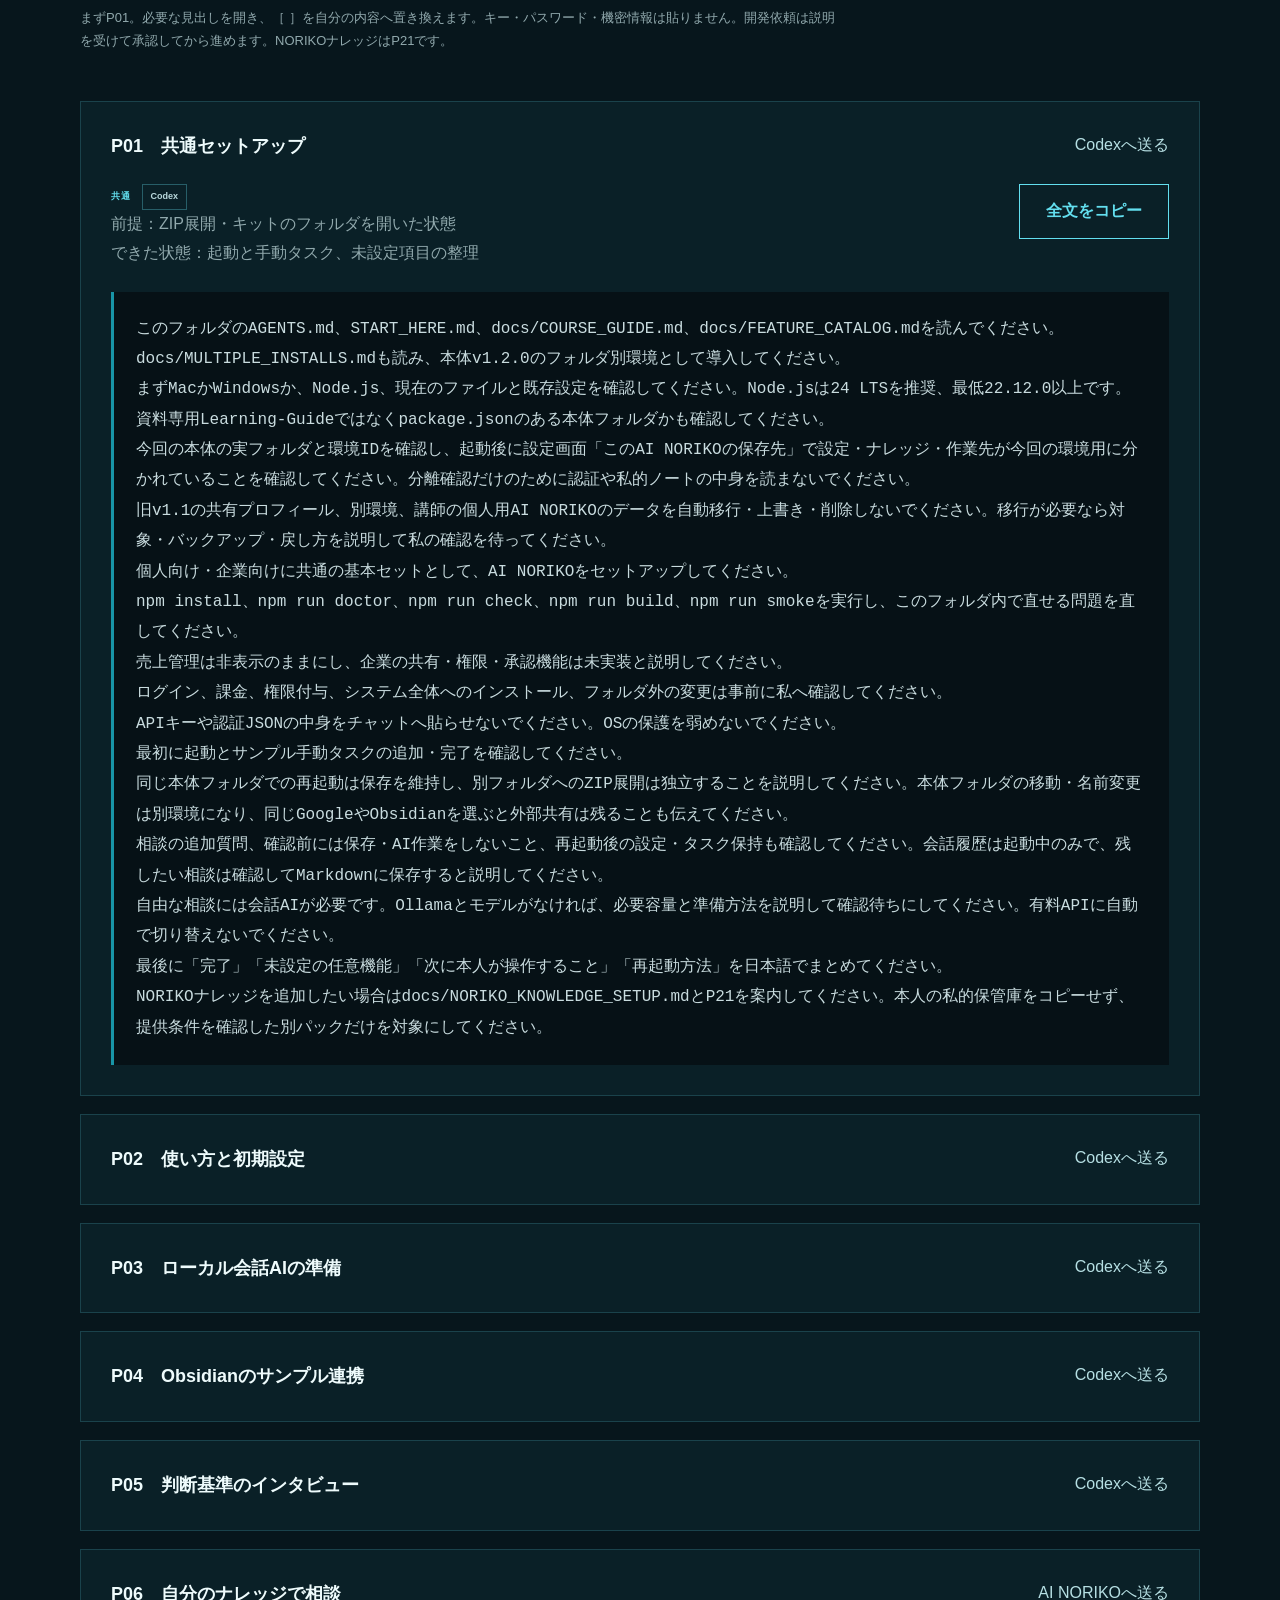
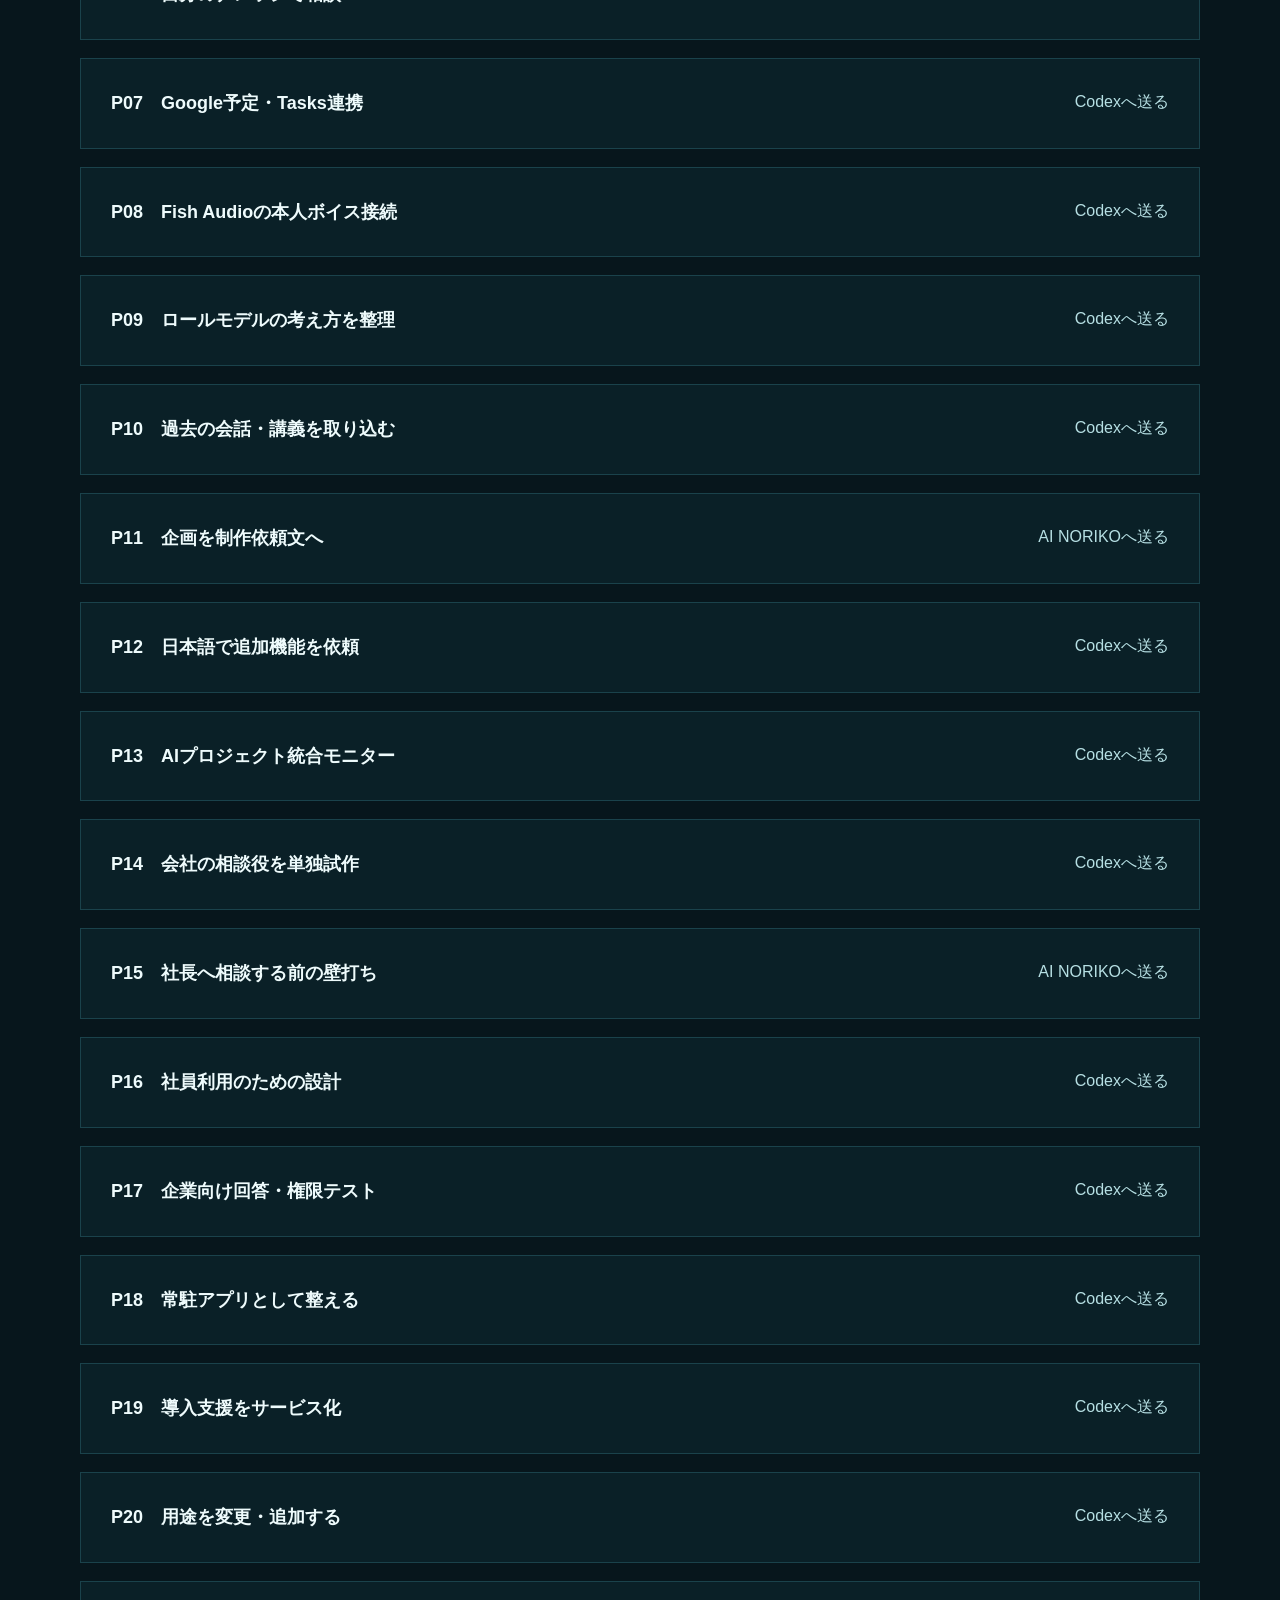
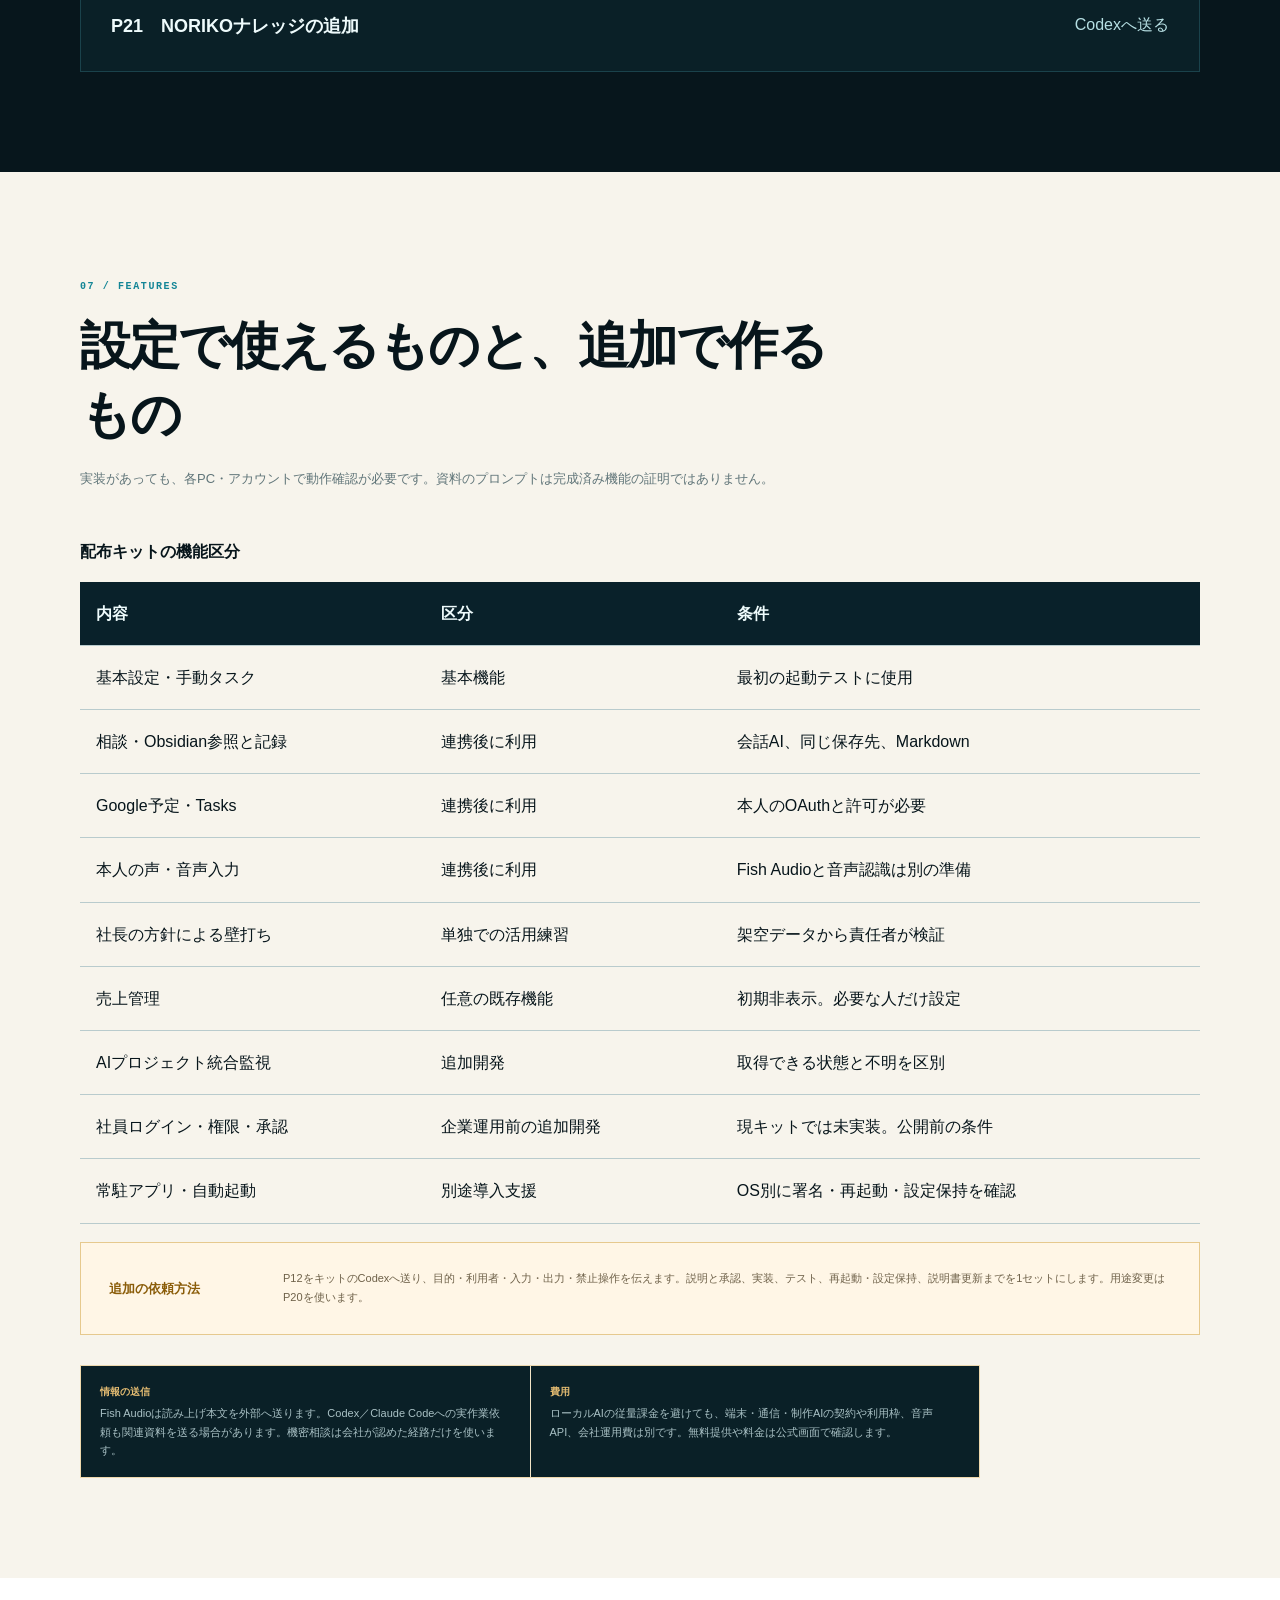
==== commit d11abc89: "Add beginner Codex installation guide with Mac and Windows tabs" ====
--- a/docs/resources/index.html
+++ b/docs/resources/index.html
@@ -1,5 +1,5 @@
 <!doctype html>
-<html lang="ja"><head><meta charset="utf-8"><meta name="viewport" content="width=device-width, initial-scale=1"><title>AI NORIKO｜生徒用 講義資料・導入ガイド</title><meta name="description" content="AI NORIKOの導入手順、21本のコピペ用プロンプト、スターターキット、講義スライド、NORIKOナレッジ導入ガイド。"><meta name="color-scheme" content="light"><link rel="stylesheet" href="../styles.css"><script src="../script.js" defer></script></head><body><main class="resource-page" id="top"><header class="resource-header"><a class="brand" href="#top"><span class="brand-mark">N</span><span><strong>AI NORIKO</strong><small>CLASS RESOURCES</small></span></a><a class="resource-back" href="#top">教材ページの先頭へ</a></header><section class="resource-hero"><p class="eyebrow"><span></span> 2026.09.19 改訂 / キット v1.2.0 / 初回5名の導入講座</p><h1>共通の基本セットから、<br/><em>自分とチームの相談役へ。</em></h1><p>全員が同じキットを導入し、動作確認の後で発展先を選びます。このページの手順を進め、必要な文をコピーしてください。詳しい手順とテンプレートは一式ダウンロードできます。</p><div class="resource-actions"><a class="button primary" href="#downloads">教材を準備する</a><a class="button secondary" href="#prompts">プロンプトを選ぶ</a></div><div class="resource-alerts"><p><strong>今回の共通ゴール</strong> 起動・基本操作を確認し、会話AIとサンプルのナレッジで相談を試す。</p><p><strong>企業向けの境界</strong> 社員ログイン・権限・承認は未実装。まず責任者1人で試作し、社員公開は追加開発・検証の後です。</p></div></section><nav class="resource-index" aria-label="受講者用目次"><a href="#route">全体像</a><a href="#downloads">準備</a><a href="#windows-setup">Windows展開</a><a href="#setup">共通導入</a><a href="#multiple-installs">複数導入</a><a href="#noriko-knowledge">NORIKOナレッジ</a><a href="#personal">個人活用</a><a href="#team">企業活用</a><a href="#prompts">コピペ文</a><a href="#options">追加機能</a><a href="#service">サービス化</a><a href="#trouble">困ったとき</a></nav><section class="resource-section" id="route"><div class="resource-title"><small>01 / COMMON BASE</small><h2>土台は共通。発展先を選べます。</h2><p>「設定する」「使い方を練習する」「機能を作る」を区別して進めます。</p></div><div class="option-grid"><article><small>全員共通</small><strong>基本導入</strong><p>起動、名前、手動タスク。会話AIとObsidianのサンプル参照まで準備します。</p></article><article><small>個人向けの発展</small><strong>自分のAI秘書</strong><p>予定整理、日々の記録、自分の判断基準での相談。必要な連携だけ選びます。</p></article><article><small>企業向けの発展</small><strong>社長方針のAI相談役</strong><p>企画や相談材料の事前整理。単独試作後に、権限や共有機能を別途作ります。</p></article></div><div class="success-line"><strong>最小の導入合格</strong><p>起動して、手動タスクを1件追加・完了できる。自由な会話は会話AIの準備後に確認します。</p></div></section><section class="resource-section resource-downloads" id="downloads"><div class="resource-title"><small>02 / DOWNLOADS</small><h2>講義で使うもの</h2><p>キットはMac・Windows共通です。アプリとモデルの準備は各PCで確認します。認証操作の間は画面共有を止め、キーやパスワードを映さないでください。</p></div><div class="download-grid"><a class="download-card featured" href="#windows-setup"><small>Windows 10・11 / ZIP展開が難しい方へ</small><strong>ダブルクリックでキットを準備</strong><p>補助ファイルがZIPのダウンロードと展開を行います。展開後の本体フォルダをCodexで開きます。</p><span>Windows向けの手順へ →</span></a><a class="download-card featured" href="https://learn.chatgpt.com/docs/app" target="_blank" rel="noreferrer"><small>公式アプリ案内</small><strong>Codexのデスクトップ入口</strong><p>OpenAI公式ページから自分のOSに合うアプリを確認して導入します。ログイン後、Codexを選びます。</p><span>アプリの公式案内・ダウンロード ↗</span></a><a class="download-card" href="../downloads/AI-NORIKO-Starter-Kit.zip" download=""><small>全員共通 / v1.2.0</small><strong>スターターキット</strong><p>v1.2.0：フォルダ別データ分離に対応。本体・複数導入ガイド・21本のプロンプトを同梱。旧ZIPは取り直してください。</p><span>共通キットZIP ↓</span></a><a class="download-card" href="https://obsidian.md/download" target="_blank" rel="noreferrer"><small>ナレッジ用</small><strong>Obsidian</strong><p>判断基準や日々の記録を確認するアプリ。NORIKOと同じナレッジフォルダを開きます。</p><span>公式ダウンロード ↗</span></a><a class="download-card" href="https://nodejs.org/en/download" target="_blank" rel="noreferrer"><small>実行環境 / 22.12以上</small><strong>Node.js LTS</strong><p>講義の検証環境は24.14です。未導入の場合に本人が導入し、会社PCでは管理者の許可を確認します。</p><span>公式ダウンロード ↗</span></a><a class="download-card" href="../downloads/AI-NORIKO-Lecture-Slides.pptx" download=""><small>講義資料</small><strong>共通導入・発展スライド</strong><p>基本操作の9月18日版。複数導入と保存先については、このページのv1.2補足と最新版ガイドを優先してください。</p><span>PowerPoint ↓</span></a><a class="download-card" href="../downloads/AI-NORIKO-Learning-Guide.zip" download=""><small>資料だけ必要な方へ</small><strong>導入・発展ガイド一式</strong><p>本体を除いた説明書と記入テンプレート。後から自分の用途へ書き換えて使えます。</p><span>資料ZIP ↓</span></a><a class="download-card" href="../downloads/AI-NORIKO-Copy-Paste-Prompts.txt" download=""><small>送信先・前提付き</small><strong>21本のプロンプト集</strong><p>オフラインでも読めるテキスト版。［ ］を置き換え、指定したアプリへ送ります。</p><span>テキスト資料 ↓</span></a><a class="download-card" href="../downloads/guide/docs/COURSE_GUIDE.md" download=""><small>復習用</small><strong>共通導入の詳しい手順</strong><p>準備から再起動まで、「できた状態」と止まる場所を確認できます。</p><span>Markdown資料 ↓</span></a><a class="download-card" href="../downloads/guide/docs/NORIKO_KNOWLEDGE_SETUP.md" download=""><small>任意 / 別パックを受け取った方へ</small><strong>NORIKOナレッジ導入ガイド</strong><p>保存先確認、13ノート追加、検索・相談テスト、元に戻す方法。思考パック本体は含みません。</p><span>Markdown資料 ↓</span></a></div><p class="course-source">公式アプリ情報：<a href="https://learn.chatgpt.com/docs/app" target="_blank" rel="noreferrer">OpenAI公式説明</a>（2026年9月18日確認）。表示名や利用条件は更新されます。画面が違う場合は講師へ確認してください。</p></section><section class="resource-section" id="windows-setup">
+<html lang="ja"><head><meta charset="utf-8"><meta name="viewport" content="width=device-width, initial-scale=1"><title>AI NORIKO｜生徒用 講義資料・導入ガイド</title><meta name="description" content="AI NORIKOの導入手順、21本のコピペ用プロンプト、スターターキット、講義スライド、NORIKOナレッジ導入ガイド。"><meta name="color-scheme" content="light"><link rel="stylesheet" href="../styles.css"><script src="../script.js" defer></script></head><body><main class="resource-page" id="top"><header class="resource-header"><a class="brand" href="#top"><span class="brand-mark">N</span><span><strong>AI NORIKO</strong><small>CLASS RESOURCES</small></span></a><a class="resource-back" href="#top">教材ページの先頭へ</a></header><section class="resource-hero"><p class="eyebrow"><span></span> 2026.09.19 改訂 / キット v1.2.0 / 初回5名の導入講座</p><h1>共通の基本セットから、<br/><em>自分とチームの相談役へ。</em></h1><p>全員が同じキットを導入し、動作確認の後で発展先を選びます。このページの手順を進め、必要な文をコピーしてください。詳しい手順とテンプレートは一式ダウンロードできます。</p><div class="resource-actions"><a class="button primary" href="../codex-install/">まずCodexを準備する</a><a class="button secondary" href="#downloads">教材をダウンロード</a><a class="button secondary" href="#prompts">プロンプトを選ぶ</a></div><div class="resource-alerts"><p><strong>今回の共通ゴール</strong> 起動・基本操作を確認し、会話AIとサンプルのナレッジで相談を試す。</p><p><strong>企業向けの境界</strong> 社員ログイン・権限・承認は未実装。まず責任者1人で試作し、社員公開は追加開発・検証の後です。</p></div></section><nav class="resource-index" aria-label="受講者用目次"><a href="#route">全体像</a><a href="../codex-install/">Codex導入</a><a href="#downloads">準備</a><a href="#windows-setup">Windows展開</a><a href="#setup">共通導入</a><a href="#multiple-installs">複数導入</a><a href="#noriko-knowledge">NORIKOナレッジ</a><a href="#personal">個人活用</a><a href="#team">企業活用</a><a href="#prompts">コピペ文</a><a href="#options">追加機能</a><a href="#service">サービス化</a><a href="#trouble">困ったとき</a></nav><section class="resource-section" id="route"><div class="resource-title"><small>01 / COMMON BASE</small><h2>土台は共通。発展先を選べます。</h2><p>「設定する」「使い方を練習する」「機能を作る」を区別して進めます。</p></div><div class="option-grid"><article><small>全員共通</small><strong>基本導入</strong><p>起動、名前、手動タスク。会話AIとObsidianのサンプル参照まで準備します。</p></article><article><small>個人向けの発展</small><strong>自分のAI秘書</strong><p>予定整理、日々の記録、自分の判断基準での相談。必要な連携だけ選びます。</p></article><article><small>企業向けの発展</small><strong>社長方針のAI相談役</strong><p>企画や相談材料の事前整理。単独試作後に、権限や共有機能を別途作ります。</p></article></div><div class="success-line"><strong>最小の導入合格</strong><p>起動して、手動タスクを1件追加・完了できる。自由な会話は会話AIの準備後に確認します。</p></div></section><section class="resource-section resource-downloads" id="downloads"><div class="resource-title"><small>02 / DOWNLOADS</small><h2>講義で使うもの</h2><p>キットはMac・Windows共通です。アプリとモデルの準備は各PCで確認します。認証操作の間は画面共有を止め、キーやパスワードを映さないでください。</p></div><div class="download-grid"><a class="download-card featured" href="#windows-setup"><small>Windows 10・11 / ZIP展開が難しい方へ</small><strong>ダブルクリックでキットを準備</strong><p>補助ファイルがZIPのダウンロードと展開を行います。展開後の本体フォルダをCodexで開きます。</p><span>Windows向けの手順へ →</span></a><a class="download-card featured" href="../codex-install/"><small>はじめての方は、ここから / Mac・Windows別</small><strong>Codexをインストールして開く</strong><p>ダウンロード後の操作、アプリ一覧からの起動、ログインまで。OSをタブで切り替え、図付きの手順で確認できます。</p><span>インストール・起動ガイド →</span></a><a class="download-card" href="../downloads/AI-NORIKO-Starter-Kit.zip" download=""><small>全員共通 / v1.2.0</small><strong>スターターキット</strong><p>v1.2.0：フォルダ別データ分離に対応。本体・複数導入ガイド・21本のプロンプトを同梱。旧ZIPは取り直してください。</p><span>共通キットZIP ↓</span></a><a class="download-card" href="https://obsidian.md/download" target="_blank" rel="noreferrer"><small>ナレッジ用</small><strong>Obsidian</strong><p>判断基準や日々の記録を確認するアプリ。NORIKOと同じナレッジフォルダを開きます。</p><span>公式ダウンロード ↗</span></a><a class="download-card" href="https://nodejs.org/en/download" target="_blank" rel="noreferrer"><small>実行環境 / 22.12以上</small><strong>Node.js LTS</strong><p>講義の検証環境は24.14です。未導入の場合に本人が導入し、会社PCでは管理者の許可を確認します。</p><span>公式ダウンロード ↗</span></a><a class="download-card" href="../downloads/AI-NORIKO-Lecture-Slides.pptx" download=""><small>講義資料</small><strong>共通導入・発展スライド</strong><p>基本操作の9月18日版。複数導入と保存先については、このページのv1.2補足と最新版ガイドを優先してください。</p><span>PowerPoint ↓</span></a><a class="download-card" href="../downloads/AI-NORIKO-Learning-Guide.zip" download=""><small>資料だけ必要な方へ</small><strong>導入・発展ガイド一式</strong><p>本体を除いた説明書と記入テンプレート。後から自分の用途へ書き換えて使えます。</p><span>資料ZIP ↓</span></a><a class="download-card" href="../downloads/AI-NORIKO-Copy-Paste-Prompts.txt" download=""><small>送信先・前提付き</small><strong>21本のプロンプト集</strong><p>オフラインでも読めるテキスト版。［ ］を置き換え、指定したアプリへ送ります。</p><span>テキスト資料 ↓</span></a><a class="download-card" href="../downloads/guide/docs/COURSE_GUIDE.md" download=""><small>復習用</small><strong>共通導入の詳しい手順</strong><p>準備から再起動まで、「できた状態」と止まる場所を確認できます。</p><span>Markdown資料 ↓</span></a><a class="download-card" href="../downloads/guide/docs/NORIKO_KNOWLEDGE_SETUP.md" download=""><small>任意 / 別パックを受け取った方へ</small><strong>NORIKOナレッジ導入ガイド</strong><p>保存先確認、13ノート追加、検索・相談テスト、元に戻す方法。思考パック本体は含みません。</p><span>Markdown資料 ↓</span></a></div><p class="course-source">公式アプリ情報：<a href="https://learn.chatgpt.com/docs/app" target="_blank" rel="noreferrer">OpenAI公式説明</a>（2026年9月18日確認）。表示名や利用条件は更新されます。画面が違う場合は講師へ確認してください。</p></section><section class="resource-section" id="windows-setup">
   <div class="resource-title"><small>WINDOWS / ZIPが開けない方へ</small><h2>ダブルクリックで、キットを準備。</h2><p>Windows 10・11向け。ZIPを先に展開する必要はありません。補助ファイルがダウンロードと展開を行い、最後に本体フォルダを開きます。</p></div>
   <div class="resource-actions"><a class="button primary" href="../downloads/AI-NORIKO-Windows-Setup.cmd" download>Windows用 ダウンロード・展開 ↓</a><a class="button secondary" href="../downloads/AI-NORIKO-Windows-Help.md" download>使い方を保存 ↓</a></div>
   <ol class="resource-steps">
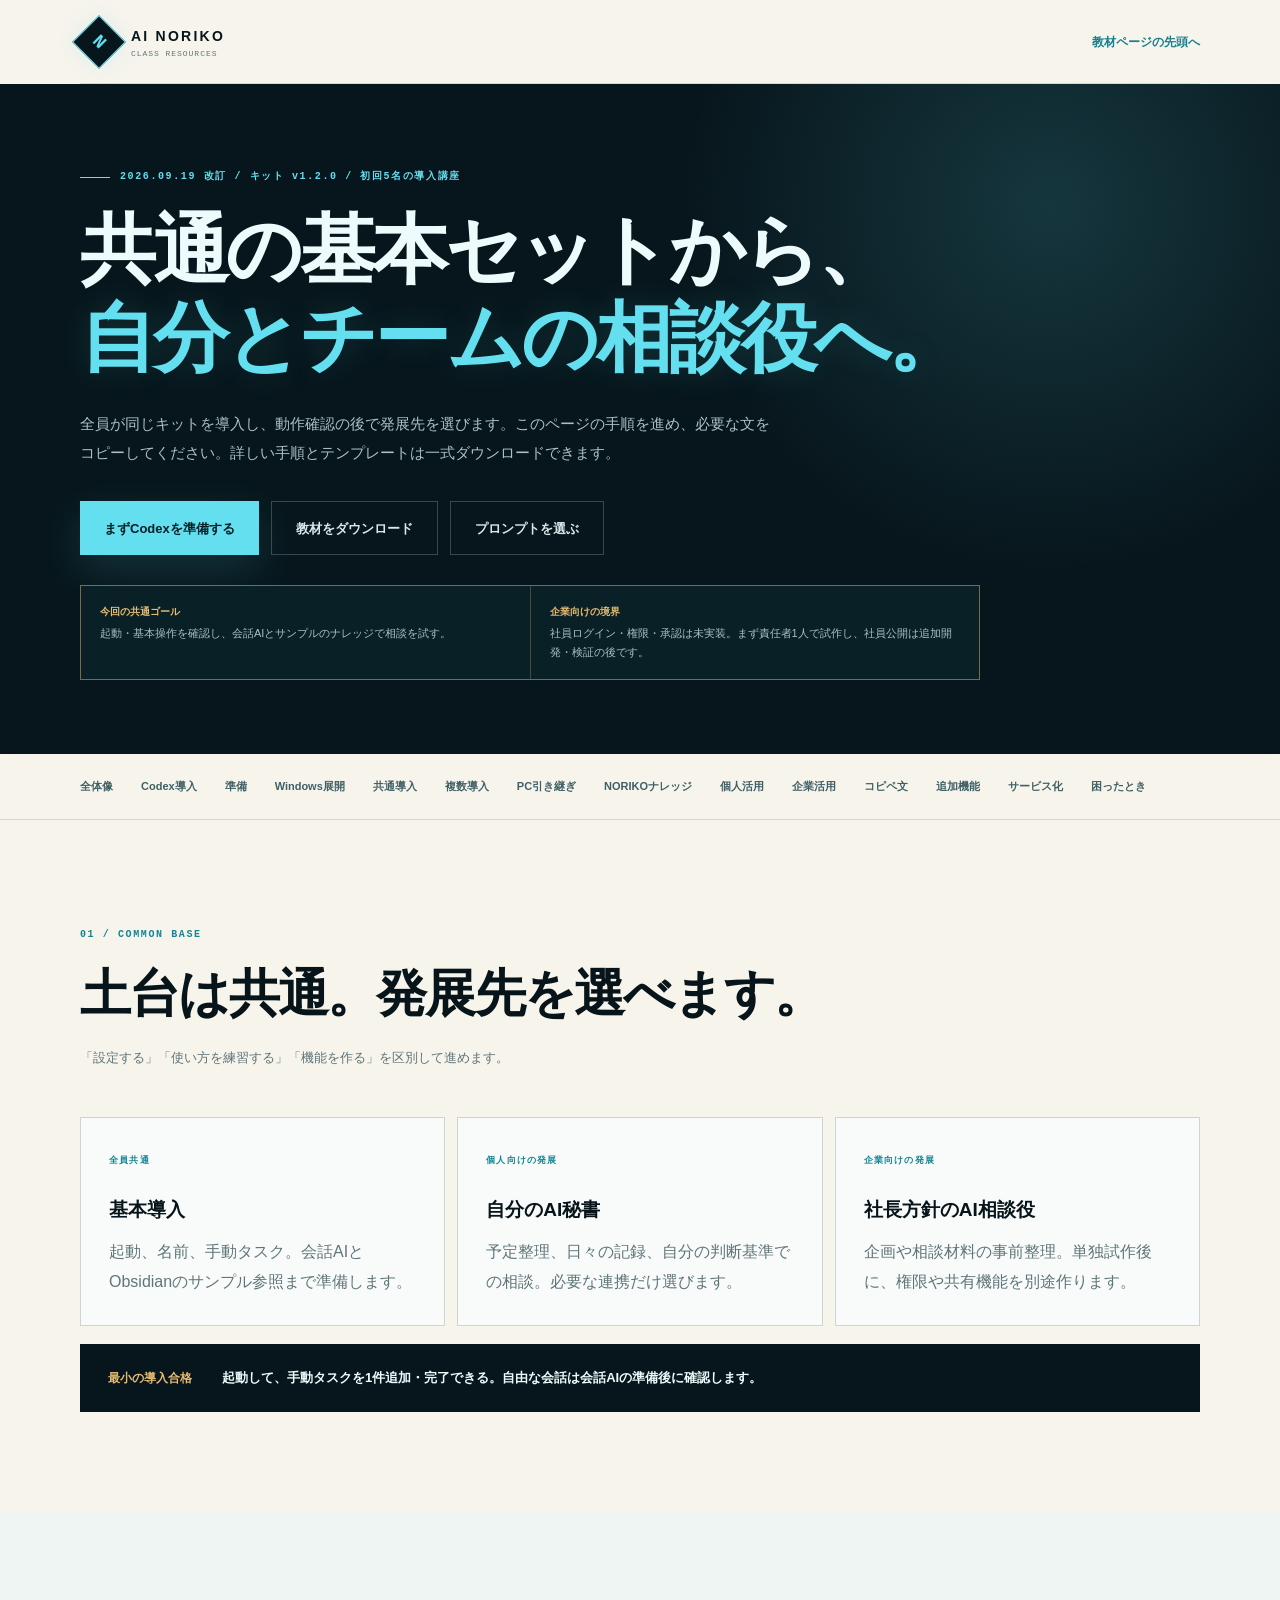
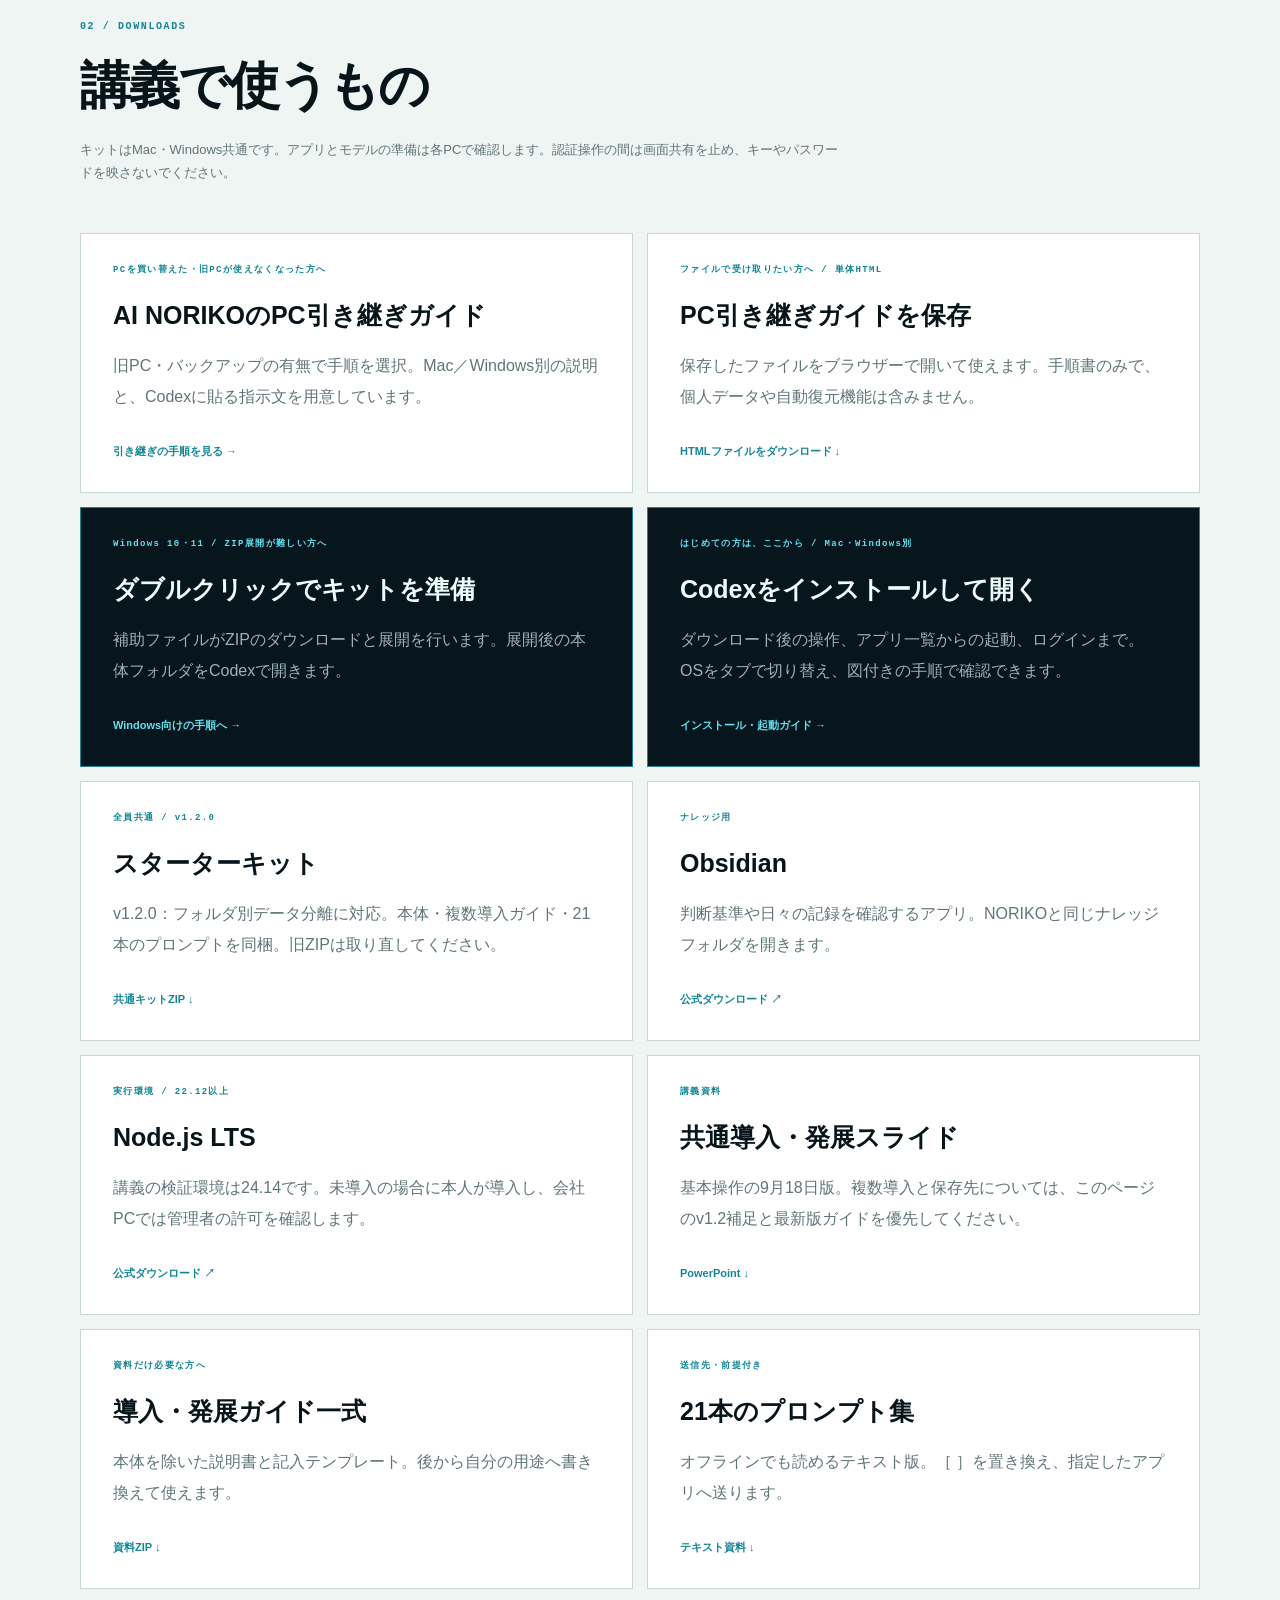
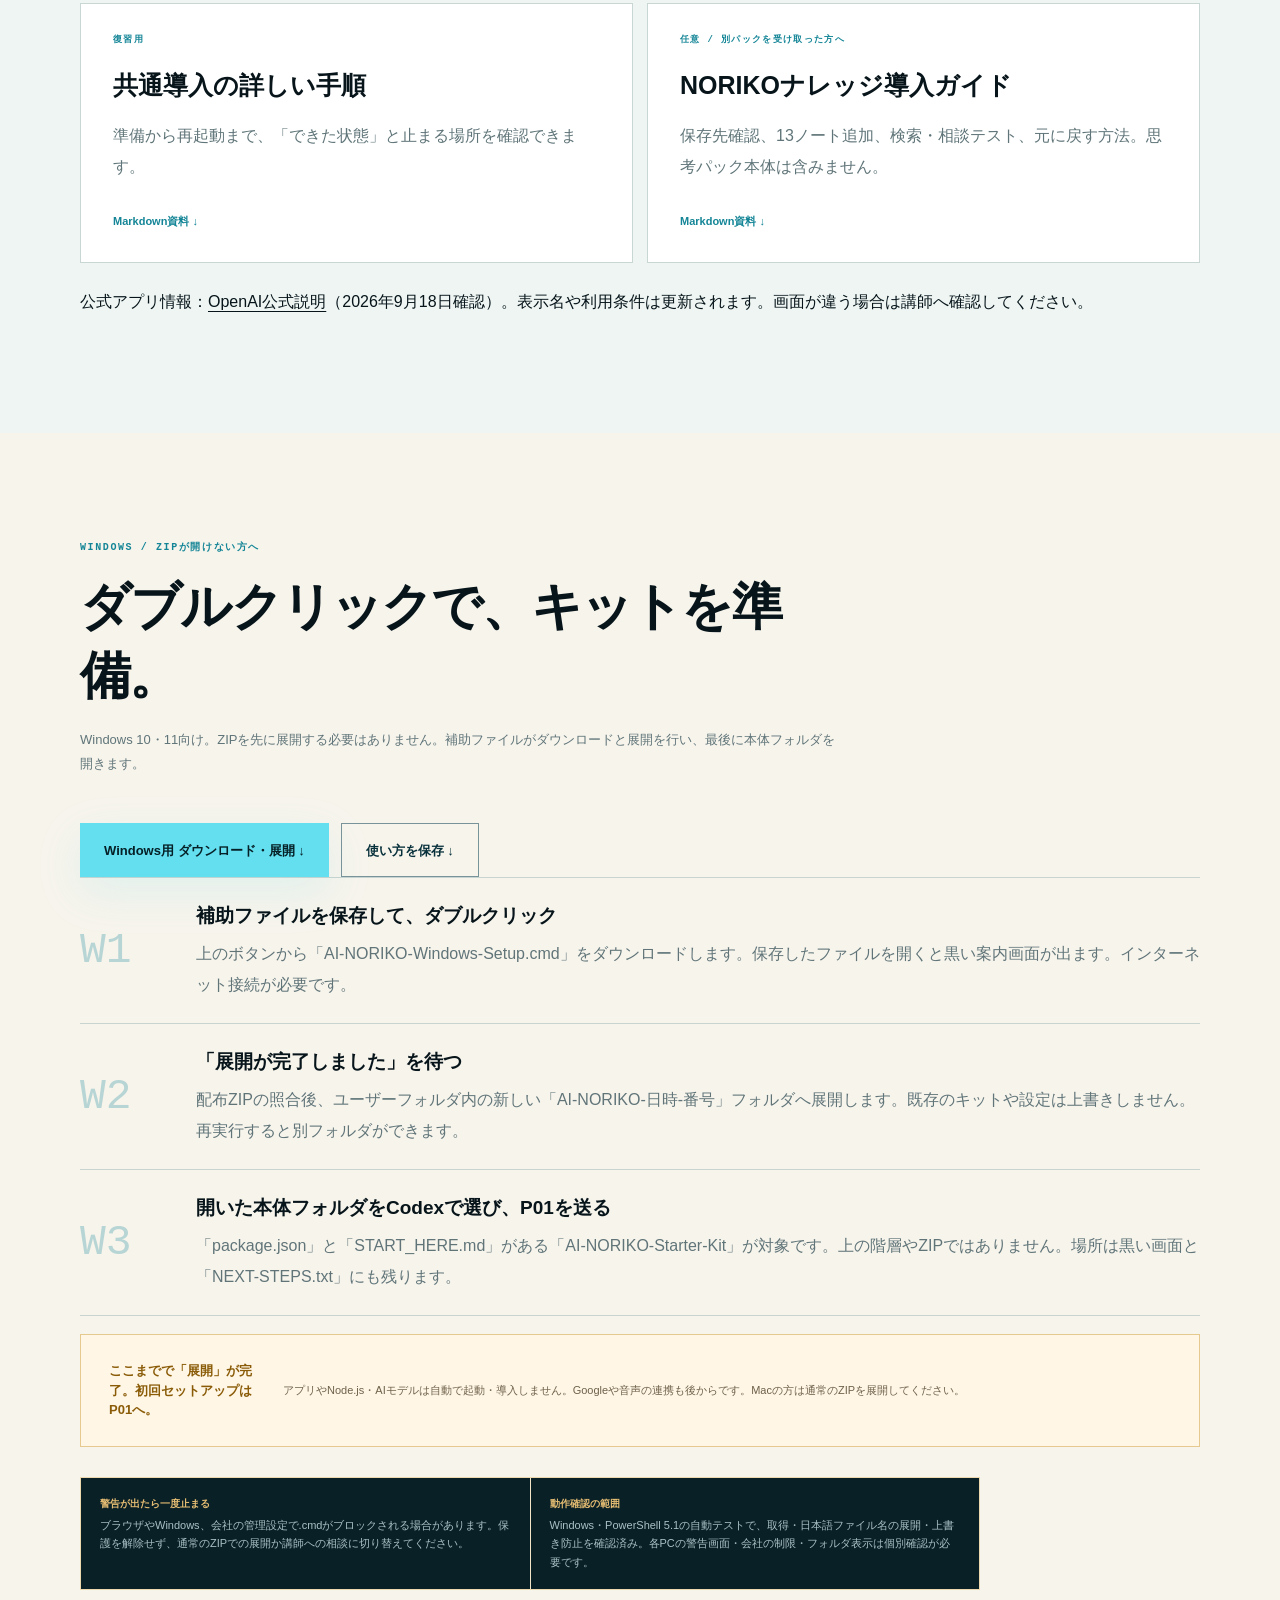
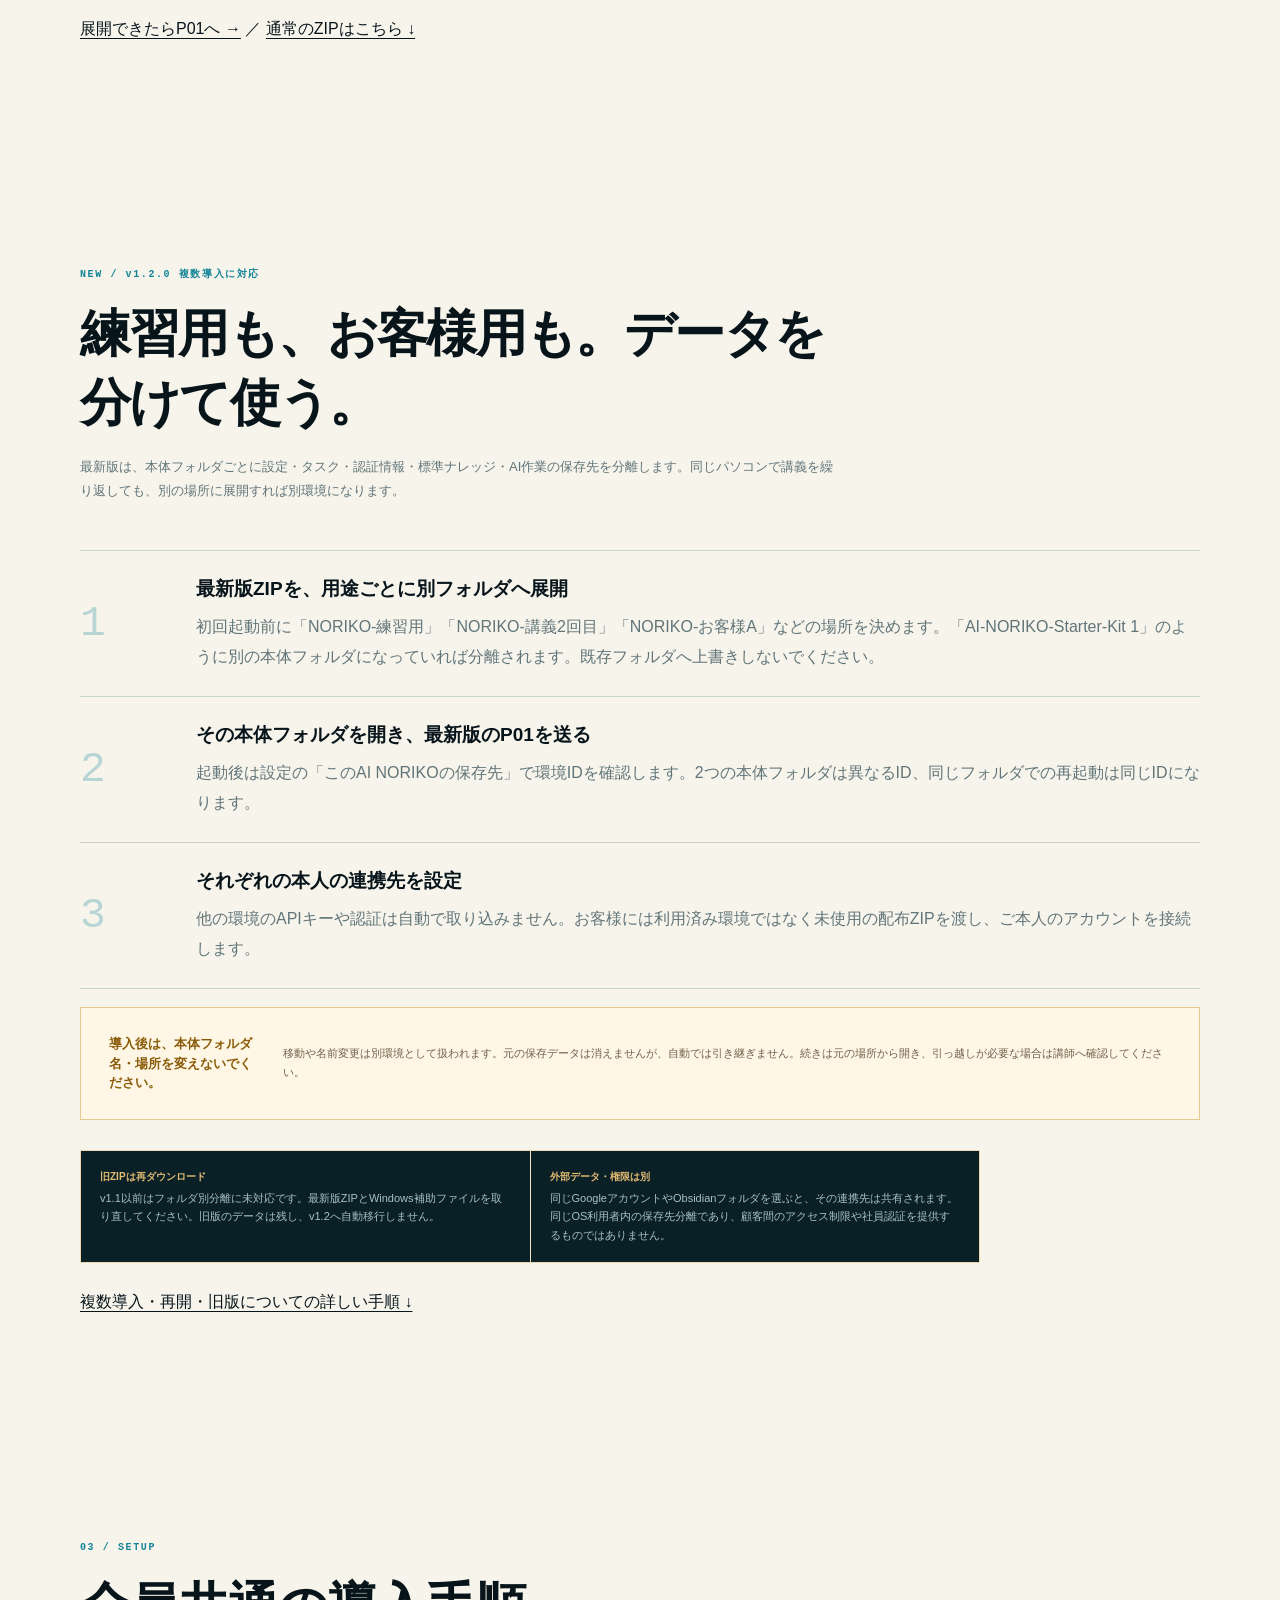
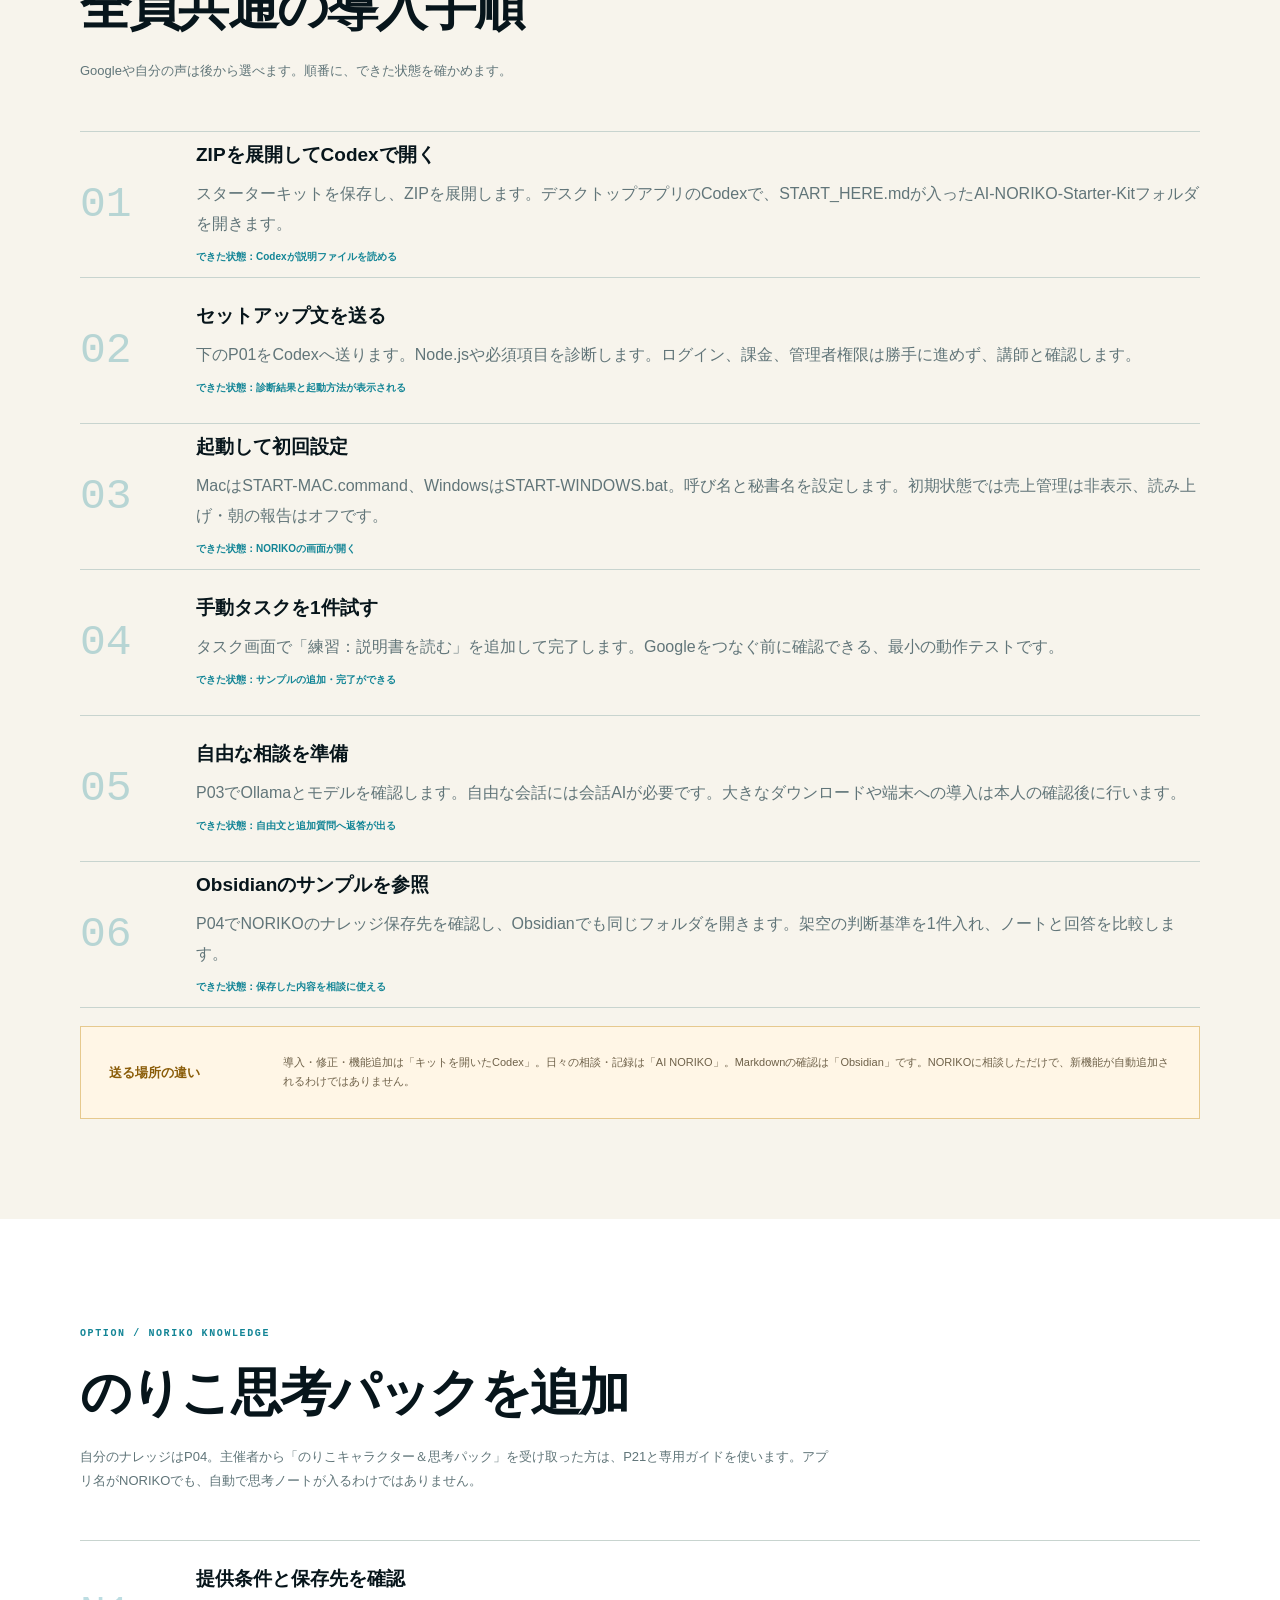
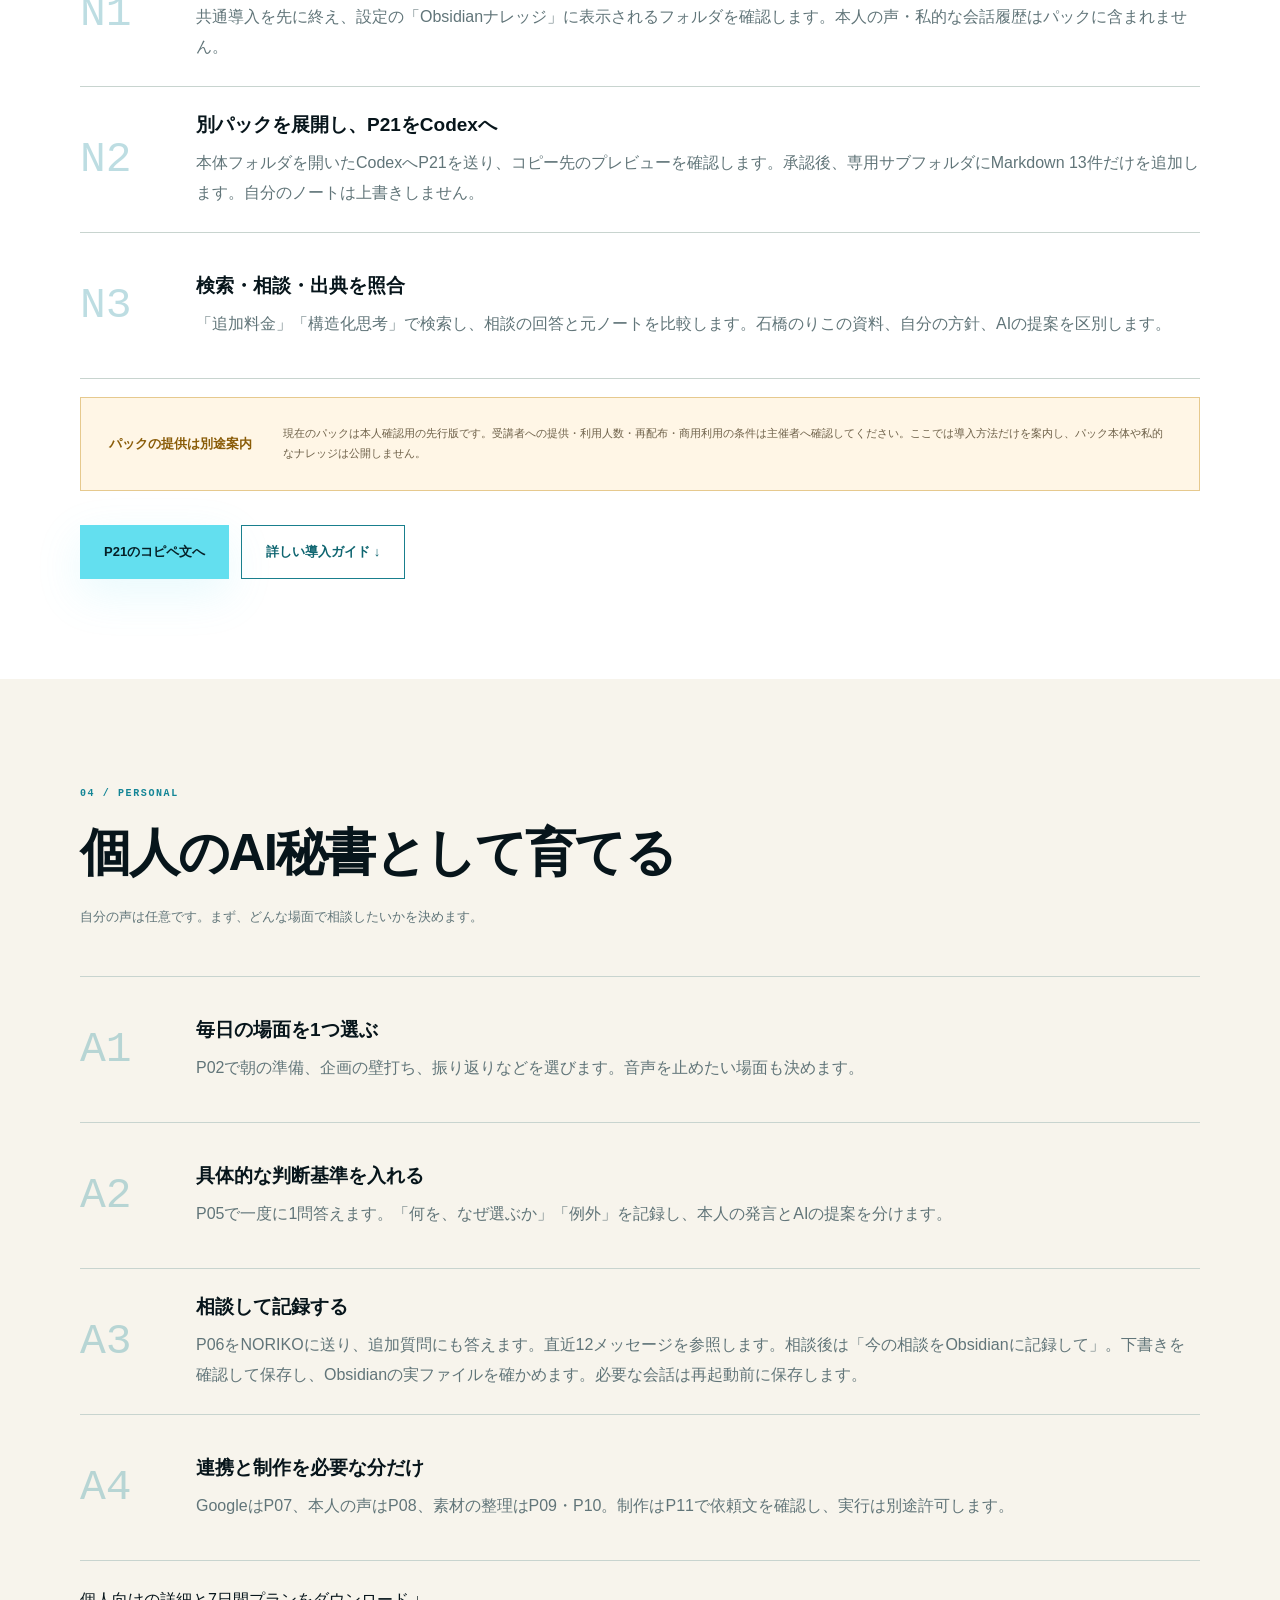
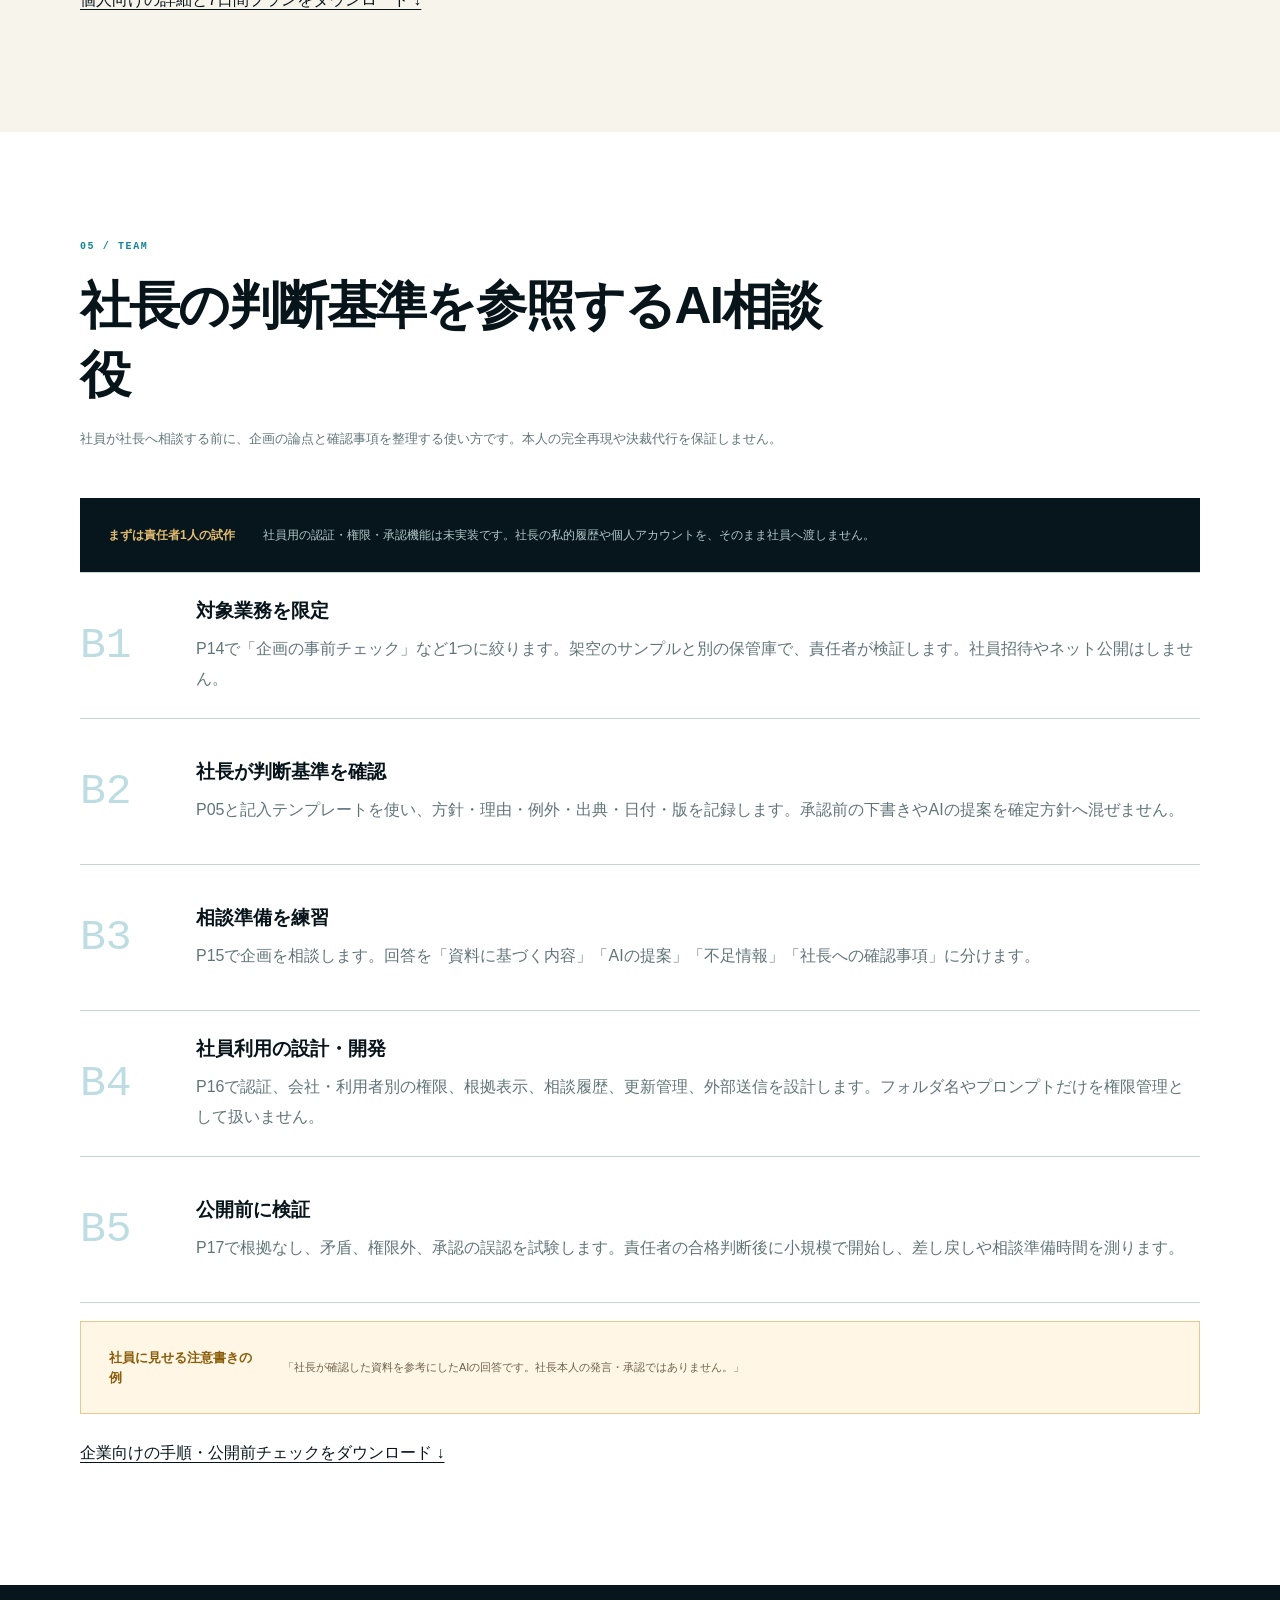
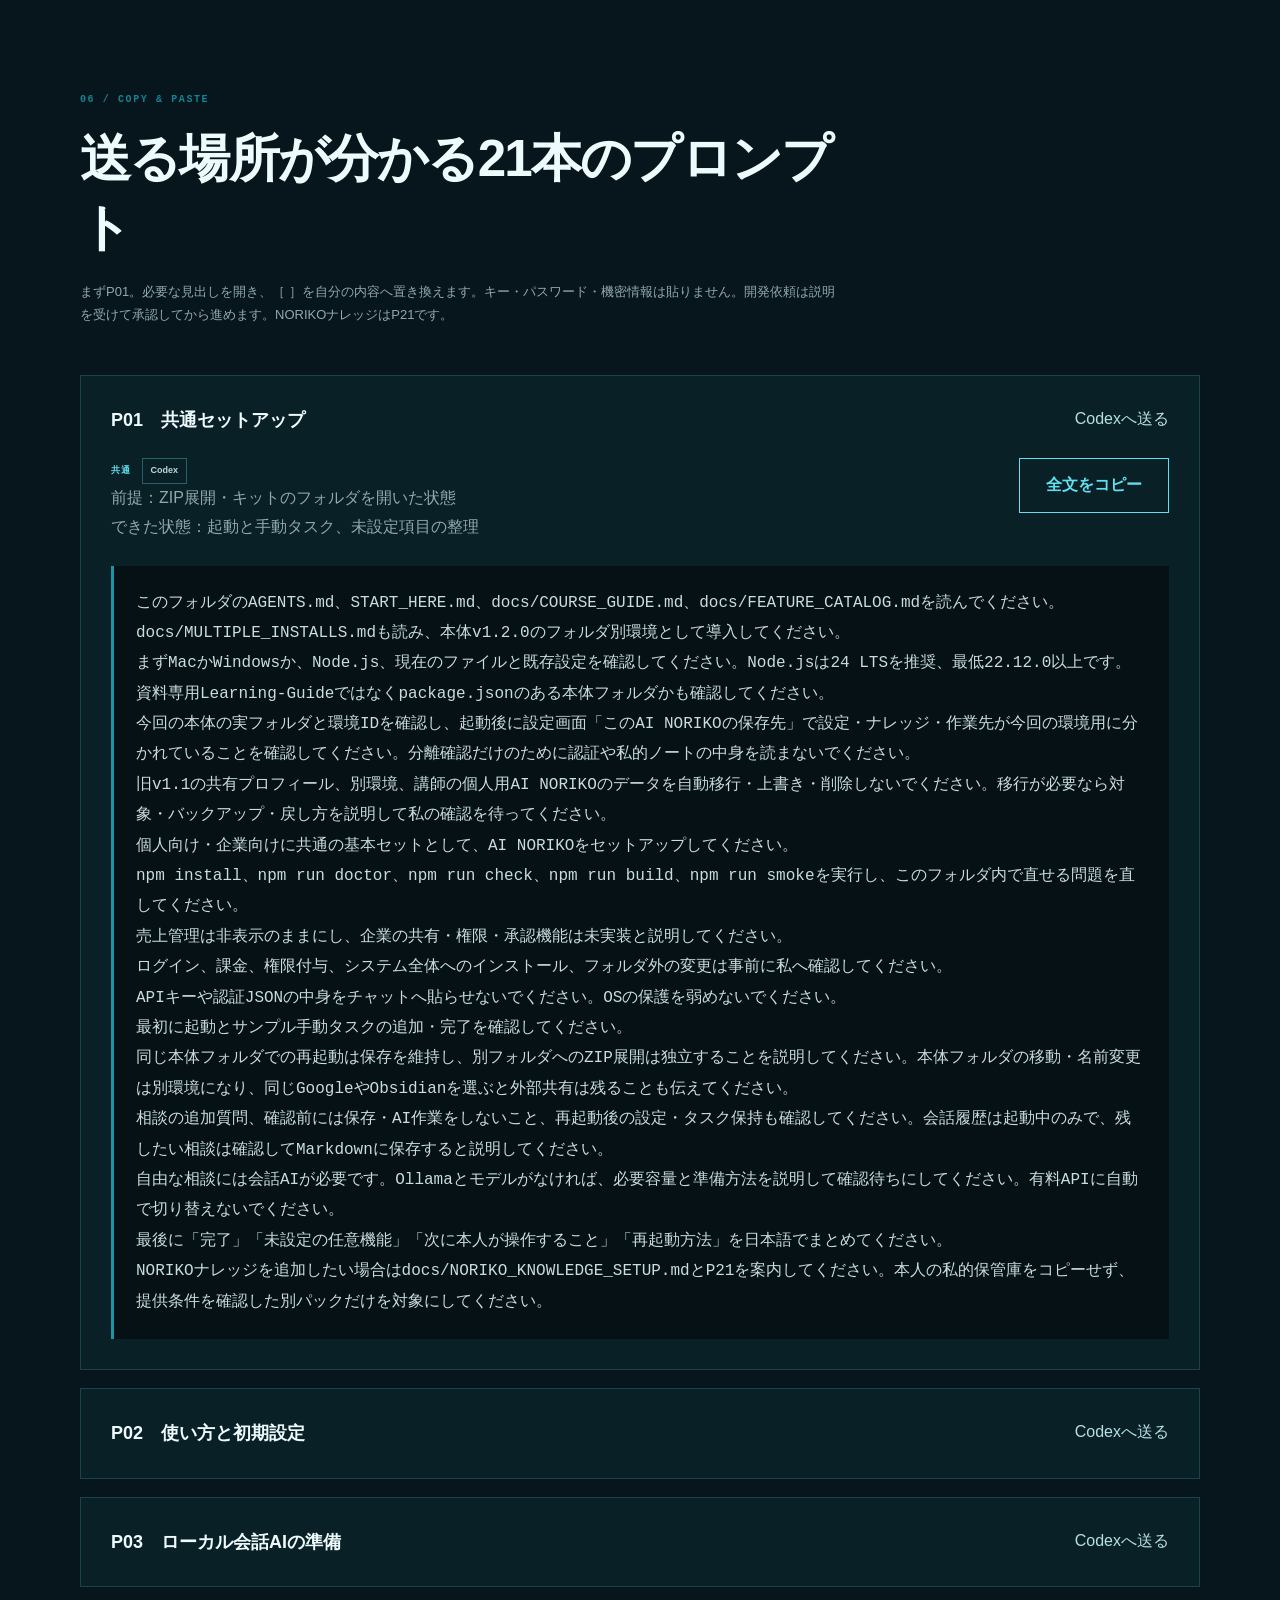
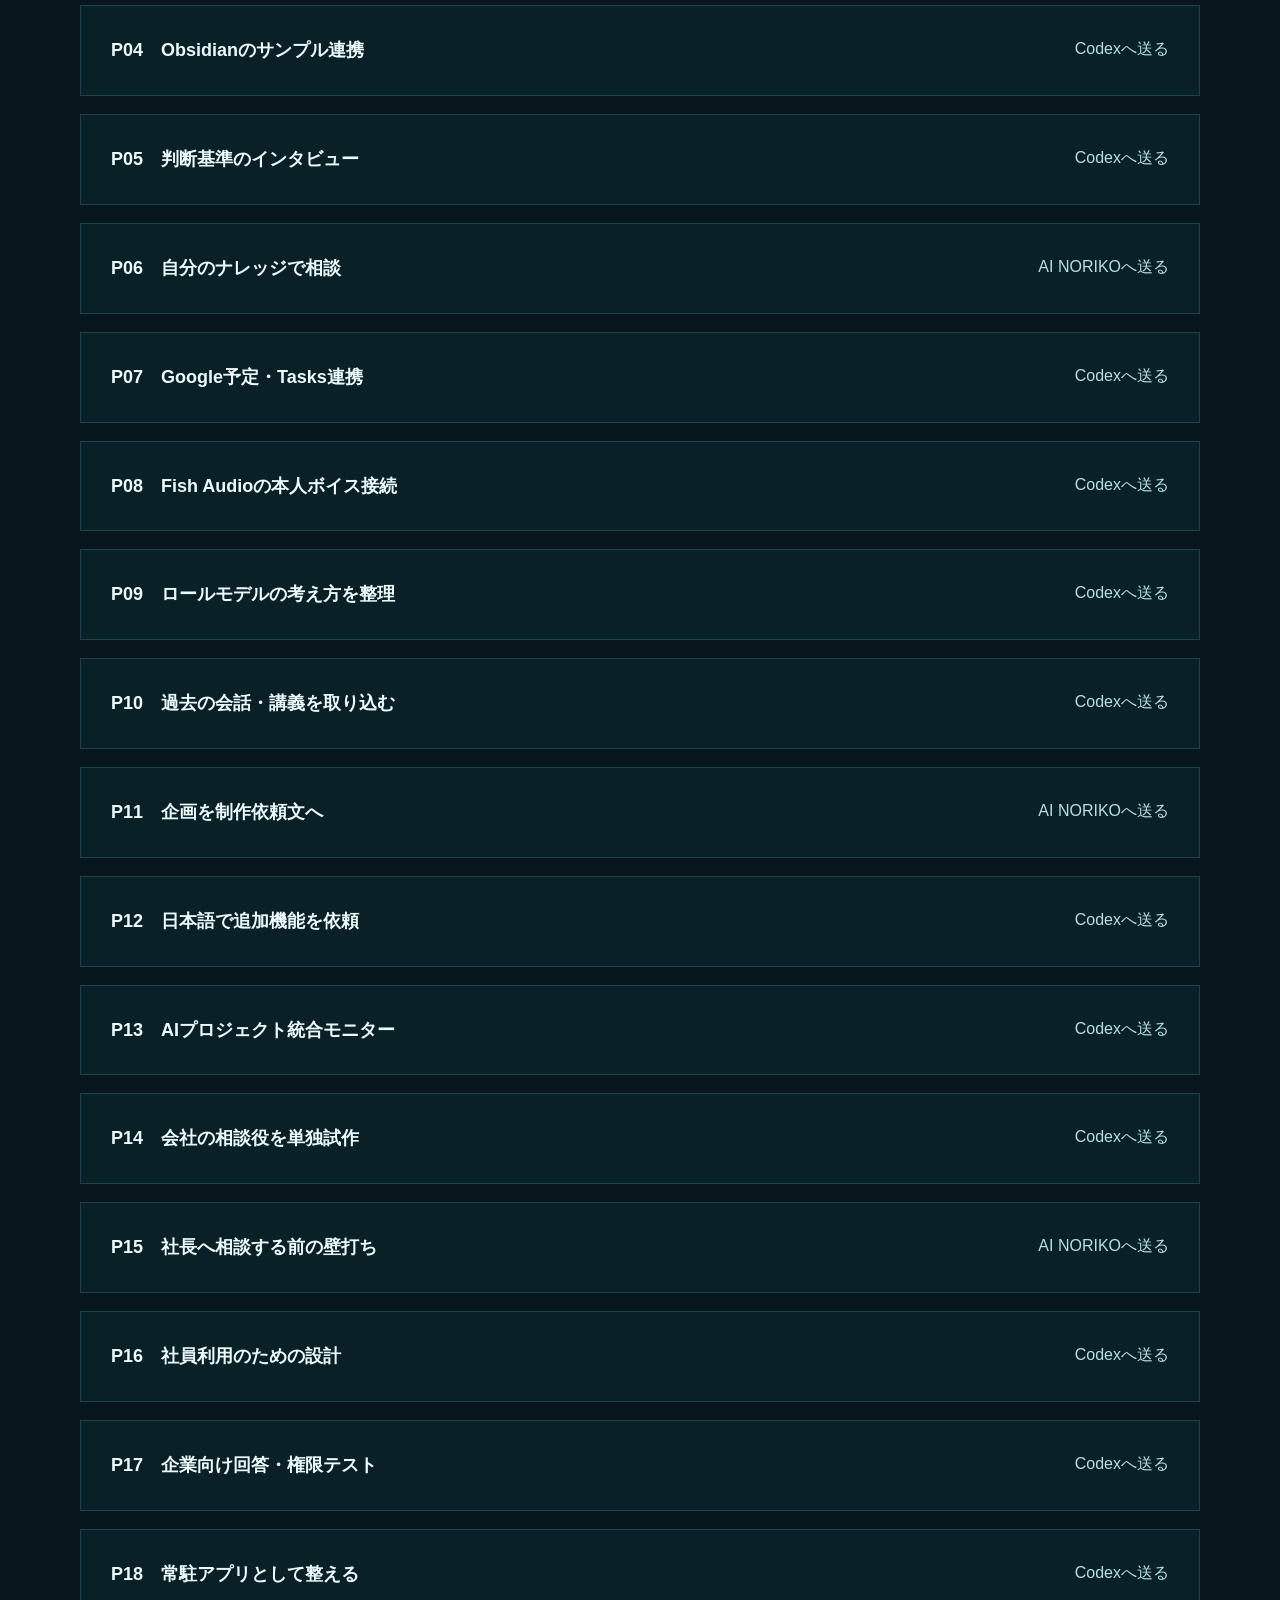
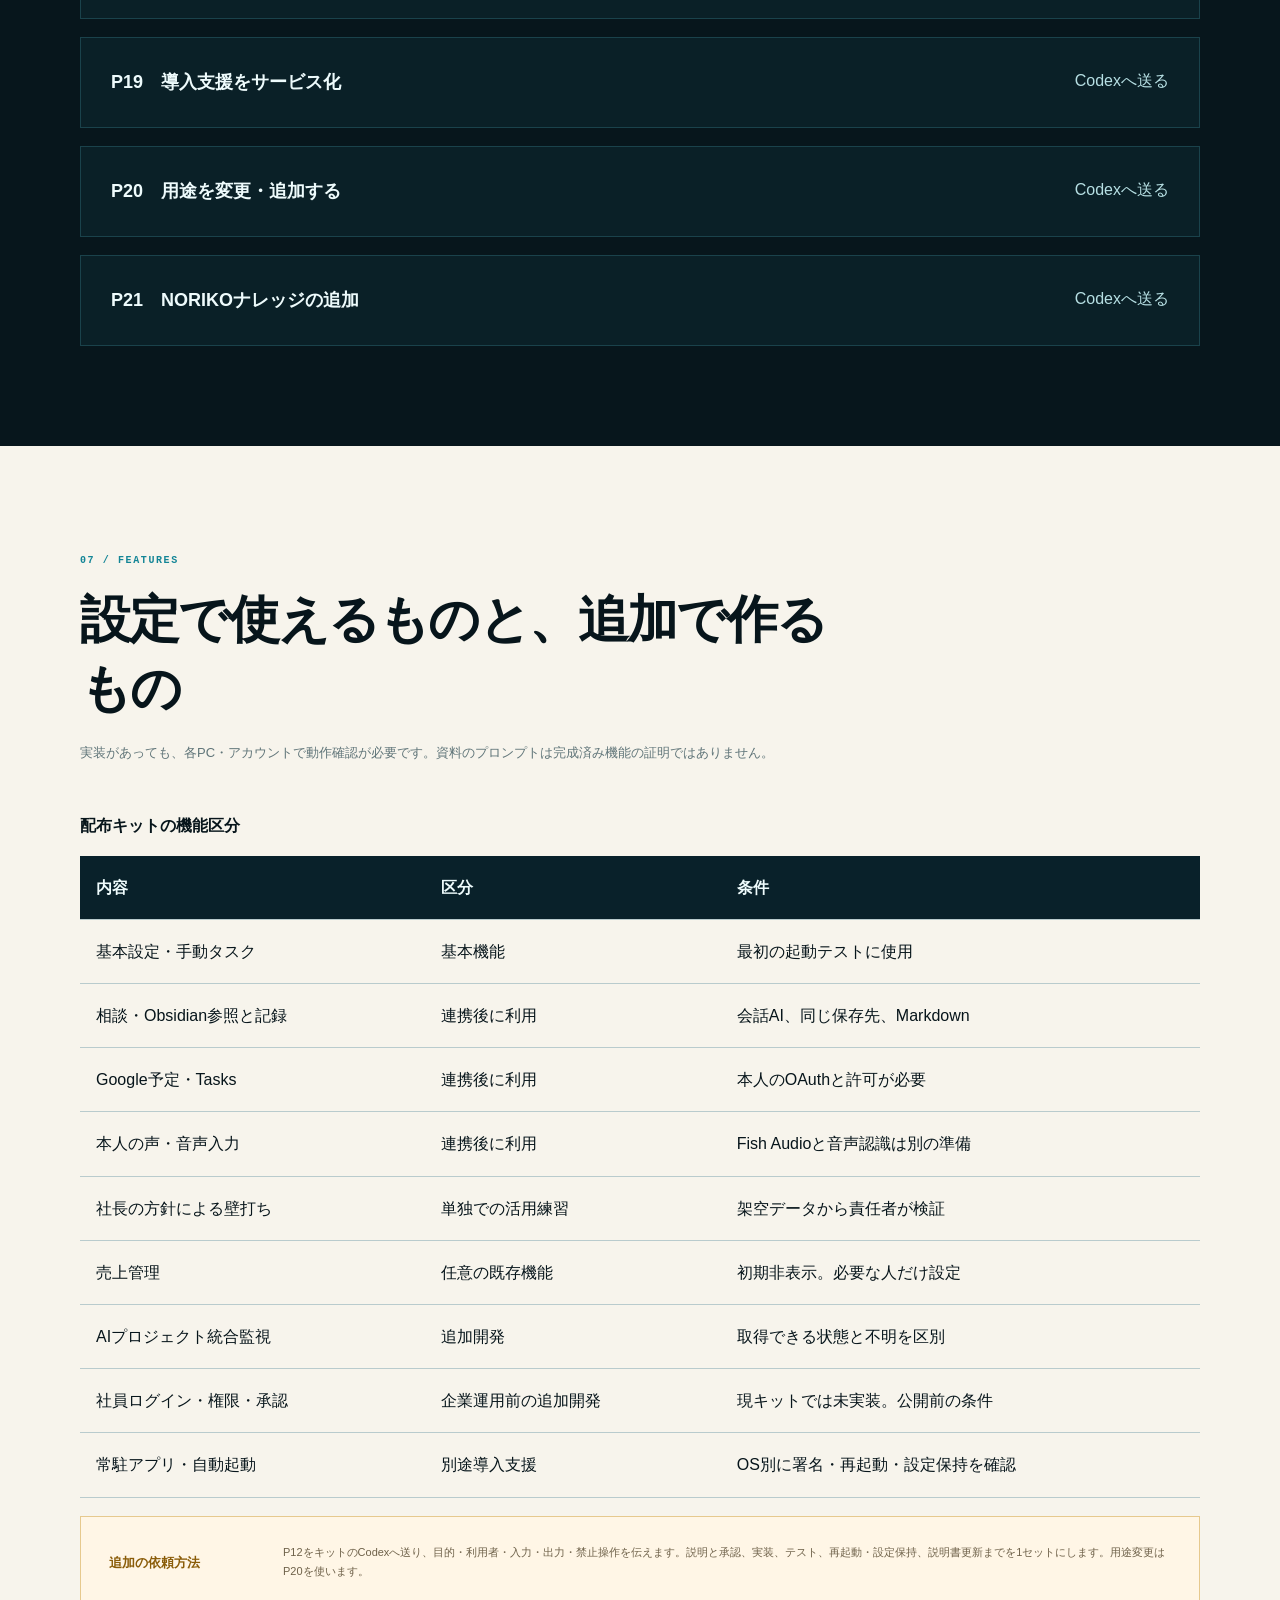
==== commit 39c6b1e9: "Publish student PC handover guide and standalone download" ====
--- a/docs/resources/index.html
+++ b/docs/resources/index.html
@@ -1,5 +1,5 @@
 <!doctype html>
-<html lang="ja"><head><meta charset="utf-8"><meta name="viewport" content="width=device-width, initial-scale=1"><title>AI NORIKO｜生徒用 講義資料・導入ガイド</title><meta name="description" content="AI NORIKOの導入手順、21本のコピペ用プロンプト、スターターキット、講義スライド、NORIKOナレッジ導入ガイド。"><meta name="color-scheme" content="light"><link rel="stylesheet" href="../styles.css"><script src="../script.js" defer></script></head><body><main class="resource-page" id="top"><header class="resource-header"><a class="brand" href="#top"><span class="brand-mark">N</span><span><strong>AI NORIKO</strong><small>CLASS RESOURCES</small></span></a><a class="resource-back" href="#top">教材ページの先頭へ</a></header><section class="resource-hero"><p class="eyebrow"><span></span> 2026.09.19 改訂 / キット v1.2.0 / 初回5名の導入講座</p><h1>共通の基本セットから、<br/><em>自分とチームの相談役へ。</em></h1><p>全員が同じキットを導入し、動作確認の後で発展先を選びます。このページの手順を進め、必要な文をコピーしてください。詳しい手順とテンプレートは一式ダウンロードできます。</p><div class="resource-actions"><a class="button primary" href="../codex-install/">まずCodexを準備する</a><a class="button secondary" href="#downloads">教材をダウンロード</a><a class="button secondary" href="#prompts">プロンプトを選ぶ</a></div><div class="resource-alerts"><p><strong>今回の共通ゴール</strong> 起動・基本操作を確認し、会話AIとサンプルのナレッジで相談を試す。</p><p><strong>企業向けの境界</strong> 社員ログイン・権限・承認は未実装。まず責任者1人で試作し、社員公開は追加開発・検証の後です。</p></div></section><nav class="resource-index" aria-label="受講者用目次"><a href="#route">全体像</a><a href="../codex-install/">Codex導入</a><a href="#downloads">準備</a><a href="#windows-setup">Windows展開</a><a href="#setup">共通導入</a><a href="#multiple-installs">複数導入</a><a href="#noriko-knowledge">NORIKOナレッジ</a><a href="#personal">個人活用</a><a href="#team">企業活用</a><a href="#prompts">コピペ文</a><a href="#options">追加機能</a><a href="#service">サービス化</a><a href="#trouble">困ったとき</a></nav><section class="resource-section" id="route"><div class="resource-title"><small>01 / COMMON BASE</small><h2>土台は共通。発展先を選べます。</h2><p>「設定する」「使い方を練習する」「機能を作る」を区別して進めます。</p></div><div class="option-grid"><article><small>全員共通</small><strong>基本導入</strong><p>起動、名前、手動タスク。会話AIとObsidianのサンプル参照まで準備します。</p></article><article><small>個人向けの発展</small><strong>自分のAI秘書</strong><p>予定整理、日々の記録、自分の判断基準での相談。必要な連携だけ選びます。</p></article><article><small>企業向けの発展</small><strong>社長方針のAI相談役</strong><p>企画や相談材料の事前整理。単独試作後に、権限や共有機能を別途作ります。</p></article></div><div class="success-line"><strong>最小の導入合格</strong><p>起動して、手動タスクを1件追加・完了できる。自由な会話は会話AIの準備後に確認します。</p></div></section><section class="resource-section resource-downloads" id="downloads"><div class="resource-title"><small>02 / DOWNLOADS</small><h2>講義で使うもの</h2><p>キットはMac・Windows共通です。アプリとモデルの準備は各PCで確認します。認証操作の間は画面共有を止め、キーやパスワードを映さないでください。</p></div><div class="download-grid"><a class="download-card featured" href="#windows-setup"><small>Windows 10・11 / ZIP展開が難しい方へ</small><strong>ダブルクリックでキットを準備</strong><p>補助ファイルがZIPのダウンロードと展開を行います。展開後の本体フォルダをCodexで開きます。</p><span>Windows向けの手順へ →</span></a><a class="download-card featured" href="../codex-install/"><small>はじめての方は、ここから / Mac・Windows別</small><strong>Codexをインストールして開く</strong><p>ダウンロード後の操作、アプリ一覧からの起動、ログインまで。OSをタブで切り替え、図付きの手順で確認できます。</p><span>インストール・起動ガイド →</span></a><a class="download-card" href="../downloads/AI-NORIKO-Starter-Kit.zip" download=""><small>全員共通 / v1.2.0</small><strong>スターターキット</strong><p>v1.2.0：フォルダ別データ分離に対応。本体・複数導入ガイド・21本のプロンプトを同梱。旧ZIPは取り直してください。</p><span>共通キットZIP ↓</span></a><a class="download-card" href="https://obsidian.md/download" target="_blank" rel="noreferrer"><small>ナレッジ用</small><strong>Obsidian</strong><p>判断基準や日々の記録を確認するアプリ。NORIKOと同じナレッジフォルダを開きます。</p><span>公式ダウンロード ↗</span></a><a class="download-card" href="https://nodejs.org/en/download" target="_blank" rel="noreferrer"><small>実行環境 / 22.12以上</small><strong>Node.js LTS</strong><p>講義の検証環境は24.14です。未導入の場合に本人が導入し、会社PCでは管理者の許可を確認します。</p><span>公式ダウンロード ↗</span></a><a class="download-card" href="../downloads/AI-NORIKO-Lecture-Slides.pptx" download=""><small>講義資料</small><strong>共通導入・発展スライド</strong><p>基本操作の9月18日版。複数導入と保存先については、このページのv1.2補足と最新版ガイドを優先してください。</p><span>PowerPoint ↓</span></a><a class="download-card" href="../downloads/AI-NORIKO-Learning-Guide.zip" download=""><small>資料だけ必要な方へ</small><strong>導入・発展ガイド一式</strong><p>本体を除いた説明書と記入テンプレート。後から自分の用途へ書き換えて使えます。</p><span>資料ZIP ↓</span></a><a class="download-card" href="../downloads/AI-NORIKO-Copy-Paste-Prompts.txt" download=""><small>送信先・前提付き</small><strong>21本のプロンプト集</strong><p>オフラインでも読めるテキスト版。［ ］を置き換え、指定したアプリへ送ります。</p><span>テキスト資料 ↓</span></a><a class="download-card" href="../downloads/guide/docs/COURSE_GUIDE.md" download=""><small>復習用</small><strong>共通導入の詳しい手順</strong><p>準備から再起動まで、「できた状態」と止まる場所を確認できます。</p><span>Markdown資料 ↓</span></a><a class="download-card" href="../downloads/guide/docs/NORIKO_KNOWLEDGE_SETUP.md" download=""><small>任意 / 別パックを受け取った方へ</small><strong>NORIKOナレッジ導入ガイド</strong><p>保存先確認、13ノート追加、検索・相談テスト、元に戻す方法。思考パック本体は含みません。</p><span>Markdown資料 ↓</span></a></div><p class="course-source">公式アプリ情報：<a href="https://learn.chatgpt.com/docs/app" target="_blank" rel="noreferrer">OpenAI公式説明</a>（2026年9月18日確認）。表示名や利用条件は更新されます。画面が違う場合は講師へ確認してください。</p></section><section class="resource-section" id="windows-setup">
+<html lang="ja"><head><meta charset="utf-8"><meta name="viewport" content="width=device-width, initial-scale=1"><title>AI NORIKO｜生徒用 講義資料・導入ガイド</title><meta name="description" content="AI NORIKOの導入手順、21本のコピペ用プロンプト、スターターキット、講義スライド、NORIKOナレッジ導入ガイド。"><meta name="color-scheme" content="light"><link rel="stylesheet" href="../styles.css"><script src="../script.js" defer></script></head><body><main class="resource-page" id="top"><header class="resource-header"><a class="brand" href="#top"><span class="brand-mark">N</span><span><strong>AI NORIKO</strong><small>CLASS RESOURCES</small></span></a><a class="resource-back" href="#top">教材ページの先頭へ</a></header><section class="resource-hero"><p class="eyebrow"><span></span> 2026.09.19 改訂 / キット v1.2.0 / 初回5名の導入講座</p><h1>共通の基本セットから、<br/><em>自分とチームの相談役へ。</em></h1><p>全員が同じキットを導入し、動作確認の後で発展先を選びます。このページの手順を進め、必要な文をコピーしてください。詳しい手順とテンプレートは一式ダウンロードできます。</p><div class="resource-actions"><a class="button primary" href="../codex-install/">まずCodexを準備する</a><a class="button secondary" href="#downloads">教材をダウンロード</a><a class="button secondary" href="#prompts">プロンプトを選ぶ</a></div><div class="resource-alerts"><p><strong>今回の共通ゴール</strong> 起動・基本操作を確認し、会話AIとサンプルのナレッジで相談を試す。</p><p><strong>企業向けの境界</strong> 社員ログイン・権限・承認は未実装。まず責任者1人で試作し、社員公開は追加開発・検証の後です。</p></div></section><nav class="resource-index" aria-label="受講者用目次"><a href="#route">全体像</a><a href="../codex-install/">Codex導入</a><a href="#downloads">準備</a><a href="#windows-setup">Windows展開</a><a href="#setup">共通導入</a><a href="#multiple-installs">複数導入</a><a data-pc-handover-nav href="../pc-handover/">PC引き継ぎ</a><a href="#noriko-knowledge">NORIKOナレッジ</a><a href="#personal">個人活用</a><a href="#team">企業活用</a><a href="#prompts">コピペ文</a><a href="#options">追加機能</a><a href="#service">サービス化</a><a href="#trouble">困ったとき</a></nav><section class="resource-section" id="route"><div class="resource-title"><small>01 / COMMON BASE</small><h2>土台は共通。発展先を選べます。</h2><p>「設定する」「使い方を練習する」「機能を作る」を区別して進めます。</p></div><div class="option-grid"><article><small>全員共通</small><strong>基本導入</strong><p>起動、名前、手動タスク。会話AIとObsidianのサンプル参照まで準備します。</p></article><article><small>個人向けの発展</small><strong>自分のAI秘書</strong><p>予定整理、日々の記録、自分の判断基準での相談。必要な連携だけ選びます。</p></article><article><small>企業向けの発展</small><strong>社長方針のAI相談役</strong><p>企画や相談材料の事前整理。単独試作後に、権限や共有機能を別途作ります。</p></article></div><div class="success-line"><strong>最小の導入合格</strong><p>起動して、手動タスクを1件追加・完了できる。自由な会話は会話AIの準備後に確認します。</p></div></section><section class="resource-section resource-downloads" id="downloads"><div class="resource-title"><small>02 / DOWNLOADS</small><h2>講義で使うもの</h2><p>キットはMac・Windows共通です。アプリとモデルの準備は各PCで確認します。認証操作の間は画面共有を止め、キーやパスワードを映さないでください。</p></div><div class="download-grid"><a class="download-card" data-pc-handover-card href="../pc-handover/"><small>PCを買い替えた・旧PCが使えなくなった方へ</small><strong>AI NORIKOのPC引き継ぎガイド</strong><p>旧PC・バックアップの有無で手順を選択。Mac／Windows別の説明と、Codexに貼る指示文を用意しています。</p><span>引き継ぎの手順を見る →</span></a><a class="download-card" data-pc-handover-download href="../downloads/AI-NORIKO-PC-Handover.html" download="AI-NORIKO-PC-Handover.html"><small>ファイルで受け取りたい方へ / 単体HTML</small><strong>PC引き継ぎガイドを保存</strong><p>保存したファイルをブラウザーで開いて使えます。手順書のみで、個人データや自動復元機能は含みません。</p><span>HTMLファイルをダウンロード ↓</span></a><a class="download-card featured" href="#windows-setup"><small>Windows 10・11 / ZIP展開が難しい方へ</small><strong>ダブルクリックでキットを準備</strong><p>補助ファイルがZIPのダウンロードと展開を行います。展開後の本体フォルダをCodexで開きます。</p><span>Windows向けの手順へ →</span></a><a class="download-card featured" href="../codex-install/"><small>はじめての方は、ここから / Mac・Windows別</small><strong>Codexをインストールして開く</strong><p>ダウンロード後の操作、アプリ一覧からの起動、ログインまで。OSをタブで切り替え、図付きの手順で確認できます。</p><span>インストール・起動ガイド →</span></a><a class="download-card" href="../downloads/AI-NORIKO-Starter-Kit.zip" download=""><small>全員共通 / v1.2.0</small><strong>スターターキット</strong><p>v1.2.0：フォルダ別データ分離に対応。本体・複数導入ガイド・21本のプロンプトを同梱。旧ZIPは取り直してください。</p><span>共通キットZIP ↓</span></a><a class="download-card" href="https://obsidian.md/download" target="_blank" rel="noreferrer"><small>ナレッジ用</small><strong>Obsidian</strong><p>判断基準や日々の記録を確認するアプリ。NORIKOと同じナレッジフォルダを開きます。</p><span>公式ダウンロード ↗</span></a><a class="download-card" href="https://nodejs.org/en/download" target="_blank" rel="noreferrer"><small>実行環境 / 22.12以上</small><strong>Node.js LTS</strong><p>講義の検証環境は24.14です。未導入の場合に本人が導入し、会社PCでは管理者の許可を確認します。</p><span>公式ダウンロード ↗</span></a><a class="download-card" href="../downloads/AI-NORIKO-Lecture-Slides.pptx" download=""><small>講義資料</small><strong>共通導入・発展スライド</strong><p>基本操作の9月18日版。複数導入と保存先については、このページのv1.2補足と最新版ガイドを優先してください。</p><span>PowerPoint ↓</span></a><a class="download-card" href="../downloads/AI-NORIKO-Learning-Guide.zip" download=""><small>資料だけ必要な方へ</small><strong>導入・発展ガイド一式</strong><p>本体を除いた説明書と記入テンプレート。後から自分の用途へ書き換えて使えます。</p><span>資料ZIP ↓</span></a><a class="download-card" href="../downloads/AI-NORIKO-Copy-Paste-Prompts.txt" download=""><small>送信先・前提付き</small><strong>21本のプロンプト集</strong><p>オフラインでも読めるテキスト版。［ ］を置き換え、指定したアプリへ送ります。</p><span>テキスト資料 ↓</span></a><a class="download-card" href="../downloads/guide/docs/COURSE_GUIDE.md" download=""><small>復習用</small><strong>共通導入の詳しい手順</strong><p>準備から再起動まで、「できた状態」と止まる場所を確認できます。</p><span>Markdown資料 ↓</span></a><a class="download-card" href="../downloads/guide/docs/NORIKO_KNOWLEDGE_SETUP.md" download=""><small>任意 / 別パックを受け取った方へ</small><strong>NORIKOナレッジ導入ガイド</strong><p>保存先確認、13ノート追加、検索・相談テスト、元に戻す方法。思考パック本体は含みません。</p><span>Markdown資料 ↓</span></a></div><p class="course-source">公式アプリ情報：<a href="https://learn.chatgpt.com/docs/app" target="_blank" rel="noreferrer">OpenAI公式説明</a>（2026年9月18日確認）。表示名や利用条件は更新されます。画面が違う場合は講師へ確認してください。</p></section><section class="resource-section" id="windows-setup">
   <div class="resource-title"><small>WINDOWS / ZIPが開けない方へ</small><h2>ダブルクリックで、キットを準備。</h2><p>Windows 10・11向け。ZIPを先に展開する必要はありません。補助ファイルがダウンロードと展開を行い、最後に本体フォルダを開きます。</p></div>
   <div class="resource-actions"><a class="button primary" href="../downloads/AI-NORIKO-Windows-Setup.cmd" download>Windows用 ダウンロード・展開 ↓</a><a class="button secondary" href="../downloads/AI-NORIKO-Windows-Help.md" download>使い方を保存 ↓</a></div>
   <ol class="resource-steps">
